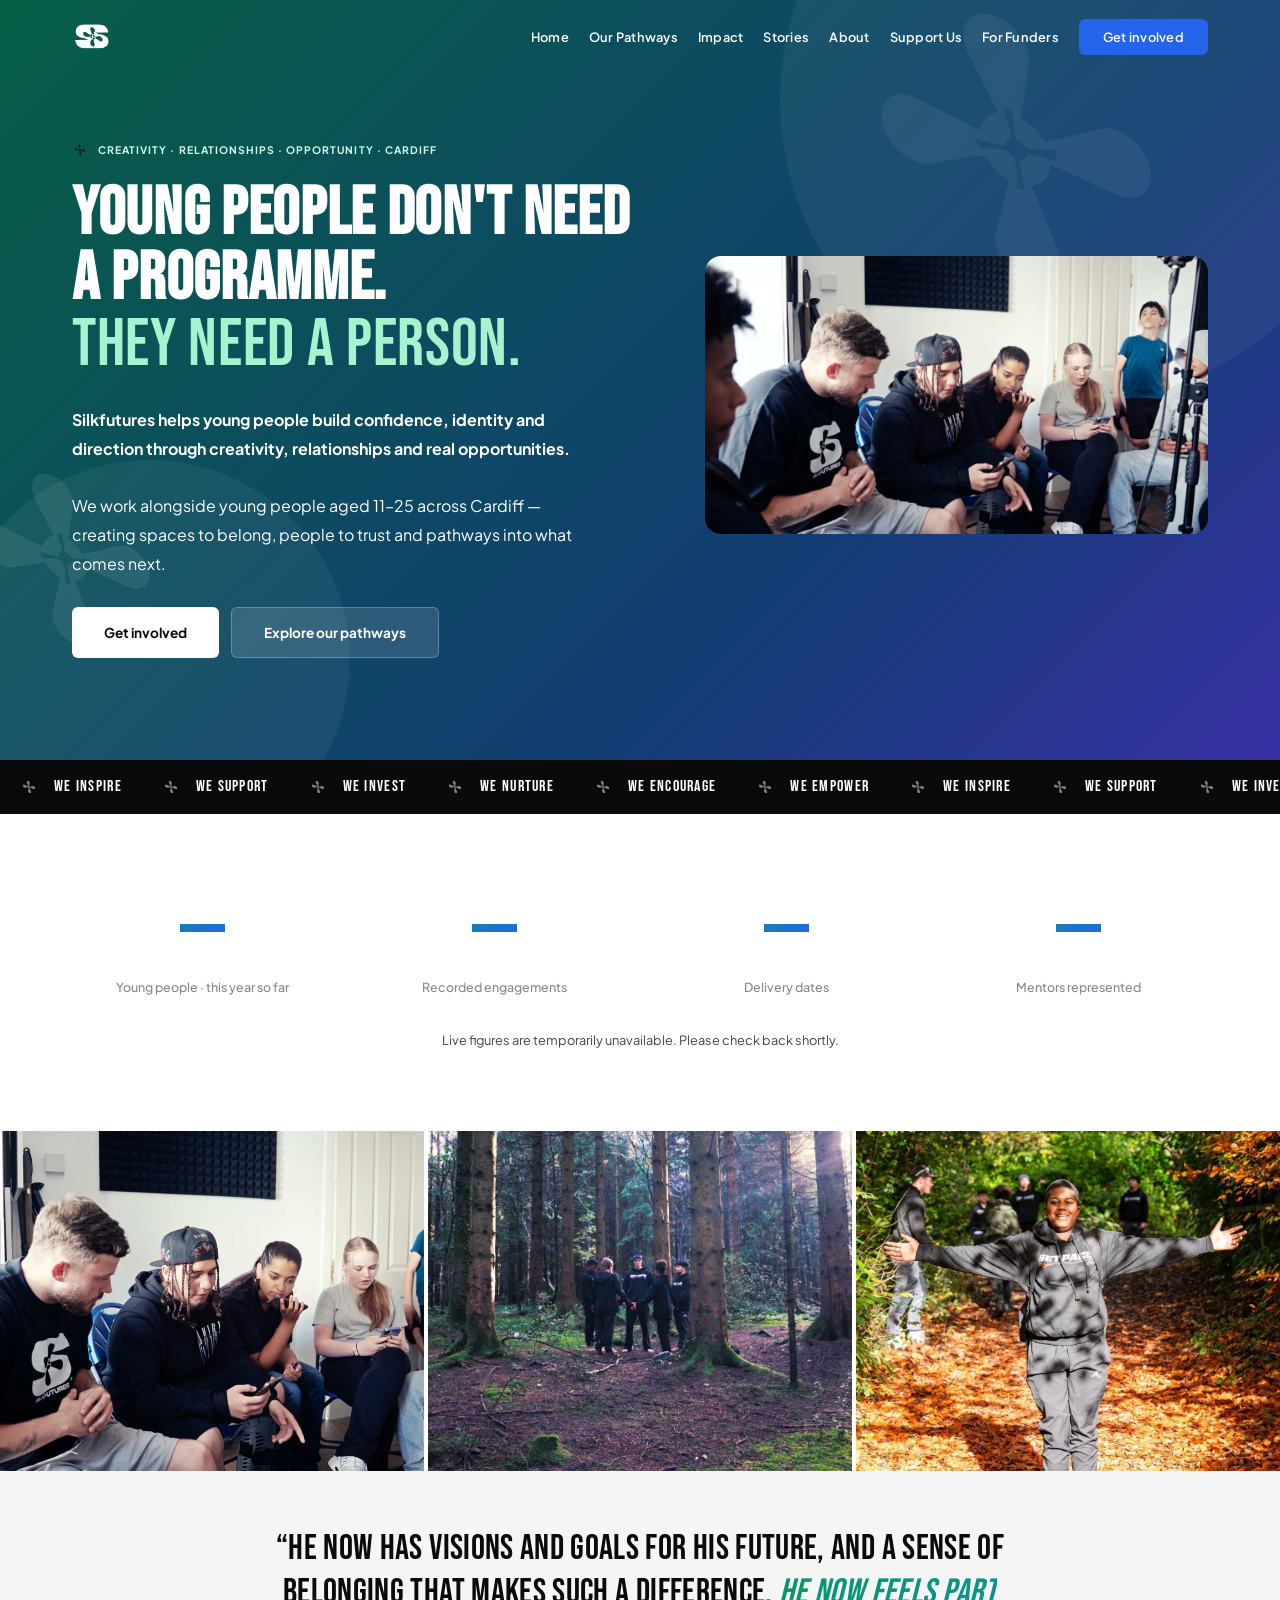
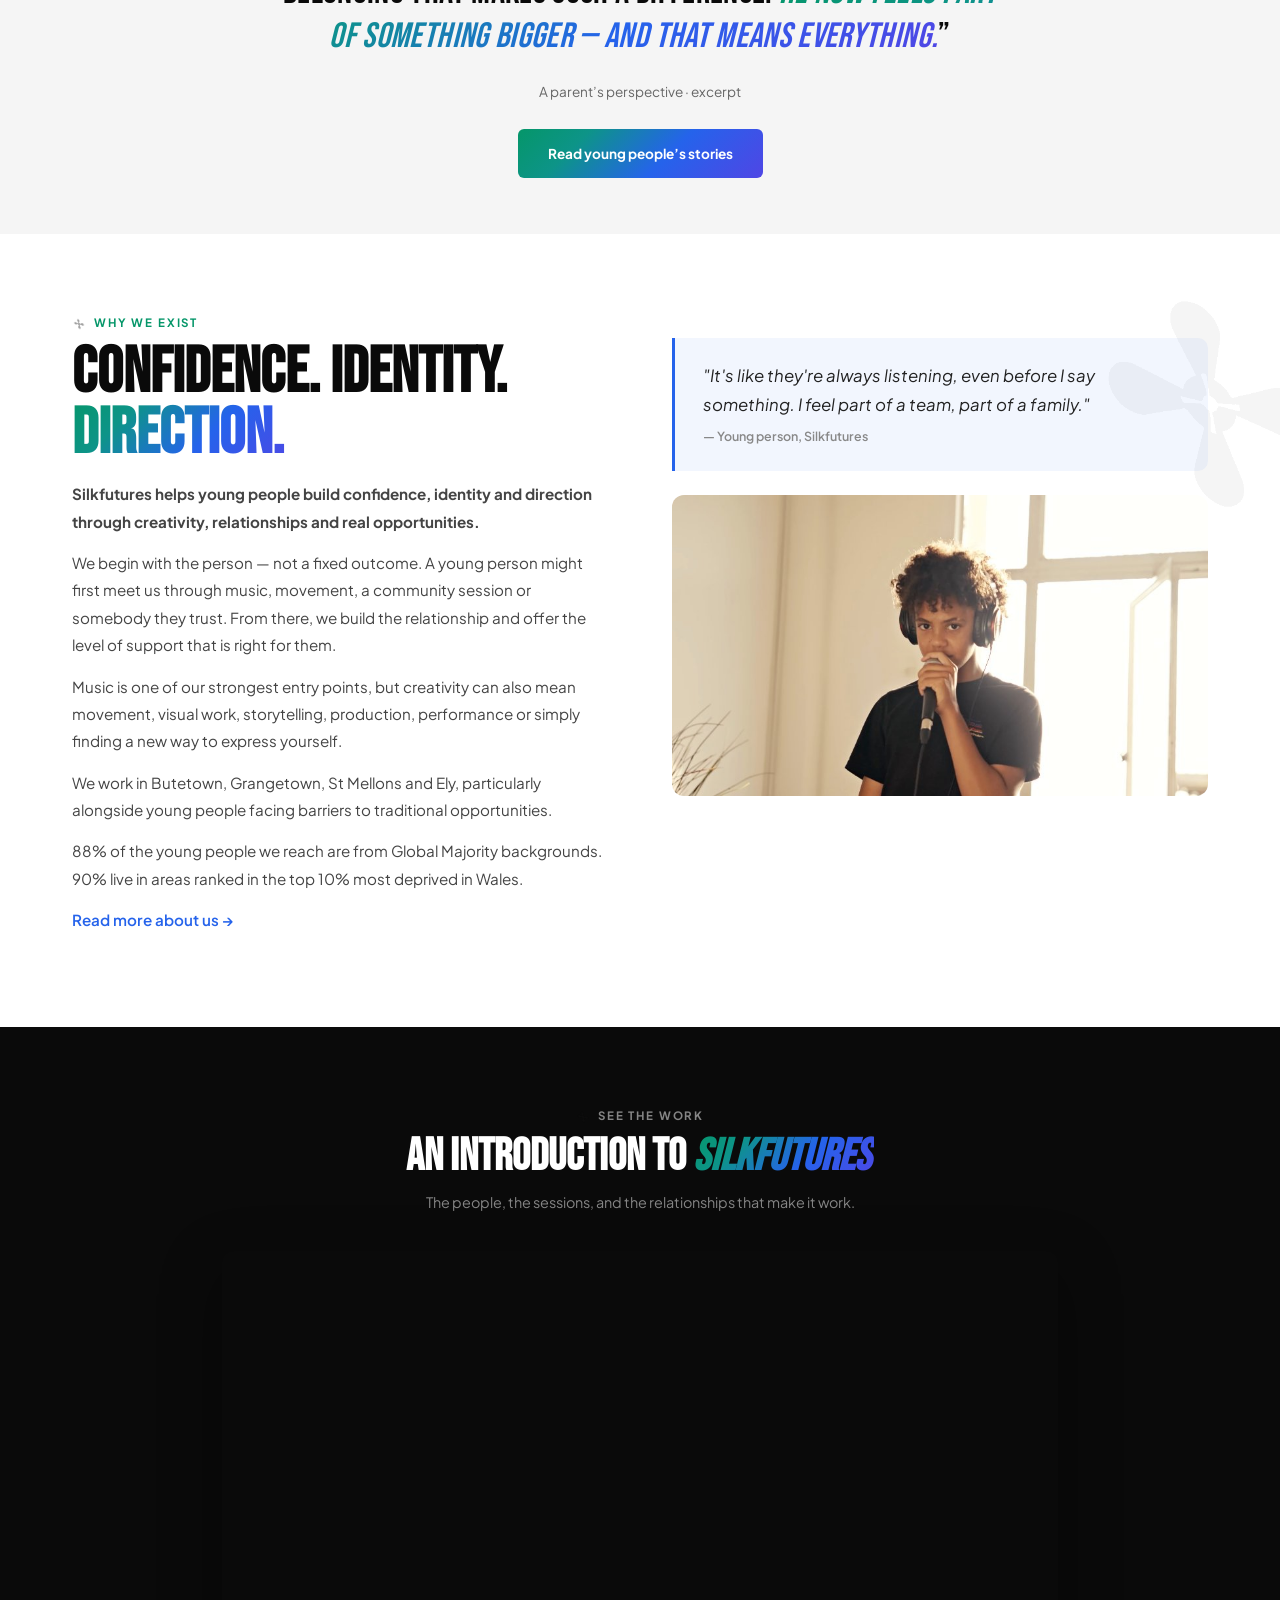
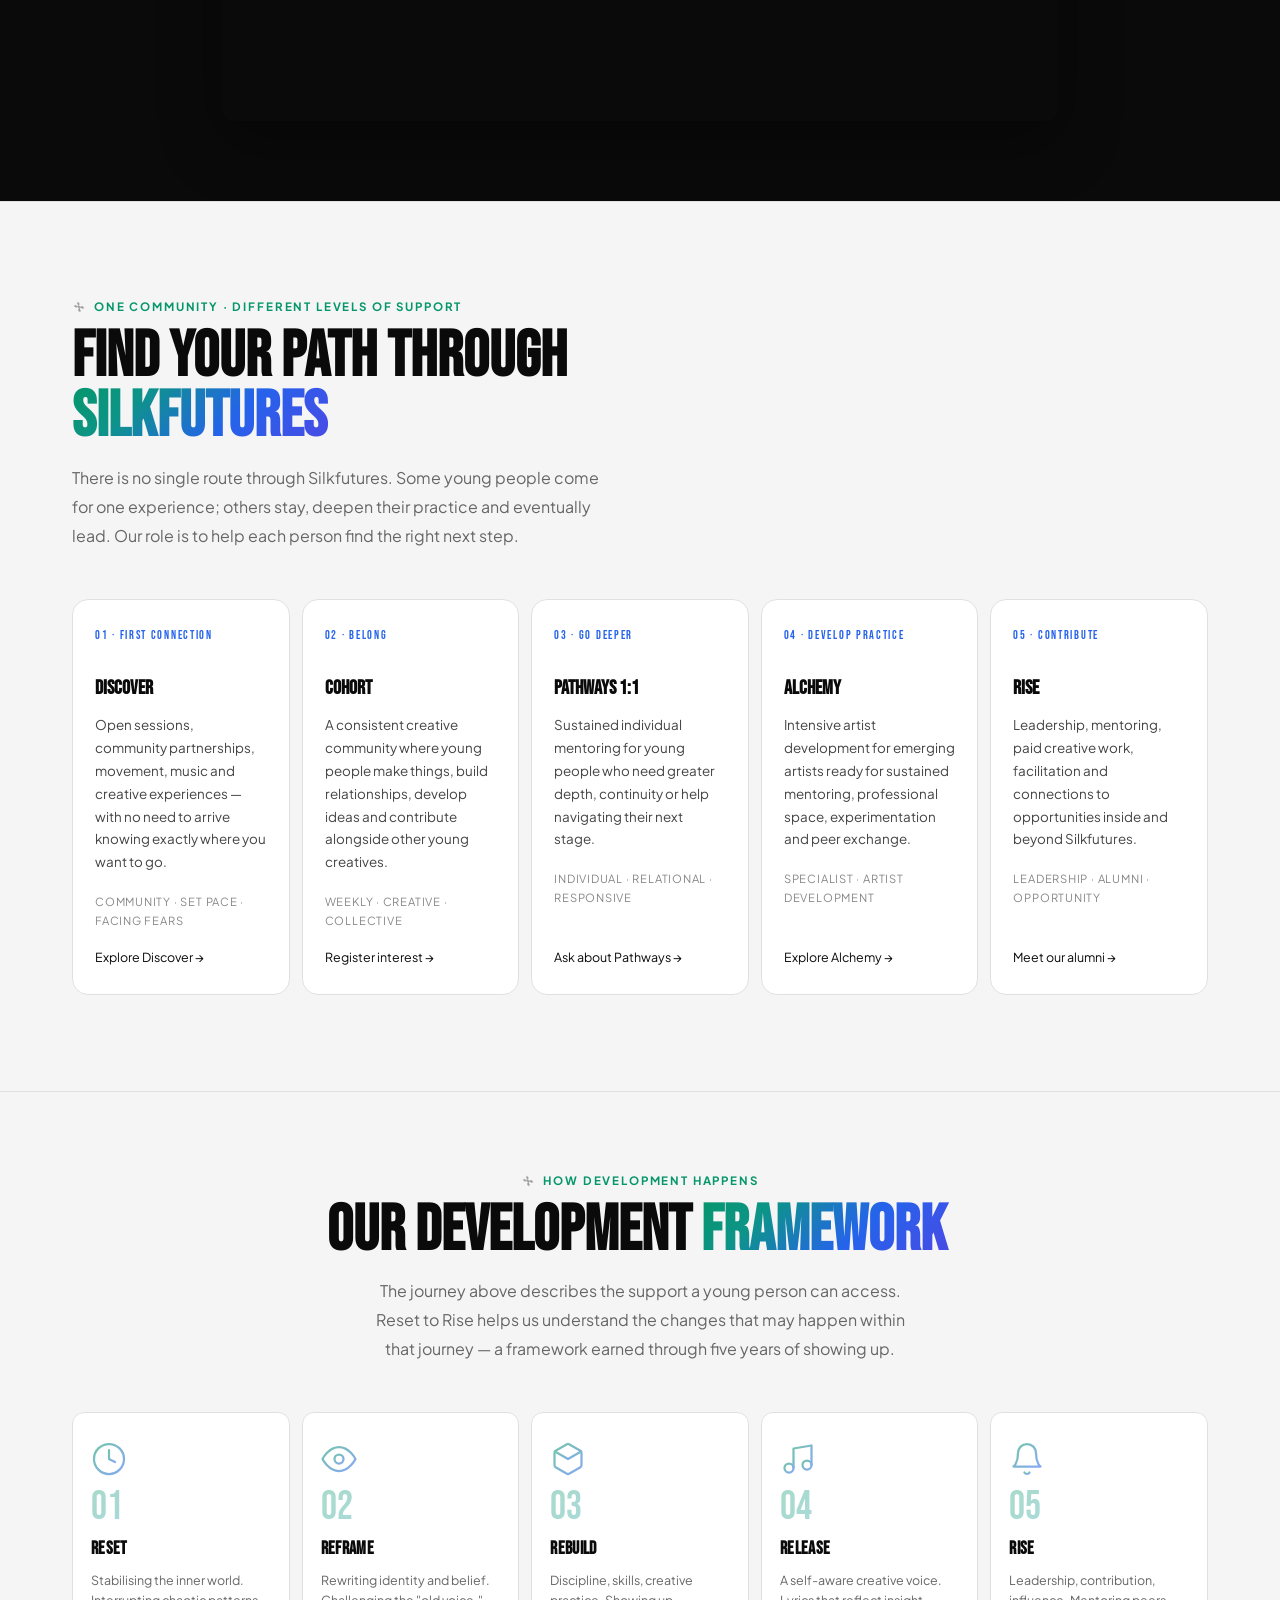
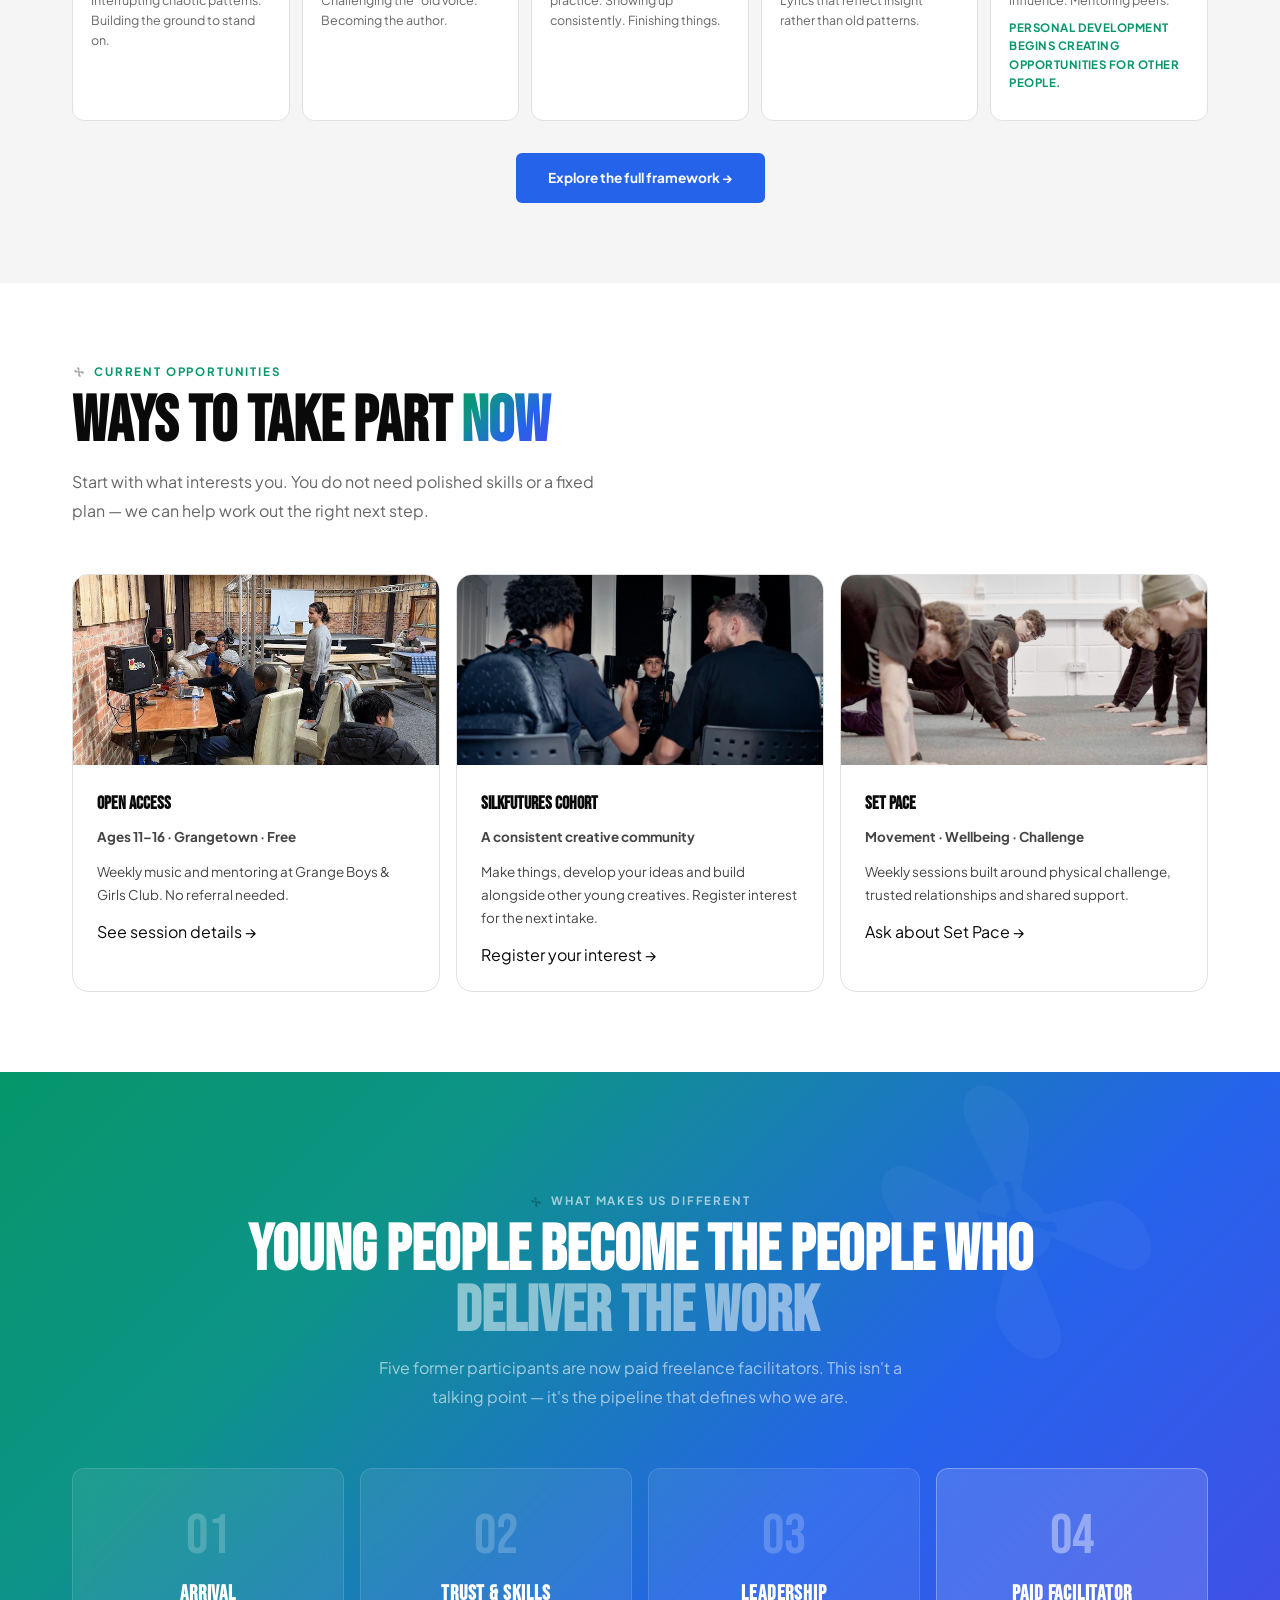
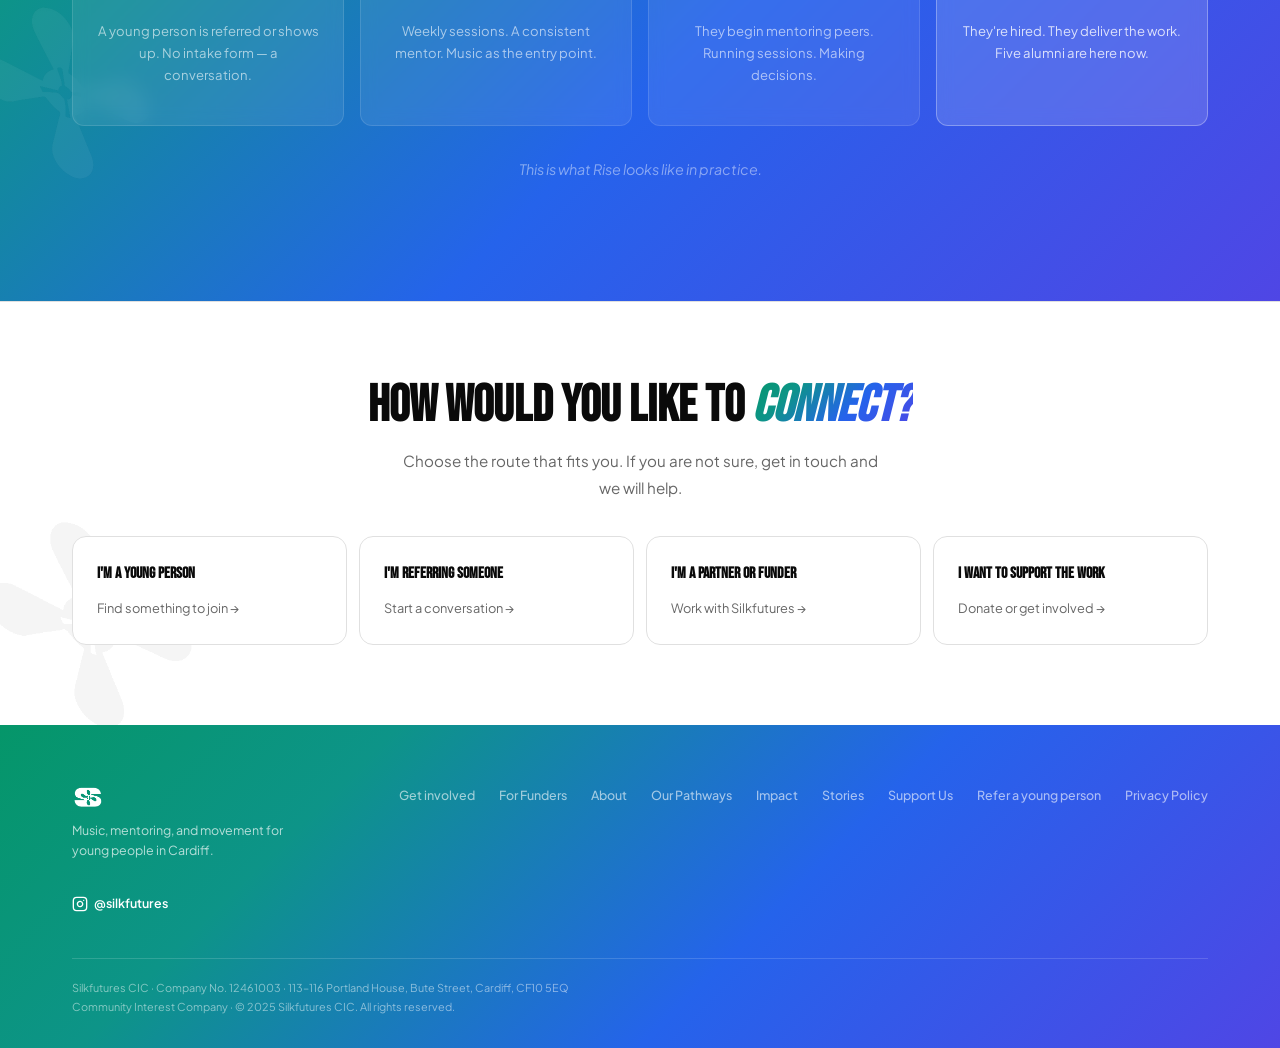
==== public/index.html @ e86332b5 "Fix mobile header and unify join and referral routes with Get involved" ====
<!DOCTYPE html>
<html lang="en">
<head>
<meta charset="UTF-8">
<meta name="viewport" content="width=device-width, initial-scale=1.0">
<title>Silkfutures CIC — Music, Mentoring & Movement</title>
<meta name="description" content="Silkfutures helps young people across Cardiff build confidence, identity and direction through creativity, relationships and real opportunities.">
<meta property="og:title" content="Silkfutures CIC — Music, Mentoring & Movement">
<meta property="og:description" content="Different ways into creativity. A consistent community. Individual support. Specialist artist development. Real routes into leadership and opportunity.">
<meta property="og:type" content="website">
<meta property="og:url" content="https://silkfutures.com">
<meta property="og:image" content="https://silkfutures.com/images/og-image.jpg">
<meta property="og:site_name" content="Silkfutures CIC">
<meta name="twitter:card" content="summary_large_image">
<meta name="twitter:title" content="Silkfutures CIC — Music, Mentoring & Movement">
<meta name="twitter:description" content="Silkfutures helps young people build confidence, identity and direction through creativity, relationships and real opportunities.">
<meta name="twitter:image" content="https://silkfutures.com/images/og-image.jpg">
<link rel="icon" type="image/png" href="images/favicon.png">
<link rel="preconnect" href="https://fonts.googleapis.com">
<link rel="preconnect" href="https://fonts.gstatic.com" crossorigin>
<link href="https://fonts.googleapis.com/css2?family=Bebas+Neue&family=Plus+Jakarta+Sans:ital,wght@0,300;0,400;0,500;0,600;0,700;1,300;1,400&display=swap" rel="stylesheet">
<style>
*,*::before,*::after{margin:0;padding:0;box-sizing:border-box}
:root{
--white:#fff;--off:#fafafa;--g50:#f5f5f5;--g100:#eee;--g200:#e0e0e0;--g300:#bbb;--g400:#888;--g500:#666;--g600:#444;--g700:#222;--g800:#151515;--g900:#0a0a0a;
--blue:#2563eb;--blue-d:#1d4ed8;--blue-l:#dbeafe;--blue-dim:rgba(37,99,235,.06);
--green:#059669;--green-d:#047857;
--grad:linear-gradient(135deg,#059669 0%,#0d9488 25%,#2563eb 60%,#4f46e5 100%);
--fd:'Bebas Neue',Impact,sans-serif;--fb:'Plus Jakarta Sans',-apple-system,sans-serif;
--ease:cubic-bezier(.16,1,.3,1);--mw:1200px;--nh:72px;
--flower:url("[data-uri]");--flower-w:url("[data-uri]");
}
html{scroll-behavior:smooth}
body{font-family:var(--fb);background:var(--white);color:var(--g900);line-height:1.6;-webkit-font-smoothing:antialiased;overflow-x:hidden}
img{max-width:100%;height:auto;display:block}a{color:inherit;text-decoration:none}button{font-family:inherit;cursor:pointer;border:none;background:none}ul{list-style:none}
.wrap{max-width:var(--mw);margin:0 auto;padding:0 32px}
.fi{opacity:0;transform:translateY(28px);transition:opacity .7s var(--ease),transform .7s var(--ease)}.fi.v{opacity:1;transform:translateY(0)}
.fd1{transition-delay:.08s}.fd2{transition-delay:.16s}.fd3{transition-delay:.24s}.fd4{transition-delay:.32s}.fd5{transition-delay:.4s}
@keyframes ticker{0%{transform:translateX(0)}100%{transform:translateX(-50%)}}
@keyframes entrance{from{opacity:0;transform:translateY(20px)}to{opacity:1;transform:translateY(0)}}
@keyframes float{0%,100%{transform:translate(0,0) rotate(0deg)}50%{transform:translate(20px,-20px) rotate(15deg)}}
@keyframes float2{0%,100%{transform:translate(0,0) rotate(0deg)}50%{transform:translate(-15px,15px) rotate(-10deg)}}
@keyframes spin-slow{0%{transform:rotate(0deg)}100%{transform:rotate(360deg)}}

/* NAV */
nav{position:fixed;top:0;left:0;right:0;z-index:1000;height:var(--nh);transition:all .4s;overflow:visible}
.nav-default{background:transparent}
.nav-scrolled{background:rgba(255,255,255,.95);backdrop-filter:blur(20px);-webkit-backdrop-filter:blur(20px);border-bottom:1px solid var(--g200)}
.nav-inner{max-width:var(--mw);margin:0 auto;padding:0 32px;display:flex;align-items:center;justify-content:space-between;height:100%}
.nav-logo img{height:40px;width:auto}
.nav-logo .logo-light{display:none}.nav-default .nav-logo .logo-light{display:block}.nav-default .nav-logo .logo-dark{display:none}.nav-scrolled .nav-logo .logo-dark{display:block}.nav-scrolled .nav-logo .logo-light{display:none}
.nav-links{display:flex;gap:28px;align-items:center}
.nav-links a{font-size:.8rem;font-weight:600;color:var(--g400);transition:color .2s;letter-spacing:.02em}
.nav-links a:hover,.nav-links a.active{color:var(--g900)}
.nav-default .nav-links a{color:rgba(255,255,255,.6)}
.nav-default .nav-links a:hover,.nav-default .nav-links a.active{color:#fff}
.nav-cta{background:var(--blue);color:#fff!important;padding:10px 24px;border-radius:6px;font-size:.8rem;font-weight:700;transition:all .25s}
.nav-cta:hover{background:var(--blue-d);transform:translateY(-1px);box-shadow:0 4px 16px rgba(37,99,235,.25)}
.mob-toggle{display:none;flex-direction:column;gap:5px;padding:8px}
.mob-toggle span{display:block;width:22px;height:2px;background:var(--g800);border-radius:2px}
.nav-default .mob-toggle span{background:#fff}

.page{display:none}.page.active{display:block;animation:entrance .4s var(--ease) forwards}

/* HERO */
.hero{min-height:100vh;display:flex;align-items:center;position:relative;overflow:hidden;background:var(--grad)}
.hero-flower{position:absolute;width:300px;height:300px;background:var(--flower) center/contain no-repeat;opacity:.08;animation:spin-slow 40s linear infinite}
.hero-flower-w{position:absolute;width:300px;height:300px;background:var(--flower-w) center/contain no-repeat;opacity:.08;animation:spin-slow 40s linear infinite}
.hero-f1{top:-50px;right:5%;width:400px;height:400px;opacity:.06}.pipe-flower-w{position:absolute;width:300px;height:300px;background:var(--flower-w) center/contain no-repeat;opacity:.05;animation:spin-slow 40s linear infinite}.pipe-f1{top:-50px;right:5%;width:400px;height:400px;opacity:.04}.pipe-f2{bottom:10%;left:-60px;width:250px;height:250px;animation-direction:reverse;animation-duration:55s}
.hero-f2{bottom:10%;left:-60px;width:250px;height:250px;animation-direction:reverse;animation-duration:55s}
.hero-f3{top:40%;right:35%;width:150px;height:150px;opacity:.04;animation-duration:70s}
.hero-orb{position:absolute;border-radius:50%;background:rgba(255,255,255,.05)}
.hero-o1{width:600px;height:600px;top:-200px;right:-100px;animation:float 12s ease-in-out infinite}
.hero-o2{width:400px;height:400px;bottom:-100px;left:-50px;animation:float2 15s ease-in-out infinite}
.hero-content{position:relative;z-index:2;padding:120px 0 100px;color:#fff}
.hero-label{font-size:.75rem;font-weight:700;letter-spacing:.18em;text-transform:uppercase;color:rgba(255,255,255,.7);margin-bottom:24px;display:flex;align-items:center;gap:10px;opacity:0;animation:entrance .6s var(--ease) .15s forwards}
.hero-label .fl{width:16px;height:16px;display:inline-block;background:var(--flower) center/contain no-repeat;opacity:.7}
.hero h1{font-family:var(--fd);font-size:clamp(3.5rem,10vw,9rem);line-height:.88;letter-spacing:.01em;margin-bottom:28px;opacity:0;animation:entrance .6s var(--ease) .3s forwards}
.hero h1 em{font-style:normal;color:rgba(255,255,255,.45)}
.hero h1 strong{font-weight:400;display:block}
.hero-body{font-size:1.1rem;color:rgba(255,255,255,.75);line-height:1.8;max-width:520px;margin-bottom:40px;opacity:0;animation:entrance .6s var(--ease) .45s forwards}
.hero-ctas{display:flex;gap:12px;flex-wrap:wrap;opacity:0;animation:entrance .6s var(--ease) .6s forwards}
.btn{padding:14px 32px;border-radius:6px;font-size:.85rem;font-weight:700;transition:all .25s;display:inline-flex;align-items:center;gap:8px}
.btn-white{background:#fff;color:var(--g900)}.btn-white:hover{background:rgba(255,255,255,.9);transform:translateY(-2px);box-shadow:0 8px 28px rgba(0,0,0,.15)}
.btn-glass{background:rgba(255,255,255,.12);color:#fff;border:1px solid rgba(255,255,255,.25);backdrop-filter:blur(8px)}.btn-glass:hover{background:rgba(255,255,255,.2);transform:translateY(-2px)}
.btn-blue{background:var(--blue);color:#fff}.btn-blue:hover{background:var(--blue-d);transform:translateY(-2px);box-shadow:0 8px 28px rgba(37,99,235,.25)}
.btn-outline{border:2px solid var(--g200);color:var(--g700)}.btn-outline:hover{border-color:var(--g900);color:var(--g900);transform:translateY(-2px)}

/* TICKER */
.ticker{padding:14px 0;overflow:hidden;background:var(--g900);color:#fff}
.ticker-track{display:flex;width:max-content;animation:ticker 22s linear infinite}
.ticker-item{font-family:var(--fd);font-size:1rem;letter-spacing:.08em;white-space:nowrap;padding:0 20px;display:flex;align-items:center;gap:16px}
.ticker-flower{width:18px;height:18px;display:inline-block;background:var(--flower-w) center/contain no-repeat;opacity:.5}

/* STATS */
.stat-band{padding:80px 0}
.stat-row{display:grid;grid-template-columns:repeat(4,1fr);gap:32px;text-align:center}
.stat-num{font-family:var(--fd);font-size:clamp(4rem,7vw,6.5rem);line-height:.88;background:var(--grad);-webkit-background-clip:text;-webkit-text-fill-color:transparent;background-clip:text}
.stat-label{font-size:.78rem;color:var(--g400);margin-top:6px;font-weight:500}

/* PHOTO STRIP */
.photo-strip{display:grid;grid-template-columns:1fr 1fr 1fr;gap:4px}
.photo-strip img{width:100%;height:340px;object-fit:cover}

/* SECTIONS */
.section{padding:80px 0;position:relative}
.section-gray{background:var(--g50)}
.section-label{font-size:.72rem;font-weight:700;letter-spacing:.16em;text-transform:uppercase;color:var(--green);margin-bottom:10px;display:flex;align-items:center;gap:8px}
.section-label .fl{width:14px;height:14px;display:inline-block;background:var(--flower) center/contain no-repeat;opacity:.4}
.section-heading{font-family:var(--fd);font-size:clamp(2.2rem,5vw,4rem);line-height:.95;color:var(--g900);margin-bottom:16px}
.section-heading em{font-style:normal;background:var(--grad);-webkit-background-clip:text;-webkit-text-fill-color:transparent;background-clip:text;padding-right:.08em}
.section-sub{font-size:1rem;color:var(--g500);max-width:540px;line-height:1.8;margin-bottom:48px}
.two-col{display:grid;grid-template-columns:1fr 1fr;gap:64px;align-items:start}
.content p{font-size:.95rem;color:var(--g600);line-height:1.8;margin-bottom:14px}
.content a.link{color:var(--blue);font-weight:600}.content a.link:hover{text-decoration:underline}

/* Watermark flower on sections */
.section-watermark{position:absolute;width:300px;height:300px;background:var(--flower) center/contain no-repeat;opacity:.04;pointer-events:none}

.quote-block{padding:24px 28px;background:var(--blue-dim);border-left:3px solid var(--blue);border-radius:0 10px 10px 0;margin:24px 0}
.quote-block p{font-size:1.05rem;font-style:italic;color:var(--g700);line-height:1.7}
.quote-block cite{display:block;margin-top:8px;font-size:.78rem;font-style:normal;color:var(--g400);font-weight:600}

/* PIPELINE */
.pipeline{padding:120px 0;background:var(--grad);color:#fff;position:relative;overflow:hidden}
.pipeline .hero-flower{opacity:.05}
.pipeline .section-label{color:rgba(255,255,255,.6)}.pipeline .section-heading{color:#fff}
.pipeline .section-heading em{background:none;-webkit-text-fill-color:rgba(255,255,255,.5)}
.pipeline .section-sub{color:rgba(255,255,255,.6)}
.pipe-grid{display:grid;grid-template-columns:repeat(4,1fr);gap:16px}
.pipe-card{background:rgba(255,255,255,.08);border:1px solid rgba(255,255,255,.12);border-radius:12px;padding:40px 24px;text-align:center;transition:all .35s var(--ease);backdrop-filter:blur(8px)}
.pipe-card:hover{background:rgba(255,255,255,.15);transform:translateY(-6px);box-shadow:0 20px 60px rgba(0,0,0,.15)}
.pipe-card:last-child{border-color:rgba(255,255,255,.3);background:rgba(255,255,255,.14)}
.pipe-num{font-family:var(--fd);font-size:3.5rem;color:rgba(255,255,255,.2);line-height:1;margin-bottom:12px}
.pipe-card:last-child .pipe-num{color:rgba(255,255,255,.4)}
.pipe-card h3{font-family:var(--fd);font-size:1.3rem;letter-spacing:.04em;margin-bottom:10px}
.pipe-card p{font-size:.82rem;color:rgba(255,255,255,.6);line-height:1.65}
.pipe-card:last-child p{color:rgba(255,255,255,.8)}
.pipe-footer{text-align:center;margin-top:32px;font-style:italic;font-size:.9rem;color:rgba(255,255,255,.45)}

/* PATHWAYS */
.pw-grid{display:grid;grid-template-columns:repeat(5,1fr);gap:12px;margin-top:40px}
.pw-card{padding:28px 18px;background:var(--white);border:1px solid var(--g200);border-radius:12px;transition:all .3s var(--ease)}
.pw-card:hover{border-color:var(--blue);transform:translateY(-4px);box-shadow:0 12px 36px rgba(37,99,235,.08)}
.pw-icon{width:36px;height:36px;margin-bottom:10px;opacity:.55}
.pw-icon svg{width:100%;height:100%}
.pw-num{font-family:var(--fd);font-size:2.5rem;background:var(--grad);-webkit-background-clip:text;-webkit-text-fill-color:transparent;background-clip:text;opacity:.35;line-height:1;margin-bottom:8px}
.pw-card h3{font-family:var(--fd);font-size:1.1rem;letter-spacing:.02em;margin-bottom:8px}
.pw-card p{font-size:.78rem;color:var(--g500);line-height:1.6}
.pw-card .rise{font-size:.72rem;color:var(--green);margin-top:8px;font-weight:700;letter-spacing:.04em;text-transform:uppercase}
.pw-full-icon{width:40px;height:40px;margin-bottom:8px;opacity:.6}
.pw-full-icon svg{width:100%;height:100%}

/* IMPACT */
.impact-band{padding:56px 0;background:var(--grad);color:#fff;position:relative;overflow:hidden}
.imp-grid{display:grid;grid-template-columns:repeat(3,1fr);gap:16px;margin-top:28px}
.imp-card{background:rgba(255,255,255,.1);border-radius:10px;padding:24px 20px;text-align:center;backdrop-filter:blur(8px)}
.imp-card .num{font-family:var(--fd);font-size:2.4rem;line-height:1;margin-bottom:4px}
.imp-card .lbl{font-size:.72rem;opacity:.75}
.ev-grid{display:grid;grid-template-columns:1fr 1fr;gap:12px;margin:24px 0 40px}
.ev-item{padding:16px 20px;background:var(--g50);border:1px solid var(--g200);border-radius:10px;font-size:.85rem;color:var(--g600);line-height:1.6}
.ev-item strong{color:var(--green);font-weight:700;font-family:var(--fd);font-size:1.1rem}
.honest-box{padding:28px 32px;background:var(--blue-dim);border-left:3px solid var(--blue);border-radius:0 10px 10px 0;margin:40px 0;max-width:680px}
.honest-box h3{font-family:var(--fd);font-size:1.1rem;color:var(--blue);margin-bottom:8px}
.honest-box p{font-size:.85rem;color:var(--g600);line-height:1.7}
.funder-strip{display:flex;align-items:center;gap:40px;flex-wrap:wrap;margin:28px 0 40px;padding:28px 0;border-top:1px solid var(--g200);border-bottom:1px solid var(--g200)}
.funder-strip img{height:48px;width:auto;opacity:.7;filter:grayscale(30%);transition:all .3s}
.funder-strip img:hover{opacity:1;filter:grayscale(0)}

/* STORIES */
.story-block{padding:0 0 36px;margin-bottom:36px;border-bottom:1px solid var(--g200);max-width:680px}
.story-block:last-of-type{border-bottom:none}
.story-name{font-family:var(--fd);font-size:2rem;margin-bottom:2px}
.story-detail{font-size:.72rem;color:var(--green);margin-bottom:16px;font-weight:700;letter-spacing:.08em;text-transform:uppercase}
.story-block p{font-size:.92rem;color:var(--g600);line-height:1.8;margin-bottom:12px}
.story-block blockquote{padding:20px 24px;background:var(--blue-dim);border-left:3px solid var(--blue);border-radius:0 10px 10px 0;margin:20px 0;font-size:1rem;font-style:italic;color:var(--g800);line-height:1.7}
.yp-band{padding:72px 0;background:var(--g50);border-top:1px solid var(--g200);border-bottom:1px solid var(--g200)}
.quotes-row{display:grid;grid-template-columns:1fr 1fr 1fr;gap:16px}
.q-card{padding:28px 24px;background:var(--white);border:1px solid var(--g200);border-radius:12px}
.q-card p{font-size:.9rem;font-style:italic;color:var(--g600);line-height:1.7}

/* SUPPORT */
.support-grid{display:grid;grid-template-columns:1fr 1fr;gap:16px;margin:40px 0}
.s-card{padding:32px;background:var(--g50);border:1px solid var(--g200);border-radius:12px;transition:all .3s var(--ease)}
.s-card:hover{border-color:var(--blue);transform:translateY(-3px);box-shadow:0 12px 36px rgba(37,99,235,.08)}
.s-card h3{font-family:var(--fd);font-size:1.3rem;margin-bottom:8px}
.s-card p{font-size:.85rem;color:var(--g500);line-height:1.7;margin-bottom:12px}
.s-card a.link{color:var(--blue);font-weight:700;font-size:.82rem}
.team-grid{display:grid;grid-template-columns:repeat(3,1fr);gap:12px;margin-top:24px}
.t-card{padding:24px;background:var(--g50);border:1px solid var(--g200);border-radius:12px}
.t-card h4{font-family:var(--fd);font-size:1.1rem;margin-bottom:2px}
.t-card .role{font-size:.68rem;font-weight:700;letter-spacing:.1em;text-transform:uppercase;color:var(--green);margin-bottom:6px}
.t-card p{font-size:.78rem;color:var(--g500);line-height:1.6}
.board-note{padding:24px 28px;background:var(--blue-dim);border:1px solid var(--blue-l);border-radius:12px;margin-top:24px;font-size:.88rem;color:var(--g600);line-height:1.7}
.board-note strong{color:var(--blue);font-weight:700}
.refer-section{padding:0 0 48px}
.refer-section h2{font-family:var(--fd);font-size:1.5rem;margin-bottom:12px}
.refer-section p{font-size:.9rem;color:var(--g600);line-height:1.8;max-width:640px;margin-bottom:12px}
.refer-list{margin:16px 0 20px}
.refer-list li{font-size:.85rem;color:var(--g600);line-height:1.7;padding:6px 0 6px 24px;position:relative}
.refer-list li::before{content:'';position:absolute;left:0;top:12px;width:14px;height:14px;background:var(--flower) center/contain no-repeat;opacity:.5}
.refer-box{padding:24px 28px;background:var(--g50);border:1px solid var(--g200);border-radius:12px;margin:20px 0;max-width:420px}
.refer-box h3{font-family:var(--fd);font-size:1rem;margin-bottom:4px}
.refer-box p{font-size:.85rem;color:var(--g500);line-height:1.6;margin-bottom:2px}
.refer-box a{color:var(--blue);font-weight:700}
.prog-block{padding:0 0 40px;margin-bottom:40px;border-bottom:1px solid var(--g200)}
.prog-block:last-of-type{border-bottom:none}
.prog-block h2{font-family:var(--fd);font-size:1.8rem;margin-bottom:14px}
.prog-block p{font-size:.92rem;color:var(--g600);line-height:1.8;margin-bottom:12px;max-width:680px}
.prog-block .detail{font-style:italic;color:var(--g500);padding-left:20px;border-left:2px solid var(--green);margin:20px 0}
.prog-img{width:100%;max-width:680px;height:320px;object-fit:cover;border-radius:12px;margin:20px 0}
.pace-grid{display:grid;grid-template-columns:repeat(4,1fr);gap:12px;margin:28px 0 40px}
.pace-card{padding:24px 18px;background:var(--blue-dim);border:1px solid rgba(37,99,235,.1);border-radius:12px}
.pace-card h4{font-family:var(--fd);font-size:1.1rem;margin-bottom:6px;color:var(--blue)}
.pace-card p{font-size:.78rem;color:var(--g600);line-height:1.6}
.session-flow{display:grid;grid-template-columns:repeat(4,1fr);gap:12px;margin:28px 0}
.flow-step{padding:20px 16px;background:var(--g50);border:1px solid var(--g200);border-radius:12px;position:relative}
.flow-step .step-n{font-family:var(--fd);font-size:1.8rem;background:var(--grad);-webkit-background-clip:text;-webkit-text-fill-color:transparent;background-clip:text;opacity:.4;margin-bottom:4px}
.flow-step h4{font-family:var(--fd);font-size:.9rem;margin-bottom:6px}
.flow-step p{font-size:.75rem;color:var(--g500);line-height:1.55}
.stat-mini-grid{display:grid;grid-template-columns:repeat(3,1fr);gap:10px;margin:20px 0}
.stat-mini{padding:16px;background:var(--g50);border:1px solid var(--g200);border-radius:10px;text-align:center}
.stat-mini strong{font-family:var(--fd);font-size:1.4rem;display:block;color:var(--green);margin-bottom:2px}
.stat-mini span{font-size:.72rem;color:var(--g500)}
.pw-expanded{margin-top:40px}
.pw-full{padding:32px;background:var(--white);border:1px solid var(--g200);border-radius:12px;margin-bottom:16px;display:grid;grid-template-columns:auto 1fr;gap:24px;align-items:start;transition:all .3s var(--ease)}
.pw-full:hover{border-color:var(--blue);box-shadow:0 8px 28px rgba(37,99,235,.06)}
.pw-full-num{font-family:var(--fd);font-size:3rem;background:var(--grad);-webkit-background-clip:text;-webkit-text-fill-color:transparent;background-clip:text;opacity:.4;line-height:1;min-width:60px}
.pw-full h3{font-family:var(--fd);font-size:1.3rem;margin-bottom:4px}
.pw-full .pw-subtitle{font-size:.78rem;color:var(--green);font-weight:700;letter-spacing:.06em;text-transform:uppercase;margin-bottom:10px}
.pw-full p{font-size:.88rem;color:var(--g600);line-height:1.75;margin-bottom:8px}
.pw-full .pw-indicator{font-size:.82rem;color:var(--g500);font-style:italic;padding:12px 16px;background:var(--g50);border-radius:8px;margin:10px 0}
.pw-full .pw-themes{font-size:.78rem;color:var(--g400);margin-top:8px}
.partners-strip{display:flex;gap:24px;flex-wrap:wrap;margin:20px 0;padding:20px 0;border-top:1px solid var(--g200)}
.partners-strip span{font-size:.82rem;color:var(--g500);padding:8px 16px;background:var(--g50);border:1px solid var(--g200);border-radius:100px}
.methodology-block{padding:32px;background:var(--grad);color:#fff;border-radius:16px;margin:40px 0}
.methodology-block h3{font-family:var(--fd);font-size:1.4rem;margin-bottom:12px}
.methodology-block p{font-size:.92rem;line-height:1.8;opacity:.85}
.cta-band{padding:80px 0;text-align:center;border-top:1px solid var(--g200);position:relative;overflow:hidden}
.cta-band h2{font-family:var(--fd);font-size:clamp(2rem,4vw,3.5rem);line-height:.95;margin-bottom:16px}
.cta-band h2 em{background:var(--grad);-webkit-background-clip:text;-webkit-text-fill-color:transparent;background-clip:text}
.cta-band p{font-size:.95rem;color:var(--g500);max-width:480px;margin:0 auto 28px;line-height:1.8}
.grad-divider{height:4px;background:var(--grad);width:100%}
footer{padding:56px 0 32px;border-top:none;margin-top:0;background:var(--grad);color:#fff}
.footer-top{display:flex;justify-content:space-between;flex-wrap:wrap;gap:32px;margin-bottom:40px}
.footer-logo img{height:32px;width:auto;margin-bottom:8px}
.footer-tagline{font-size:.78rem;color:rgba(255,255,255,.7);max-width:240px;line-height:1.6}
.footer-links{display:flex;gap:24px;flex-wrap:wrap}
.footer-links a{font-size:.78rem;color:rgba(255,255,255,.6);transition:color .2s;font-weight:500}
.footer-links a:hover{color:#fff}
.footer-social a{display:inline-flex;align-items:center;gap:6px;font-size:.78rem;font-weight:600;color:#fff}
.footer-bottom{padding-top:20px;border-top:1px solid rgba(255,255,255,.15)}
.footer-bottom p{font-size:.68rem;color:rgba(255,255,255,.5);line-height:1.7}


/* DONATE TOGGLE */
.donate-toggle{display:flex;justify-content:center;margin-bottom:40px}
.donate-toggle-inner{display:flex;background:var(--g100);border-radius:8px;padding:4px;gap:4px}
.donate-toggle-btn{padding:10px 28px;border-radius:6px;font-size:.85rem;font-weight:700;color:var(--g400);background:transparent;transition:all .2s;cursor:pointer;border:none;font-family:var(--fb)}
.donate-toggle-btn.active{background:var(--white);color:var(--g900);box-shadow:0 2px 8px rgba(0,0,0,.08)}

/* DONATE PAGE */
.donate-hero{padding:60px 0;padding-top:calc(var(--nh) + 60px);background:var(--grad);color:#fff;position:relative;overflow:hidden;text-align:center}
.donate-hero h2{font-family:var(--fd);font-size:clamp(1.8rem,4vw,3rem);margin-bottom:8px}
.donate-hero p{font-size:1rem;opacity:.8;max-width:500px;margin:0 auto}
.donate-intro{font-size:1.05rem;color:var(--g600);line-height:1.8;max-width:600px;margin-bottom:48px}
.tier-grid{display:grid;grid-template-columns:repeat(3,1fr);gap:20px;margin-bottom:48px}
.tier-card{padding:36px 28px;background:var(--g50);border:2px solid var(--g200);border-radius:16px;text-align:center;transition:all .3s var(--ease);cursor:pointer;position:relative}
.tier-card:hover{border-color:var(--blue);transform:translateY(-4px);box-shadow:0 12px 36px rgba(37,99,235,.1)}
.tier-card.featured{border-color:var(--blue);background:var(--blue-dim)}
.tier-badge{position:absolute;top:-12px;left:50%;transform:translateX(-50%);background:var(--grad);color:#fff;font-size:.65rem;font-weight:700;letter-spacing:.1em;text-transform:uppercase;padding:4px 16px;border-radius:100px;white-space:nowrap}
.tier-amount{font-family:var(--fd);font-size:3.5rem;line-height:1;margin-bottom:4px;background:var(--grad);-webkit-background-clip:text;-webkit-text-fill-color:transparent;background-clip:text}
.tier-freq{font-size:.82rem;color:var(--g400);margin-bottom:16px;font-weight:500}
.tier-card p{font-size:.88rem;color:var(--g500);line-height:1.6}
.tier-card .btn{margin-top:20px;width:100%}
.donate-alt{margin-top:40px;padding:32px;background:var(--g50);border:1px solid var(--g200);border-radius:16px;display:grid;grid-template-columns:1fr 1fr;gap:32px}
.donate-alt h3{font-family:var(--fd);font-size:1.3rem;margin-bottom:8px}
.donate-alt p{font-size:.85rem;color:var(--g500);line-height:1.7;margin-bottom:12px}
.donate-custom{text-align:center;margin:32px 0}
.donate-custom p{font-size:.9rem;color:var(--g500);margin-bottom:12px}
.donate-promise{text-align:center;margin-top:48px;padding-top:32px;border-top:1px solid var(--g200)}
.donate-promise p{font-size:.95rem;color:var(--g600);line-height:1.8;max-width:520px;margin:0 auto}
.donate-promise .fl-big{width:32px;height:32px;display:block;margin:0 auto 12px;background:var(--flower) center/contain no-repeat;opacity:.3}

/* REFERRAL FORM */
.form-grid{display:grid;grid-template-columns:1fr 1fr;gap:16px;margin-bottom:24px}
.form-group{display:flex;flex-direction:column;gap:4px}
.form-group.full{grid-column:1/-1}
.form-group label{font-size:.78rem;font-weight:600;color:var(--g600);letter-spacing:.02em}
.form-group input,.form-group select,.form-group textarea{padding:12px 16px;border:1.5px solid var(--g200);border-radius:8px;font-family:var(--fb);font-size:.9rem;color:var(--g900);background:var(--white);transition:border-color .2s}
.form-group input:focus,.form-group select:focus,.form-group textarea:focus{outline:none;border-color:var(--blue)}
.form-group textarea{resize:vertical;min-height:100px}
.form-section-title{font-family:var(--fd);font-size:1.1rem;color:var(--g900);margin:28px 0 12px;padding-top:20px;border-top:1px solid var(--g200)}
.form-section-title:first-of-type{border-top:none;margin-top:0;padding-top:0}
.form-check{display:flex;align-items:flex-start;gap:10px;margin:20px 0}
.form-check input[type=checkbox]{margin-top:3px;width:18px;height:18px;accent-color:var(--blue)}
.form-check label{font-size:.85rem;color:var(--g600);line-height:1.5}
.form-note{font-size:.78rem;color:var(--g400);margin-top:8px;line-height:1.5}
.form-success{display:none;text-align:center;padding:48px 0}
.form-success h3{font-family:var(--fd);font-size:1.8rem;color:var(--green);margin-bottom:8px}
.form-success p{font-size:.95rem;color:var(--g500)}


/* STORIES REDESIGN */
.story-hero{padding:60px 0;padding-top:calc(var(--nh) + 60px);background:var(--grad);color:#fff;text-align:center;position:relative;overflow:hidden}
.story-hero h1{font-family:var(--fd);font-size:clamp(2.5rem,6vw,5rem);line-height:.95;margin-bottom:12px}
.story-hero p{font-size:1rem;opacity:.8;max-width:500px;margin:0 auto}
.story-featured{padding:80px 0;background:var(--g50);border-bottom:1px solid var(--g200)}
.story-featured-grid{display:grid;grid-template-columns:1fr 1fr;gap:48px;align-items:start}
.story-featured-label{display:inline-flex;align-items:center;gap:8px;font-size:.72rem;font-weight:700;letter-spacing:.14em;text-transform:uppercase;color:var(--green);margin-bottom:16px;padding:6px 14px;background:rgba(5,150,105,.08);border-radius:100px}
.story-card-alt{padding:40px;background:var(--white);border:1px solid var(--g200);border-radius:16px;margin-bottom:24px}
.story-card-alt .story-detail{font-size:.72rem;color:var(--blue);font-weight:700;letter-spacing:.06em;text-transform:uppercase;margin-bottom:12px}
.story-card-alt p{font-size:.92rem;color:var(--g600);line-height:1.8;margin-bottom:12px}
.story-card-alt blockquote{padding:16px 20px;background:var(--blue-dim);border-left:3px solid var(--blue);border-radius:0 8px 8px 0;margin:16px 0;font-size:.95rem;font-style:italic;color:var(--g800);line-height:1.65}
.quote-icon{font-size:2rem;line-height:1;margin-bottom:8px;opacity:.15}
.parent-section{padding:80px 0;background:var(--green);background:linear-gradient(135deg,#047857 0%,#059669 100%);color:#fff}
.parent-section .section-label{color:rgba(255,255,255,.6)}
.parent-section .section-heading{color:#fff}
.parent-section .section-heading em{background:none;-webkit-text-fill-color:rgba(255,255,255,.7)}
.parent-section .section-sub{color:rgba(255,255,255,.7)}
.parent-card{padding:24px;background:rgba(255,255,255,.1);border-radius:12px;backdrop-filter:blur(8px);border:1px solid rgba(255,255,255,.15)}
.parent-card p{font-size:.88rem;font-style:italic;color:rgba(255,255,255,.9);line-height:1.65}
.parent-card cite{display:block;margin-top:8px;font-size:.72rem;font-style:normal;color:rgba(255,255,255,.5);font-weight:600}
.fears-section{padding:60px 0;background:var(--g900);color:#fff}
.fears-card{padding:24px;background:rgba(255,255,255,.05);border:1px solid rgba(255,255,255,.08);border-radius:12px}
.fears-card p{font-size:.88rem;font-style:italic;color:rgba(255,255,255,.8);line-height:1.65}

/* STORY PHOTOS */
.story-photo{width:100%;max-width:680px;height:280px;object-fit:cover;border-radius:12px;margin:20px 0}

/* PULSE CARDS */
.cards-showcase{display:grid;grid-template-columns:repeat(3,1fr);gap:24px;margin:32px auto 48px;max-width:860px}
.cards-intro{text-align:center;max-width:640px;margin:0 auto}
.card-flip{perspective:800px;cursor:pointer;aspect-ratio:3/4.3}
.card-flip-inner{position:relative;width:100%;height:100%;transition:transform .6s var(--ease);transform-style:preserve-3d}
.card-flip:hover .card-flip-inner{transform:rotateY(180deg)}
.card-flip-front,.card-flip-back{position:absolute;top:0;left:0;width:100%;height:100%;backface-visibility:hidden;border-radius:16px;overflow:hidden;box-shadow:0 8px 32px rgba(0,0,0,.12);background:var(--g100)}
.card-flip-front img,.card-flip-back img{width:100%;height:100%;object-fit:contain}
.card-flip-back{transform:rotateY(180deg)}
.card-flip-label{text-align:center;margin-top:10px;font-family:var(--fd);font-size:.9rem;letter-spacing:.06em;color:var(--g500)}
.cards-hint{text-align:center;font-size:.78rem;color:var(--g400);font-style:italic;margin-bottom:24px}

/* SESSION FLOW WITH PHOTOS */
.flow-step{padding:0;overflow:hidden}
.flow-step img{width:100%;height:180px;object-fit:cover}
.flow-step-body{padding:16px}

/* SET PACE PHOTO MOSAIC */
.sp-mosaic{display:grid;grid-template-columns:1fr 1fr;gap:8px;margin:28px 0;border-radius:12px;overflow:hidden}
.sp-mosaic img{width:100%;height:260px;object-fit:cover}

/* FACING FEARS GALLERY */
.ff-gallery{display:grid;grid-template-columns:repeat(3,1fr);gap:6px;margin:28px 0;border-radius:12px;overflow:hidden}
.ff-gallery img{width:100%;height:280px;object-fit:cover;transition:transform .4s var(--ease)}
.ff-gallery img:hover{transform:scale(1.03)}
.ff-gallery .ff-hero{grid-column:span 2;height:360px}
.ff-pillars{display:grid;grid-template-columns:repeat(3,1fr);gap:16px;margin:32px 0}
.ff-pillar{padding:0;background:var(--g50);border:1px solid var(--g200);border-radius:12px;overflow:hidden}
.ff-pillar img{width:100%;height:200px;object-fit:cover}
.ff-pillar-body{padding:20px 18px}
.ff-pillar h4{font-family:var(--fd);font-size:1rem;margin-bottom:6px;color:var(--green)}
.ff-pillar p{font-size:.78rem;color:var(--g600);line-height:1.6}

@media(max-width:900px){.tier-grid{grid-template-columns:1fr}.donate-alt{grid-template-columns:1fr}.form-grid{grid-template-columns:1fr}.stat-row,.imp-grid{grid-template-columns:repeat(2,1fr)}.pw-grid{grid-template-columns:1fr 1fr}.pipe-grid{grid-template-columns:1fr 1fr}.two-col,.support-grid{grid-template-columns:1fr}.ev-grid,.quotes-row{grid-template-columns:1fr}.team-grid{grid-template-columns:1fr 1fr}.photo-strip img{height:240px}.pace-grid{grid-template-columns:1fr 1fr}.session-flow{grid-template-columns:1fr 1fr}.stat-mini-grid{grid-template-columns:1fr 1fr}.pw-full{grid-template-columns:1fr}.cards-showcase{grid-template-columns:repeat(3,1fr);gap:16px}.sp-mosaic{grid-template-columns:1fr 1fr}.ff-gallery{grid-template-columns:1fr 1fr}.ff-gallery .ff-hero{grid-column:span 1;height:240px}.ff-pillars{grid-template-columns:1fr}}
@media(max-width:768px){.nav-links{display:none}.mob-toggle{display:flex}.nav-links.open{display:flex;flex-direction:column;position:absolute;top:var(--nh);left:0;right:0;bottom:auto;height:calc(100vh - var(--nh));height:calc(100dvh - var(--nh));background:var(--white);padding:32px;gap:20px;border-bottom:1px solid var(--g200);box-shadow:0 12px 40px rgba(0,0,0,.06);z-index:9999;overflow-y:auto}.nav-links.open a{color:var(--g400)!important}.nav-links.open a:hover,.nav-links.open a.active{color:var(--g900)!important}.nav-links.open .nav-cta{margin-top:12px}.pw-grid,.pipe-grid{grid-template-columns:1fr}.photo-strip{grid-template-columns:1fr}.photo-strip img{height:220px}.team-grid{grid-template-columns:1fr}.story-featured-grid{grid-template-columns:1fr !important}[style*="grid-template-columns: 1fr 1.5fr"],[style*="grid-template-columns:1fr 1.5fr"],[style*="grid-template-columns: 1.5fr 1fr"],[style*="grid-template-columns:1.5fr 1fr"]{grid-template-columns:1fr !important}[style*="grid-template-columns:1fr 1fr 1fr"],[style*="grid-template-columns: 1fr 1fr 1fr"]{grid-template-columns:1fr !important}footer{padding:32px 0 24px;margin-top:0}.footer-top{gap:20px;margin-bottom:24px}.footer-links{gap:16px}}
@media(max-width:480px){.hero h1{font-size:3rem}.hero-ctas{flex-direction:column}.hero-ctas .btn{text-align:center;justify-content:center}.stat-row{gap:20px}}

/* SILKFUTURES CONNECTED JOURNEY */
.journey{padding:96px 0;background:var(--g50);border-top:1px solid var(--g200);border-bottom:1px solid var(--g200)}
.journey-intro{max-width:760px;margin-bottom:44px}
.journey-grid{display:grid;grid-template-columns:repeat(5,1fr);gap:12px;position:relative}
.journey-card{background:#fff;border:1px solid var(--g200);border-radius:16px;padding:26px 22px;display:flex;flex-direction:column;min-height:310px;transition:transform .25s,box-shadow .25s,border-color .25s}
.journey-card:hover{transform:translateY(-5px);box-shadow:0 16px 40px rgba(15,23,42,.08);border-color:var(--blue)}
.journey-num{font-family:var(--fd);font-size:.76rem;letter-spacing:.14em;color:var(--blue);margin-bottom:28px}
.journey-card h3{font-family:var(--fd);font-size:1.22rem;margin-bottom:10px}
.journey-card p{font-size:.84rem;line-height:1.7;color:var(--g600);margin-bottom:18px}
.journey-card .link{margin-top:auto;font-size:.78rem}
.journey-tags{font-size:.7rem!important;text-transform:uppercase;letter-spacing:.07em;color:var(--g400)!important}
.mission-panel{padding:80px 0;background:#fff}
.mission-quote{font-family:var(--fd);font-size:clamp(2rem,4.6vw,4.4rem);line-height:1.03;letter-spacing:-.03em;max-width:1050px}
.mission-quote em{background:var(--grad);-webkit-background-clip:text;-webkit-text-fill-color:transparent;background-clip:text}
.opportunity-grid{display:grid;grid-template-columns:repeat(3,1fr);gap:16px;margin-top:36px}
.opportunity-card{border:1px solid var(--g200);border-radius:16px;overflow:hidden;background:#fff}
.opportunity-card img{width:100%;height:190px;object-fit:cover}
.opportunity-body{padding:24px}
.opportunity-body h3{font-family:var(--fd);font-size:1.15rem;margin-bottom:8px}
.opportunity-body p{font-size:.84rem;line-height:1.7;color:var(--g600);margin-bottom:12px}
.infra{padding:88px 0;background:var(--g900);color:#fff}
.infra-grid{display:grid;grid-template-columns:1fr 1fr;gap:56px;align-items:center}
.infra-copy p{color:rgba(255,255,255,.68);line-height:1.8;margin:16px 0}
.infra-image{height:420px;border-radius:18px;object-fit:cover;width:100%}
.audience-grid{display:grid;grid-template-columns:repeat(4,1fr);gap:12px;margin-top:34px}
.audience-card{padding:24px;border:1px solid var(--g200);border-radius:14px;text-align:left;background:#fff}
.audience-card strong{display:block;font-family:var(--fd);font-size:1rem;margin-bottom:8px}
.audience-card span{font-size:.8rem;color:var(--g500);line-height:1.5}
.pathway-detail{padding:34px;border:1px solid var(--g200);border-radius:18px;margin:18px 0;background:#fff}
.pathway-detail h2{font-family:var(--fd);font-size:clamp(1.5rem,3vw,2.25rem);margin-bottom:12px}
.pathway-detail p{color:var(--g600);line-height:1.8;max-width:820px}
.pathway-kicker{font-size:.7rem;font-weight:800;letter-spacing:.13em;text-transform:uppercase;color:var(--blue);margin-bottom:10px}
@media(max-width:1000px){.journey-grid{grid-template-columns:repeat(2,1fr)}.journey-card:last-child{grid-column:span 2}.audience-grid{grid-template-columns:repeat(2,1fr)}}
@media(max-width:768px){.journey,.mission-panel,.infra{padding:64px 0}.journey-grid,.opportunity-grid,.infra-grid,.audience-grid{grid-template-columns:1fr}.journey-card:last-child{grid-column:auto}.journey-card{min-height:0}.infra-image{height:280px}.mission-quote{font-size:2.25rem}}

/* PRIVACY POLICY */
.privacy-shell{max-width:900px;margin:0 auto;padding:calc(var(--nh) + 68px) 32px 90px}
.privacy-shell .privacy-eyebrow{font-size:.75rem;letter-spacing:.16em;text-transform:uppercase;font-weight:700;color:var(--blue);margin-bottom:16px}
.privacy-shell h1{font-family:var(--fd);font-size:clamp(2.7rem,7vw,5.5rem);line-height:1.05;letter-spacing:-.025em;margin:0 0 16px}
.privacy-meta{color:var(--g400);font-size:.9rem;margin-bottom:28px}
.privacy-actions{display:flex;gap:12px;flex-wrap:wrap;margin-bottom:48px}
.privacy-copy{font-size:1rem;line-height:1.85;color:var(--g700)}
.privacy-copy h2{font-family:var(--fd);font-size:clamp(1.5rem,3.5vw,2rem);line-height:1.2;color:var(--g900);margin:44px 0 16px}
.privacy-copy h3{font-size:1.08rem;color:var(--g900);margin:28px 0 10px;font-weight:750}
.privacy-copy p{margin:0 0 16px}
.privacy-copy ul{list-style:disc;padding-left:1.45rem;margin:10px 0 22px}
.privacy-copy li{padding-left:.15rem;margin-bottom:7px}
.privacy-copy a{color:var(--blue);text-decoration:underline;text-underline-offset:3px;overflow-wrap:anywhere}
@media(max-width:600px){.privacy-shell{padding:calc(var(--nh) + 40px) 20px 60px}.privacy-copy{font-size:.96rem}.privacy-actions .btn{width:100%;justify-content:center}}

/* Funder journey and welcoming homepage */
.home-testimonial{padding:56px 0;background:var(--g50)}
.home-testimonial .wrap{max-width:800px;text-align:center}
.home-testimonial figure{margin:0 0 26px}
.home-testimonial blockquote{font-family:var(--fd);font-size:clamp(1.5rem,3vw,2.2rem);font-weight:400;line-height:1.25;letter-spacing:.01em;color:var(--g900);margin:0 0 22px}
.home-testimonial blockquote em{background:var(--grad);-webkit-background-clip:text;-webkit-text-fill-color:transparent;background-clip:text}
.home-testimonial figcaption{font-size:.85rem;color:var(--g500)}
.home-testimonial .btn{background:var(--grad);color:#fff;border:none;padding:14px 30px;font-size:.85rem}
.page{overflow-x:clip}
.hero-layout{display:grid;grid-template-columns:1.15fr 1fr;gap:54px;align-items:center;width:100%}
.hero{min-height:760px;background:linear-gradient(135deg,#065f46,#123e72 65%,#3730a3)}
.hero-content{padding:110px 0 70px}.hero h1{font-size:clamp(3rem,5.2vw,5.4rem);line-height:.98}
.hero h1 strong{color:#a7f3d0}.hero-body{color:#fff;margin-bottom:28px;font-size:1rem}
.hero-label{color:#d1fae5;font-size:.65rem;letter-spacing:.1em}
.hero-photo{position:relative;margin:100px 0 70px}.hero-photo img{width:100%;height:auto;aspect-ratio:1200/661;object-fit:contain;border-radius:16px}

.nav-default .nav-links a{color:#fff}.nav-links{gap:20px}
.funder-head{padding:calc(var(--nh) + 70px) 0 70px;background:#f0f8f5}
.funder-head h1{font-family:var(--fd);font-size:clamp(2.8rem,6vw,5rem);line-height:1;max-width:850px;margin:20px 0}
.funder-head p{max-width:680px;line-height:1.8;color:#334155;font-size:1.06rem}
.funder-actions{display:flex;gap:12px;flex-wrap:wrap;margin-top:28px}
.funder-contact{margin-top:24px;padding:28px;border:1px solid #cdded8;border-radius:16px;background:#fff;max-width:760px;scroll-margin-top:100px}
.funder-contact[hidden]{display:none}
.funder-contact h2{font-family:var(--fd);font-size:2rem;line-height:1.2;margin:0 0 12px}
.funder-contact p{margin:12px 0}
.funder-contact p a{color:#047857;text-decoration:underline;overflow-wrap:anywhere}
.funder-contact .contact-help{font-size:.9rem;margin-bottom:0}
.funder-actions button{font-family:inherit;cursor:pointer}
.funder-grid{display:grid;grid-template-columns:repeat(3,minmax(0,1fr));gap:24px;margin:30px 0}
.funder-card{padding:28px;border:1px solid #dce5e2;border-radius:16px;background:#fff}
.funder-card h3{font-family:var(--fd);font-size:1.6rem;margin:12px 0}.funder-card p{line-height:1.8;color:#475569;font-size:.95rem}
.funder-card .step{color:#047857;font-weight:700;font-size:.75rem;letter-spacing:.12em}
.funder-note{padding:26px 30px;border-left:4px solid #047857;background:#f0f8f5;line-height:1.8;margin:28px 0;color:#334155}
.funder-resources{display:grid;grid-template-columns:1fr 1fr;gap:14px;margin:26px 0}
.funder-resources a{display:block;padding:22px;border:1px solid #dce5e2;border-radius:10px;color:#145c4b;font-weight:700}
.funder-resources a:hover{background:#f0f8f5}a:focus-visible,button:focus-visible{outline:3px solid #b45309;outline-offset:5px}
@media(max-width:1050px){.hero-layout{gap:28px}.nav-links{gap:12px}.nav-links a{font-size:.75rem}.nav-cta{padding:10px 14px}}
@media(max-width:768px){.hero-layout{grid-template-columns:1fr}.hero-content{padding:115px 0 0}.hero-photo{margin:0 0 40px}.hero-photo img{height:auto}.funder-grid,.funder-resources{grid-template-columns:1fr}.hero{min-height:0}.nav-links.open .nav-cta{color:#fff!important}.funder-head{padding-top:calc(var(--nh) + 40px)}}
@media(prefers-reduced-motion:reduce){*,*::before,*::after{animation:none!important;transition:none!important;scroll-behavior:auto!important}.fi,.hero-label,.hero h1,.hero-body,.hero-ctas{opacity:1!important;transform:none!important}}

/* Keep touch targets clear of the hero and usable on narrow screens. */
.mob-toggle{min-width:44px;min-height:44px;align-items:center;justify-content:center}.nav-logo{display:flex;align-items:center;min-height:44px}a:focus-visible,button:focus-visible{outline:3px solid #059669;outline-offset:5px}@media(max-width:768px){.nav-links.open a{display:flex;align-items:center;min-height:44px}.nav-links.open{gap:8px}.nav-inner{padding:0 24px}}
</style>
</head>
<body>

<nav id="mainNav" class="nav-default">
<div class="nav-inner">
<a href="#" class="nav-logo" data-page="home"><img class="logo-dark" src="[data-uri]" alt="Silkfutures"><img class="logo-light" src="[data-uri]" alt="Silkfutures"></a>
<ul class="nav-links" id="navLinks">
<li><a href="#" data-page="home">Home</a></li>
<li><a href="#" data-page="programmes">Our Pathways</a></li>
<li><a href="#" data-page="impact">Impact</a></li>
<li><a href="#" data-page="stories">Stories</a></li>
<li><a href="#" data-page="about">About</a></li>
<li><a href="#" data-page="support">Support Us</a></li>
<li><a href="#funders" data-page="funders">For Funders</a></li>
<li><a href="/get-involved" class="nav-cta">Get involved</a></li>
</ul>
<button class="mob-toggle" id="mobToggle" aria-label="Open menu" aria-controls="navLinks" aria-expanded="false"><span></span><span></span><span></span></button>
</div>
</nav>

<!-- HOME -->
<main class="page active" id="page-home">
<section class="hero">
<div class="hero-orb hero-o1"></div><div class="hero-orb hero-o2"></div>
<div class="hero-flower-w hero-f1"></div><div class="hero-flower-w hero-f2"></div><div class="hero-flower-w hero-f3"></div>
<div class="wrap hero-layout"><div class="hero-content">
<p class="hero-label"><span class="fl"></span> Creativity · Relationships · Opportunity · Cardiff</p>
<h1>YOUNG PEOPLE DON'T NEED A PROGRAMME.<strong>THEY NEED A PERSON.</strong></h1>
<p class="hero-body"><strong>Silkfutures helps young people build confidence, identity and direction through creativity, relationships and real opportunities.</strong><br><br>We work alongside young people aged 11–25 across Cardiff — creating spaces to belong, people to trust and pathways into what comes next.</p>
<div class="hero-ctas">
<a href="/get-involved" class="btn btn-white">Get involved</a>
<a href="#" class="btn btn-glass" data-page="programmes">Explore our pathways</a>
</div>
</div><figure class="hero-photo"><img src="images/gbgc-group-session.jpg" alt="Young people and a mentor creating music together around a microphone" fetchpriority="high"></figure></div>
</section>

<div class="ticker"><div class="ticker-track">
<span class="ticker-item"><span class="ticker-flower"></span>We Inspire</span><span class="ticker-item"><span class="ticker-flower"></span>We Support</span><span class="ticker-item"><span class="ticker-flower"></span>We Invest</span><span class="ticker-item"><span class="ticker-flower"></span>We Nurture</span><span class="ticker-item"><span class="ticker-flower"></span>We Encourage</span><span class="ticker-item"><span class="ticker-flower"></span>We Empower</span>
<span class="ticker-item"><span class="ticker-flower"></span>We Inspire</span><span class="ticker-item"><span class="ticker-flower"></span>We Support</span><span class="ticker-item"><span class="ticker-flower"></span>We Invest</span><span class="ticker-item"><span class="ticker-flower"></span>We Nurture</span><span class="ticker-item"><span class="ticker-flower"></span>We Encourage</span><span class="ticker-item"><span class="ticker-flower"></span>We Empower</span>
</div></div>

<section class="stat-band"><div class="wrap"><div class="stat-row">
<div class="fi"><div class="stat-num" id="home-live-young-people">—</div><div class="stat-label">Young people · <span id="home-live-year">this year</span> so far</div></div>
<div class="fi fd1"><div class="stat-num" id="home-live-engagements">—</div><div class="stat-label">Recorded engagements</div></div>
<div class="fi fd2"><div class="stat-num" id="home-live-delivery-dates">—</div><div class="stat-label">Delivery dates</div></div>
<div class="fi fd3"><div class="stat-num" id="home-live-mentors">—</div><div class="stat-label">Mentors represented</div></div>
<p id="home-live-range" style="grid-column:1/-1;font-size:.8rem;color:var(--g600)">Loading the latest programme figures…</p>
</div></div></section>

<div class="photo-strip">
<img src="images/studio-session.jpg" alt="Studio session" loading="lazy">
<img src="images/woods-group.jpg" alt="Set Pace wellbeing session in the woods" loading="lazy">
<img src="images/autumn-joy.jpg" alt="Young person on a Facing Fears trip" style="object-position:center 40%" loading="lazy">
</div>

<section class="home-testimonial"><div class="wrap">
<figure><blockquote>“He now has visions and goals for his future, and a sense of belonging that makes such a difference. <em>He now feels part of something bigger — and that means everything.</em>”</blockquote><figcaption>A parent’s perspective · excerpt</figcaption></figure>
<a href="#stories" data-page="stories" class="btn">Read young people’s stories</a>
</div></section>

<section class="section"><div class="wrap">
<div class="section-watermark" style="top:20px;right:-80px;animation:spin-slow 60s linear infinite"></div>
<div class="two-col">
<div class="fi">
<span class="section-label"><span class="fl"></span> Why we exist</span>
<h2 class="section-heading">CONFIDENCE. IDENTITY. <em>DIRECTION.</em></h2>
<div class="content">
<p><strong>Silkfutures helps young people build confidence, identity and direction through creativity, relationships and real opportunities.</strong></p>
<p>We begin with the person — not a fixed outcome. A young person might first meet us through music, movement, a community session or somebody they trust. From there, we build the relationship and offer the level of support that is right for them.</p>
<p>Music is one of our strongest entry points, but creativity can also mean movement, visual work, storytelling, production, performance or simply finding a new way to express yourself.</p>
<p>We work in Butetown, Grangetown, St Mellons and Ely, particularly alongside young people facing barriers to traditional opportunities.</p>
<p>88% of the young people we reach are from Global Majority backgrounds. 90% live in areas ranked in the top 10% most deprived in Wales.</p>
<p><a href="#" data-page="about" class="link">Read more about us →</a></p>
</div></div>
<div class="fi fd2"><div class="quote-block"><p>"It's like they're always listening, even before I say something. I feel part of a team, part of a family."</p><cite>— Young person, Silkfutures</cite></div>
<img src="images/mic-performance.png" alt="Young person performing with headphones and mic" style="width:100%;border-radius:12px;margin-top:24px" loading="lazy">
</div>
</div></div></section>

<section style="padding:80px 0;background:var(--g900);position:relative;overflow:hidden">
<div class="wrap" style="max-width:900px;text-align:center;position:relative;z-index:1">
<span class="section-label fi" style="justify-content:center;color:rgba(255,255,255,.5)"><span class="fl" style="opacity:.3"></span> See the work</span>
<h2 style="font-family:var(--fd);font-size:clamp(1.8rem,4vw,2.8rem);color:#fff;margin-bottom:12px;line-height:.95" class="fi">AN INTRODUCTION TO <em style="background:var(--grad);-webkit-background-clip:text;-webkit-text-fill-color:transparent;background-clip:text;padding-right:.05em">SILKFUTURES </em></h2>
<p style="font-size:.9rem;color:rgba(255,255,255,.5);max-width:480px;margin:0 auto 36px;line-height:1.7" class="fi">The people, the sessions, and the relationships that make it work.</p>
<div class="fi" style="position:relative;padding-bottom:56.25%;height:0;overflow:hidden;border-radius:12px;box-shadow:0 20px 60px rgba(0,0,0,.4)"><iframe src="https://www.youtube.com/embed/lLfeFNEo8SQ" style="position:absolute;top:0;left:0;width:100%;height:100%;border:none" allow="accelerometer;autoplay;clipboard-write;encrypted-media;gyroscope;picture-in-picture" allowfullscreen loading="lazy"></iframe></div>
</div>
</section>

<section class="journey" id="journey">
<div class="wrap">
<div class="journey-intro">
<span class="section-label fi"><span class="fl"></span> One community · Different levels of support</span>
<h2 class="section-heading fi">FIND YOUR PATH THROUGH <em>SILKFUTURES</em></h2>
<p class="section-sub fi">There is no single route through Silkfutures. Some young people come for one experience; others stay, deepen their practice and eventually lead. Our role is to help each person find the right next step.</p>
</div>
<div class="journey-grid">
<article class="journey-card fi"><div class="journey-num">01 · FIRST CONNECTION</div><h3>DISCOVER</h3><p>Open sessions, community partnerships, movement, music and creative experiences — with no need to arrive knowing exactly where you want to go.</p><p class="journey-tags">Community · Set Pace · Facing Fears</p><a href="#" data-page="programmes" class="link">Explore Discover →</a></article>
<article class="journey-card fi fd1"><div class="journey-num">02 · BELONG</div><h3>COHORT</h3><p>A consistent creative community where young people make things, build relationships, develop ideas and contribute alongside other young creatives.</p><p class="journey-tags">Weekly · Creative · Collective</p><a href="#" data-page="refer" class="link">Register interest →</a></article>
<article class="journey-card fi fd2"><div class="journey-num">03 · GO DEEPER</div><h3>PATHWAYS 1:1</h3><p>Sustained individual mentoring for young people who need greater depth, continuity or help navigating their next stage.</p><p class="journey-tags">Individual · Relational · Responsive</p><a href="#" data-page="refer" class="link">Ask about Pathways →</a></article>
<article class="journey-card fi fd3"><div class="journey-num">04 · DEVELOP PRACTICE</div><h3>ALCHEMY</h3><p>Intensive artist development for emerging artists ready for sustained mentoring, professional space, experimentation and peer exchange.</p><p class="journey-tags">Specialist · Artist development</p><a href="#" data-page="programmes" class="link">Explore Alchemy →</a></article>
<article class="journey-card fi fd4"><div class="journey-num">05 · CONTRIBUTE</div><h3>RISE</h3><p>Leadership, mentoring, paid creative work, facilitation and connections to opportunities inside and beyond Silkfutures.</p><p class="journey-tags">Leadership · Alumni · Opportunity</p><a href="#" data-page="stories" class="link">Meet our alumni →</a></article>
</div>
</div>
</section>

<section class="section section-gray">
<div class="wrap">
<div style="text-align:center">
<span class="section-label fi" style="justify-content:center"><span class="fl"></span> How development happens</span>
<h2 class="section-heading fi">OUR DEVELOPMENT <em>FRAMEWORK</em></h2>
<p class="section-sub fi" style="margin:0 auto 48px;text-align:center">The journey above describes the support a young person can access. Reset to Rise helps us understand the changes that may happen within that journey — a framework earned through five years of showing up.</p>
</div>
<div class="pw-grid">
<div class="pw-card fi"><div class="pw-icon"><svg viewBox="0 0 24 24" fill="none" stroke="url(#pwg)" stroke-width="1.5" stroke-linecap="round" stroke-linejoin="round"><defs><linearGradient id="pwg" x1="0%" y1="0%" x2="100%" y2="100%"><stop offset="0%" stop-color="#059669"/><stop offset="100%" stop-color="#2563eb"/></linearGradient></defs><path d="M12 22c5.523 0 10-4.477 10-10S17.523 2 12 2 2 6.477 2 12s4.477 10 10 10z"/><path d="M12 6v6l4 2"/></svg></div><div class="pw-num">01</div><h3>RESET</h3><p>Stabilising the inner world. Interrupting chaotic patterns. Building the ground to stand on.</p></div>
<div class="pw-card fi fd1"><div class="pw-icon"><svg viewBox="0 0 24 24" fill="none" stroke="url(#pwg)" stroke-width="1.5" stroke-linecap="round" stroke-linejoin="round"><path d="M1 12s4-8 11-8 11 8 11 8-4 8-11 8-11-8-11-8z"/><circle cx="12" cy="12" r="3"/></svg></div><div class="pw-num">02</div><h3>REFRAME</h3><p>Rewriting identity and belief. Challenging the "old voice." Becoming the author.</p></div>
<div class="pw-card fi fd2"><div class="pw-icon"><svg viewBox="0 0 24 24" fill="none" stroke="url(#pwg)" stroke-width="1.5" stroke-linecap="round" stroke-linejoin="round"><path d="M21 16V8a2 2 0 0 0-1-1.73l-7-4a2 2 0 0 0-2 0l-7 4A2 2 0 0 0 3 8v8a2 2 0 0 0 1 1.73l7 4a2 2 0 0 0 2 0l7-4A2 2 0 0 0 21 16z"/><polyline points="3.27 6.96 12 12.01 20.73 6.96"/><line x1="12" y1="22.08" x2="12" y2="12"/></svg></div><div class="pw-num">03</div><h3>REBUILD</h3><p>Discipline, skills, creative practice. Showing up consistently. Finishing things.</p></div>
<div class="pw-card fi fd3"><div class="pw-icon"><svg viewBox="0 0 24 24" fill="none" stroke="url(#pwg)" stroke-width="1.5" stroke-linecap="round" stroke-linejoin="round"><path d="M9 18V5l12-2v13"/><circle cx="6" cy="18" r="3"/><circle cx="18" cy="16" r="3"/></svg></div><div class="pw-num">04</div><h3>RELEASE</h3><p>A self-aware creative voice. Lyrics that reflect insight rather than old patterns.</p></div>
<div class="pw-card fi fd4"><div class="pw-icon"><svg viewBox="0 0 24 24" fill="none" stroke="url(#pwg)" stroke-width="1.5" stroke-linecap="round" stroke-linejoin="round"><path d="M18 8A6 6 0 0 0 6 8c0 7-3 9-3 9h18s-3-2-3-9"/><path d="M13.73 21a2 2 0 0 1-3.46 0"/><path d="M12 2v1"/></svg></div><div class="pw-num">05</div><h3>RISE</h3><p>Leadership, contribution, influence. Mentoring peers.</p><p class="rise">Personal development begins creating opportunities for other people.</p></div>
</div>
<div style="text-align:center;margin-top:32px" class="fi fd5"><a href="#" class="btn btn-blue" data-page="programmes">Explore the full framework →</a></div>
</div>
</section>

<section class="section"><div class="wrap">
<span class="section-label fi"><span class="fl"></span> Current opportunities</span>
<h2 class="section-heading fi">WAYS TO TAKE PART <em>NOW</em></h2>
<p class="section-sub fi">Start with what interests you. You do not need polished skills or a fixed plan — we can help work out the right next step.</p>
<div class="opportunity-grid">
<article class="opportunity-card fi"><img src="images/community-session.jpg" alt="Young people creating together at a Silkfutures community session" loading="lazy"><div class="opportunity-body"><h3>OPEN ACCESS</h3><p><strong>Ages 11–16 · Grangetown · Free</strong></p><p>Weekly music and mentoring at Grange Boys &amp; Girls Club. No referral needed.</p><a href="#" data-page="programmes" class="link">See session details →</a></div></article>
<article class="opportunity-card fi fd1"><img src="images/studio-circle.png" alt="Young creatives gathered in a studio circle" loading="lazy"><div class="opportunity-body"><h3>SILKFUTURES COHORT</h3><p><strong>A consistent creative community</strong></p><p>Make things, develop your ideas and build alongside other young creatives. Register interest for the next intake.</p><a href="#" data-page="refer" class="link">Register your interest →</a></div></article>
<article class="opportunity-card fi fd2"><img src="images/sp-main.jpg" alt="Set Pace movement and wellbeing session" loading="lazy"><div class="opportunity-body"><h3>SET PACE</h3><p><strong>Movement · Wellbeing · Challenge</strong></p><p>Weekly sessions built around physical challenge, trusted relationships and shared support.</p><a href="#" data-page="refer" class="link">Ask about Set Pace →</a></div></article>
</div>
</div></section>

<section class="pipeline">
<div class="pipe-flower-w pipe-f1"></div><div class="pipe-flower-w pipe-f2"></div>
<div class="wrap" style="position:relative;z-index:1">
<div style="text-align:center">
<span class="section-label fi" style="justify-content:center;color:rgba(255,255,255,.6)"><span class="fl" style="opacity:.3"></span> What makes us different</span>
<h2 class="section-heading fi" style="max-width:800px;margin:0 auto 12px;color:#fff">YOUNG PEOPLE BECOME THE PEOPLE WHO <em>DELIVER THE WORK</em></h2>
<p class="section-sub fi" style="margin:0 auto 56px;text-align:center;color:rgba(255,255,255,.6)">Five former participants are now paid freelance facilitators. This isn't a talking point — it's the pipeline that defines who we are.</p>
</div>
<div class="pipe-grid">
<div class="pipe-card fi"><div class="pipe-num">01</div><h3>ARRIVAL</h3><p>A young person is referred or shows up. No intake form — a conversation.</p></div>
<div class="pipe-card fi fd1"><div class="pipe-num">02</div><h3>TRUST & SKILLS</h3><p>Weekly sessions. A consistent mentor. Music as the entry point.</p></div>
<div class="pipe-card fi fd2"><div class="pipe-num">03</div><h3>LEADERSHIP</h3><p>They begin mentoring peers. Running sessions. Making decisions.</p></div>
<div class="pipe-card fi fd3"><div class="pipe-num">04</div><h3>PAID FACILITATOR</h3><p>They're hired. They deliver the work. Five alumni are here now.</p></div>
</div>
<p class="pipe-footer fi fd4">This is what Rise looks like in practice.</p>
</div></section>

<section class="cta-band">
<div class="section-watermark" style="bottom:-50px;left:-60px;animation:spin-slow 50s linear infinite reverse"></div>
<div class="wrap fi">
<h2>HOW WOULD YOU LIKE TO <em>CONNECT?</em></h2>
<p>Choose the route that fits you. If you are not sure, get in touch and we will help.</p>
<div class="audience-grid">
<a href="#" data-page="refer" class="audience-card"><strong>I'm a young person</strong><span>Find something to join →</span></a>
<a href="#" data-page="refer" class="audience-card"><strong>I'm referring someone</strong><span>Start a conversation →</span></a>
<a href="#" data-page="funders" class="audience-card"><strong>I'm a partner or funder</strong><span>Work with Silkfutures →</span></a>
<a href="#" data-page="support" class="audience-card"><strong>I want to support the work</strong><span>Donate or get involved →</span></a>
</div></div></section>
</main>

<!-- ABOUT -->
<main class="page" id="page-about">
<div class="grad-divider"></div>
<div class="section" style="padding-top:calc(var(--nh) + 80px)"><div class="wrap">
<span class="section-label fi"><span class="fl"></span> About</span>
<h1 class="section-heading fi" style="font-size:clamp(2.5rem,6vw,5rem)">PRESENCE OVER <em>PROGRAMME</em></h1>
<p class="section-sub fi">Founded in 2020. Young people don't always need a programme — sometimes they need a person.</p>
<div class="content fi" style="margin-bottom:56px"><h2 class="section-heading" style="font-size:clamp(1.4rem,2vw,1.8rem)">HOW WE CAME TO EXIST</h2><p>Silkfutures grew out of a simple conviction: that music has the power to transform young lives — and that no young person should be locked out of that experience because of where they come from or what they can afford.</p><p>Nathan Misra started Silkcrayon Studios in Cardiff Bay to support and promote local musicians. But it quickly became clear that the young people walking through the studio doors needed more than a recording session — they needed someone in their corner. Nathan began running workshops, opening the studio to young people from less privileged backgrounds who would never otherwise have access to professional music production, mentoring, or creative space.</p><p>At the same time, Toni Andrews was building Lab7 — a youth-focused initiative she founded in 2020 rooted in the same belief: that consistent, trusted relationships can change the direction of a young person's life. Toni brought 25 years of frontline youth work experience, deep community ties, and an operational grounding that the creative work needed to become something lasting.</p><p>When the two found each other, the fit was immediate. Same communities. Same conviction. Different entry points that turned out to be the same door. Silkfutures was established as a Community Interest Company to bring those philosophies together — pairing the creative infrastructure of Silkcrayon with Toni's relational and operational expertise. Over five years, what began as two separate visions became one organisation: six programmes, five paid alumni facilitators, and over £260,000 in grant income.</p><p>Today, music remains the entry point — but the real work is relational. Every session, every trip, every conversation is built on the belief that when a young person is truly seen and heard, something shifts.</p></div>
<h2 class="section-heading fi" style="font-size:clamp(1.4rem,2vw,1.8rem)">THE FOUNDING TEAM</h2>
<div class="support-grid" style="margin-top:16px;margin-bottom:56px">
<div class="s-card fi"><img src="images/nathan.jpg" alt="Nathan Misra" style="width:100%;aspect-ratio:4/3;object-fit:cover;object-position:center 20%;border-radius:8px;margin-bottom:16px" loading="lazy"><h3>Nathan Misra</h3><p style="color:var(--green);font-size:.72rem;font-weight:700;letter-spacing:.1em;text-transform:uppercase;margin-bottom:8px">Creative Director, Senior Mentor & Co-Founder</p><p>Head of Programme. Experienced music producer. Designed the Pathways framework and founded Silkcrayon Studios.</p><p style="margin-top:8px"><a href="mailto:nathan@silkfutures.com" class="link">nathan@silkfutures.com</a></p></div>
<div class="s-card fi fd1"><img src="images/toni-2026.jpg" alt="Toni Andrews" style="width:100%;aspect-ratio:4/3;object-fit:cover;object-position:top;border-radius:8px;margin-bottom:16px" loading="lazy"><h3>Toni Andrews</h3><p style="color:var(--green);font-size:.72rem;font-weight:700;letter-spacing:.1em;text-transform:uppercase;margin-bottom:8px">Managing Director & Co-Founder</p><p>25+ years of youth work experience, including direct work with Cardiff's Violence Prevention Team.</p><p style="margin-top:8px"><a href="mailto:toni@silkfutures.com" class="link">toni@silkfutures.com</a></p></div>
</div>
<h2 class="section-heading fi" style="font-size:clamp(1.4rem,2vw,1.8rem)">BOARD & GOVERNANCE</h2>
<div class="content fi"><p>Our registered directors are Toni Andrews, Nathan Misra and Dionne Rowe. Young people and creative practitioners also contribute to our community. Statutory director roles are distinct from advisory and delivery roles. <a href="https://find-and-update.company-information.service.gov.uk/company/12461003/officers" class="link" target="_blank" rel="noopener">View our director record →</a></p></div>
<div class="team-grid">
<div class="t-card fi"><img src="images/dionne.jpg" alt="Dionne Rowe" style="width:100%;aspect-ratio:1/1;object-fit:cover;object-position:top;border-radius:8px;margin-bottom:10px" loading="lazy"><h4>Dionne Rowe</h4><div class="role">Director</div></div>
<div class="t-card fi fd1"><img src="images/one84k.png" alt="Isaak Bakshi" style="width:100%;aspect-ratio:1/1;object-fit:cover;object-position:top;border-radius:8px;margin-bottom:10px" loading="lazy"><h4>Isaak Bakshi</h4><div class="role">Producer</div><p>Platinum producer and recording engineer.</p></div>
<div class="t-card fi fd3"><img src="images/kayz.jpg" alt="Kaylum McGuire" style="width:100%;aspect-ratio:1/1;object-fit:cover;object-position:top;border-radius:8px;margin-bottom:10px" loading="lazy"><h4>Kaylum McGuire</h4><div class="role">Musician & Facilitator</div><p>Beneficiary turned mentor and facilitator.</p></div>
<div class="t-card fi fd4"><img src="images/tia.jpg" alt="Tia Zakura" style="width:100%;aspect-ratio:1/1;object-fit:cover;object-position:top;border-radius:8px;margin-bottom:10px" loading="lazy"><h4>Tia Zakura</h4><div class="role">Poet</div><p>Wales Millennium Centre Youth Advisory Board.</p></div>
<div class="t-card fi fd5"><img src="images/derrick.jpg" alt="Derrick Bonsu" style="width:100%;aspect-ratio:1/1;object-fit:cover;object-position:top;border-radius:8px;margin-bottom:10px" loading="lazy"><h4>Derrick Bonsu</h4><div class="role">Performance Coach</div></div>
</div>
<div class="board-note fi" style="margin:24px 0 56px"><strong>The alumni pipeline is our headline differentiator.</strong> Five former participants are now paid freelance facilitators.</div>
<h2 class="section-heading fi" style="font-size:clamp(1.4rem,2vw,1.8rem)">OUR MENTORS</h2>
<div class="team-grid">
<div class="t-card fi"><img src="images/nathan.jpg" alt="Nathan Misra" style="width:100%;aspect-ratio:1/1;object-fit:cover;object-position:top;border-radius:8px;margin-bottom:10px" loading="lazy"><h4>Nathan Misra</h4><div class="role">Senior Mentor · Head of Programme</div><p>Artist, producer, senior studio engineer.</p></div>
<div class="t-card fi fd1"><img src="images/liam.jpg" alt="Liam Eaton" style="width:100%;aspect-ratio:1/1;object-fit:cover;object-position:top;border-radius:8px;margin-bottom:10px" loading="lazy"><h4>Liam Eaton</h4><div class="role">Mentor</div><p>Artist, producer, boxer. Sports & wellbeing lead.</p></div>
<div class="t-card fi fd2"><img src="images/benny.jpg" alt="Benjamin Burrows" style="width:100%;aspect-ratio:1/1;object-fit:cover;object-position:top;border-radius:8px;margin-bottom:10px" loading="lazy"><h4>Benjamin Burrows</h4><div class="role">Mentor</div><p>Benny Flowz — BBC3 Rap Game finalist.</p></div>
<div class="t-card fi fd3"><img src="images/tbo.jpg" alt="TBO" style="width:100%;aspect-ratio:1/1;object-fit:cover;object-position:top;border-radius:8px;margin-bottom:10px" loading="lazy"><h4>TBO</h4><div class="role">Mentor</div><p>Multi-genre artist from Cardiff.</p></div>
<div class="t-card fi fd4"><img src="images/one84k.png" alt="One84k" style="width:100%;aspect-ratio:1/1;object-fit:cover;object-position:top;border-radius:8px;margin-bottom:10px" loading="lazy"><h4>One84k (Isaak)</h4><div class="role">Mentor</div><p>Certified platinum producer and solo artist.</p></div>
<div class="t-card fi fd5"><img src="images/kayz.jpg" alt="Kaylum McGuire" style="width:100%;aspect-ratio:1/1;object-fit:cover;object-position:top;border-radius:8px;margin-bottom:10px" loading="lazy"><h4>Kaylum McGuire</h4><div class="role">Mentor</div><p>Previously mentored by Silkfutures.</p></div>
</div>

<div style="margin-top:56px">
<h2 class="section-heading fi" style="font-size:clamp(1.4rem,2vw,1.8rem)">PROFESSIONAL CREATIVE <em>INFRASTRUCTURE</em></h2>
<div class="content fi"><p>Silkcrayon Studios is a professional music production facility founded by Nathan Misra in 2020. Based in Cardiff, Silkcrayon has provided high-level artist services across the music industry — from recording and mixing to production and mastering. The studio has worked with emerging and established artists across Wales and beyond.</p>
<p>SilkCrayon is the professional creative infrastructure behind relevant parts of Silkfutures' work. It provides the professional-grade environment where young people experience what it feels like to be taken seriously — the same equipment, standards and creative processes used by working artists.</p><p><strong>Silkfutures provides the relationships, developmental framework and pathways. SilkCrayon provides a real professional setting in which young people can create, practise and develop their artistic work.</strong></p></div>
<div style="display:grid;grid-template-columns:1fr 1fr 1fr;gap:8px;margin-top:24px;border-radius:12px;overflow:hidden">
<img src="images/studio-interior.jpg" alt="Silkcrayon Studios interior" style="width:100%;height:200px;object-fit:cover" loading="lazy">
<img src="images/studio-desk.jpg" alt="Silkcrayon Studios mixing desk" style="width:100%;height:200px;object-fit:cover" loading="lazy">
<img src="images/studio-wide.jpg" alt="Silkcrayon Studios" style="width:100%;height:200px;object-fit:cover" loading="lazy">
</div>
</div>

<div style="margin-top:56px">
<h2 class="section-heading fi" style="font-size:clamp(1.4rem,2vw,1.8rem)">POLICIES & GOVERNANCE</h2>
<div class="content fi" style="margin-bottom:24px"><p>Silkfutures is committed to transparency and safeguarding at every level. Our policies are reviewed annually and are available in full below.</p></div>

<div class="support-grid" style="margin-top:16px">
<div class="s-card fi" id="policy-safeguarding">
<h3>SAFEGUARDING POLICY & PROCEDURE</h3>
<p style="font-size:.72rem;color:var(--green);font-weight:700;letter-spacing:.08em;text-transform:uppercase;margin-bottom:12px">Published: Dec 2025 · Review: Dec 2026</p>
<p style="font-size:.85rem;color:var(--g600);line-height:1.7;margin-bottom:12px">Safeguarding officer: <strong>Toni Andrews</strong> · Reviewed by <strong>Dionne Rowe</strong></p>
<div style="font-size:.82rem;color:var(--g600);line-height:1.75">
<p style="margin-bottom:10px">Silkfutures believes that young people should be valued, encouraged and respected and be involved in decision making where possible. All staff, volunteers and students who work with young people under the age of 18 are subject to this policy. Everyone who participates with Silkfutures is entitled to do so in a safe and enjoyable environment.</p>
<p style="margin-bottom:10px"><strong>Policy aims:</strong> This policy applies to all staff and volunteers who work for or on behalf of Silkfutures. It reaffirms the responsibilities of senior management to ensure that all adults who work on behalf of Silkfutures are fully aware of the need to act in ways which promote and enhance the welfare and safety of young people.</p>
<p style="margin-bottom:10px"><strong>Our commitments:</strong> Promoting the welfare of all children and young people, to keep them safe and to practice in a way that protects them regardless of age, gender, racial origin, faith, ability and sexual orientation. All staff and volunteers are accountable for the way in which they exercise authority, manage risk and use resources.</p>
<p style="margin-bottom:10px"><strong>Reporting a concern:</strong> Stay calm. Listen carefully. Only ask open questions. Reassure the young person they have done the right thing. Immediately report to and inform the safeguarding officer. Record all details as soon as possible.</p>
<p style="margin-bottom:10px"><strong>If you suspect a child or young person is at immediate risk of harm:</strong> Call 999 (South Wales Police). Contact Cardiff Social Services on 029 2053 6490. Outside office hours: Emergency Duty Team on 029 2078 8570. NSPCC Helpline: 0808 800 5000.</p>
<p><strong>Designated Safeguarding Officer:</strong> Toni Andrews — <a href="mailto:toni@silkfutures.com" class="link">toni@silkfutures.com</a></p>
</div>
</div>

<div class="s-card fi fd1" id="policy-edi">
<h3>EQUALITY, DIVERSITY & INCLUSION POLICY</h3>
<p style="font-size:.72rem;color:var(--green);font-weight:700;letter-spacing:.08em;text-transform:uppercase;margin-bottom:12px">Published: Dec 2025 · Review: Dec 2026</p>
<p style="font-size:.85rem;color:var(--g600);line-height:1.7;margin-bottom:12px">Written by <strong>Toni Andrews</strong> · Reviewed by <strong>Dionne Rowe</strong></p>
<div style="font-size:.82rem;color:var(--g600);line-height:1.75">
<p style="margin-bottom:10px">We believe in promoting equality, valuing diversity, and working inclusively. This is the world we want for our staff, young people and volunteers — it's the heart of everything we do to protect and promote children's rights.</p>
<p style="margin-bottom:10px"><strong>Our principles:</strong> We don't tolerate bullying, harassment and victimisation. We're working to break down barriers in our workplaces and projects through regular consultation, monitoring and review.</p>
<p style="margin-bottom:10px"><strong>Protected characteristics:</strong> Our approach builds on the Equality and Human Rights Commission's nine protected characteristics — age, disability, sex, gender reassignment, marriage and civil partnership, race, religion or belief, sexual orientation, pregnancy and maternity.</p>
<p style="margin-bottom:10px">We're committed to becoming an anti-racist, fully inclusive organisation, ensuring inclusion across our workplace culture and organisational work plan.</p>
<p><strong>2026 priorities:</strong> Reducing systematic inequalities including access to music. Promoting workplace diversity. Ensuring fair pay across genders. Creating inclusive environments where young people feel valued and respected. Prioritising mental health and wellbeing. Ensuring accessibility and inclusivity in our physical and digital environments.</p>
</div>
</div>
</div>
</div>

</div></div></main>
<main class="page" id="page-programmes">
<div class="grad-divider"></div>
<div class="section" style="padding-top:calc(var(--nh) + 80px)"><div class="wrap">
<span class="section-label fi"><span class="fl"></span> Our Pathways</span>
<h1 class="section-heading fi" style="font-size:clamp(2.5rem,6vw,5rem)">DIFFERENT WAYS IN. <em>A CONNECTED WAY FORWARD.</em></h1>
<p class="section-sub fi" style="max-width:760px">Young people do not all need the same kind of support. Silkfutures creates a connected journey — from a first experience through to consistent community, individual development, specialist creative practice and leadership.</p>

<div style="margin:48px 0 64px">
<article class="pathway-detail fi"><div class="pathway-kicker">01 · First connection</div><h2>DISCOVER</h2><p>Discover brings Silkfutures into communities and creates accessible first experiences through music, movement, nature, outreach and trusted partners. There is no requirement to arrive with polished skills, a portfolio or a fixed ambition.</p></article>
<article class="pathway-detail fi fd1"><div class="pathway-kicker">02 · A consistent creative home</div><h2>COHORT</h2><p>Silkfutures Cohort is a weekly creative community. Young people can develop music, production, visual ideas, photography, video, artwork, performance or other forms of expression while learning how to contribute to a shared space. Cohort is not an audition and it is not only for people who already call themselves artists.</p><p style="margin-top:12px"><a href="#" data-page="refer" class="link">Register interest in Cohort →</a></p></article>
<article class="pathway-detail fi fd2"><div class="pathway-kicker">03 · Individual development</div><h2>PATHWAYS 1:1</h2><p>Pathways provides sustained one-to-one support shaped around the young person. Creativity opens the conversation, but the work may include identity, confidence, emotional expression, consistency, decision-making and planning what comes next.</p><p style="margin-top:12px"><a href="#" data-page="refer" class="link">Ask about Pathways →</a></p></article>
<article class="pathway-detail fi fd3"><div class="pathway-kicker">04 · Specialist artist development</div><h2>ALCHEMY</h2><p>Alchemy is Silkfutures' intensive artist-development pathway for a small cohort of emerging artists. Participants receive sustained individual development, professional creative space, peer exchange and opportunities to encounter other artistic practices. Success is not simply the number of tracks completed or released: Alchemy focuses on experimentation, intentionality, artistic identity, response to challenge and independent follow-through.</p><p style="margin-top:12px"><a href="mailto:nathan@silkfutures.com" class="link">Ask about Alchemy →</a></p></article>
<article class="pathway-detail fi fd4"><div class="pathway-kicker">05 · Leadership and opportunity</div><h2>RISE / ALUMNI</h2><p>Rise creates routes into leadership, mentoring, facilitation, paid creative opportunities and appropriate external progression. It does not look identical for every young person. The principle is that development should create meaningful next steps and, where possible, allow young people to contribute to the community that supported them.</p><p style="margin-top:12px"><a href="#" data-page="stories" class="link">Meet our alumni →</a></p></article>
</div>

<div class="fi" style="margin-bottom:48px">
<h2 class="section-heading" style="font-size:clamp(1.4rem,2vw,1.8rem)">GET INVOLVED</h2>
<div class="support-grid" style="margin-top:16px;margin-bottom:32px">
<div class="s-card fi">
<h3>WEEKLY OPEN ACCESS SESSION</h3>
<p>Every week we run an open access music and mentoring session for young people aged 11–16 at Grange Boys &amp; Girls Club. No referral needed — just turn up.</p>
<p style="margin-top:12px;font-size:.85rem;color:var(--g700)"><strong>Where:</strong> Grange Boys &amp; Girls Club, Grangetown, Cardiff</p>
<p style="font-size:.85rem;color:var(--g700)"><strong>Who:</strong> Ages 11–16</p>
<p style="font-size:.85rem;color:var(--g700)"><strong>Cost:</strong> Free</p>
</div>
<div class="s-card fi fd1">
<h3>SET PACE SESSIONS</h3>
<p>We run weekly Set Pace movement and wellbeing sessions. Young people can be referred to these sessions by a professional, parent, or carer.</p>
<p style="margin-top:12px"><a href="#" data-page="refer" class="link">Refer a young person →</a></p>
</div>
</div>
</div>

<div class="content fi" style="margin-bottom:32px">
<p>Everything starts with a relationship. Music is the entry point. Movement is another route in. Nature is a third. But the thread running through every programme is the same — the person comes first. We invest time before we expect engagement. Mentors show up off-programme: walks, food, honest conversations, fresh juice in the morning. We put the session plan down and follow the young person's lead. If a young person doesn't want to rap, we teach them to engineer. If they need to sit in silence, we sit with them. That is not a failure of structure. It is the model working as intended.</p>
<p>Our mentors train alongside young people — not standing at the front with a clipboard. They bring mood lighting to a community hall and turn it into a studio. They invent rhythm games that ground nervous systems before the music starts. They set homework: "learn the 8 bars you wrote and have a go at writing more." They bring a portable recording setup on residential trips because the most honest writing happens late at night, after a day of being pushed beyond your limits.</p>
<p>This is how Silkfutures works. We show up, we stay, and we let the young person show us what they need.</p>
</div>

<div class="methodology-block fi">
<h3>PRESENCE OVER PROGRAMME</h3>
<p>Some of our most significant sessions produce no music at all. A young person staring at the water. A mentor sitting alongside them. An hour in the sun that produces no output. These moments are not failures of delivery — they are the model working as intended. We measure success by re-engagement, by trust, by the young person who comes back next week when they don't have to.</p>
</div>

<!-- STUDIO -->
<div class="prog-block fi" style="margin-top:56px">
<h2>PATHWAYS — INDIVIDUAL DEVELOPMENT</h2>
<p>Weekly individual and group sessions in a professional recording studio. Young people work with dedicated mentors to develop their craft and themselves — exploring identity, confidence, and emotional expression through the creative process using professional software including Logic Pro.</p>
<p>Sessions are flexible and responsive. Mentors regularly step away from the studio — to walk, to eat, to sit somewhere quiet. The most significant work often happens off-programme: a conversation on the way to the session, a moment in the car, an hour in the sun that produces no music at all. These are not failures of delivery. They are the model working as intended.</p>

<div style="display:grid;grid-template-columns:1fr 1fr;gap:8px;margin:24px 0;border-radius:12px;overflow:hidden">
<img src="images/studio-booth-neon.jpg" alt="Young person recording in the booth — neon lighting, acoustic panels, Logic Pro on screen" style="width:100%;height:260px;object-fit:cover" loading="lazy">
<img src="images/studio-desk-session.jpg" alt="Mentor at the mixing desk — Logic Pro session, monitors, warm studio lighting" style="width:100%;height:260px;object-fit:cover" loading="lazy">
</div>

<p class="detail">"Something closer to a confessional than a recording booth — not because we make it that way, but because young people make it that way when they feel safe enough."</p>

<div class="cards-intro">
<h3 style="font-family:var(--fd);font-size:1.1rem;margin:28px 0 12px">HOW WE LISTEN</h3>
<p>Three card decks designed by Silkfutures — used in every session. Not worksheets. Not assessments. Conversation starters that meet young people where they are.</p>
<p class="cards-hint">Hover over each card to see the question on the other side.</p>
</div>

<div class="cards-showcase">
<div>
<div class="card-flip">
<div class="card-flip-inner">
<div class="card-flip-front"><img src="images/pulse-front.png" alt="Pulse Card — front" loading="lazy"></div>
<div class="card-flip-back"><img src="images/pulse-back.jpg" alt="Pulse Card — back: Where in my life do I need to choose presence over speed?" loading="lazy"></div>
</div>
</div>
<div class="card-flip-label">PULSE</div>
<p style="font-size:.75rem;color:var(--g500);text-align:center;margin-top:4px;line-height:1.5">Check-in on emotional, physical, and relational state. Designed to feel like conversation, not assessment.</p>
</div>

<div>
<div class="card-flip">
<div class="card-flip-inner">
<div class="card-flip-front"><img src="images/spark-front.png" alt="Spark Card — front" loading="lazy"></div>
<div class="card-flip-back"><img src="images/spark-back.png" alt="Spark Card — back: Who in your world deserves a track? What would it say?" loading="lazy"></div>
</div>
</div>
<div class="card-flip-label">SPARK</div>
<p style="font-size:.75rem;color:var(--g500);text-align:center;margin-top:4px;line-height:1.5">Creative prompts that open up songwriting, storytelling, and self-expression.</p>
</div>

<div>
<div class="card-flip">
<div class="card-flip-inner">
<div class="card-flip-front"><img src="images/signal-front.png" alt="Signal Card — front" loading="lazy"></div>
<div class="card-flip-back"><img src="images/signal-back.png" alt="Signal Card — back: If you took the aggression out — what's left?" loading="lazy"></div>
</div>
</div>
<div class="card-flip-label">SIGNAL</div>
<p style="font-size:.75rem;color:var(--g500);text-align:center;margin-top:4px;line-height:1.5">Reflective prompts used in music sessions. In one session a young person used Signal Cards to talk about losing three friends, the influence of his home environment on his sound, and the confidence music was building in him.</p>
</div>
</div>

<div class="stat-mini-grid">
<div class="stat-mini"><strong>22/23</strong><span>Could not afford studio access independently</span></div>
<div class="stat-mini"><strong>22/23</strong><span>Felt confident being themselves in sessions</span></div>
<div class="stat-mini"><strong>12</strong><span>Said sessions let them "let stuff out" creatively</span></div>
<div class="stat-mini"><strong>11</strong><span>Reported improvements in songwriting & performing</span></div>
<div class="stat-mini"><strong>7</strong><span>Felt listened to by mentors and peers</span></div>
</div>

<p>Young people have performed publicly at Cardiff Music City Festival (a Welcome to Wales international music industry showcase) and the National Museum of Wales. Several have released music independently on Spotify, SoundCloud, and YouTube.</p>
<p style="color:var(--green);font-weight:600;font-size:.88rem;margin-top:16px">Coming in 2026: Therapeutic Rap — a structured, evidenced programme using music as a formal therapeutic tool.</p>
</div>

<!-- SET PACE -->
<div class="prog-block fi">
<div style="text-align:center;margin-bottom:24px">
<img src="images/setpace-logo.png" alt="Set Pace" style="height:80px;width:auto;margin:0 auto 12px;display:block" loading="lazy">
<h2 style="margin:0">SET PACE</h2>
</div>
<div style="text-align:center;max-width:700px;margin:0 auto 24px">
<p>Launched in 2025. Weekly Saturday sessions combining boxing, calisthenics, circuit training, and outdoor activities. Built on the same relational model as our music work — movement as the language, the relationship as the real work.</p>
<p>Every Set Pace session is designed as a <strong>rite of passage</strong> — a structured experience where young people are challenged physically, held relationally, and returned to the world stronger than they arrived. It's not about reps and sets. It's about proving something to yourself in front of people who believe in you.</p>
</div>

<img src="images/sp-forest.jpg" alt="Set Pace young people standing barefoot in the forest — grounding exercise on a residential trip" style="width:100%;border-radius:12px;margin:20px 0" loading="lazy">

<div style="position:relative;padding-bottom:56.25%;height:0;overflow:hidden;border-radius:12px;margin:24px 0"><iframe src="https://www.youtube.com/embed/Uxn_JhaV37w" style="position:absolute;top:0;left:0;width:100%;height:100%;border:none" allow="accelerometer;autoplay;clipboard-write;encrypted-media;gyroscope;picture-in-picture" allowfullscreen loading="lazy"></iframe></div>

<h3 style="font-family:var(--fd);font-size:1.1rem;margin:28px 0 16px">THE SESSION BLUEPRINT</h3>
<div class="session-flow">
<div class="flow-step"><img src="images/mindfulness-circle.jpg" alt="Blindfolded meditation check-in" loading="lazy"><div class="flow-step-body"><div class="step-n">01</div><h4>ARRIVAL & CHECK-IN</h4><p>Grounding the group. Fresh juice, a catch-up, a stretch. Mentors and young people arrive together — no hierarchy.</p></div></div>
<div class="flow-step"><img src="images/sp-warmup.jpg" alt="Bear crawls in the training space — everyone working together" loading="lazy"><div class="flow-step-body"><div class="step-n">02</div><h4>WARM-UP & MOBILITY</h4><p>Dynamic warm-ups, everyone moves together. No one left behind. The group sets the pace for the group.</p></div></div>
<div class="flow-step"><img src="images/sp-main.jpg" alt="Push-up line — mentors and young people training side by side" loading="lazy"><div class="flow-step-body"><div class="step-n">03</div><h4>MAIN SESSION</h4><p>Boxing, calisthenics, bear crawls, running drills. Mentors train alongside — not standing at the front with a clipboard. The challenge is shared.</p></div></div>
<div class="flow-step"><img src="images/sp-cooldown.jpg" alt="Young people gathered around the table after a session — drinking juice, talking" loading="lazy"><div class="flow-step-body"><div class="step-n">04</div><h4>COOL-DOWN & REFLECTION</h4><p>Fresh juice, conversation, and stillness. Space to reflect on effort, mindset, and growth. Mentors teach about nourishment — what goes into your body and why it matters. This is the rite — the moment you face yourself.</p></div></div>
</div>

<div class="quote-block"><p>"Set Pace is not a fitness programme with mentoring bolted on. It is a relational programme that uses movement as its language. The physical challenge is the vehicle. What happens in the ring — the focus, the consistency, the support of the person next to you — is the real work. Every Saturday is a rite of passage."</p></div>
<p>Set Pace young people also participate in Facing Fears trips — outdoor adventures designed around challenge, support, and the world beyond their postcode.</p>

<div style="margin-top:40px;padding-top:32px;border-top:1px solid var(--g200)">
<h3 style="font-family:var(--fd);font-size:1.2rem;margin-bottom:16px">SET PACE ADULTS — NEW FOR 2026</h3>
<p>In 2026, Set Pace expanded beyond young people. <strong>Set Pace Adults</strong> is a weekly community fitness and wellbeing session — open to everyone — built on the same values of presence, challenge, and support. It's not a gym. It's a community that moves together.</p>
<p>Set Pace Adults is also a sustainability engine for Silkfutures. Revenue from adult sessions, community merchandise, and commercial partnerships feeds directly back into the youth programmes. Every hoodie sold, every adult session attended, every partnership formed helps fund another mentoring session for a young person who needs it.</p>
<p>This is by design. We're building something that doesn't rely solely on grants — a wellbeing community that sustains itself and the young people it exists to serve.</p>
<img src="images/sp-adults-group.jpg" alt="Set Pace Adults community — group photo with Set Pace flags" style="width:100%;border-radius:12px;margin:20px 0" loading="lazy">
<a href="https://www.setpace.co.uk" target="_blank" class="btn btn-outline" style="margin-top:8px">Shop Set Pace Merch →</a>
</div>
</div>

<!-- GRANGETOWN -->
<div class="prog-block fi">
<h2>GRANGETOWN BOYS & GIRLS CLUB</h2>
<p>A consistent, trusted presence in the Grangetown community — weekly 2-hour studio and creative sessions delivered in partnership with Grangetown Boys & Girls Club. This is what "showing up and staying" looks like in practice: a relationship with a community built over years, not months.</p>

<div class="sp-mosaic">
<img src="images/gbgc-group-session.jpg" alt="Benny leading a group session at Grangetown — young people gathered in the studio" loading="lazy">
<img src="images/gbgc-studio-circle.jpg" alt="Mentor and young people in conversation in the studio" loading="lazy">
</div>

<div style="position:relative;padding-bottom:56.25%;height:0;overflow:hidden;border-radius:12px;margin:24px 0"><iframe src="https://www.youtube.com/embed/oTeKR7VQGy4" style="position:absolute;top:0;left:0;width:100%;height:100%;border:none" allow="accelerometer;autoplay;clipboard-write;encrypted-media;gyroscope;picture-in-picture" allowfullscreen loading="lazy"></iframe></div>

<p>These sessions are led by <strong>Benny</strong> (Benjamin Burrows) — BBC3 Rap Game finalist and one of Silkfutures' most experienced mentors. Benny has transformed the Grangetown sessions into something that feels less like a programme and more like a space that belongs to the young people who use it. From his first session, he paid attention to the details that matter — adding mood lighting, getting the young people to help move a sofa downstairs to make the room more accessible. The studio isn't just functional. It's warm. It's intentional. It's a place young people want to be.</p>

<div class="sp-mosaic">
<img src="images/gbgc-benny-desk.jpg" alt="Benny at the mixing desk — Silkfutures branded, focused on production" loading="lazy">
<img src="images/gbgc-yp-laptop.jpg" alt="Young person at the laptop learning to engineer a track" loading="lazy">
</div>

<p>What makes Benny's approach distinctive is his willingness to follow the young person's lead. In one session, a young person arrived wanting to be involved but didn't want to rap. Instead of pushing them into the booth, Benny adapted — he taught them how to engineer the session instead. That young person learned to set levels, record takes, and mix the track. They went from observer to essential. That's the model: meet people where they are, not where the session plan says they should be.</p>

<p>Sessions are structured to separate age and experience groups — allowing for deeper individual engagement at every level. Benny splits the time deliberately: working with the older young people on their own projects first, then inviting the younger boys in for their session. He splits them not out of hierarchy, but because the younger participants can feel intimidated — and giving them space to build confidence before the room fills up makes all the difference. Benny is also training young people to become proficient on the computer — so they can record, mix, and produce for each other. The goal is not dependence on the mentor. The goal is capability.</p>

<h3 style="font-family:var(--fd);font-size:1.1rem;margin:32px 0 16px">FROM THE SESSIONS</h3>

<div class="quote-block" style="margin-bottom:20px">
<p>"The first half of the session was spent making progress on one young person's debut single — a song about someone he hadn't seen since he was 12 years old. Since he's been using Logic Pro at home, he was able to contribute to the mix, actually giving me tips on how to use the Logic stock auto-tune. This was very empowering for him — he was able to participate on a higher level."</p>
<cite>— Benny, session notes</cite>
</div>

<div class="quote-block" style="margin-bottom:20px">
<p>"I started with a game I invented called Click Clap Stamp — on the beat, everyone taps their chest, clicks their fingers, claps, then stamps their feet. This helped ground their nervous system before the music started. I saw a dramatic positive change in energy. The second half was four of the boys writing their first ever lyrics — introducing themselves as young people. I set them homework to learn the 8 bars they wrote and to have a go at writing more."</p>
<cite>— Benny, session notes</cite>
</div>

<p style="font-size:.82rem;color:var(--g400)">Partner: Grangetown Boys & Girls Club</p>
</div>

<!-- ST MELLONS -->
<div class="prog-block fi">
<h2>ST MELLONS PROJECT</h2>
<p>Launched as an 8-week programme focused on songwriting, local identity, and building towards a live performance showcase. Due to strong engagement from the young people, it became a sustained programme.</p>

<div style="display:grid;grid-template-columns:1fr 1fr 1fr;gap:8px;margin:20px 0;border-radius:12px;overflow:hidden">
<img src="images/stm-writing-room.jpg" alt="Young people writing lyrics in the session room" style="width:100%;height:220px;object-fit:cover" loading="lazy">
<img src="images/stm-recording-booth.jpg" alt="Young person recording in the booth with headphones" style="width:100%;height:220px;object-fit:cover" loading="lazy">
<img src="images/stm-headphones.jpg" alt="Mentor adjusting headphones for a young person before recording" style="width:100%;height:220px;object-fit:cover" loading="lazy">
</div>

<div style="position:relative;padding-bottom:56.25%;height:0;overflow:hidden;border-radius:12px;margin:24px 0"><iframe src="https://www.youtube.com/embed/f5ZSwOUg4Z0" style="position:absolute;top:0;left:0;width:100%;height:100%;border:none" allow="accelerometer;autoplay;clipboard-write;encrypted-media;gyroscope;picture-in-picture" allowfullscreen loading="lazy"></iframe></div>

<p>This is a recurring pattern in how Silkfutures works: we start somewhere, the young people keep coming back, and the programme adapts to match their commitment. The St Mellons Project is proof of that. A group of young people found something here — and we stayed.</p>
<p style="font-size:.82rem;color:var(--g400)">Partner: St Mellons Youth Club</p>
</div>

<!-- FACING FEARS -->
<div class="prog-block fi">
<h2>FACING FEARS</h2>
<p>Residential and outdoor experiences — coasteering, gorge walking, wild swimming, cliff jumping, hiking, tug of war, fishing, and nights under open sky. But Facing Fears is not an activity programme. It is a deliberate intervention built on a core belief: <strong>when young people are connected to nature, they are connected to themselves.</strong></p>

<div class="ff-gallery" style="grid-template-rows:240px 280px">
<img src="images/ff-water-sunset.jpg" alt="Coasteering at sunset" class="ff-hero" loading="lazy">
<img src="images/ff-ocean-swim.jpg" alt="Open water swimming — arms wide" style="object-position:center 30%" loading="lazy">
<img src="images/ff-selfie-rocks.jpg" alt="Young person on the rocks — grinning" loading="lazy">
<img src="images/coasteering-group.jpg" alt="The whole group on the rocks" class="ff-hero" style="object-position:center 60%" loading="lazy">
</div>

<h3 style="font-family:var(--fd);font-size:1.2rem;margin:36px 0 12px">WHY NATURE MATTERS</h3>
<p>Many of the young people we work with have never left Cardiff. The world beyond their postcode is abstract — or, worse, threatening. A bus ride is a border crossing. Open water is unthinkable. Sleeping away from home overnight feels impossible.</p>
<p>Facing Fears makes the impossible concrete. A young person who gets on a minibus for the first time, who jumps off a cliff into the sea, who stays away from home for three nights and comes back taller — that person has proved something to themselves that no one can take away. The natural environment does work that no studio or gym can replicate. It strips away the performance. There's no audience on a cliff edge. What's left is the young person — raw, honest, and discovering what they're actually capable of.</p>

<div class="quote-block"><p>"Some of our most significant relationship-building happens away from screens and microphones. A conversation on a hillside does different work than a conversation in a studio. Both matter. But nature has a way of getting underneath the armour."</p></div>

<h3 style="font-family:var(--fd);font-size:1.2rem;margin:36px 0 12px">MORE THAN ACTIVITIES</h3>
<p>Facing Fears residentials are not adventure holidays. They are structured around three pillars that extend the Silkfutures model into immersive, multi-day experiences:</p>

<div class="ff-pillars">
<div class="ff-pillar">
<img src="images/community-session.jpg" alt="Music session on residential — portable studio setup" loading="lazy">
<div class="ff-pillar-body">
<h4>MUSIC ON RESIDENTIAL</h4>
<p>We bring the studio with us. A portable recording setup travels on every residential — because the creative process doesn't stop when you leave Cardiff. Some of the most honest writing happens late at night, in a cabin, after a day of being pushed beyond your limits. The music captures what the body has just been through.</p>
</div>
</div>
<div class="ff-pillar">
<img src="images/ff-running-lane.jpg" alt="Young people running on a country lane during a residential trip" loading="lazy">
<div class="ff-pillar-body">
<h4>HEALTHY ROUTINES</h4>
<p>Every residential includes nutrition and movement — fresh juice in the morning, cooked meals together, runs on country lanes, conversations about what goes into your body and why it matters. Young people learn to prepare food, eat well, and understand the connection between how they fuel themselves and how they feel.</p>
</div>
</div>
<div class="ff-pillar">
<img src="images/ff-gorge-pool.jpg" alt="Gorge walking — immersed in nature" loading="lazy">
<div class="ff-pillar-body">
<h4>NATURE AS TEACHER</h4>
<p>Cold water teaches regulation. Height teaches trust. Darkness teaches presence. The natural world provides challenges that can't be faked and moments that stay in the body long after the trip is over. Young people from high-deprivation communities deserve access to it.</p>
</div>
</div>
</div>

<p>Parent and young person feedback from Facing Fears trips is consistently among our strongest evidence of transformation. Parents report changes in confidence, self-awareness, and independence that last long beyond the trip itself. Young people come back with stories they tell for months — not about the activities, but about the moments they surprised themselves.</p>
</div>

<!-- CARDIFF WEST 2026 -->
<div class="content fi" style="padding:20px 24px;background:var(--blue-dim);border-radius:12px;margin-bottom:48px">
<p style="margin-bottom:0"><strong style="color:var(--blue)">New for 2026:</strong> Silkfutures has a new weekly presence at Cardiff West Community Venue — deepening our work in Ely.</p>
</div>

<!-- 5-STEP PATHWAYS — EXPANDED -->
<div class="section-gray" style="margin:0 -32px;padding:64px 32px">
<span class="section-label fi"><span class="fl"></span> Development Model</span>
<h2 class="section-heading fi">THE RESET–RISE <em>DEVELOPMENT</em> FRAMEWORK</h2>
<p class="section-sub fi" style="max-width:640px">Not dry theory. A framework earned through five years of showing up — documenting what actually happens when a young person is genuinely supported to develop on their own terms. Each stage has defined progress indicators, observable behaviours, and clear criteria. This is what makes the model credible.</p>

<div class="pw-expanded">
<div class="pw-full fi">
<div><div class="pw-full-icon"><svg viewBox="0 0 24 24" fill="none" stroke="url(#pwg2)" stroke-width="1.5" stroke-linecap="round" stroke-linejoin="round"><defs><linearGradient id="pwg2" x1="0%" y1="0%" x2="100%" y2="100%"><stop offset="0%" stop-color="#059669"/><stop offset="100%" stop-color="#2563eb"/></linearGradient></defs><path d="M12 22c5.523 0 10-4.477 10-10S17.523 2 12 2 2 6.477 2 12s4.477 10 10 10z"/><path d="M12 6v6l4 2"/></svg></div><div class="pw-full-num">01</div></div>
<div>
<h3>RESET</h3>
<div class="pw-subtitle">Stabilising the inner world</div>
<p>To interrupt chaotic patterns, reduce emotional volatility, and create safety. Young people often arrive carrying survival instincts, peer pressure, trauma, or confusion. Reset gives them the ground to stand on.</p>
<div class="pw-indicator">A young person is in Reset when attendance is inconsistent, emotional responses are reactive or volatile, and safe relationships with mentors have not yet formed. Reset is the foundation — if a young person is not stable, they cannot progress.</div>
<p class="pw-themes">Core themes: emotional regulation, nervous system grounding, boundaries and routine, trust-building, detaching from harmful influences.</p>
</div></div>

<div class="pw-full fi">
<div><div class="pw-full-icon"><svg viewBox="0 0 24 24" fill="none" stroke="url(#pwg2)" stroke-width="1.5" stroke-linecap="round" stroke-linejoin="round"><path d="M1 12s4-8 11-8 11 8 11 8-4 8-11 8-11-8-11-8z"/><circle cx="12" cy="12" r="3"/></svg></div><div class="pw-full-num">02</div></div>
<div>
<h3>REFRAME</h3>
<div class="pw-subtitle">Rewriting identity & belief systems</div>
<p>To challenge the "old voice" — the street identity, trauma reactions, or fear-driven worldview — and rebuild a centred, internal sense of power.</p>
<div class="pw-indicator">A young person is in Reframe when they begin naming triggers, reflecting on past vs present self, taking accountability, and talking about the future with openness.</div>
<p class="pw-themes">Core themes: identity, agency, accountability, new narratives, becoming the author of their own life.</p>
</div></div>

<div class="pw-full fi">
<div><div class="pw-full-icon"><svg viewBox="0 0 24 24" fill="none" stroke="url(#pwg2)" stroke-width="1.5" stroke-linecap="round" stroke-linejoin="round"><path d="M21 16V8a2 2 0 0 0-1-1.73l-7-4a2 2 0 0 0-2 0l-7 4A2 2 0 0 0 3 8v8a2 2 0 0 0 1 1.73l7 4a2 2 0 0 0 2 0l7-4A2 2 0 0 0 21 16z"/><polyline points="3.27 6.96 12 12.01 20.73 6.96"/><line x1="12" y1="22.08" x2="12" y2="12"/></svg></div><div class="pw-full-num">03</div></div>
<div>
<h3>REBUILD</h3>
<div class="pw-subtitle">Discipline, skills & creative practice</div>
<p>To build the habits and competencies needed to live differently. This is where consistency, craft, and practice are installed.</p>
<div class="pw-indicator">A young person is in Rebuild when they show up consistently, finish tasks and creative projects, and respond to structure positively. If a young person's creative voice still glorifies harmful themes, they remain in Rebuild regardless of other progress.</div>
<p class="pw-themes">Core themes: routine, work ethic, creative skills (writing, recording, performance), accountability and standards.</p>
</div></div>

<div class="pw-full fi">
<div><div class="pw-full-icon"><svg viewBox="0 0 24 24" fill="none" stroke="url(#pwg2)" stroke-width="1.5" stroke-linecap="round" stroke-linejoin="round"><path d="M9 18V5l12-2v13"/><circle cx="6" cy="18" r="3"/><circle cx="18" cy="16" r="3"/></svg></div><div class="pw-full-num">04</div></div>
<div>
<h3>RELEASE</h3>
<div class="pw-subtitle">A responsible & self-aware creative voice</div>
<p>To develop a voice that reflects insight, responsibility, and maturity — not old patterns or destructive paths.</p>
<div class="pw-indicator">A young person is in Release when their lyrics and themes show maturity and self-awareness, they make intentional creative choices, and they begin influencing others positively. This stage connects craft to character.</div>
<p class="pw-themes">Core themes: storytelling, values, emotional intelligence, artistic integrity, truth and reflection.</p>
</div></div>

<div class="pw-full fi">
<div><div class="pw-full-icon"><svg viewBox="0 0 24 24" fill="none" stroke="url(#pwg2)" stroke-width="1.5" stroke-linecap="round" stroke-linejoin="round"><path d="M18 8A6 6 0 0 0 6 8c0 7-3 9-3 9h18s-3-2-3-9"/><path d="M13.73 21a2 2 0 0 1-3.46 0"/><path d="M12 2v1"/></svg></div><div class="pw-full-num">05</div></div>
<div>
<h3>RISE</h3>
<div class="pw-subtitle">Leadership, contribution & influence</div>
<p>To turn their transformation into leadership — supporting younger participants, modelling excellence, and using influence responsibly.</p>
<div class="pw-indicator">A young person is in Rise when they support younger participants, help facilitate sessions, and consistently represent Silkfutures' ethos.</div>
<p class="pw-themes">Core themes: leadership, mentorship, role modelling, community impact, responsible influence.</p>
<p class="rise" style="margin-top:12px">Rise has no exit. It is mastery.</p>
</div></div>
</div>

<div class="content fi" style="margin-top:32px">
<h3 style="font-family:var(--fd);font-size:1.2rem;margin-bottom:12px">FROM PARTICIPANT TO PRACTITIONER</h3>
<p>Rise is not a metaphor. Five former participants are now paid freelance facilitators within the programme. Young people who arrived in Reset are now the adults that newer young people reset around. This is the alumni pipeline — and it is the most concrete evidence of what Silkfutures actually produces.</p>
<p>Two young people also sit on Silkfutures' advisory board, directly influencing programme design and organisational direction.</p>
</div>
</div>

<!-- PARTNERS -->
<div class="content fi" style="margin-top:48px">
<h3 style="font-family:var(--fd);font-size:1.2rem;margin-bottom:8px">DELIVERY PARTNERS</h3>
<p style="margin-bottom:0">Embedded in the community, not parachuted in.</p>
<div class="partners-strip">
<span>Grangetown Boys & Girls Club</span>
<span>St Mellons Youth Club</span>
<span>Action for Children</span>
<span>Cardiff Music Conference</span>
<span>Anthem</span>
</div>
</div>

<div class="fi" style="margin-top:56px;margin-bottom:48px">
<h3 style="font-family:var(--fd);font-size:1.3rem;margin-bottom:16px">THE PACE APPROACH</h3>
<p style="font-size:.88rem;color:var(--g500);margin-bottom:16px">How every session is run.</p>
<div class="pace-grid">
<div class="pace-card"><h4>P — PLAYFULNESS</h4><p>Meeting energy with energy, creating space to breathe.</p></div>
<div class="pace-card"><h4>A — ACCEPTANCE</h4><p>No conditions, no prerequisites, no judgement.</p></div>
<div class="pace-card"><h4>C — CURIOSITY</h4><p>Asking rather than telling, following rather than leading.</p></div>
<div class="pace-card"><h4>E — EMPATHY</h4><p>Feeling alongside, not managing from a distance.</p></div>
</div>
</div>

</div></div></main>

<!-- IMPACT -->
<main class="page" id="page-impact">
<div class="grad-divider"></div>
<div class="section" style="padding-top:calc(var(--nh) + 80px);padding-bottom:0"><div class="wrap">
<span class="section-label fi"><span class="fl"></span> Impact</span>
<h1 class="section-heading fi" style="font-size:clamp(2.5rem,6vw,5rem)">EVIDENCE THAT'S <em>EARNED</em></h1>
<p class="section-sub fi">Explore our delivery records, participant feedback and stories of progression. Activity figures describe participation; they do not, on their own, demonstrate lasting change.</p>
</div></div>
<div class="impact-band fi">
<div class="pipe-flower-w pipe-f1" style="opacity:.04"></div>
<div class="wrap" style="position:relative;z-index:1">
<h2 style="font-family:var(--fd);font-size:clamp(1.6rem,3vw,2.4rem)"><span id="impact-live-year">This year</span> SO FAR</h2><p id="impact-live-range" style="font-size:.9rem;opacity:.8;max-width:560px">Loading the latest programme figures…</p>
<div class="imp-grid">
<div class="imp-card"><div class="num" id="impact-live-young-people">—</div><div class="lbl">Young people</div></div>
<div class="imp-card"><div class="num" id="impact-live-engagements">—</div><div class="lbl">Recorded engagements</div></div>
<div class="imp-card"><div class="num" id="impact-live-delivery-dates">—</div><div class="lbl">Delivery dates</div></div>
<div class="imp-card"><div class="num" id="impact-live-mentors">—</div><div class="lbl">Mentors represented</div></div>
</div>
<p style="font-size:.9rem;line-height:1.8;opacity:.88;max-width:760px;margin-top:26px">Our 2026 records show more than reach. Several young people have engaged between 10 and 21 times, demonstrating the sustained relationships at the centre of the Silkfutures model. Activity is represented across Silkfutures, Grangetown, St Mellons and Set Pace.</p>
</div></div>
<div class="section" style="padding-bottom:0"><div class="wrap">
<h2 style="font-family:var(--fd);font-size:clamp(1.6rem,3vw,2.4rem)">2025 IN NUMBERS</h2><p style="font-size:.9rem;color:var(--g500);max-width:480px">The complete previous-year picture.</p>
<div class="imp-grid">
<div class="imp-card"><div class="num">474</div><div class="lbl">Session attendances</div></div>
<div class="imp-card"><div class="num">133</div><div class="lbl">Young people</div></div>
<div class="imp-card"><div class="num">349</div><div class="lbl">Hours of mentoring</div></div>
<div class="imp-card"><div class="num">88%</div><div class="lbl">Global Majority</div></div>
<div class="imp-card"><div class="num">5</div><div class="lbl">Alumni facilitators</div></div>
<div class="imp-card"><div class="num">90%</div><div class="lbl">Top 10% deprived (WIMD)</div></div>
</div></div></div>
<div class="section"><div class="wrap">
<h2 class="section-heading fi" style="font-size:1.6rem">WHAT YOUNG PEOPLE TOLD US</h2>
<p class="fi" style="font-size:.9rem;color:var(--g500);margin-bottom:24px;max-width:640px">Participant feedback from 2024–25 programme evaluations. These figures describe respondents’ experiences; they are not independently verified measures of lasting change. Please contact us to discuss the questions, sample sizes and collection methods behind them.</p>
<div class="ev-grid fi">
<div class="ev-item"><strong>86%</strong> said the project helped them create and be creative</div>
<div class="ev-item"><strong>76%</strong> felt personally encouraged and supported</div>
<div class="ev-item"><strong>45%</strong> reported improved mental health and wellbeing</div>
<div class="ev-item"><strong>22/23</strong> could not afford studio access without this programme</div>
</div>

<div class="fi" style="margin:40px 0;padding:32px;background:var(--g50);border:1px solid var(--g200);border-radius:16px">
<h3 style="font-family:var(--fd);font-size:1.2rem;margin-bottom:16px">OUR THEORY OF CHANGE</h3>
<p style="font-size:.9rem;color:var(--g600);line-height:1.8;margin-bottom:16px">If a trusted adult shows up consistently, uses creativity, movement and shared experiences as relational tools, and follows the young person's lead — then young people who are furthest from traditional support will develop emotional stability, creative confidence, identity, direction and the skills to lead others.</p>
<p style="font-size:.9rem;color:var(--g600);line-height:1.8;margin-bottom:16px">We measure this through the <strong>Pathways framework</strong> (Reset → Reframe → Rebuild → Release → Rise), session-level data captured through the Pathways app, self-reported outcome surveys, parent and referrer feedback, and the alumni pipeline — the number of former participants who become paid facilitators.</p>
<p style="font-size:.9rem;color:var(--g600);line-height:1.8">The alumni pipeline is our strongest evidence. Five former participants are now delivering the work. They came in as young people who needed support. They left as the people who provide it. That transition — from supported to supporter — is the outcome we're building towards for every young person we work with.</p>
</div>

<div class="content fi"><h2 class="section-heading" style="font-size:1.3rem">FUNDED & SUPPORTED BY</h2><p>BBC Children in Need (£105k), The Phoenix Fund (£50k), Postcode Community Trust, National Lottery Community Fund Wales, Ashley Family Foundation, CWVYS, Anthem, Sound Connections, Principality Building Society, Cardiff Council. Total: over £260,000.</p>
<div class="funder-strip" style="flex-wrap:wrap;gap:24px 32px">
<img src="images/logo-cin.png" alt="BBC Children in Need" loading="lazy">
<img src="images/phoenix-fund.png" alt="The Phoenix Fund" loading="lazy">
<img src="images/logo-postcode.png" alt="Postcode Community Trust" loading="lazy">
<img src="images/logo-lottery.webp" alt="National Lottery Community Fund" loading="lazy">
<img src="images/logo-anthem.png" alt="Anthem" loading="lazy">
<img src="images/logo-soundconnections.jpg" alt="Sound Connections" loading="lazy">
<img src="images/logo-principality.png" alt="Principality Building Society" loading="lazy">
<img src="images/logo-cwvys.jpg" alt="CWVYS" loading="lazy">
</div></div>
<div class="honest-box fi"><h3>WHAT WE DON'T YET HAVE</h3><p>No formal independent evaluation yet. We hold strong self-reported data, the alumni pipeline as proof of concept, and session-level tracking through our Pathways app — and we're working toward external scrutiny. We welcome it.</p></div>
</div></div></main>

<!-- STORIES -->
<main class="page" id="page-stories">

<div class="story-hero fi">
<div class="hero-flower-w hero-f2" style="opacity:.04"></div>
<div class="wrap" style="position:relative;z-index:1">
<span class="section-label" style="color:rgba(255,255,255,.6);justify-content:center"><span class="fl" style="opacity:.3"></span> Stories</span>
<h1>THE PEOPLE <em style="background:none;-webkit-text-fill-color:rgba(255,255,255,.5)">IN THE WORK</em></h1>
<p>Real stories from young people, parents, and the community around Silkfutures.</p>
</div></div>

<!-- STORIES CONTENT -->
<div class="section" style="padding-top:48px">
<div class="wrap">

<!-- THEO -->
<div class="fi" style="margin-bottom:64px">
<div style="display:grid;grid-template-columns:1fr 1.5fr;gap:40px;align-items:start">
<div>
<img src="images/theo-and-naomi.jpg" alt="Theo and his mum Naomi" style="width:100%;border-radius:12px;aspect-ratio:1/1;object-fit:cover;object-position:top" loading="lazy">
</div>
<div>
<h2 style="font-family:var(--fd);font-size:clamp(1.6rem,3vw,2.4rem);margin-bottom:4px">THEO</h2>
<p style="font-size:.85rem;color:var(--g400);margin-bottom:20px">Set Pace &middot; In his mum Naomi's words</p>
<p>Theo was first introduced to the Set Pace family through a friend. He has autistic spectrum disorder and severe social anxiety. There would be times he wouldn't leave the house for days at a time. He came out of mainstream education and was very isolated for the best part of a year. He found passion through exercise and learnt he loves to train, but again this was always alone. He has a mind for discipline, but his confidence and fears have always stopped him from joining a community.</p>
<p>One day a very close family friend who could see his passion and potential offered to take Theo to meet Nathan, Liam and a few of the other boys at an informal training session. That day Theo asked me to stay in the gym and not leave him, due to his fears and anxieties. The genuine nature of the leaders at Set Pace allowed him to feel instantly safe. The following week he was being collected and going without me, and this continued week to week.</p>
<p>He came more out of his shell, pushing himself with the gentle encouragement and reassurance from the leaders. He even went on a three-day trip with them last summer &mdash; something he has never been able to do. He would come home refreshed, smiling, energised. A spark seemed to light back up in him.</p>
</div>
</div>
<div style="display:grid;grid-template-columns:1.5fr 1fr;gap:40px;align-items:start;margin-top:24px">
<div>
<p>Not only that &mdash; I noticed his respect, manners and attitude improved after spending time with the elders too.</p>
<p>I can't quite put into words how much Set Pace has improved Theo's quality of life. But to give a small insight: he has gone from being withdrawn, isolated and struggling to express himself &mdash; to being able to manage big emotions, feel part of something, develop his sense of worth and confidence, have visions and goals for his future, work through his social struggles, create bonds and feel a part of something bigger. All whilst exploring his passion for training and having amazing male role models to look up to.</p>
<p><em>I am so thankful to all of the team who have gone above and beyond for Theo's part in Set Pace and always made him feel comfortable, safe and welcome.</em></p>
<cite style="font-size:.85rem;color:var(--g400);display:block;margin-top:12px">&mdash; Naomi, Theo's mum</cite>
</div>
<div>
<img src="images/theo-flexing.jpg" alt="Theo flexing after a Set Pace session" style="width:100%;border-radius:12px;object-fit:cover" loading="lazy">
</div>
</div>
</div>

<!-- KAYZ -->
<div class="fi" style="margin-bottom:64px">
<div style="display:grid;grid-template-columns:1fr 1.5fr;gap:40px;align-items:start">
<div>
<img src="images/kayz.jpg" alt="Kaylum McGuire" style="width:100%;border-radius:12px;aspect-ratio:1/1;object-fit:cover;object-position:top" loading="lazy">
</div>
<div>
<h2 style="font-family:var(--fd);font-size:clamp(1.6rem,3vw,2.4rem);margin-bottom:4px">KAYZ</h2>
<p style="font-size:.85rem;color:var(--g400);margin-bottom:20px">Kaylum McGuire &middot; St Mellons &middot; Participant &rarr; Paid Facilitator</p>
<p>Kaylum has been with Silkfutures for four years. He came through as a young person in St Mellons &mdash; one of the areas we keep showing up in because the young people keep showing up for us.</p>
<p>Over time, something shifted. He stopped being someone who received the work and started being someone who understood it. With the team's support, he pitched and delivered his own 12-session programme for young people at risk of exploitation. The final sessions took place in a professional recording studio. Six young people recorded their own music.</p>
<p>Kaylum is now a paid facilitator, running weekly sessions in St Mellons. The young people in those sessions don't know him as a former participant. They know him as the person who shows up for them.</p>
<p><strong>That's the point.</strong></p>
</div>
</div>
</div>

<!-- TBO -->
<div class="fi" style="margin-bottom:64px">
<div style="display:grid;grid-template-columns:1.5fr 1fr;gap:40px;align-items:start">
<div>
<h2 style="font-family:var(--fd);font-size:clamp(1.6rem,3vw,2.4rem);margin-bottom:4px">TBO</h2>
<p style="font-size:.85rem;color:var(--g400);margin-bottom:20px">Multi-genre artist &middot; Cardiff &middot; Participant &rarr; Mentor</p>
<p>TBO came to Silkfutures in 2022. He was young, he was struggling &mdash; with his mental health, with alcohol, with finding a way through. What followed was years of one-to-one work, in the studio and outside it. Conversations that had nothing to do with music and everything to do with who he was becoming.</p>
<p>He kept coming back. So did we.</p>
<p>By 2025 he was on a Facing Fears residential trip, in the sea off the Welsh coast, helping 12-year-olds push through their own fears. When asked what he'd learned about himself on the trip, he said: <em>"I'm someone who's a born leader who likes to inspire and help others &mdash; someone that can give you a helping hand when you need it."</em></p>
<p>He said his favourite part was watching the younger ones grow more confident. That he was teaching and learning from them at the same time.</p>
<p>TBO is now a mentor within the programme. What he went through didn't disappear &mdash; it became the thing that makes him good at this.</p>
</div>
<div>
<img src="images/tbo.jpg" alt="TBO" style="width:100%;border-radius:12px;object-fit:cover" loading="lazy">
</div>
</div>
</div>

<!-- MARCELLUS -->
<div class="fi" style="margin-bottom:48px">
<div style="display:grid;grid-template-columns:1fr 1.5fr;gap:40px;align-items:start">
<div>
<img src="images/marcellus-forest.jpg" alt="Marcellus standing in the forest wearing Set Pace gear" style="width:100%;border-radius:12px;aspect-ratio:3/4;object-fit:cover;object-position:top" loading="lazy">
</div>
<div>
<h2 style="font-family:var(--fd);font-size:clamp(1.6rem,3vw,2.4rem);margin-bottom:4px">MARCELLUS</h2>
<p style="font-size:.85rem;color:var(--g400);margin-bottom:20px">Age 12 &middot; Cardiff &middot; In his mum Manya's words</p>
<p>My son has always struggled with confidence, his ability to mix socially and self-doubt. Fast forward to a year later and he is like a different child, and I truly believe this is due to the positive impact from being around the team at Silkfutures and Set Pace.</p>
<p>They focus on more than just music ability, sport and fitness &mdash; they help young boys to find who they are, face fears, gain inner confidence, and due to being surrounded by people who believe in him my son is now believing in himself too. As a mother there is nothing more I could wish for. Children often believe the praise we give them is bias because of love, but through this wonderful group of people he is now gaining it from others.</p>
<p>My son's highlight of the week is spending time with them and I'm so grateful it's around wholesome, wonderful people who bring such a positive impact to his life.</p>
<p style="margin-top:16px"><em>"You've done wonders with his confidence in all areas of his world right now &mdash; I don't think you realise. He's a self-doubter. He lacks self-confidence. But in all aspects he's growing, and I genuinely feel it's since you and the boys have been part of his life."</em></p>
<p>And later, when funding ran out and sessions stopped: <em>"He was gutted. Honestly, you were the highlight of his whole week."</em></p>
<cite style="font-size:.85rem;color:var(--g400);display:block;margin-top:12px">&mdash; Manya, Marcellus's mum</cite>
</div>
</div>
</div>

</div>
</div>
<div class="yp-band">
<div class="wrap">
<span class="section-label fi" style="justify-content:center"><span class="fl"></span> Young people</span>
<h2 class="section-heading fi" style="text-align:center;font-size:clamp(1.6rem,3vw,2.2rem);margin-bottom:28px">IN THEIR <em>WORDS</em></h2>
<div class="quotes-row">
<div class="q-card fi"><div class="quote-icon">&#x1f4ac;</div><p>"That day flipped a switch. I felt like I belonged. For the first time in my life, I didn't feel like some mistake."</p><cite style="font-size:.78rem;color:var(--g400);display:block;margin-top:8px">— 18, Cardiff</cite></div>
<div class="q-card fi fd1"><div class="quote-icon">&#x1f4ac;</div><p>"It changed everything. I went from not leaving the house to getting on trains by myself. It sounds small, but it was huge. I'd lost hope, and then people started listening to me. Properly listening."</p></div>
<div class="q-card fi fd2"><div class="quote-icon">&#x1f4ac;</div><p>"Silkfutures has helped me not only develop and improve my musical ability, but my creativity and ingenuity in general. This has enabled me to improve my mental and physical well-being."</p></div>
</div>
<div class="quotes-row" style="margin-top:16px">
<div class="q-card fi"><div class="quote-icon">&#x1f4ac;</div><p>"Facing my fears is something mental as well as physical — breaking down the barriers in order for you to become the person you need to be, being comfortable with the uncomfortable until it's natural."</p><cite style="font-size:.78rem;color:var(--g400);display:block;margin-top:8px">— 21, Cardiff</cite></div>
<div class="q-card fi fd1"><div class="quote-icon">&#x1f4ac;</div><p>"I'm someone who's a born leader who likes to inspire and help others — someone that can give you a helping hand when you need it."</p><cite style="font-size:.78rem;color:var(--g400);display:block;margin-top:8px">— On what he learned about himself on the Facing Fears trip</cite></div>
<div class="q-card fi fd2"><div class="quote-icon">&#x1f4ac;</div><p>"Facing fears is the only thing that makes you grow as a person."</p><cite style="font-size:.78rem;color:var(--g400);display:block;margin-top:8px">— Facing Fears trip, 2025</cite></div>
</div>
</div>
</div>

<!-- PARENT VOICES -->
<div class="parent-section">
<div class="wrap">
<span class="section-label fi" style="justify-content:center"><span class="fl" style="opacity:.3"></span> Parent voices</span>
<h2 class="section-heading fi" style="text-align:center;font-size:clamp(1.6rem,3vw,2.4rem);margin-bottom:8px">WHAT <em>PARENTS</em> SAY</h2>
<p class="section-sub fi" style="text-align:center;margin:0 auto 36px;color:rgba(255,255,255,.65)">Feedback from the Set Pace Facing Fears residential trip, 2025.</p>
<div class="quotes-row fi">
<div class="parent-card"><p>"This trip has taken him out of his comfort zone, provided him with a sense of achievement, confidence, self-awareness and teamwork."</p><cite>— Parent</cite></div>
<div class="parent-card"><p>"It has done him the world of good. He's taken part in activities I never thought he would. He's come home with a really positive mental attitude."</p><cite>— Parent</cite></div>
<div class="parent-card"><p>"When he's around Nathan, Toni and the team I see a side of him I've been praying to come out."</p><cite>— Parent</cite></div>
</div>
<div class="quotes-row fi" style="margin-top:16px">
<div class="parent-card"><p>"It has been life-changing for him. He's trying things he never had confidence to and taking ownership of his plans."</p><cite>— Parent</cite></div>
<div class="parent-card"><p>"Thank you from the bottom of my heart. Since being around you all I truly believe he's starting to feel it."</p><cite>— Parent</cite></div>
<div class="parent-card"><p>"If you ever need help fundraising, getting awareness, whatever — I'm more than happy to help."</p><cite>— Parent</cite></div>
</div>
</div>
</div>

<!-- FACING FEARS QUOTES -->
</main>

<!-- SUPPORT / DONATE -->
<main class="page" id="page-support">
<div class="grad-divider"></div>

<div class="donate-hero fi">
<div class="hero-flower-w hero-f2" style="opacity:.04"></div>
<div class="wrap" style="position:relative;z-index:1">
<h2>EVERY CONTRIBUTION REACHES THE YOUNG PEOPLE WHO NEED IT</h2>
<p>Your support funds mentoring sessions, studio time, outdoor experiences, and the facilitator pipeline that turns young people into leaders.</p>
</div></div>

<div class="section" style="padding-top:60px"><div class="wrap">
<span class="section-label fi"><span class="fl"></span> Donate</span>
<h1 class="section-heading fi" style="font-size:clamp(2.2rem,5vw,3.5rem)">WHAT YOUR <em>MONEY</em> DOES</h1>
<p class="donate-intro fi">Your donation helps make consistent support possible: mentoring, creative space, shared experiences and the people who make the work happen. The examples below describe contributions towards our work, rather than the full cost of a session.</p>

<div class="donate-toggle fi">
<div class="donate-toggle-inner">
<button class="donate-toggle-btn active" onclick="setDonateMode('once')">One-off</button>
<button class="donate-toggle-btn" onclick="setDonateMode('monthly')">Monthly</button>
</div>
</div>

<div class="tier-grid fi" id="tierGrid">
<div class="tier-card">
<div class="tier-amount">£10</div>
<div class="tier-freq donate-freq">One-off donation</div>
<p>Helps with the practical costs of taking part, such as travel and food.</p>
<a href="https://buy.stripe.com/14AdR8fDV984c5xdDf3wQ0b" target="_blank" class="btn btn-outline donate-btn" data-once="https://buy.stripe.com/14AdR8fDV984c5xdDf3wQ0b" data-monthly="https://donate.stripe.com/bJe00iajB840c5x2YB3wQ06" style="margin-top:20px;justify-content:center;width:100%">Donate £10</a>
</div>
<div class="tier-card featured">
<span class="tier-badge">Support mentoring</span>
<div class="tier-amount">£25</div>
<div class="tier-freq donate-freq">One-off donation</div>
<p>Contributes towards mentoring: time with a trusted adult to create, reflect and plan a next step.</p>
<a href="https://buy.stripe.com/9B68wO63l1FC5H9ar33wQ0a" target="_blank" class="btn btn-blue donate-btn" data-once="https://buy.stripe.com/9B68wO63l1FC5H9ar33wQ0a" data-monthly="https://donate.stripe.com/9B6bJ01N52JG5H99mZ3wQ07" style="margin-top:20px;justify-content:center;width:100%">Donate £25</a>
</div>
<div class="tier-card">
<div class="tier-amount">£50</div>
<div class="tier-freq donate-freq">One-off donation</div>
<p>Contributes towards supported creative sessions, including professional studio access and mentoring.</p>
<a href="https://buy.stripe.com/eVqaEWdvNfwsfhJ9mZ3wQ09" target="_blank" class="btn btn-outline donate-btn" data-once="https://buy.stripe.com/eVqaEWdvNfwsfhJ9mZ3wQ09" data-monthly="https://donate.stripe.com/bJefZgajBac8b1t7eR3wQ08" style="margin-top:20px;justify-content:center;width:100%">Donate £50</a>
</div>
</div>

<div class="donate-custom fi">
<p>Want to give a different amount?</p>
<a href="https://buy.stripe.com/fZudR863lac8glN1Ux3wQ01" target="_blank" class="btn btn-blue" id="customDonateBtn" data-once="https://buy.stripe.com/fZudR863lac8glN1Ux3wQ01" data-monthly="https://donate.stripe.com/9B6bJ01N52JG5H99mZ3wQ07">Donate Any Amount →</a>
</div>

<div class="donate-alt fi">
<div>
<h3>FUND THE WORK</h3><p><a class="link" href="#funders" data-page="funders">Explore funding &amp; partnerships →</a></p>
<p>We welcome grants, multi-year partnerships, and core funding from trusts, foundations, and statutory funders. Our programmes are costed transparently and we report honestly — including on what we don't yet know.</p>
<a href="mailto:toni@silkfutures.com" class="link">Contact Toni Andrews →</a>
</div>
<div>
<h3>PARTNER WITH US</h3>
<p>If your organisation works with young people in Cardiff — or wants to — we're open to partnerships that extend our reach without diluting our relational model.</p>
<a href="mailto:nathan@silkfutures.com" class="link">Contact Nathan Misra →</a>
</div>
</div>

<div class="donate-alt fi" style="margin-top:20px">
<div>
<h3>VOLUNTEER OR MENTOR</h3>
<p>We look for people who can be present without an agenda, who listen before they advise, and who understand that trust is earned slowly. Lived experience is valued. Consistency matters more than credentials.</p>
<a href="mailto:toni@silkfutures.com" class="link">Get in touch →</a>
</div>
<div>
<h3>WHAT MAKES A GOOD MENTOR</h3>
<p>Someone who can show up consistently. Someone who doesn't need to fix everything in one session. Someone who knows that the conversation on the walk to the studio matters as much as the session itself.</p>
</div>
</div>

<div class="fi" style="margin-top:56px;padding-top:40px;border-top:1px solid var(--g200)">
<span class="section-label"><span class="fl"></span> Sustainability</span>
<h2 class="section-heading" style="font-size:clamp(1.6rem,3vw,2.2rem);margin-bottom:8px">BUILDING SOMETHING THAT <em>LASTS</em></h2>
<p class="section-sub" style="max-width:640px;margin-bottom:32px">Long-term relationships need long-term support.</p>

<div class="content" style="margin-bottom:32px">
<p>Silkfutures is a Community Interest Company. We welcome core funding and multi-year partnerships that support the full cost of consistent youth work. Alongside grants and donations, we are exploring ways for community activities and trading to support our community purpose.</p>
</div>

<div class="team-grid" style="margin-bottom:32px">
<div style="background:var(--g50);border:1px solid var(--g200);border-radius:12px;overflow:hidden">
<img src="images/sp-adults-group.jpg" alt="Set Pace Adults community group" style="width:100%;height:200px;object-fit:cover;object-position:center 15%" loading="lazy">
<div style="padding:20px">
<h4 style="font-family:var(--fd);font-size:1rem;margin-bottom:8px">SET PACE ADULTS</h4>
<p style="font-size:.85rem;color:var(--g500);line-height:1.7">Weekly community fitness sessions open to adults. Every session attended helps fund a young person's mentoring. The adults community grows, and the youth programmes benefit directly.</p>
</div>
</div>
<div style="background:var(--g50);border:1px solid var(--g200);border-radius:12px;overflow:hidden">
<img src="images/sustain-merch.jpg" alt="Set Pace community merchandise — model wearing the collection" style="width:100%;height:200px;object-fit:cover;object-position:center 15%" loading="lazy">
<div style="padding:20px">
<h4 style="font-family:var(--fd);font-size:1rem;margin-bottom:8px">COMMUNITY MERCH</h4>
<p style="font-size:.85rem;color:var(--g500);line-height:1.7">Set Pace clothing and branded merchandise — designed in-house and sold through <a href="https://www.setpace.co.uk" target="_blank" style="color:var(--blue)">setpace.co.uk</a>. Profit goes to Silkfutures. Wearing the brand is a way to be part of the community and support the mission.</p>
</div>
</div>
<div style="background:var(--g50);border:1px solid var(--g200);border-radius:12px;overflow:hidden">
<img src="images/studio-interior.jpg" alt="Silkcrayon Studios interior" style="width:100%;height:200px;object-fit:cover" loading="lazy">
<div style="padding:20px">
<h4 style="font-family:var(--fd);font-size:1rem;margin-bottom:8px">SILKCRAYON STUDIOS</h4>
<p style="font-size:.85rem;color:var(--g500);line-height:1.7">SilkCrayon provides professional creative facilities used in our work. It is a separate business founded by Nathan Misra, who is also a Silkfutures director. Income received by SilkCrayon is not automatically income received by Silkfutures.</p>
</div>
</div>
</div>

<div class="content">
<p>Core funding can support planning, staff development, safeguarding and the work between sessions. Project funding can support a defined programme of delivery. Both help us sustain our commitments to young people.</p>
<p>The goal is an organisation that can sustain its commitments to young people regardless of the funding landscape. We're not there yet. But we're building towards it.</p>
</div>
</div>

<div class="donate-promise fi">
<div class="fl-big"></div>
<p>Good youth work needs skilled people, safe spaces and reliable support behind every session. Your donation supports Silkfutures’ community purpose and helps sustain that work.</p>
</div>

</div></div></main>


<!-- FUNDERS -->
<main class="page" id="page-funders">
<section class="funder-head"><div class="wrap">
<span class="section-label">For funders &amp; partners</span>
<h1>INVEST IN THE PEOPLE.<br>MAKE ROOM FOR POSSIBILITY.</h1>
<p>Help young people in Cardiff build confidence, connection and direction through creativity and consistent relationships. Support the sessions that bring them in, the mentoring that helps them grow, and opportunities to take their next step.</p>
<div class="funder-actions"><button type="button" class="btn btn-blue" data-funding-contact aria-controls="funding-contact" aria-expanded="false">Discuss a funding partnership</button><a class="btn btn-outline" href="#impact" data-page="impact">Explore our evidence</a></div>
<div id="funding-contact" class="funder-contact" hidden tabindex="-1">
<h2>Talk to Toni Andrews</h2>
<p>For funding and partnership enquiries, email <a href="mailto:toni@silkfutures.com?subject=Funding%20partnership%20with%20Silkfutures">toni@silkfutures.com</a>.</p>
<p>Tell us a little about your organisation and the support or partnership you have in mind.</p>
<a class="btn btn-blue" href="mailto:toni@silkfutures.com?subject=Funding%20partnership%20with%20Silkfutures">Open email app</a>
<p class="contact-help">If your email app does not open, copy toni@silkfutures.com into your usual email service.</p>
</div>
</div></section>
<section class="section"><div class="wrap">
<span class="section-label">What your support makes possible</span>
<h2 class="section-heading">THREE WAYS TO <em>MAKE A DIFFERENCE</em></h2>
<div class="funder-grid">
<article class="funder-card"><span class="step">01 · CONNECTION</span><h3>OPEN THE DOOR</h3><p>Support accessible creative and community sessions where young people can meet trusted adults, try something new and find a place to belong.</p></article>
<article class="funder-card"><span class="step">02 · CONTINUITY</span><h3>STAY ALONGSIDE</h3><p>Support sustained mentoring and creative practice. Core and multi-year funding can give relationships time to develop and make consistent delivery possible.</p></article>
<article class="funder-card"><span class="step">03 · OPPORTUNITY</span><h3>SUPPORT THE NEXT STEP</h3><p>Support artist development, leadership and opportunities to contribute. Help young people develop their practice and explore facilitation and paid creative work.</p></article>
</div>
<div class="funder-note"><strong>Start with the work, then build the budget.</strong><br>Talk to us about the young people you want to reach, the duration of support and the outcomes you want to understand. Ask for a proposal that separates delivery, facilities, coordination, safeguarding and evaluation costs.</div>
</div></section>
<section class="section" style="background:var(--g50)"><div class="wrap">
<span class="section-label">Evidence &amp; learning</span><h2 class="section-heading">SEE THE WORK.<br><em>UNDERSTAND THE EVIDENCE.</em></h2>
<div class="funder-grid">
<article class="funder-card"><h3>Participation</h3><p>Delivery records show who attends and how often they return. Read these as evidence of reach and engagement, alongside the reporting period and definitions.</p></article>
<article class="funder-card"><h3>Experience</h3><p>Young people’s feedback and family stories help explain what support means to them. Self-reported experience is valuable, with limits that should be made clear.</p></article>
<article class="funder-card"><h3>Progression</h3><p>Explore examples of young people developing their practice and contributing to delivery. Individual stories show possibilities; they do not predict every participant’s journey.</p></article>
</div>
<div class="funder-actions"><a class="btn btn-blue" href="#impact" data-page="impact">Read our impact information</a><a class="btn btn-outline" href="#stories" data-page="stories">Meet the people in the work</a></div>
<p class="funder-note">We do not yet have a formal independent evaluation. We welcome conversations about proportionate evaluation and how to understand longer-term outcomes.</p>
</div></section>
<section class="section"><div class="wrap">
<span class="section-label">Governance &amp; transparency</span><h2 class="section-heading">KNOW WHO <em>YOU ARE FUNDING</em></h2>
<div class="content"><p>Silkfutures CIC is a community interest company limited by guarantee, company number 12461003. Our public company record includes statutory filings and director information.</p>
</div>
<div class="funder-resources">
<a href="https://find-and-update.company-information.service.gov.uk/company/12461003/filing-history" target="_blank" rel="noopener">Company filings &amp; accounts ↗</a>
<a href="https://find-and-update.company-information.service.gov.uk/company/12461003/officers" target="_blank" rel="noopener">Registered directors ↗</a>
<a href="#about" data-page="about">Our team &amp; safeguarding information →</a>
<a href="#privacy" data-page="privacy">Privacy policy →</a>
</div>
<div class="funder-note"><strong>Planning a grant or partnership?</strong><br>Ask Toni about the proposed programme budget, funding period, reporting requirements and any documents you need for due diligence.</div>
<button type="button" class="btn btn-blue" data-funding-contact aria-controls="funding-contact" aria-expanded="false">Contact Toni Andrews</button>
</div></section>
</main>

<!-- REFER -->
<main class="page" id="page-refer">
<div class="grad-divider"></div>
<div class="section" style="padding-top:calc(var(--nh) + 80px)"><div class="wrap">
<span class="section-label fi"><span class="fl"></span> Referrals</span>
<h1 class="section-heading fi" style="font-size:clamp(2.5rem,6vw,5rem)">REFER A <em>YOUNG PERSON</em></h1>
<p class="section-sub fi">For parents, carers and professionals connecting a young person with Silkfutures. Tell us what support they need and we will help find the right route.</p>

<p class="section-sub fi" style="margin:24px 0 40px">Looking to join yourself? <a href="/start-your-journey.html" class="link">Start your journey →</a></p>

<div class="two-col" style="gap:48px">
<div class="fi">
<div class="refer-section"><h2>WHO WE WORK WITH</h2><ul class="refer-list"><li>Young people involved in the justice system</li><li>Those at risk of criminal exploitation</li><li>Young people in or leaving the care system</li><li>Those who have never had a trusted adult consistently show up for them</li></ul></div>
<div class="refer-section"><h2>WHAT TO EXPECT</h2><p>We'll have a conversation about the young person — what they're dealing with, what they're interested in. We don't rush intake. If we're the right fit, we'll arrange an introduction. If not, we'll tell you honestly and help connect them elsewhere.</p></div>
<div class="refer-section"><h2>NEED TO TALK FIRST?</h2>
<div class="refer-box"><h3>REFERRALS</h3><p>Toni Andrews, Managing Director</p><p><a href="mailto:toni@silkfutures.com">toni@silkfutures.com</a></p></div>
<div class="refer-box" style="border-left:2px solid var(--blue)"><h3>GENERAL ENQUIRIES</h3><p>Nathan Misra, Creative Director & Senior Mentor</p><p><a href="mailto:nathan@silkfutures.com">nathan@silkfutures.com</a></p></div>
</div>
</div>

<div class="fi fd2">
<div id="referralForm" style="padding:32px;background:var(--g50);border:1px solid var(--g200);border-radius:16px">
<h2 id="referral-form" class="section-heading" style="font-size:1.4rem;margin-bottom:4px;scroll-margin-top:100px">REFERRAL FORM</h2>
<p style="font-size:.82rem;color:var(--g400);margin-bottom:24px">This form sends directly to our Managing Director. We'll respond within 48 hours.</p>

<form id="refForm">
<input type="hidden" name="_subject" value="New Referral — Silkfutures Website">

<div class="form-section-title">YOUR DETAILS</div>
<div class="form-grid">
<div class="form-group"><label>Your name *</label><input type="text" name="referrer_name" required></div>
<div class="form-group"><label>Your relationship to the young person / organisation *</label><input type="text" name="referrer_role" required></div>
<div class="form-group"><label>Email *</label><input type="email" name="email" required></div>
<div class="form-group"><label>Phone</label><input type="tel" name="referrer_phone"></div>
</div>

<div class="form-section-title">YOUNG PERSON</div>
<div class="form-grid">
<div class="form-group"><label>First name *</label><input type="text" name="yp_name" required></div>
<div class="form-group"><label>Age *</label><input type="number" name="yp_age" min="11" max="25" required></div>
<div class="form-group"><label>Area / Postcode *</label><input type="text" name="yp_area" required></div>
<div class="form-group"><label>Gender</label><select name="yp_gender"><option value="">Prefer not to say</option><option>Male</option><option>Female</option><option>Non-binary</option><option>Other</option></select></div>
</div>

<div class="form-section-title">REFERRAL DETAILS</div>
<div class="form-grid">
<div class="form-group full"><label>Reason for referral *</label><textarea name="reason" required placeholder="What's going on for this young person? What are you hoping Silkfutures can offer?"></textarea></div>
<div class="form-group full"><label>Any risks or concerns we should be aware of?</label><textarea name="risks" placeholder="Include any safeguarding information, known risks, or things the team should know before making contact."></textarea></div>
<div class="form-group full"><label>How did you hear about Silkfutures?</label><input type="text" name="source"></div>
</div>

<div class="form-check"><input type="checkbox" id="consent" required><label for="consent">I confirm that the young person (and/or their parent/guardian if under 18) is aware of this referral and has given consent to share their information with Silkfutures CIC.</label></div>

<p class="form-note">Information shared in this form will be treated confidentially and used solely for the purpose of assessing suitability for Silkfutures programmes.</p>

<button type="submit" class="btn btn-blue" id="refSubmitBtn" style="margin-top:20px;width:100%;justify-content:center">Submit Referral</button>
</form>

<div class="form-success" id="formSuccess">
<h3>REFERRAL RECEIVED</h3>
<p>Thank you. Toni will review this and get back to you within 48 hours.</p>
</div>
</div>
</div>
</div>

</div></div></main>


<!-- PRIVACY POLICY -->
<main class="page" id="page-privacy">
  <div class="privacy-shell">
    <div class="privacy-eyebrow">Silkfutures CIC · Your data</div>
    <h1>Privacy Policy</h1>
    <p class="privacy-meta">Last reviewed: June 2026</p>
    <div class="privacy-actions">
      <a href="#home" class="btn btn-outline" data-page="home">← Back to home</a>
      <a href="/privacy-policy.pdf" class="btn btn-blue" download="Silkfutures_Privacy_Policy_2026.pdf">Download policy (PDF) ↗</a>
    </div>
    <article class="privacy-copy">
<p>Your privacy matters to us. This policy explains how Silkfutures CIC collects, uses, and protects your personal information and what your rights are. We have written this in plain English because we want everyone who works with us, accesses our programmes, or visits our website to understand exactly how we handle their information. If you have any questions, please get in touch.</p>
<h2>Our Promise to You</h2>
<p>Whether you are a young person in our programme, a parent or carer, a referral partner, a member of staff or a volunteer, or someone who has visited our website or completed one of our forms, here is what we promise:</p>
<ul><li>We will only collect the personal information we genuinely need.</li><li>We will never sell your data to anyone, ever.</li><li>We will be transparent about how we use your information.</li><li>We will keep your information safe and secure.</li><li>We will only keep your data for as long as we need to.</li><li>We will respect your rights and respond promptly to any requests.</li></ul>
<h2>Who We Are</h2>
<p>Silkfutures CIC is a Community Interest Company registered in England and Wales (Company No. 12461003). We deliver free, music-based mentoring and creative wellbeing programmes for young people aged 11–25 across Cardiff, with a particular focus on young people from low-income and racially marginalised communities. Silkfutures CIC is the data controller for all personal data we collect and process.</p>
<p>Our nominated Data Controller is: Toni Andrews, Managing Director Email: <a href="mailto:toni@silkfutures.com">toni@silkfutures.com</a> Phone: 07595496775 Address: 113–116 Portland House, Bute Street, Cardiff, CF10 5EQ</p>
<h2>Young People and Families Using Our Services</h2>
<h3>What information we collect</h3>
<p>If you or your child access one of our programmes, we may collect the following:</p>
<ul><li>Name, date of birth, and contact details</li><li>Referral information from social services, schools, or youth justice teams</li><li>Session attendance records</li><li>Wellbeing scores and progress notes completed by mentors after each session</li></ul>
<ul><li>Feedback and responses submitted via our in-house evaluation app or Google Forms</li><li>Safeguarding records, where relevant</li><li>Parent or guardian contact details for young people under 18</li></ul>
<h3>Why we collect it and how we use it</h3>
<p>We use this information to:</p>
<ul><li>Deliver and manage our mentoring and creative programmes</li><li>Keep young people safe through our safeguarding procedures</li><li>Monitor and evaluate the impact of our programmes for funders and internal review</li><li>Communicate with young people, families, and referral partners</li><li>Meet our legal and regulatory obligations as a Community Interest Company</li></ul>
<h3>Our legal basis for processing</h3>
<p>We rely on the following legal bases under UK GDPR:</p>
<ul><li>Legitimate interests for programme delivery and impact monitoring</li><li>Legal obligation for safeguarding and regulatory compliance</li><li>Consent where we ask young people or families to complete forms or provide feedback</li><li>Vital interests in safeguarding situations where the safety of a young person may be at risk Where we process information about young people under 18, we take particular care to ensure this is proportionate, necessary, and in their best interests.</li></ul>
<h3>Who we share your information with</h3>
<p>We do not share personal information unless we need to. We may share relevant information with:</p>
<ul><li>Cardiff Children’s Services, social workers, schools, and youth justice teams for safeguarding and programme referral purposes</li><li>Our accountant — only where relevant to financial or payroll matters; they are bound by professional confidentiality</li><li>Technology platforms we use to store and manage data (see the Technology section below) In a safeguarding situation, we may need to share information without your consent. This could include sharing with the police, emergency services, local authorities, health services, or other organisations involved in supporting a young person.</li></ul>
<h3>How long we keep your information</h3>
<ul><li>Young people’s session and programme records 7 years from last contact</li><li>Safeguarding records retained in line with statutory guidance, typically until the young person reaches age 25 or longer if required</li><li>Parent and guardian contact details deleted once no longer needed for active programme delivery</li></ul>
<h2>Staff, Mentors, and Volunteers</h2>
<h3>What information we collect</h3>
<ul><li>Name, contact details, and emergency contact information</li></ul>
<ul><li>Right to work documentation</li><li>DBS check records</li><li>Employment or contractual records, including pay and bank details</li><li>Session notes and programme delivery records</li></ul>
<h3>Why we collect it</h3>
<p>We use this information to manage employment and volunteering relationships, meet our legal obligations as an employer, and ensure the safety of the young people we work with.</p>
<h3>How long we keep it</h3>
<ul><li>Staff and volunteer records 7 years following the end of engagement</li><li>Financial and payroll records 7 years in line with HMRC requirements</li><li>DBS records retained in line with statutory guidance</li></ul>
<h2>Website Visitors and Google Forms</h2>
<h3>What information we collect</h3>
<p>If you visit our website at www.silkfutures.com or complete one of our Google Forms sign-ups, we may collect:</p>
<ul><li>Information you submit via contact or sign-up forms (such as your name and email address)</li><li>Basic analytics data collected by our website platform to help us understand how people use the site this does not identify you individually</li></ul>
<h3>Why we collect it</h3>
<p>We use this information to respond to enquiries, manage programme sign-ups, and improve our website and communications.</p>
<h3>How long we keep it</h3>
<ul><li>Website and Google Forms enquiries 12 months unless ongoing contact is established</li></ul>
<h2>The Technology We Use</h2>
<p>We use the following third party platforms to store and manage data. All providers are required to process data in accordance with UK GDPR:</p>
<h3>Google Drive</h3>
<p>We store documents, session records, and organisational files on Google Drive. Access is restricted to staff and mentors who need it. Google LLC is based in the USA and processes data under UK GDPR adequacy arrangements.</p>
<h3>Google Forms</h3>
<p>We use Google Forms to collect sign-up and feedback information. Data submitted via Google Forms is stored in Google’s systems and is subject to their privacy terms.</p>
<h3>Supabase</h3>
<p>Supabase powers the backend database for our in-house evaluation app, which we use to capture session feedback and wellbeing data from young people interactively. Data is processed in accordance with Supabase’s data processing terms.</p>
<h3>Our Accountant</h3>
<p>We share relevant financial and payroll data with our accountant for the purposes of managing our finances and meeting HMRC obligations. They are bound by professional confidentiality.</p>
<h2>Your Rights</h2>
<p>Under UK GDPR, you have the following rights in relation to your personal data:</p>
<ul><li>The right to access- request a copy of the data we hold about you</li><li>The right to rectification -ask us to correct inaccurate or incomplete data</li><li>The right to erasure - ask us to delete your data in certain circumstances</li><li>The right to restrict processing - ask us to limit how we use your data</li><li>The right to data portability -request your data in a portable format</li><li>The right to object -object to processing based on legitimate interests</li><li>The right to withdraw consent - where processing is based on consent, you can withdraw it at any time without affecting the lawfulness of previous processing To exercise any of these rights, please contact Toni Andrews at <a href="mailto:toni@silkfutures.com">toni@silkfutures.com</a>. We will respond within one month of receiving your request. If you are making a request on behalf of a young person under 18, please contact us directly and we will discuss how best to assist.</li></ul>
<h2>Keeping Your Data Safe</h2>
<p>We take the security of personal data seriously. Our measures include:</p>
<ul><li>Access to personal data is restricted to staff and mentors who need it to carry out their role</li><li>Google Drive files are access-controlled and shared only on a need-to-know basis</li><li>Devices used to access personal data are password protected</li><li>Staff and mentors receive guidance on data protection as part of their induction</li><li>Our safeguarding and data protection policies are reviewed regularly In the event of a data breach that is likely to result in a risk to individuals, we will notify the Information Commissioner’s Office (ICO) within 72 hours and will inform affected individuals where required.</li></ul>
<h2>Complaints and How to Contact Us</h2>
<p>If you have a concern about how we have handled your personal data, please contact us in the first instance:</p>
<p>Toni Andrews, Data Controller Email: <a href="mailto:toni@silkfutures.com">toni@silkfutures.com</a> Phone: 07595496775</p>
<p>If you are not satisfied with our response, you have the right to complain to the Information Commissioner’s Office (ICO):</p>
<ul><li>Website: <a href="https://ico.org.uk/" target="_blank" rel="noopener noreferrer">www.ico.org.uk</a></li><li>Phone: 0303 123 1113</li></ul>
<ul><li>Post: Information Commissioner’s Office, Wycliffe House, Water Lane, Wilmslow, SK9 5AF</li></ul>
<h2>Updates to This Policy</h2>
<p>We may update this privacy policy from time to time to reflect changes in our practices or legal requirements. The most current version will always be available on our website at www.silkfutures.com and on request from our office. This policy was last reviewed in June 2026.</p>
    </article>
  </div>
</main>

<footer><div class="wrap">
<div class="footer-top">
<div><div class="footer-logo"><img src="[data-uri]" alt="Silkfutures"></div><p class="footer-tagline">Music, mentoring, and movement for young people in Cardiff.</p></div>
<ul class="footer-links"><li><a href="/get-involved">Get involved</a></li><li><a href="#funders" data-page="funders">For Funders</a></li><li><a href="#" data-page="about">About</a></li><li><a href="#" data-page="programmes">Our Pathways</a></li><li><a href="#" data-page="impact">Impact</a></li><li><a href="#" data-page="stories">Stories</a></li><li><a href="#" data-page="support">Support Us</a></li><li><a href="#" data-page="refer">Refer a young person</a></li><li><a href="#privacy" data-page="privacy">Privacy Policy</a></li></ul>
<div class="footer-social"><a href="https://instagram.com/silkfutures" target="_blank" rel="noopener noreferrer"><svg width="16" height="16" viewBox="0 0 24 24" fill="none" stroke="currentColor" stroke-width="2" stroke-linecap="round" stroke-linejoin="round"><rect x="2" y="2" width="20" height="20" rx="5" ry="5"/><path d="M16 11.37A4 4 0 1 1 12.63 8 4 4 0 0 1 16 11.37z"/><line x1="17.5" y1="6.5" x2="17.51" y2="6.5"/></svg> @silkfutures</a></div>
</div>
<div class="footer-bottom"><p>Silkfutures CIC · Company No. 12461003 · 113–116 Portland House, Bute Street, Cardiff, CF10 5EQ</p><p>Community Interest Company · © 2025 Silkfutures CIC. All rights reserved.</p></div>
</div></footer>

<script>
(function(){
  var pages=document.querySelectorAll('.page'),links=document.querySelectorAll('[data-page]'),nav=document.getElementById('mainNav'),cur='home';
  var obs=new IntersectionObserver(function(e){e.forEach(function(x){if(x.isIntersecting)x.target.classList.add('v')})},{threshold:.08,rootMargin:'0px 0px -30px 0px'});
  document.querySelectorAll('.fi').forEach(function(el){obs.observe(el)});
  function updateNav(){if(cur==='home'&&window.scrollY<100){nav.className='nav-default'}else{nav.className='nav-scrolled'}}
  function show(id){cur=id;pages.forEach(function(p){p.classList.remove('active')});var t=document.getElementById('page-'+id);if(t){t.classList.add('active');window.scrollTo({top:0,behavior:'instant'});t.querySelectorAll('.fi').forEach(function(el){el.classList.remove('v');obs.observe(el)});document.querySelectorAll('.nav-links a:not(.nav-cta)').forEach(function(a){a.classList.remove('active');if(a.getAttribute('data-page')===id)a.classList.add('active')});document.getElementById('navLinks').classList.remove('open');document.getElementById('mobToggle').setAttribute('aria-expanded','false');document.getElementById('mobToggle').setAttribute('aria-label','Open menu');history.pushState(null,'','#'+id);updateNav()}}
  links.forEach(function(l){l.addEventListener('click',function(e){e.preventDefault();show(this.getAttribute('data-page'))})});
  document.querySelectorAll('[data-funding-contact]').forEach(function(button){
    button.addEventListener('click',function(){
      var panel=document.getElementById('funding-contact');
      panel.hidden=false;
      document.querySelectorAll('[data-funding-contact]').forEach(function(trigger){trigger.setAttribute('aria-expanded','true')});
      panel.focus();
    });
  });
  window.addEventListener('popstate',function(){var h=location.hash.replace('#','');if(h)show(h);else show('home')});
  window.addEventListener('scroll',updateNav);updateNav();
  var init=location.hash.replace('#','');if(init&&document.getElementById('page-'+init))show(init);
  document.getElementById('mobToggle').addEventListener('click',function(){var open=document.getElementById('navLinks').classList.toggle('open');this.setAttribute('aria-expanded',String(open));this.setAttribute('aria-label',open?'Close menu':'Open menu')});


window.setDonateMode = function(mode){
  var btns=document.querySelectorAll('.donate-toggle-btn');
  btns.forEach(function(b){b.classList.remove('active')});
  if(mode==='monthly'){btns[1].classList.add('active')}else{btns[0].classList.add('active')}
  var links=document.querySelectorAll('.donate-btn');
  links.forEach(function(a){a.href=a.getAttribute('data-'+mode)});
  var custom=document.getElementById('customDonateBtn');
  if(custom)custom.href=custom.getAttribute('data-'+mode);
  var freqs=document.querySelectorAll('.donate-freq');
  freqs.forEach(function(f){f.textContent=mode==='monthly'?'Per month':'One-off donation'});
};

var refForm = document.getElementById('refForm');
if(refForm){
  refForm.addEventListener('submit', function(e){
    e.preventDefault();
    var btn = document.getElementById('refSubmitBtn');
    btn.textContent = 'Sending...';
    btn.disabled = true;
    var data = new FormData(refForm);
    fetch('https://formspree.io/f/meervokw', {
      method: 'POST',
      body: data,
      headers: {'Accept': 'application/json'}
    }).then(function(response){
      if(response.ok){
        refForm.style.display = 'none';
        document.getElementById('formSuccess').style.display = 'block';
      } else {
        btn.textContent = 'Something went wrong — please try again';
        btn.disabled = false;
      }
    }).catch(function(){
      btn.textContent = 'Network error — please try again';
      btn.disabled = false;
    });
  });
}

})();
</script>

<script>
(function () {
  var IMPACT_ENDPOINT = "https://pathways.silkfutures.com/api/public-impact";

  function formatDate(value) {
    if (!value) return "";
    var date = new Date(value + "T12:00:00");
    if (Number.isNaN(date.getTime())) return "";
    return date.toLocaleDateString("en-GB", {
      day: "numeric",
      month: "long",
      year: "numeric"
    });
  }

  function setText(id, value) {
    var el = document.getElementById(id);
    if (el && value !== undefined && value !== null) el.textContent = value;
    var home = document.getElementById(id.replace("impact-live-", "home-live-"));
    if (home && value !== undefined && value !== null) home.textContent = value;
  }

  var lastChecked = null;
  var inFlight = false;
  function refreshImpact() {
    if (inFlight || document.hidden) return;
    inFlight = true;
    fetch(IMPACT_ENDPOINT, { cache: "no-store", headers: { "Accept": "application/json" }, signal: AbortSignal.timeout(15000) })
      .then(function (response) {
        if (!response.ok) throw new Error("Impact API unavailable");
        return response.json();
      })
      .then(function (stats) {
        var keys = ["year", "youngPeople", "recordedEngagements", "deliveryDates", "mentorsRepresented"];
        if (!keys.every(function (key) { return Number.isInteger(stats[key]) && stats[key] >= 0; })) throw new Error("Invalid impact figures");
        setText("impact-live-year", stats.year);
        setText("impact-live-young-people", stats.youngPeople);
        setText("impact-live-engagements", stats.recordedEngagements);
        setText("impact-live-delivery-dates", stats.deliveryDates);
        setText("impact-live-mentors", stats.mentorsRepresented);
        lastChecked = new Date();
        var first = formatDate(stats.firstRecordedDate), last = formatDate(stats.lastRecordedDate);
        var range = first && last ? "Programme data recorded between " + first + " and " + last + ". " : "No programme sessions recorded this year yet. ";
        setText("impact-live-range", range + "Checked " + lastChecked.toLocaleTimeString("en-GB", { hour: "2-digit", minute: "2-digit" }) + ". Updates automatically.");
      })
      .catch(function () {
        setText("impact-live-range", lastChecked ? "Live connection temporarily unavailable. Showing figures last checked at " + lastChecked.toLocaleTimeString("en-GB", { hour: "2-digit", minute: "2-digit" }) + ". Retrying automatically." : "Live figures are temporarily unavailable. Please check back shortly.");
      })
      .finally(function () { inFlight = false; });
  }
  refreshImpact();
  setInterval(refreshImpact, 60000);
  document.addEventListener("visibilitychange", function () { if (!document.hidden) refreshImpact(); });
  window.addEventListener("online", refreshImpact);

})();
</script>

</body></html>
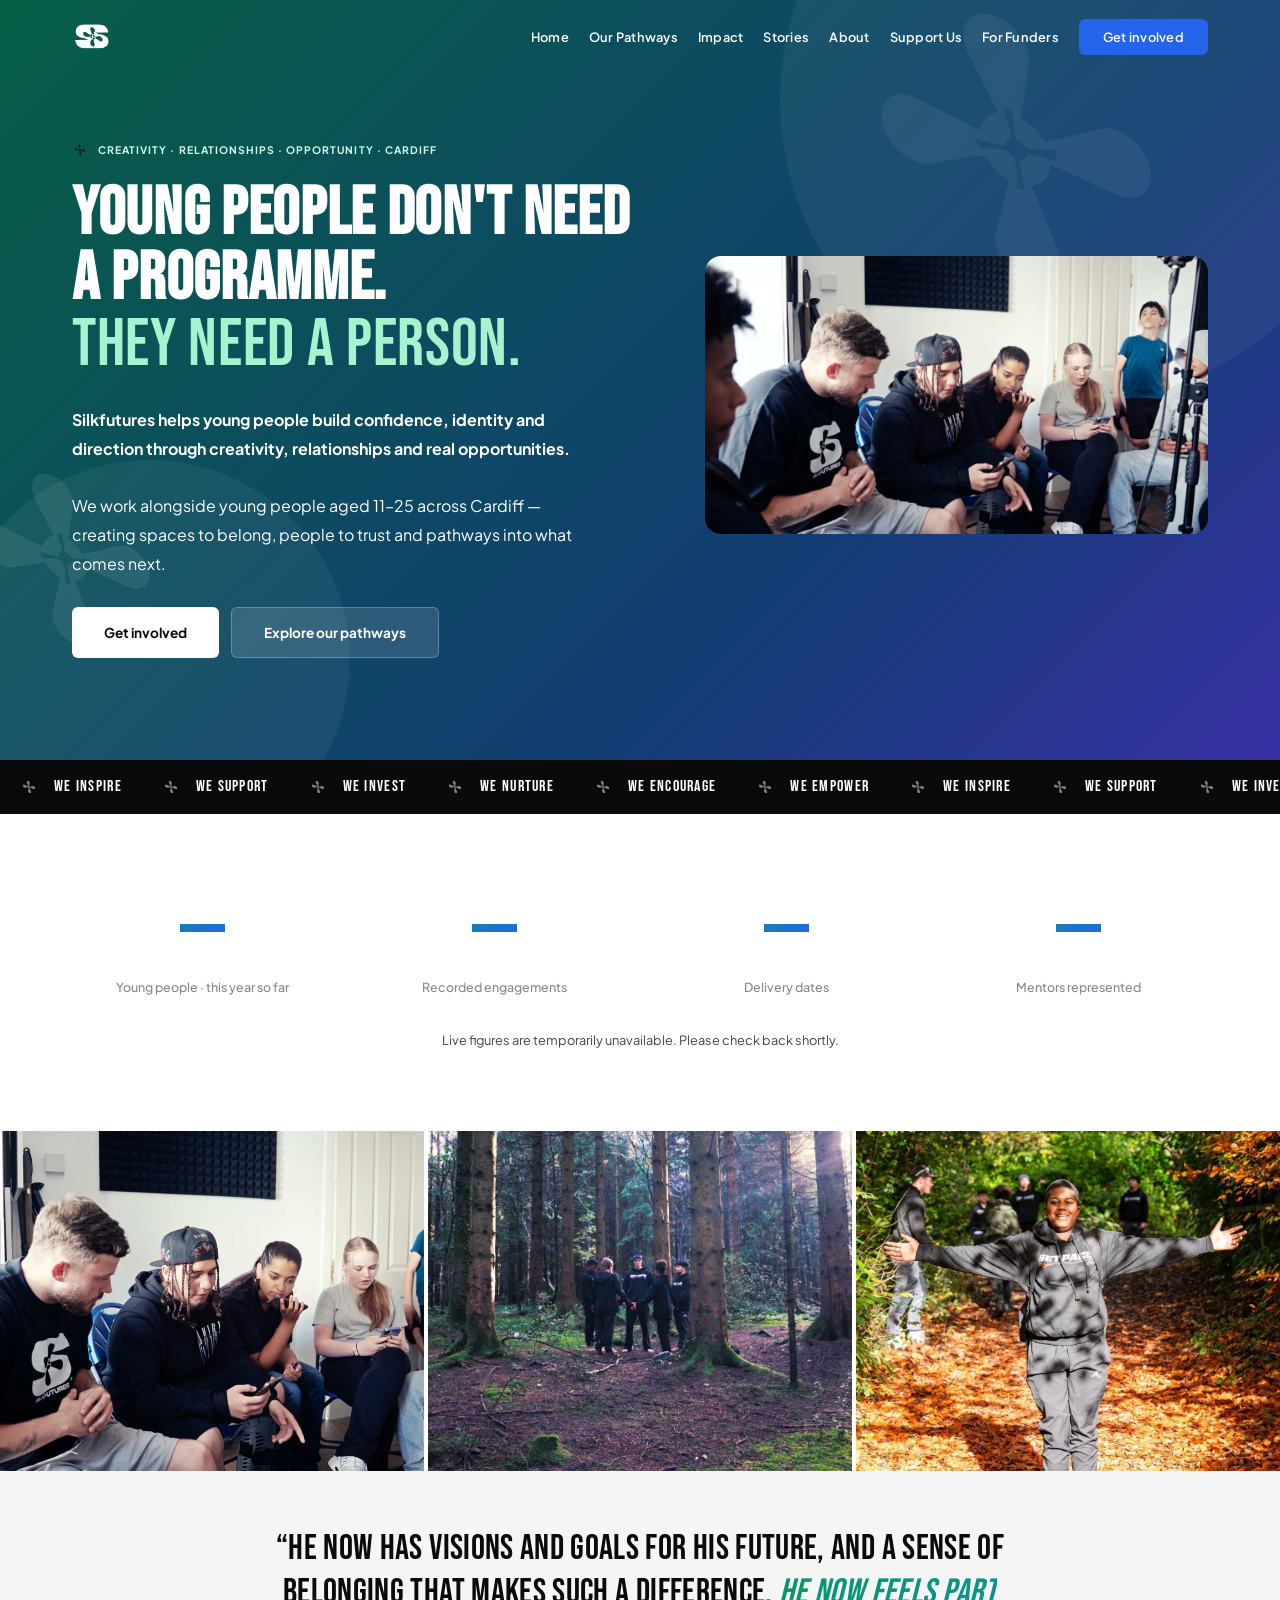
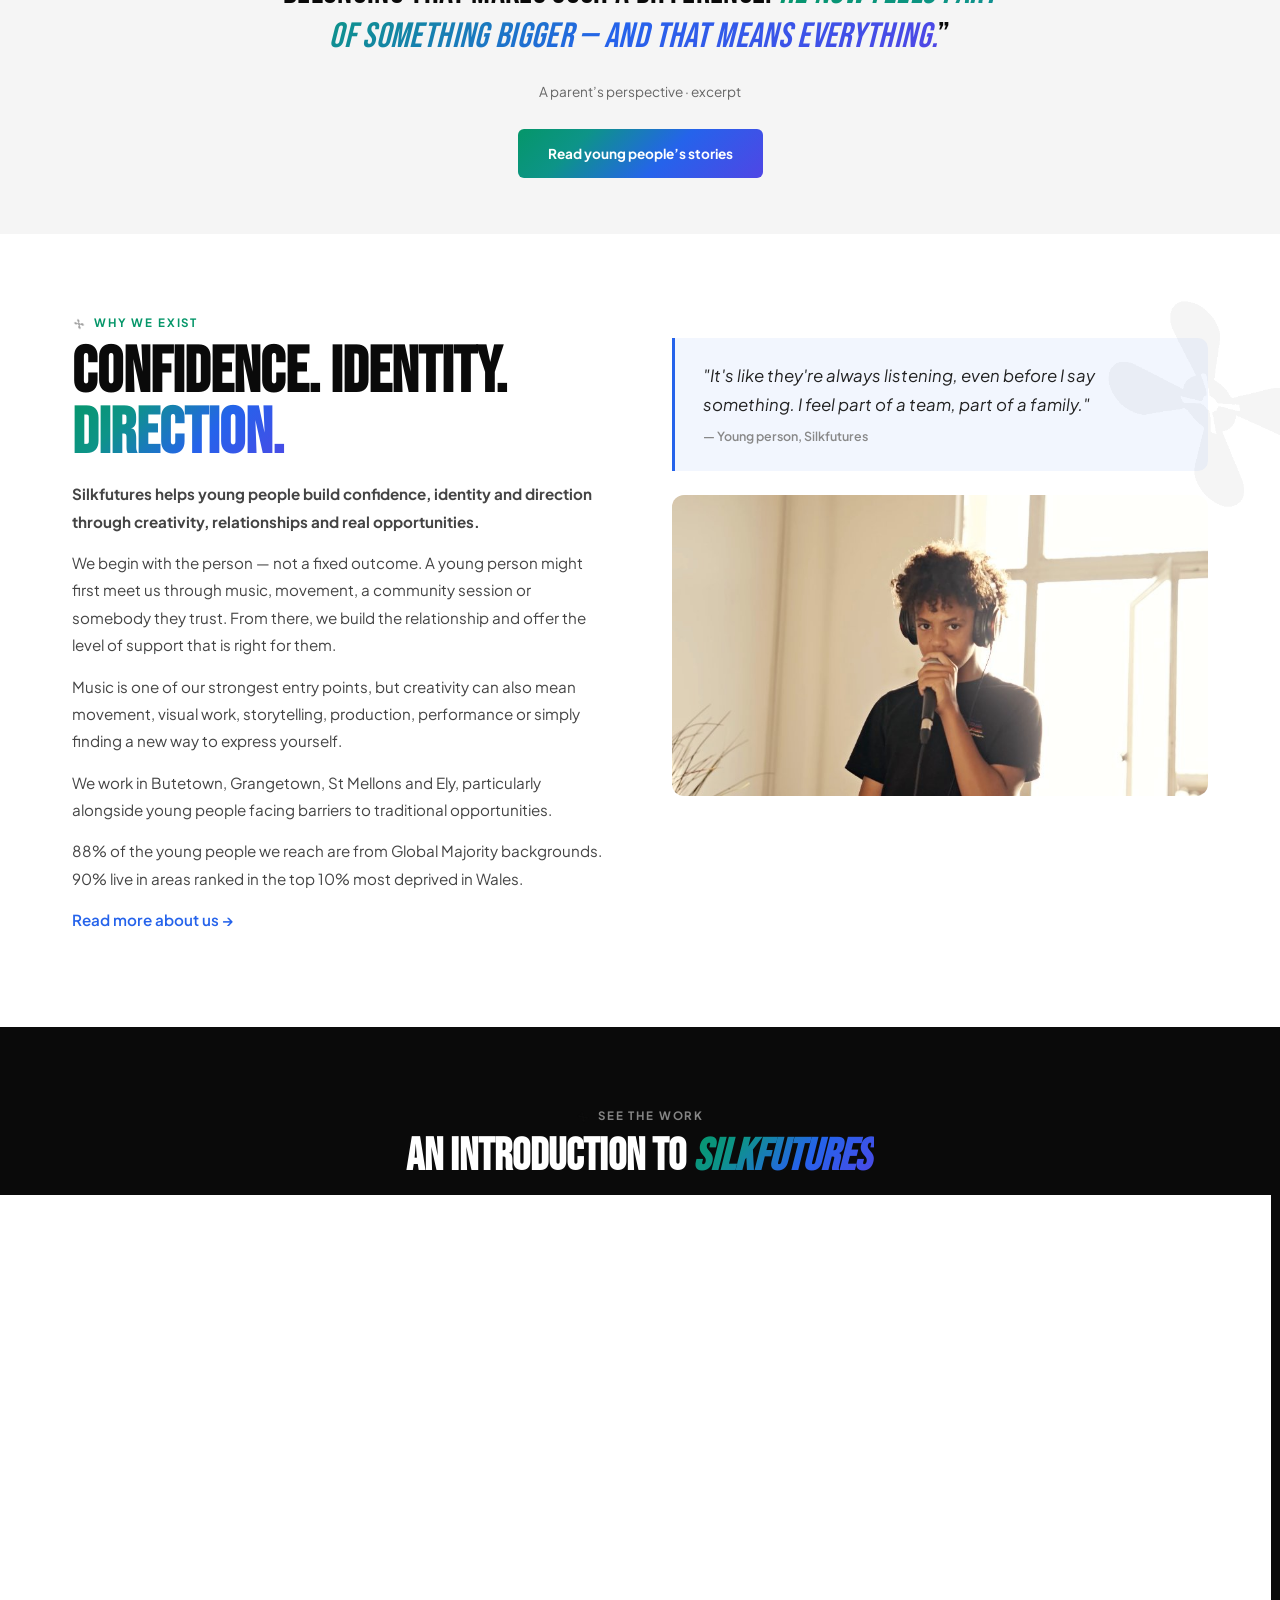
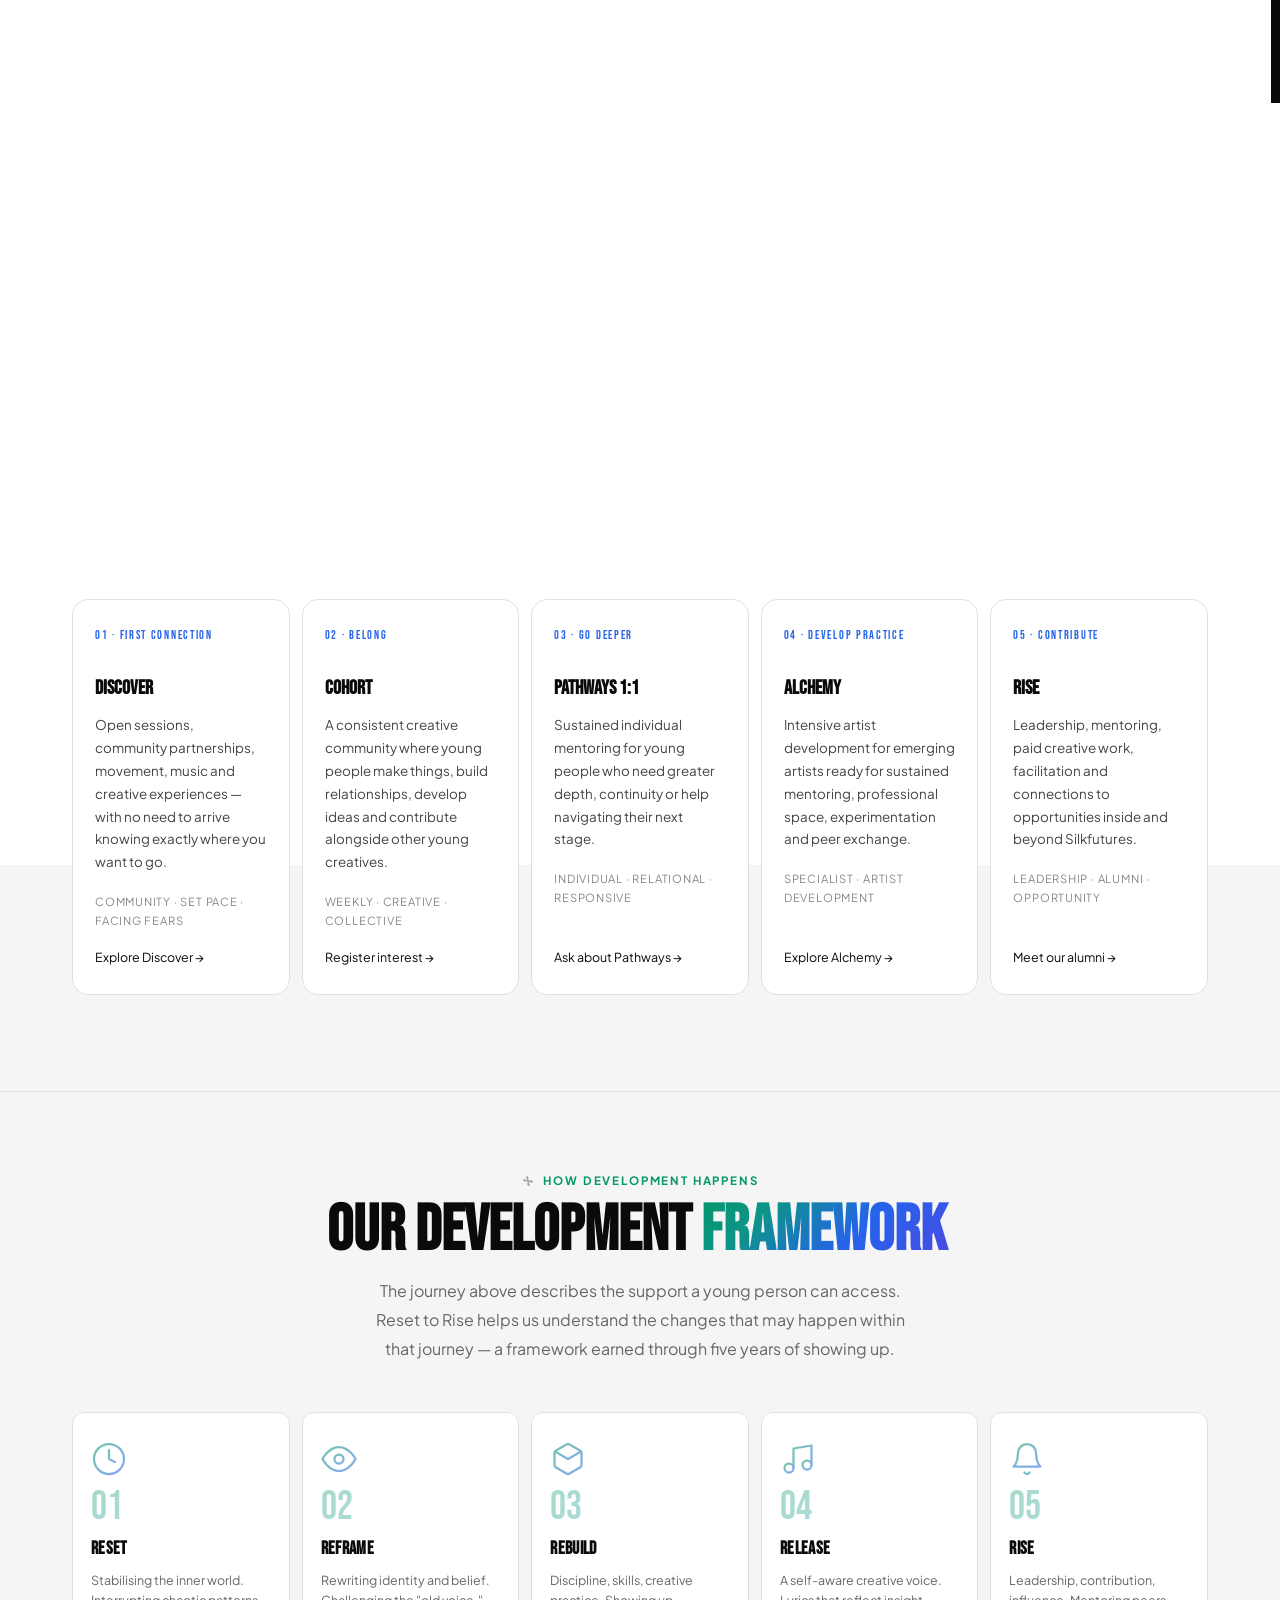
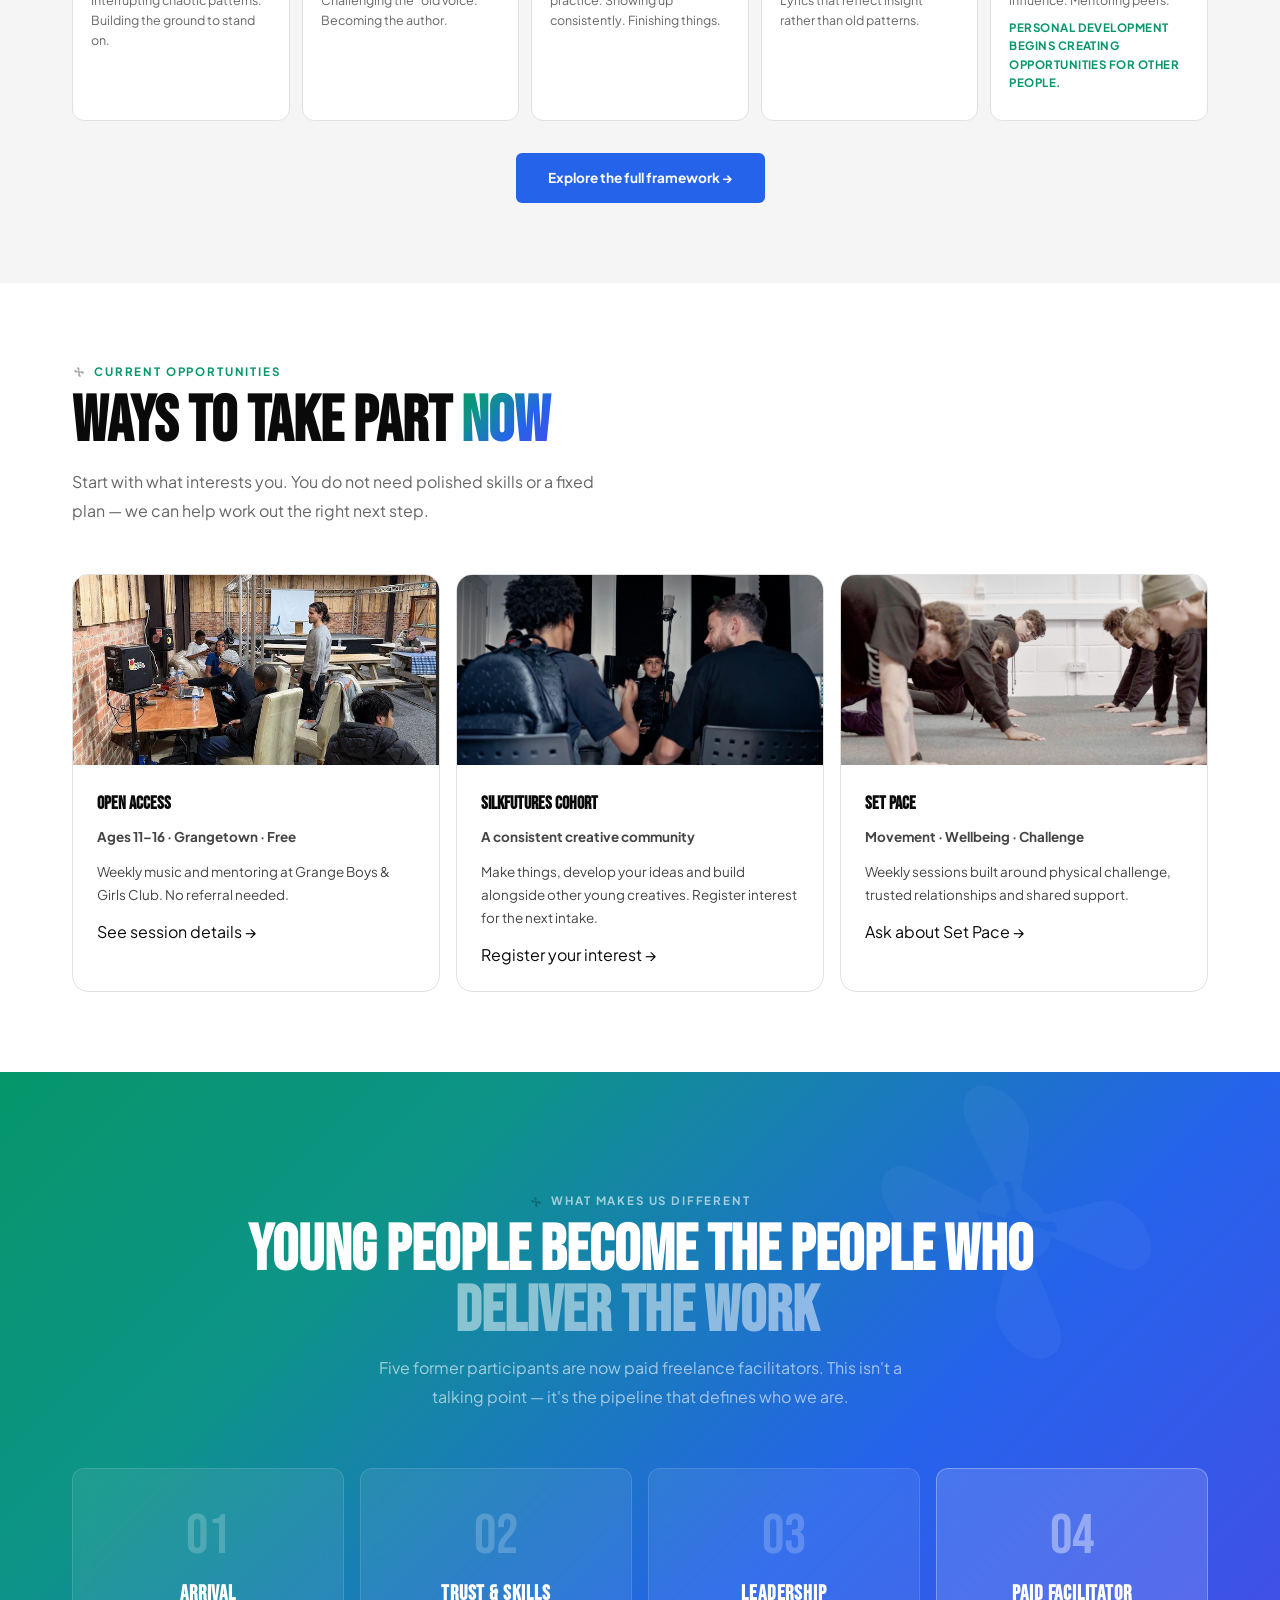
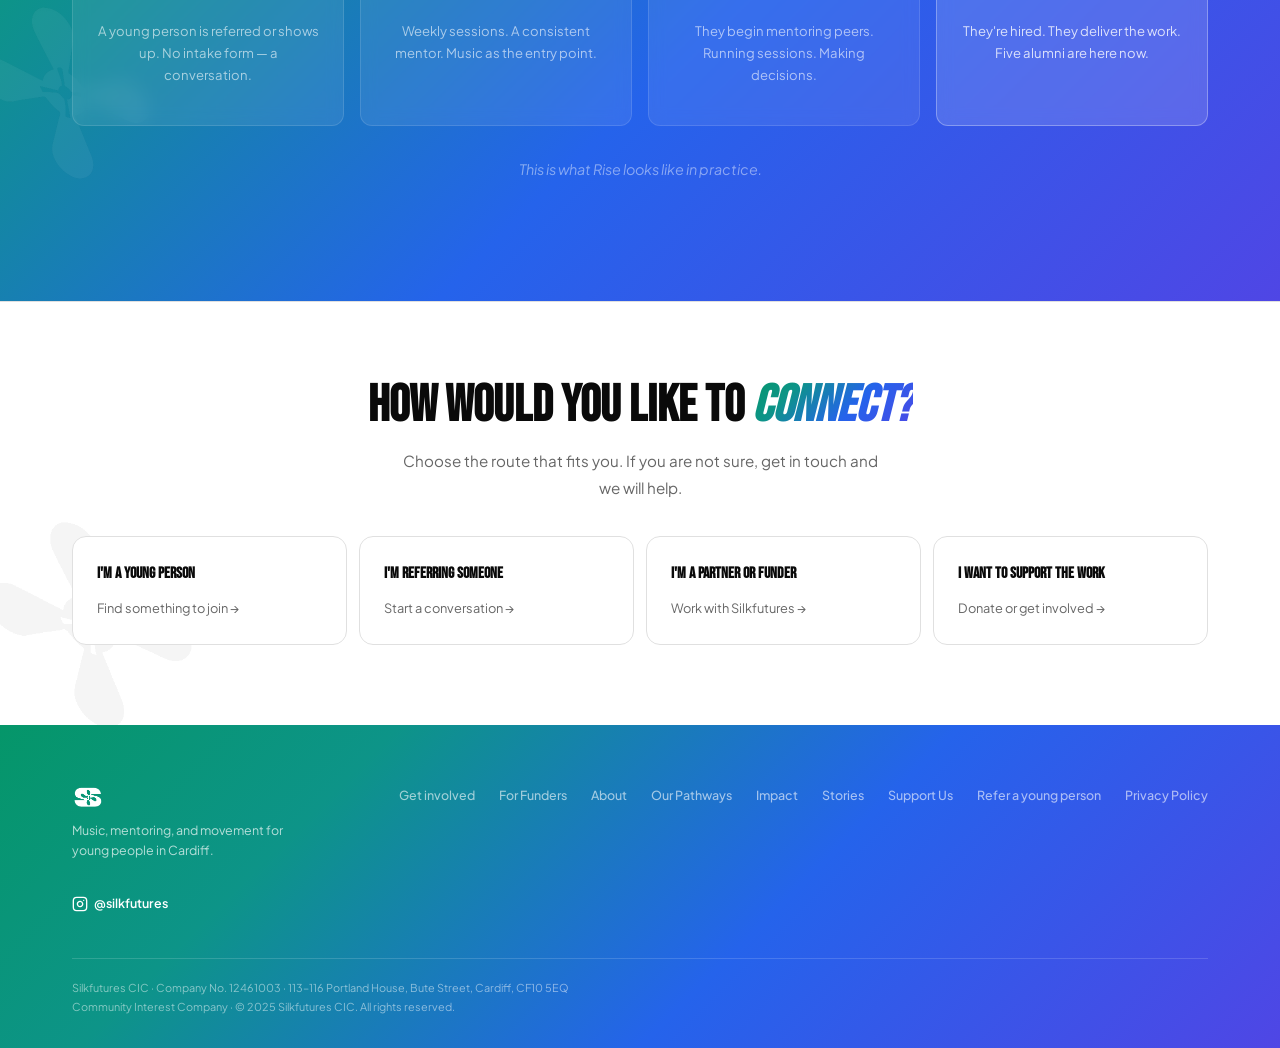
==== commit 494981cd: "Connect join and referral forms to Pathways application intake" ====
--- a/public/index.html
+++ b/public/index.html
@@ -1443,6 +1443,8 @@
 <p style="font-size:.82rem;color:var(--g400);margin-bottom:24px">This form sends directly to our Managing Director. We'll respond within 48 hours.</p>
 
 <form id="refForm">
+<div style="position:absolute;left:-9999px" aria-hidden="true"><label>Leave blank<input name="_gotcha" tabindex="-1" autocomplete="off"></label></div>
+<p id="refStatus" role="status" aria-live="polite"></p>
 <input type="hidden" name="_subject" value="New Referral — Silkfutures Website">
 
 <div class="form-section-title">YOUR DETAILS</div>
@@ -1468,7 +1470,7 @@
 <div class="form-group full"><label>How did you hear about Silkfutures?</label><input type="text" name="source"></div>
 </div>
 
-<div class="form-check"><input type="checkbox" id="consent" required><label for="consent">I confirm that the young person (and/or their parent/guardian if under 18) is aware of this referral and has given consent to share their information with Silkfutures CIC.</label></div>
+<div class="form-check"><input type="checkbox" id="consent" name="contact_consent" value="yes" required><label for="consent">I confirm that the young person (and/or their parent/guardian if under 18) is aware of this referral and has given consent to share their information with Silkfutures CIC.</label></div>
 
 <p class="form-note">Information shared in this form will be treated confidentially and used solely for the purpose of assessing suitability for Silkfutures programmes.</p>
 
@@ -1607,32 +1609,6 @@
   freqs.forEach(function(f){f.textContent=mode==='monthly'?'Per month':'One-off donation'});
 };
 
-var refForm = document.getElementById('refForm');
-if(refForm){
-  refForm.addEventListener('submit', function(e){
-    e.preventDefault();
-    var btn = document.getElementById('refSubmitBtn');
-    btn.textContent = 'Sending...';
-    btn.disabled = true;
-    var data = new FormData(refForm);
-    fetch('https://formspree.io/f/meervokw', {
-      method: 'POST',
-      body: data,
-      headers: {'Accept': 'application/json'}
-    }).then(function(response){
-      if(response.ok){
-        refForm.style.display = 'none';
-        document.getElementById('formSuccess').style.display = 'block';
-      } else {
-        btn.textContent = 'Something went wrong — please try again';
-        btn.disabled = false;
-      }
-    }).catch(function(){
-      btn.textContent = 'Network error — please try again';
-      btn.disabled = false;
-    });
-  });
-}
 
 })();
 </script>
@@ -1695,4 +1671,5 @@
 })();
 </script>
 
+<script src="/applications-form.js"></script>
 </body></html>
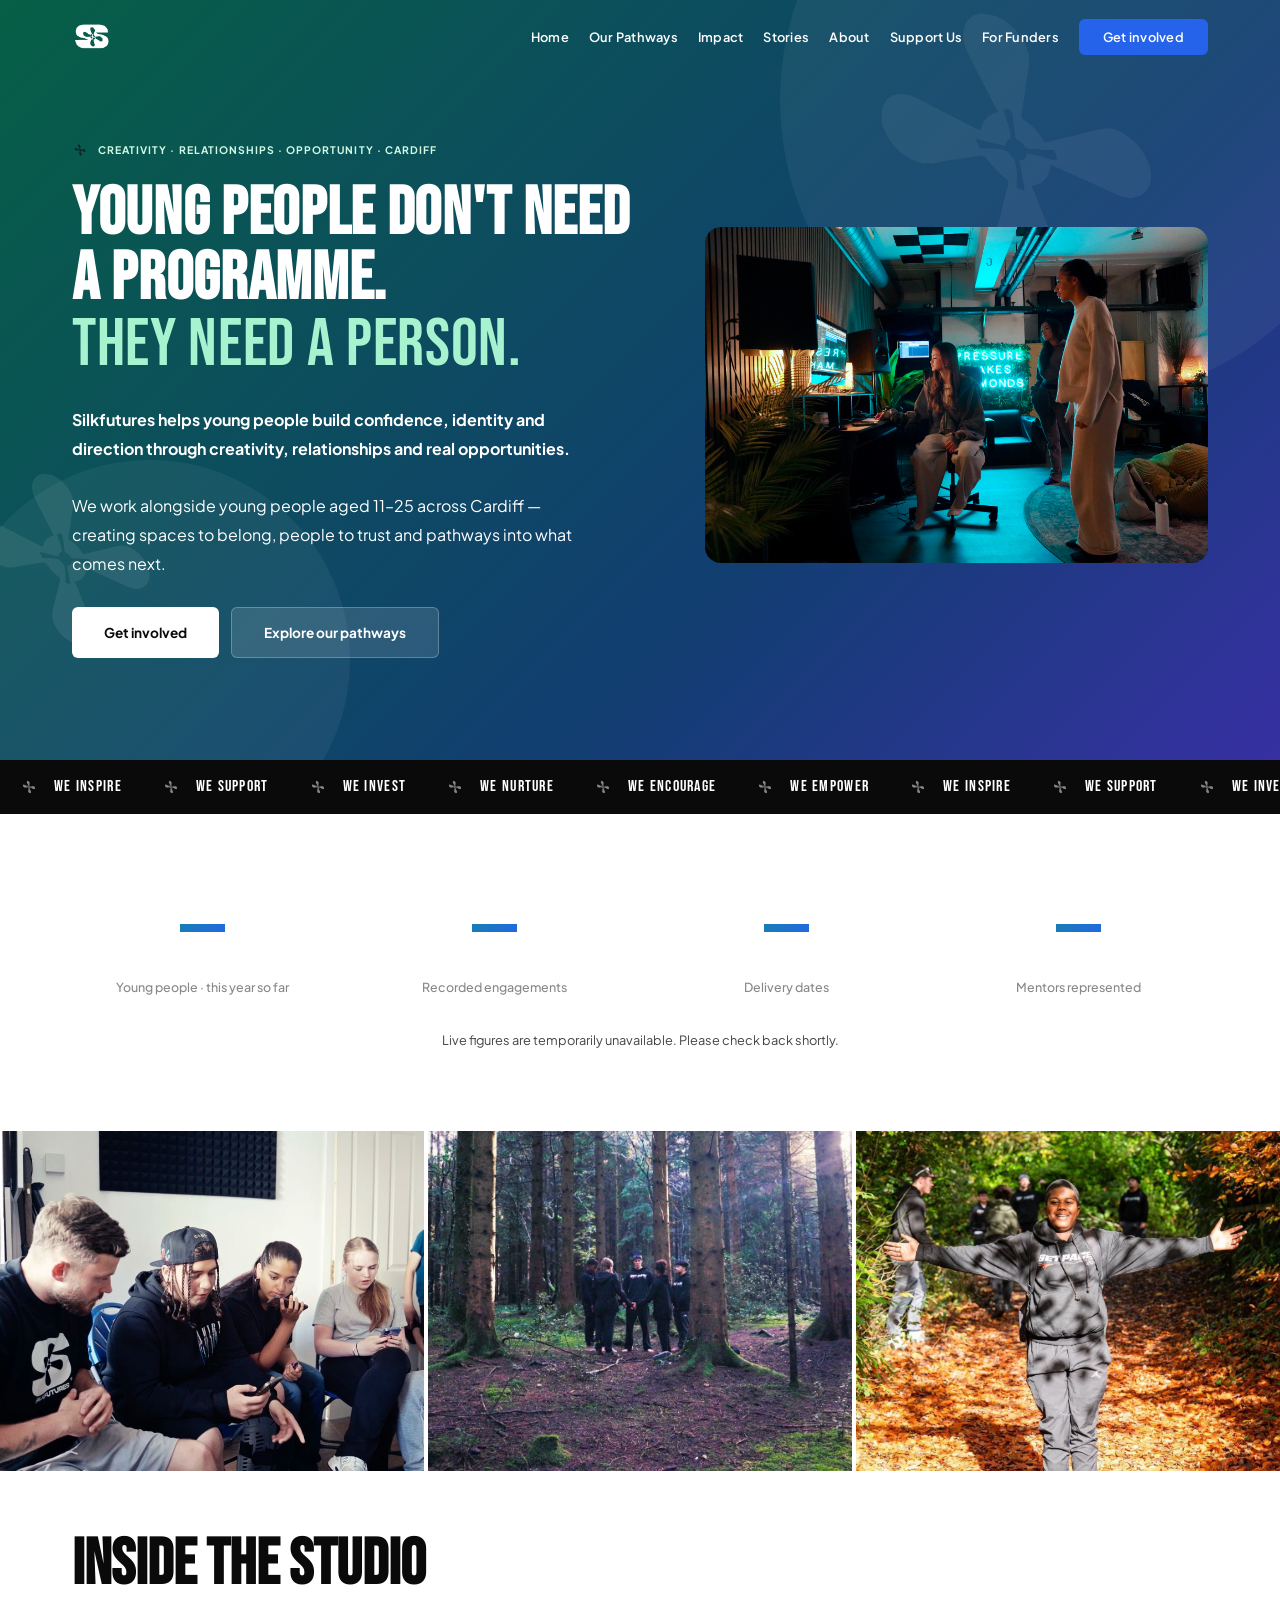
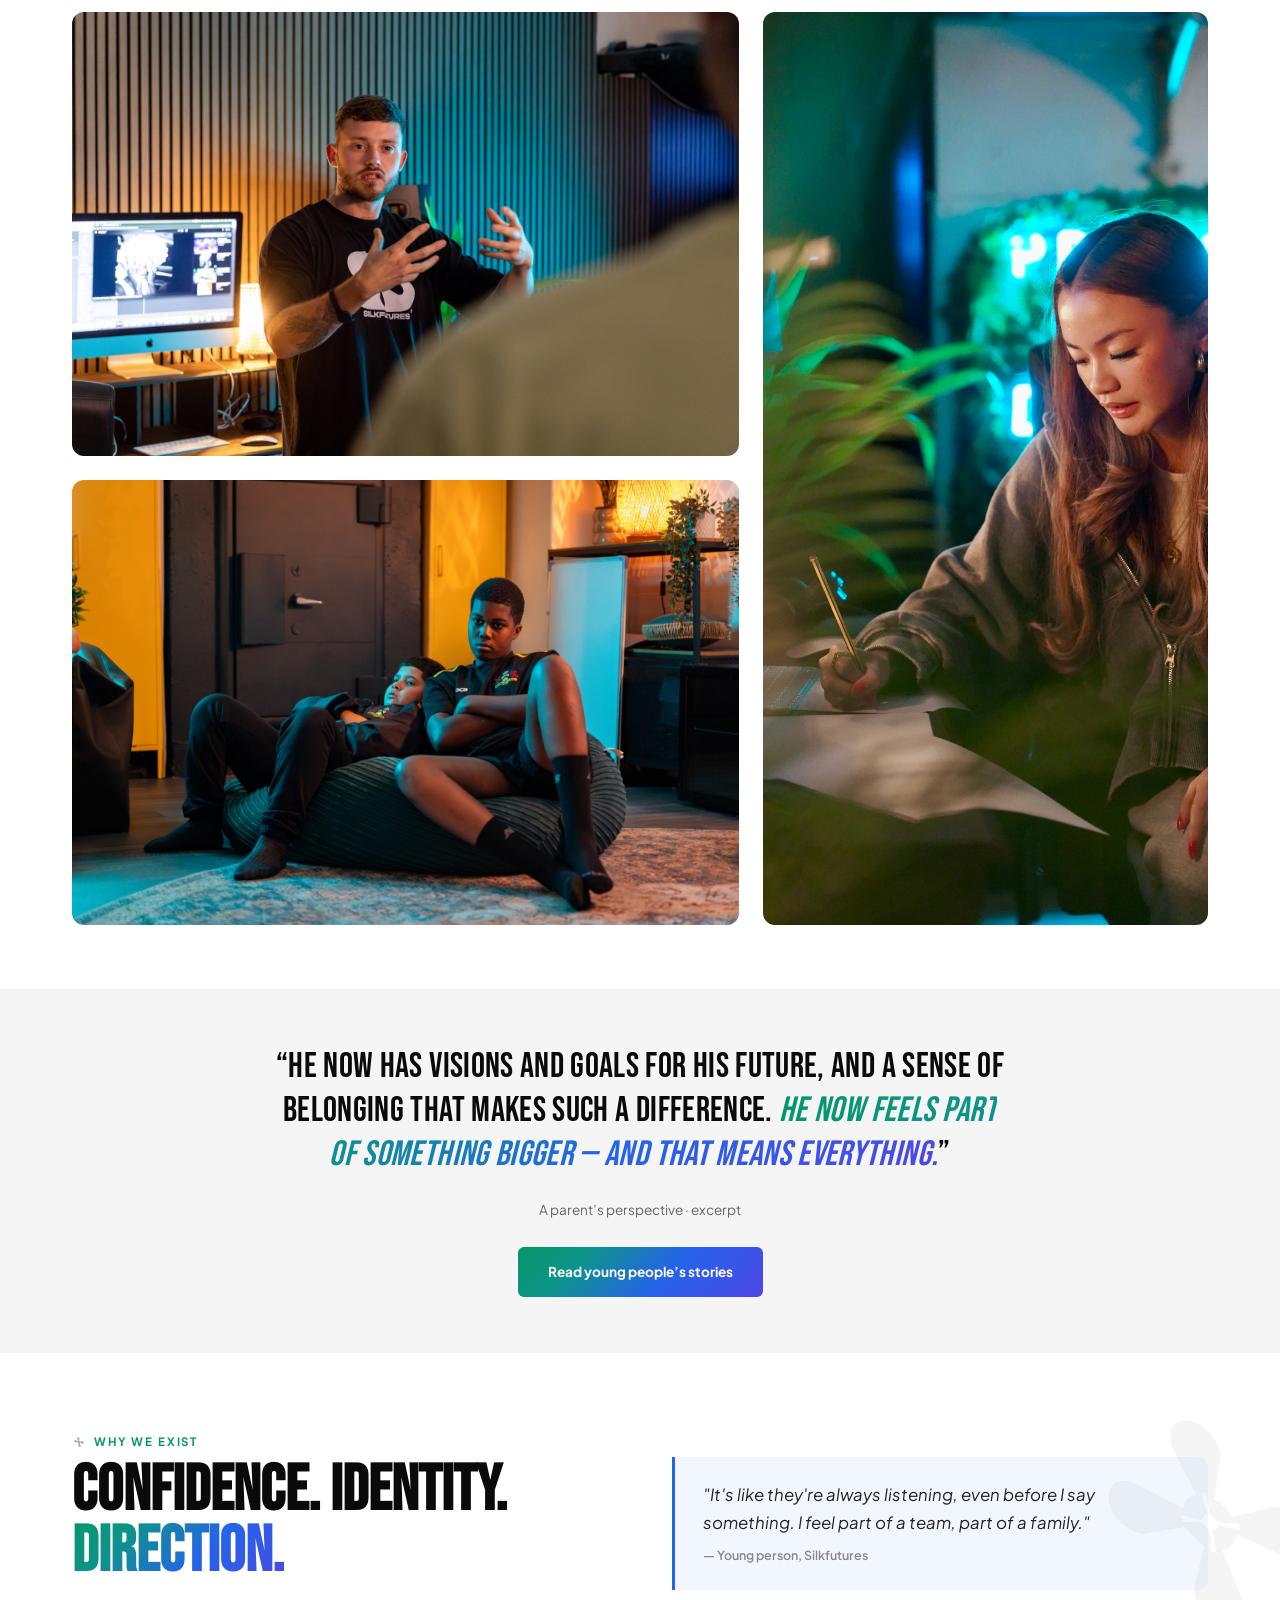
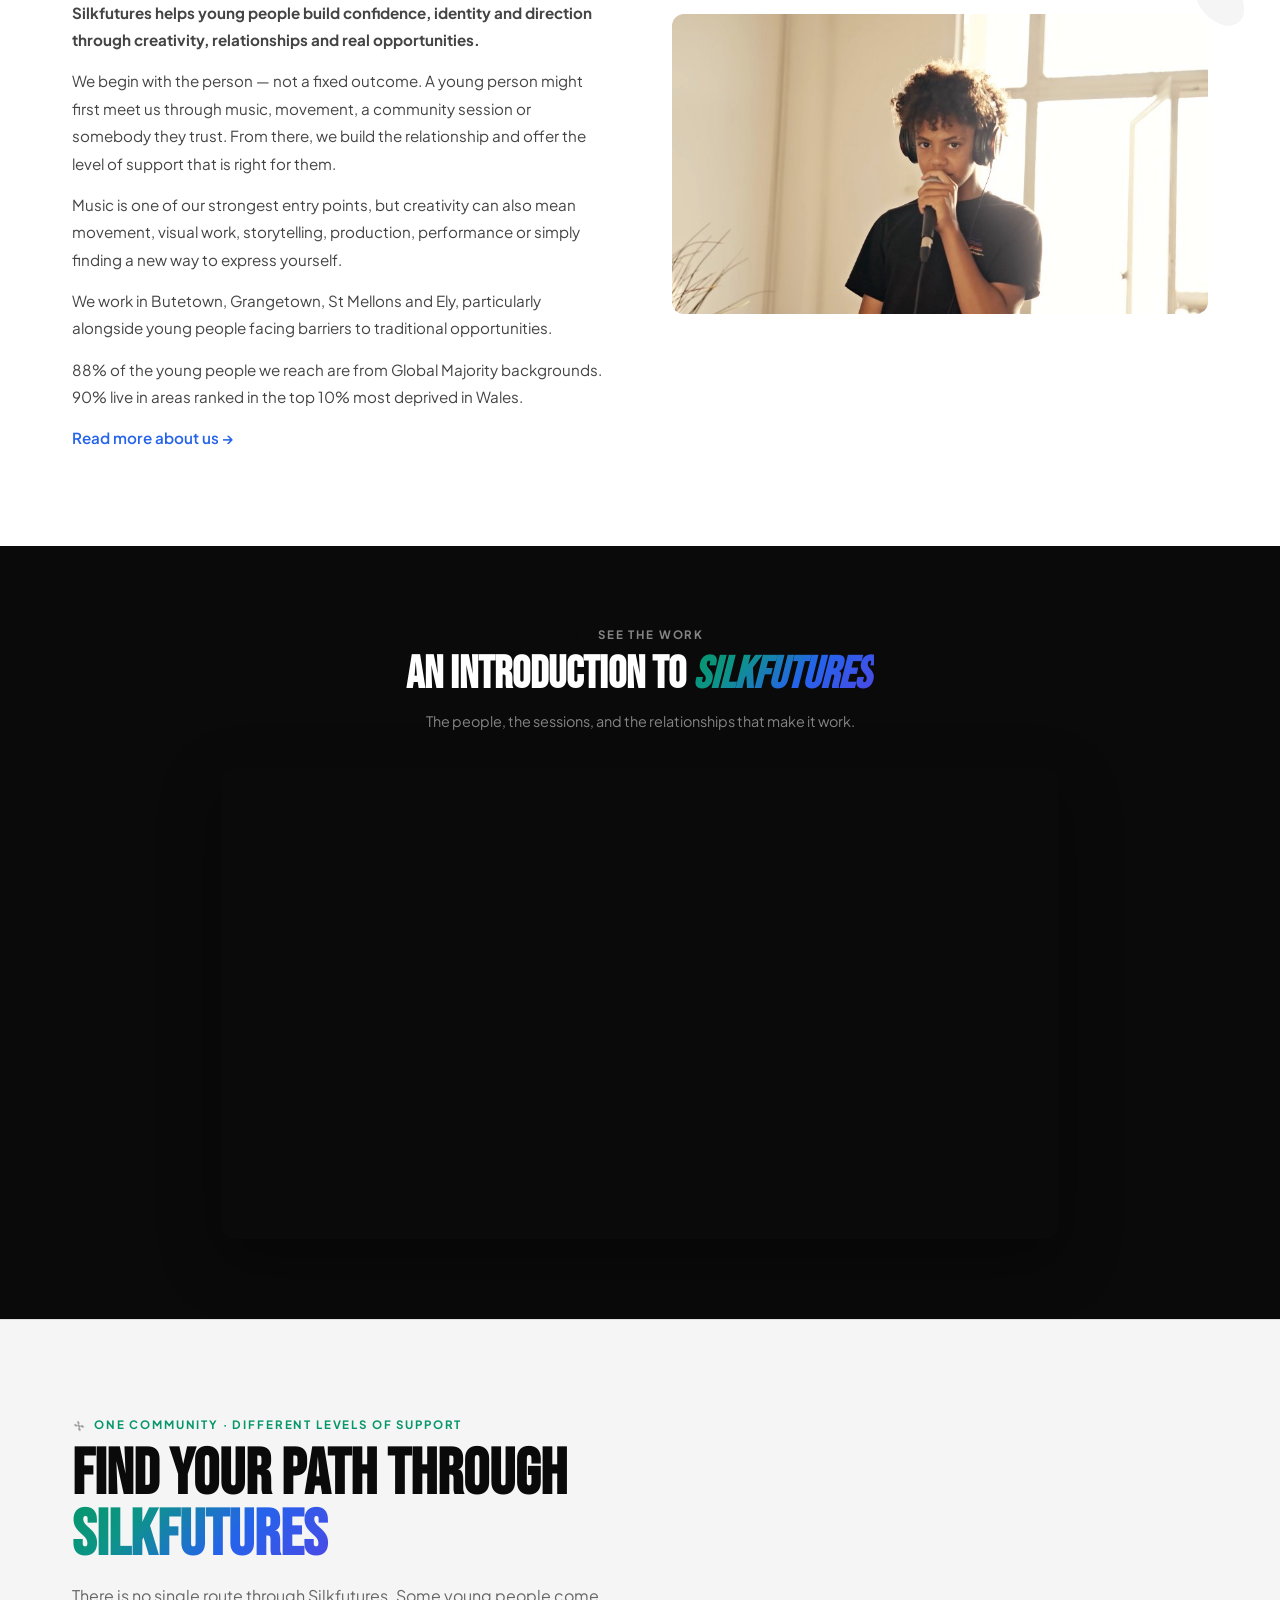
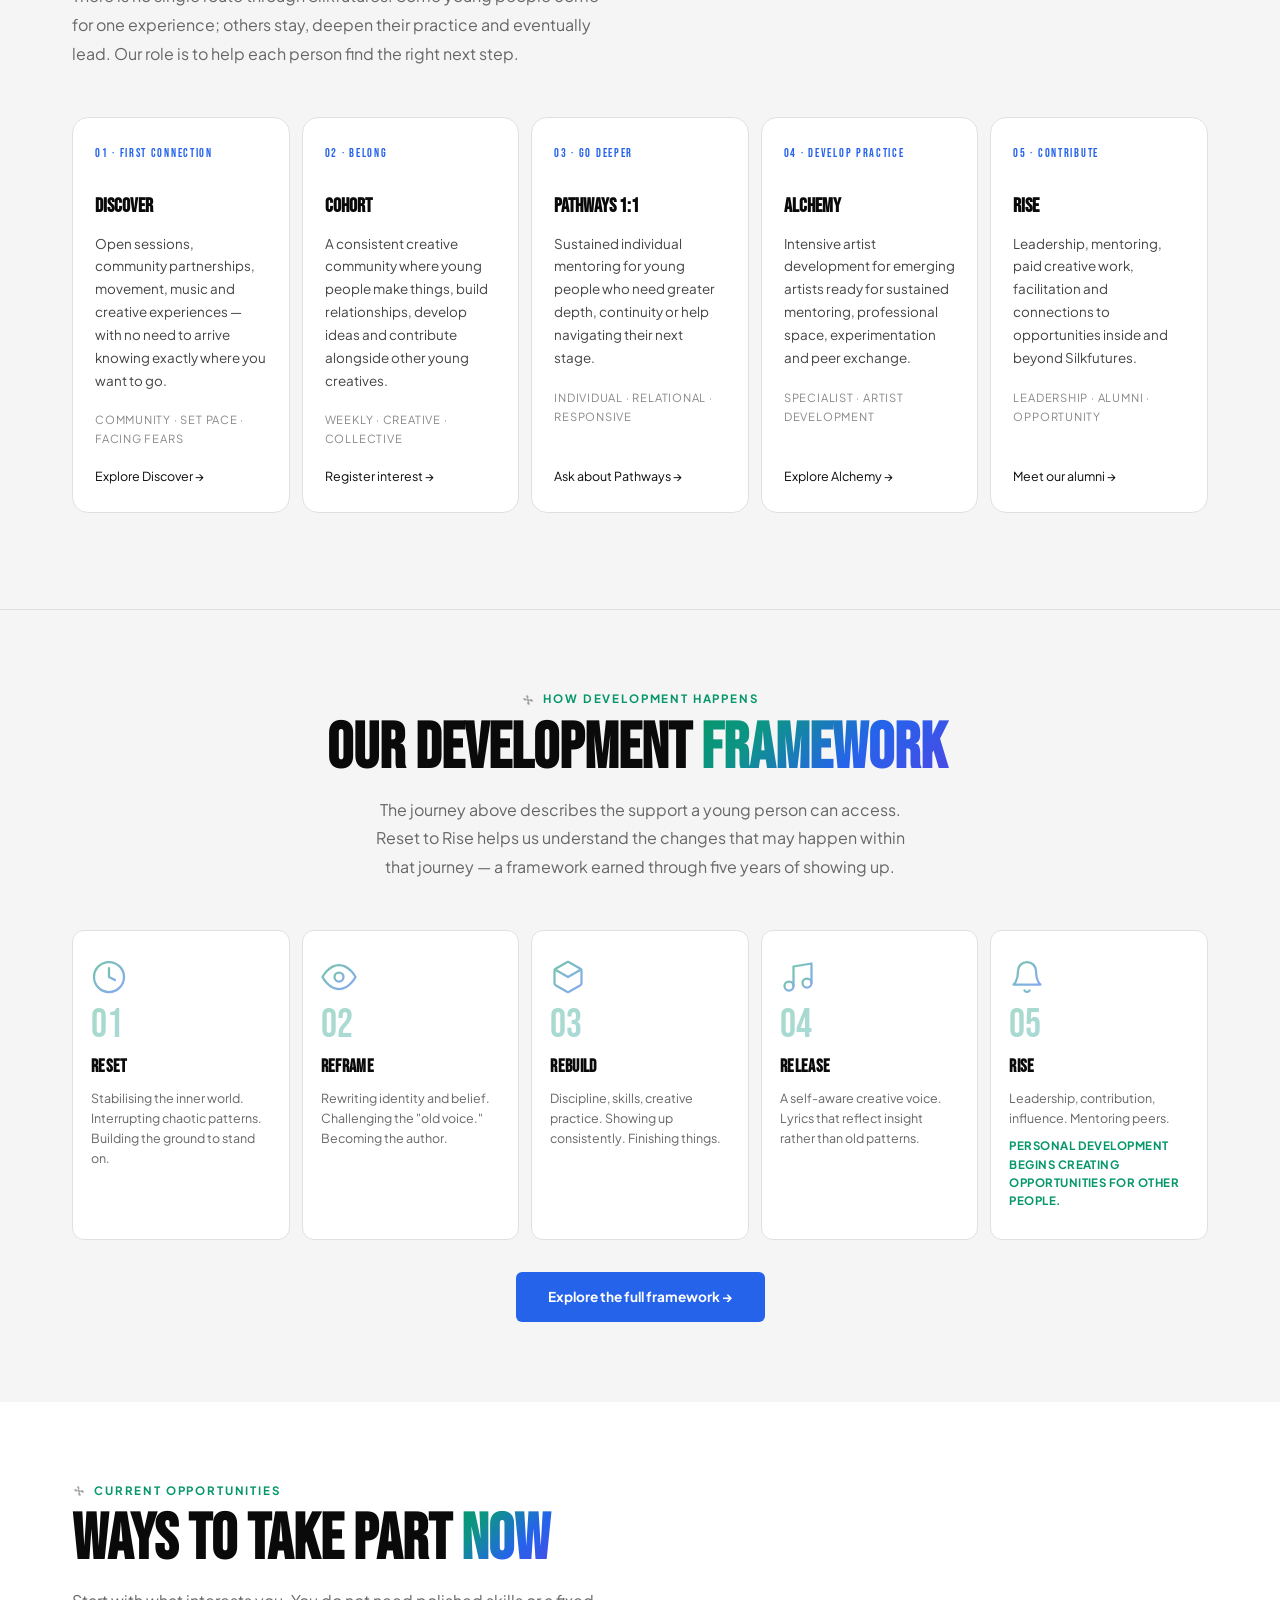
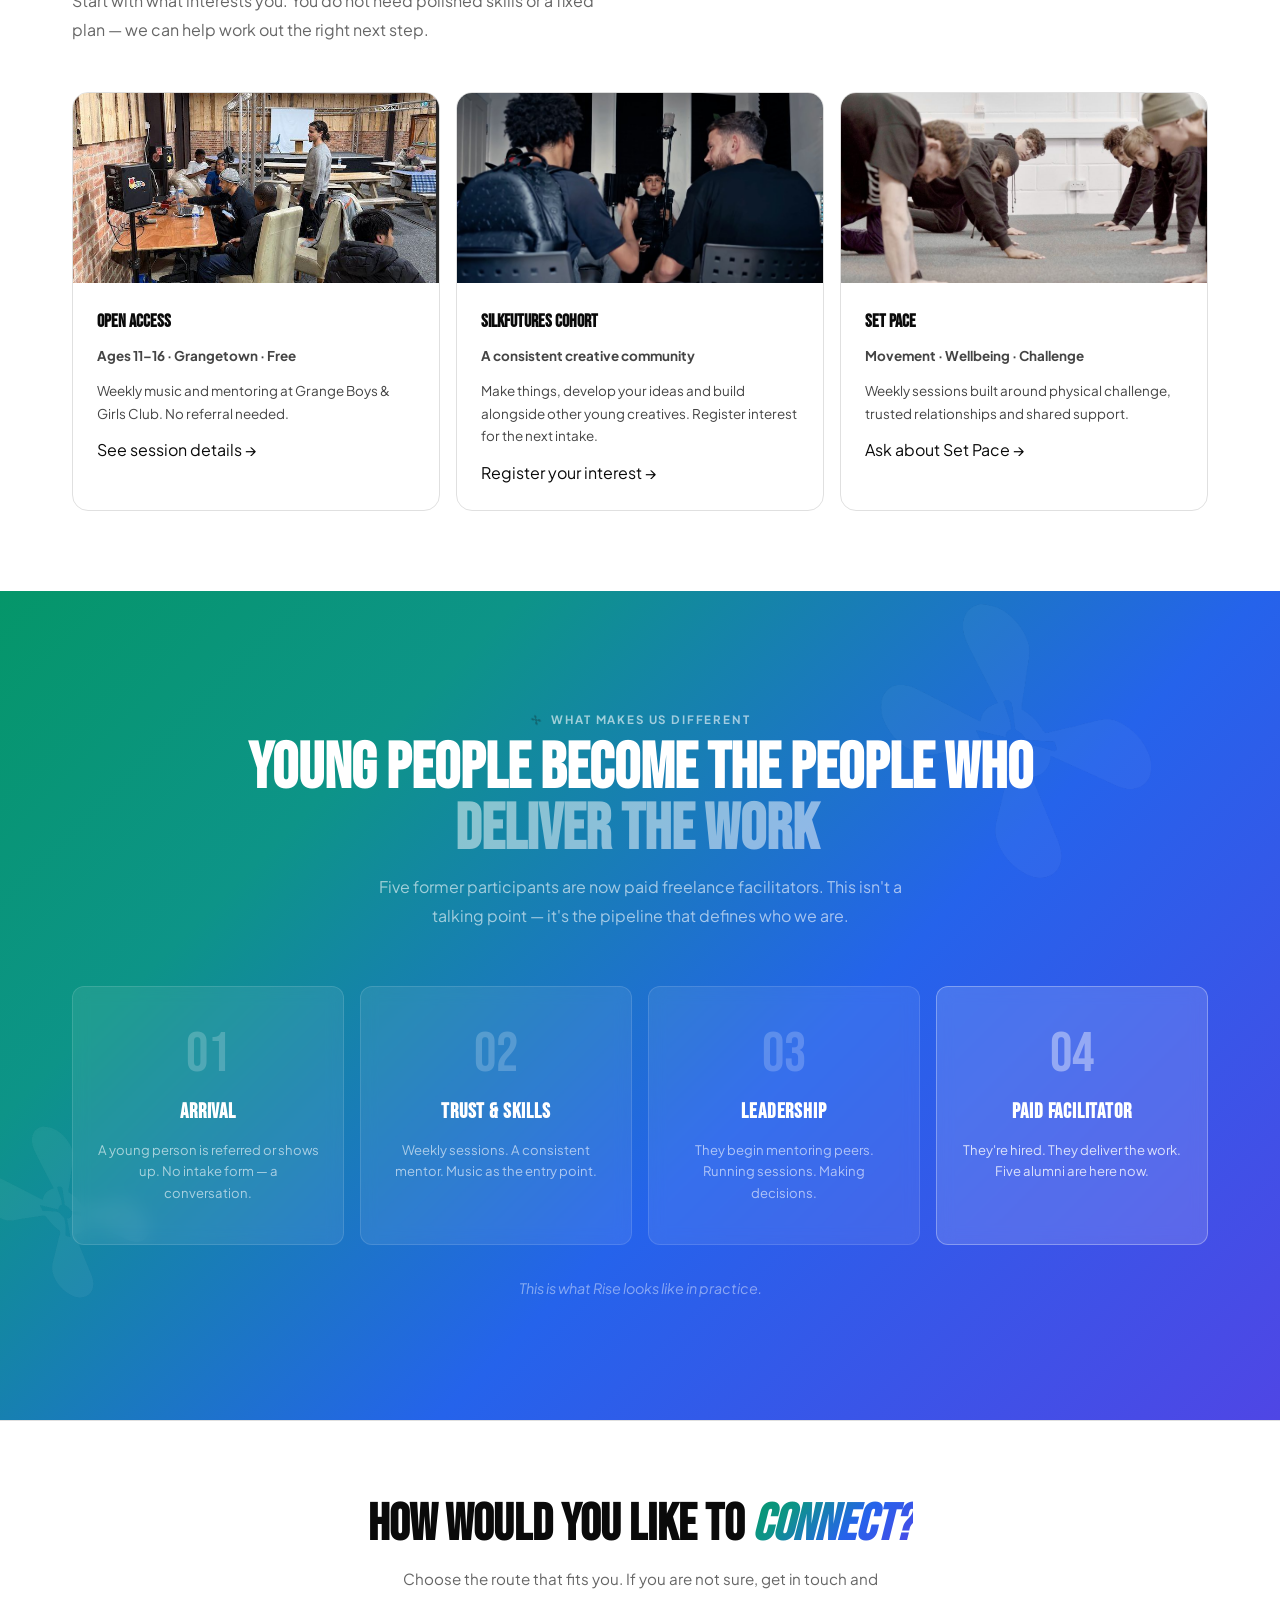
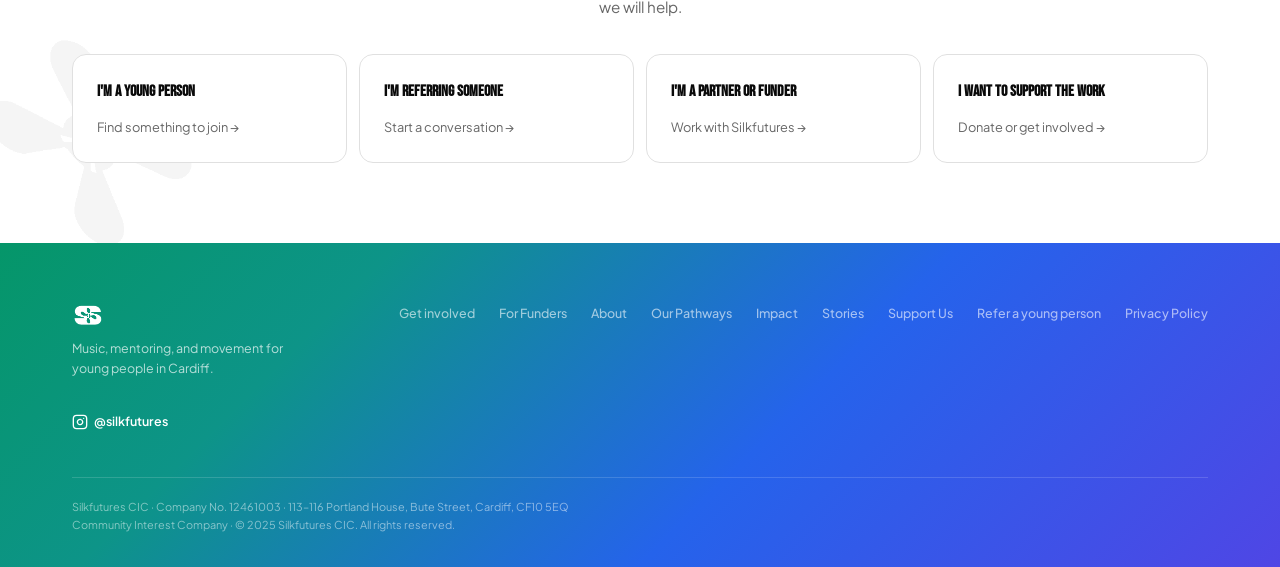
==== commit 8b8c1b62: "Feature four studio photographs on the homepage" ====
--- a/public/index.html
+++ b/public/index.html
@@ -457,6 +457,17 @@
 
 /* Keep touch targets clear of the hero and usable on narrow screens. */
 .mob-toggle{min-width:44px;min-height:44px;align-items:center;justify-content:center}.nav-logo{display:flex;align-items:center;min-height:44px}a:focus-visible,button:focus-visible{outline:3px solid #059669;outline-offset:5px}@media(max-width:768px){.nav-links.open a{display:flex;align-items:center;min-height:44px}.nav-links.open{gap:8px}.nav-inner{padding:0 24px}}
+.home-studio-gallery{padding:clamp(24px,5vw,64px) 0}
+.home-studio-grid{display:grid;grid-template-columns:3fr 2fr;gap:clamp(10px,2vw,24px);align-items:stretch}
+.home-studio-landscapes{display:grid;gap:clamp(10px,2vw,24px)}
+.home-studio-grid img{display:block;width:100%;height:100%;object-fit:cover;border-radius:12px}
+.home-studio-landscapes img{aspect-ratio:3/2}
+.home-studio-grid>.home-studio-portrait{min-height:0;object-position:65% center}
+@media(max-width:640px){
+  .home-studio-grid{grid-template-columns:1fr}
+  .home-studio-grid>.home-studio-portrait{height:auto;aspect-ratio:4/5}
+}
+.hero-photo img[src="images/home-studio-group.jpg"]{aspect-ratio:3/2}
 </style>
 </head>
 <body>
@@ -491,7 +502,7 @@
 <a href="/get-involved" class="btn btn-white">Get involved</a>
 <a href="#" class="btn btn-glass" data-page="programmes">Explore our pathways</a>
 </div>
-</div><figure class="hero-photo"><img src="images/gbgc-group-session.jpg" alt="Young people and a mentor creating music together around a microphone" fetchpriority="high"></figure></div>
+</div><figure class="hero-photo"><img src="images/home-studio-group.jpg" alt="Three people gathered around the recording studio workstation" fetchpriority="high"></figure></div>
 </section>
 
 <div class="ticker"><div class="ticker-track">
@@ -512,6 +523,17 @@
 <img src="images/woods-group.jpg" alt="Set Pace wellbeing session in the woods" loading="lazy">
 <img src="images/autumn-joy.jpg" alt="Young person on a Facing Fears trip" style="object-position:center 40%" loading="lazy">
 </div>
+
+<section class="home-studio-gallery" aria-labelledby="home-studio-title"><div class="wrap">
+<h2 id="home-studio-title" class="section-heading">INSIDE THE STUDIO</h2>
+<div class="home-studio-grid">
+<div class="home-studio-landscapes">
+<img src="images/home-studio-conversation.jpg" alt="A person in a Silkfutures shirt speaking in the recording studio" loading="lazy">
+<img src="images/home-studio-listening.jpg" alt="Two young people listening from a beanbag in the studio" loading="lazy">
+</div>
+<img class="home-studio-portrait" src="images/home-studio-writing.jpg" alt="A young person writing with a pencil in the studio" loading="lazy">
+</div>
+</div></section>
 
 <section class="home-testimonial"><div class="wrap">
 <figure><blockquote>“He now has visions and goals for his future, and a sense of belonging that makes such a difference. <em>He now feels part of something bigger — and that means everything.</em>”</blockquote><figcaption>A parent’s perspective · excerpt</figcaption></figure>
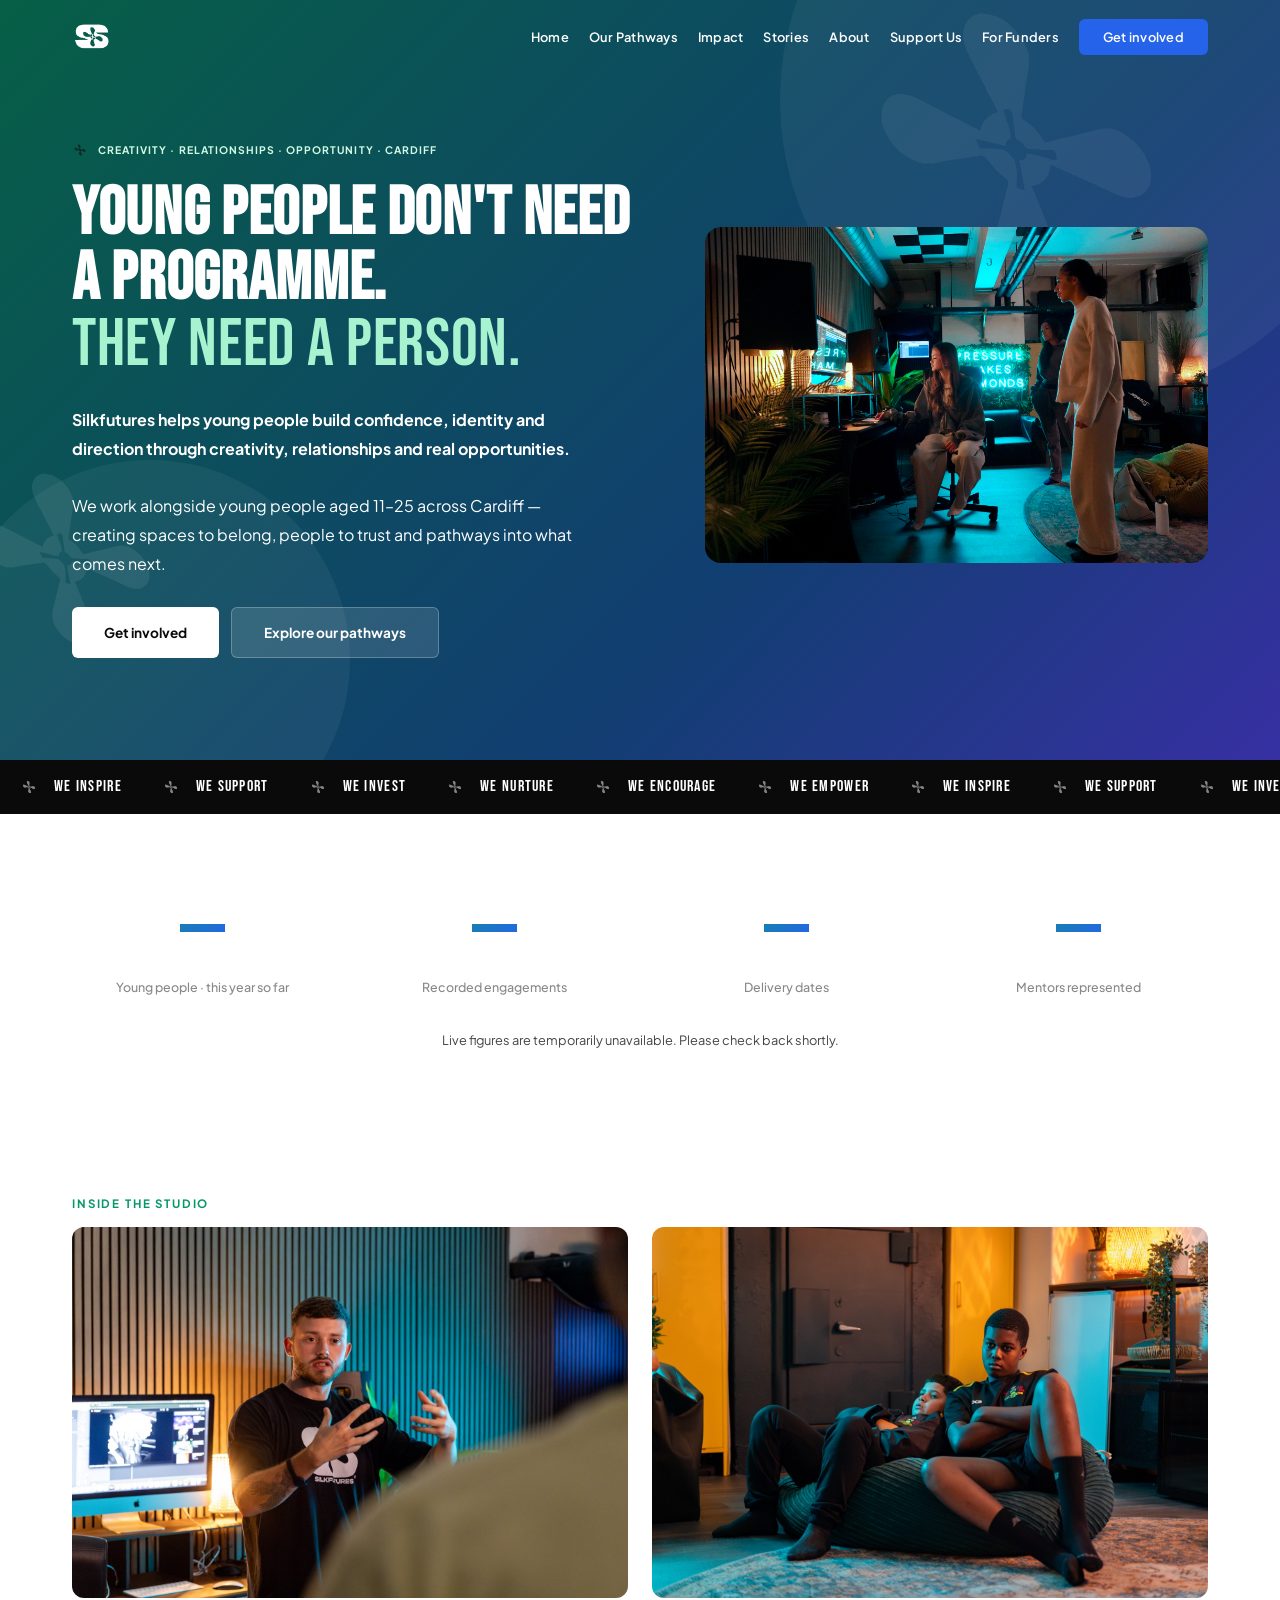
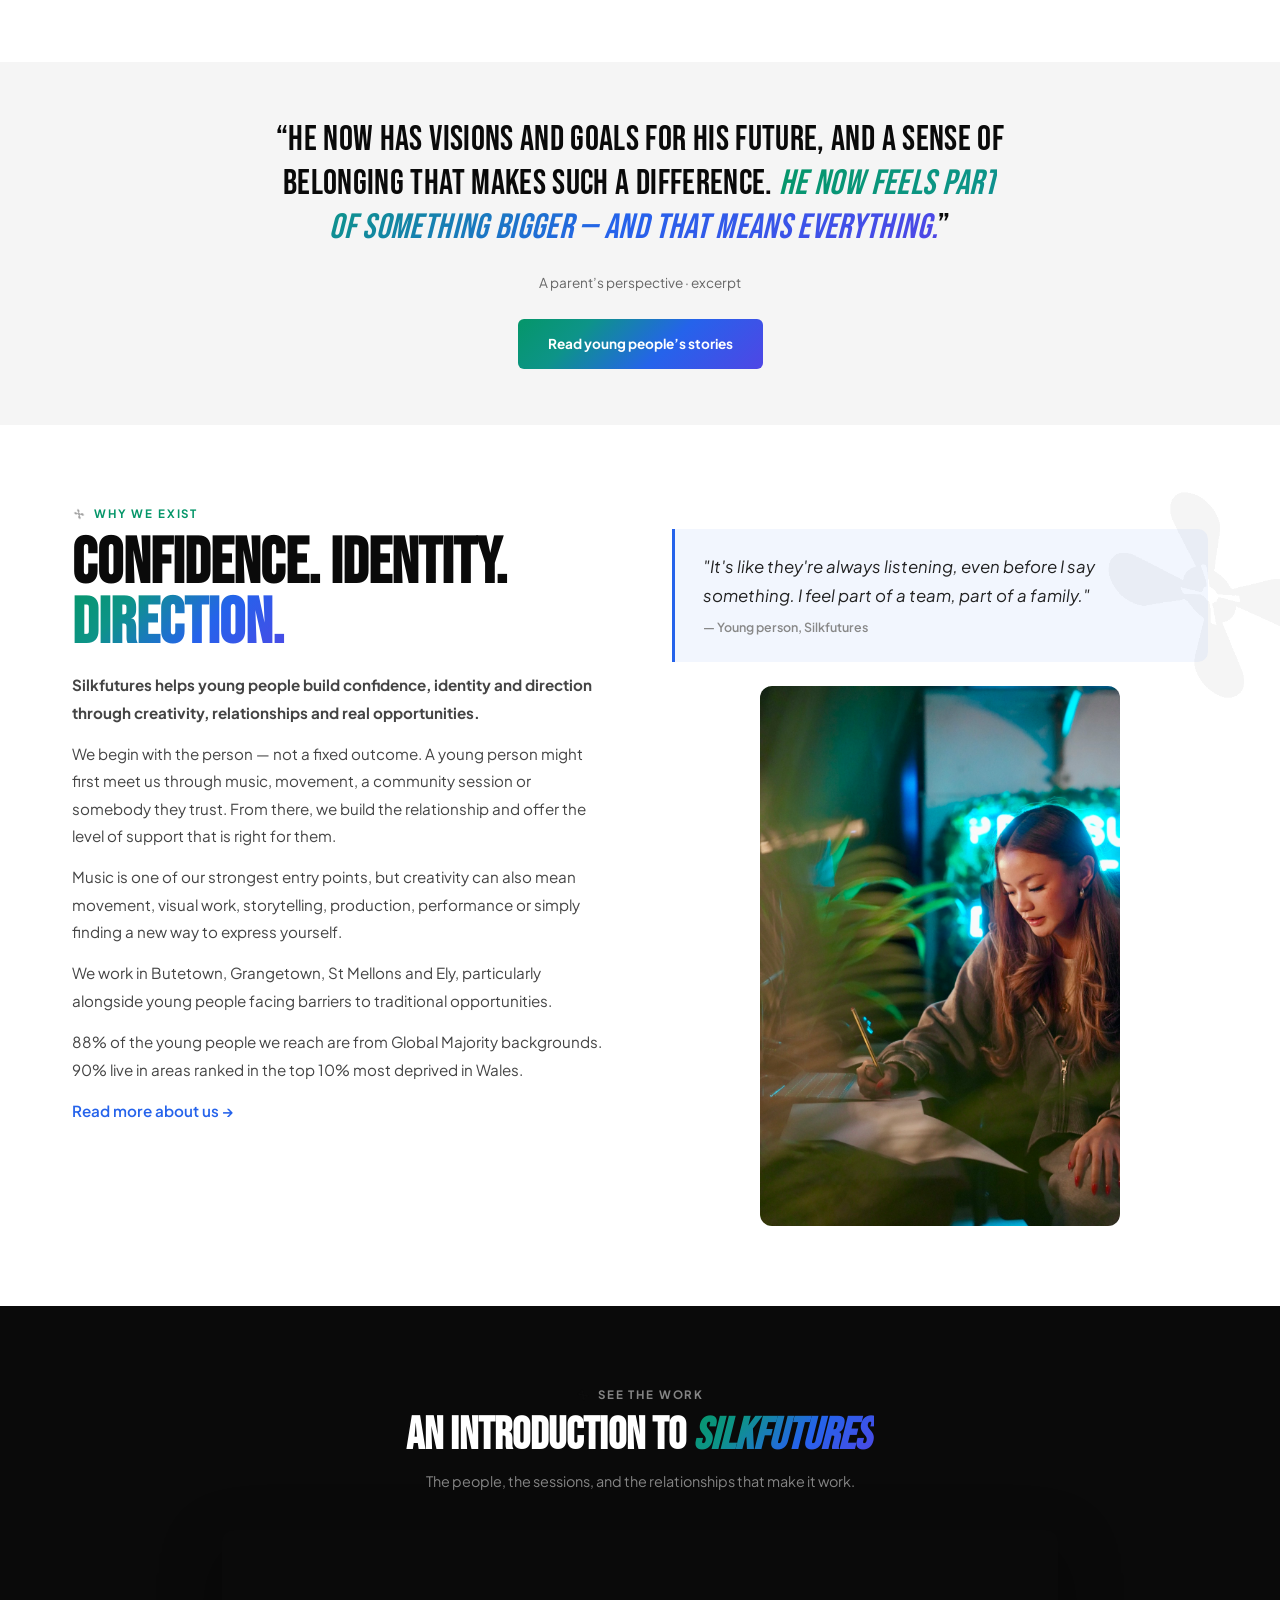
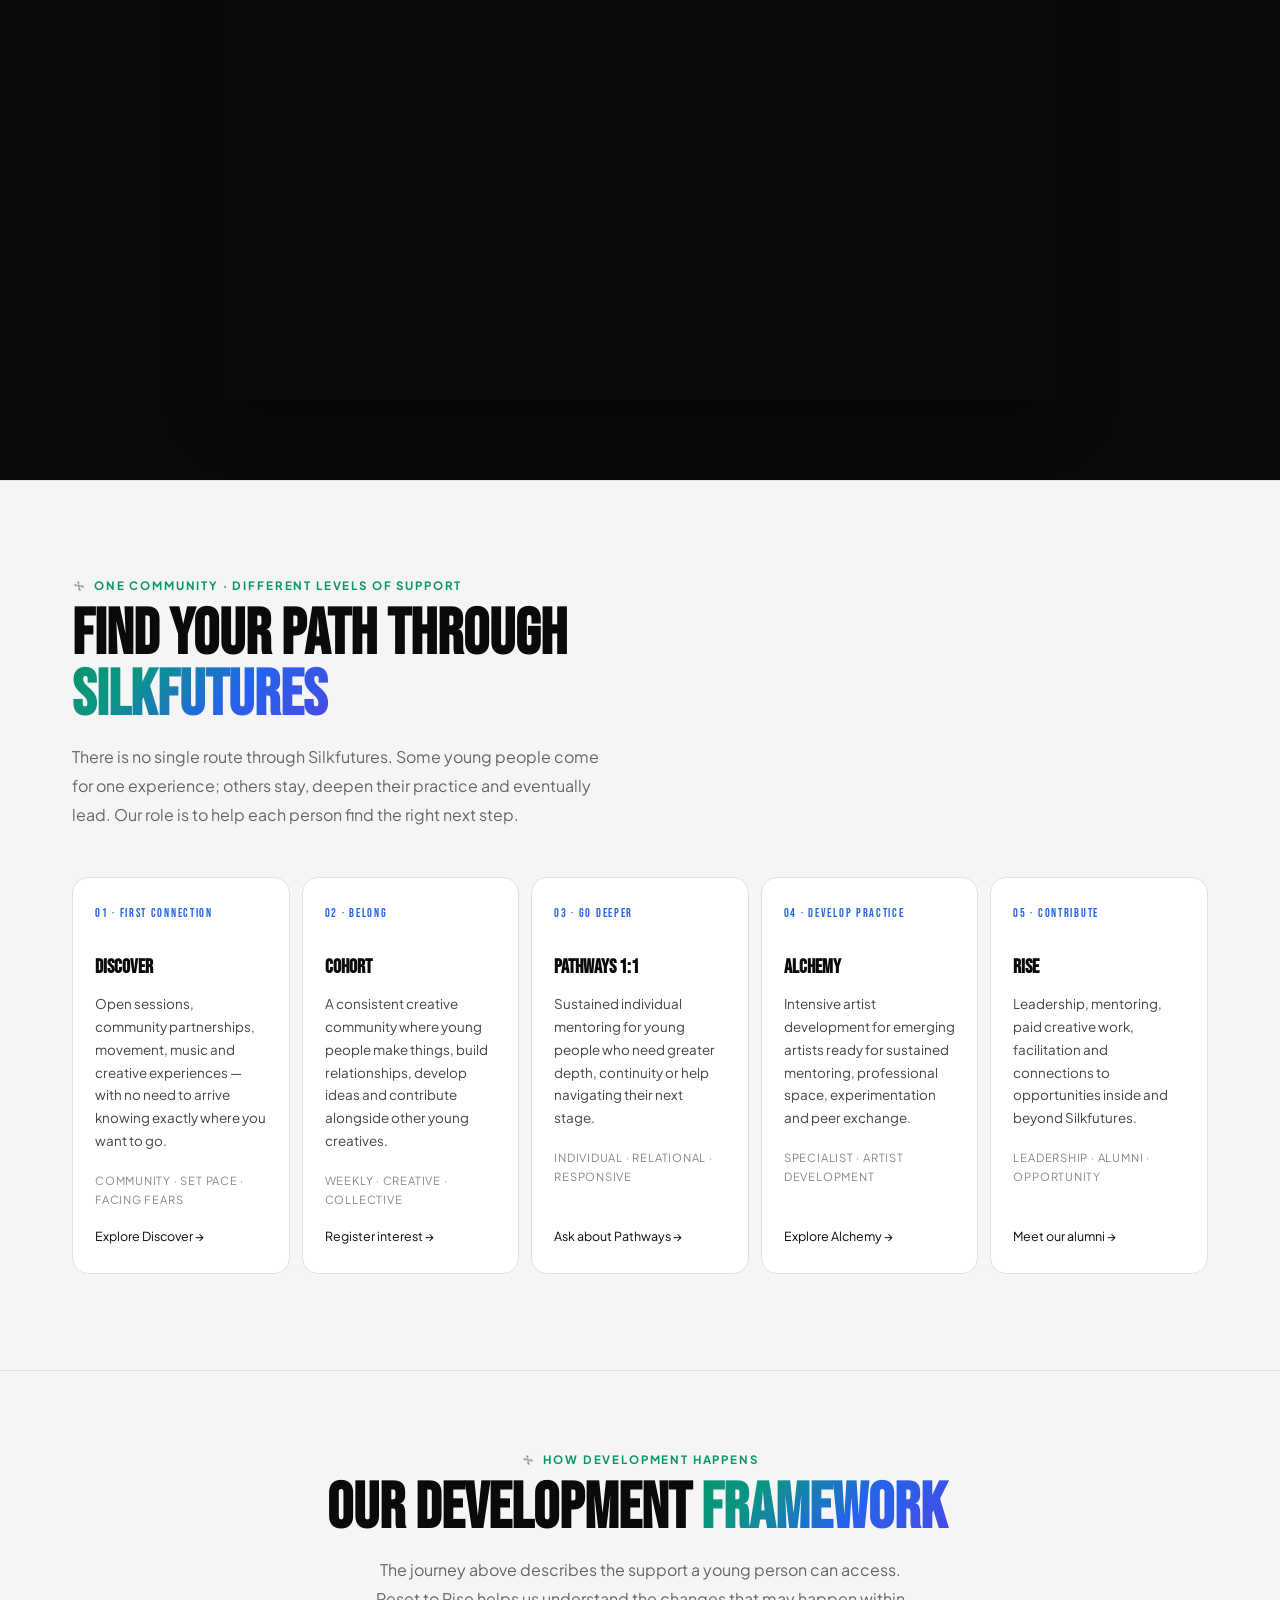
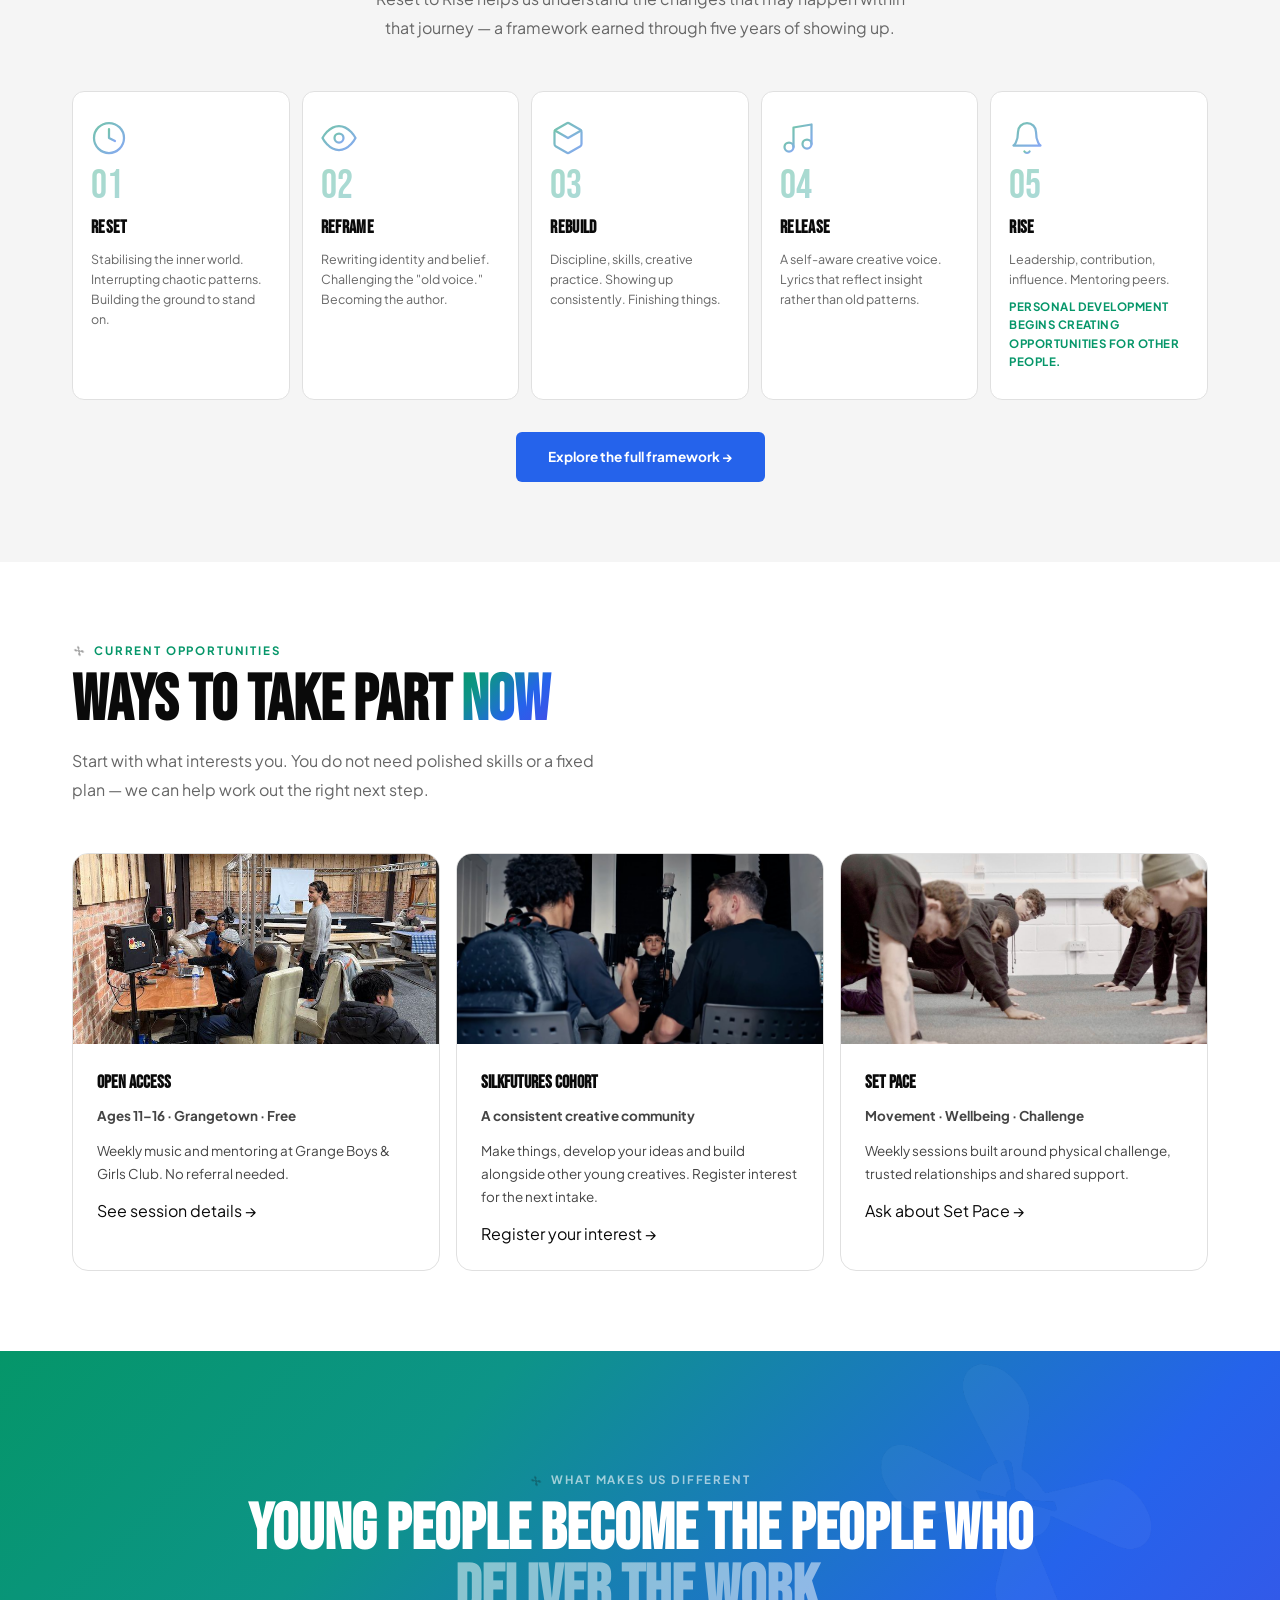
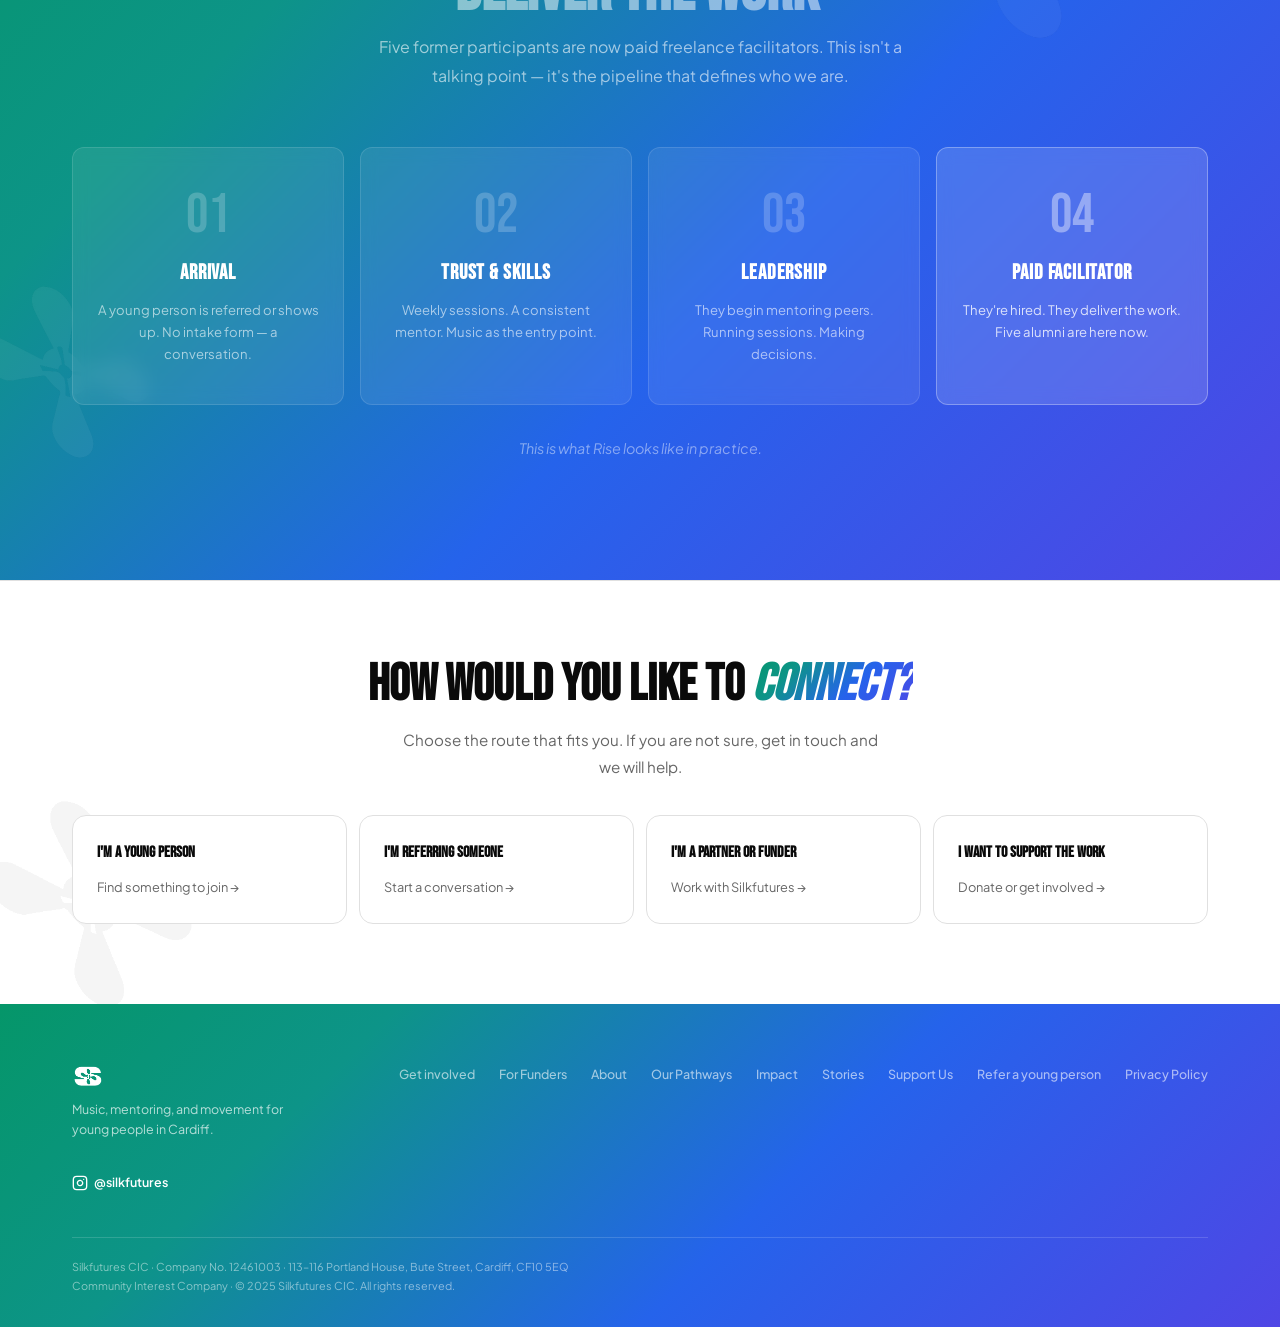
==== commit c78b174b: "Balance homepage photos and integrate mentoring portrait" ====
--- a/public/index.html
+++ b/public/index.html
@@ -457,17 +457,18 @@
 
 /* Keep touch targets clear of the hero and usable on narrow screens. */
 .mob-toggle{min-width:44px;min-height:44px;align-items:center;justify-content:center}.nav-logo{display:flex;align-items:center;min-height:44px}a:focus-visible,button:focus-visible{outline:3px solid #059669;outline-offset:5px}@media(max-width:768px){.nav-links.open a{display:flex;align-items:center;min-height:44px}.nav-links.open{gap:8px}.nav-inner{padding:0 24px}}
-.home-studio-gallery{padding:clamp(24px,5vw,64px) 0}
-.home-studio-grid{display:grid;grid-template-columns:3fr 2fr;gap:clamp(10px,2vw,24px);align-items:stretch}
-.home-studio-landscapes{display:grid;gap:clamp(10px,2vw,24px)}
-.home-studio-grid img{display:block;width:100%;height:100%;object-fit:cover;border-radius:12px}
-.home-studio-landscapes img{aspect-ratio:3/2}
-.home-studio-grid>.home-studio-portrait{min-height:0;object-position:65% center}
+/* A single, compact photo story; portrait accompanies the mentoring copy. */
+.home-studio-gallery{padding:clamp(32px,5vw,64px) 0}
+.home-studio-gallery .section-label{margin-bottom:14px}
+.home-studio-grid{display:grid;grid-template-columns:repeat(2,minmax(0,1fr));gap:clamp(12px,2vw,24px)}
+.home-studio-grid figure{margin:0;min-width:0}
+.home-studio-grid img{display:block;width:100%;height:auto;aspect-ratio:1600/1066;object-fit:cover;border-radius:12px}
+.home-mentoring-photo{display:block;width:100%;max-width:360px;height:auto;aspect-ratio:2/3;border-radius:12px;margin:24px auto 0}
+.hero-photo img[src="images/home-studio-group.jpg"]{aspect-ratio:3/2;display:block}
 @media(max-width:640px){
-  .home-studio-grid{grid-template-columns:1fr}
-  .home-studio-grid>.home-studio-portrait{height:auto;aspect-ratio:4/5}
+  .home-studio-grid{grid-template-columns:1fr;gap:16px}
+  .home-mentoring-photo{max-width:300px}
 }
-.hero-photo img[src="images/home-studio-group.jpg"]{aspect-ratio:3/2}
 </style>
 </head>
 <body>
@@ -502,7 +503,7 @@
 <a href="/get-involved" class="btn btn-white">Get involved</a>
 <a href="#" class="btn btn-glass" data-page="programmes">Explore our pathways</a>
 </div>
-</div><figure class="hero-photo"><img src="images/home-studio-group.jpg" alt="Three people gathered around the recording studio workstation" fetchpriority="high"></figure></div>
+</div><figure class="hero-photo"><img src="images/home-studio-group.jpg" alt="Three people gathered around the recording studio workstation" width="1920" height="1280" fetchpriority="high"></figure></div>
 </section>
 
 <div class="ticker"><div class="ticker-track">
@@ -518,20 +519,11 @@
 <p id="home-live-range" style="grid-column:1/-1;font-size:.8rem;color:var(--g600)">Loading the latest programme figures…</p>
 </div></div></section>
 
-<div class="photo-strip">
-<img src="images/studio-session.jpg" alt="Studio session" loading="lazy">
-<img src="images/woods-group.jpg" alt="Set Pace wellbeing session in the woods" loading="lazy">
-<img src="images/autumn-joy.jpg" alt="Young person on a Facing Fears trip" style="object-position:center 40%" loading="lazy">
-</div>
-
 <section class="home-studio-gallery" aria-labelledby="home-studio-title"><div class="wrap">
-<h2 id="home-studio-title" class="section-heading">INSIDE THE STUDIO</h2>
+<h2 id="home-studio-title" class="section-label">Inside the studio</h2>
 <div class="home-studio-grid">
-<div class="home-studio-landscapes">
-<img src="images/home-studio-conversation.jpg" alt="A person in a Silkfutures shirt speaking in the recording studio" loading="lazy">
-<img src="images/home-studio-listening.jpg" alt="Two young people listening from a beanbag in the studio" loading="lazy">
-</div>
-<img class="home-studio-portrait" src="images/home-studio-writing.jpg" alt="A young person writing with a pencil in the studio" loading="lazy">
+<figure><img src="images/home-studio-conversation.jpg" width="1600" height="1066" alt="A mentor speaking with young people in the Silkfutures recording studio" loading="lazy"></figure>
+<figure><img src="images/home-studio-listening.jpg" width="1600" height="1066" alt="Two young people listening from a beanbag in the studio" loading="lazy"></figure>
 </div>
 </div></section>
 
@@ -555,7 +547,7 @@
 <p><a href="#" data-page="about" class="link">Read more about us →</a></p>
 </div></div>
 <div class="fi fd2"><div class="quote-block"><p>"It's like they're always listening, even before I say something. I feel part of a team, part of a family."</p><cite>— Young person, Silkfutures</cite></div>
-<img src="images/mic-performance.png" alt="Young person performing with headphones and mic" style="width:100%;border-radius:12px;margin-top:24px" loading="lazy">
+<img class="home-mentoring-photo" src="images/home-studio-writing.jpg" width="1000" height="1500" alt="A young person developing her ideas with a pencil and notebook in the studio" loading="lazy">
 </div>
 </div></div></section>
 
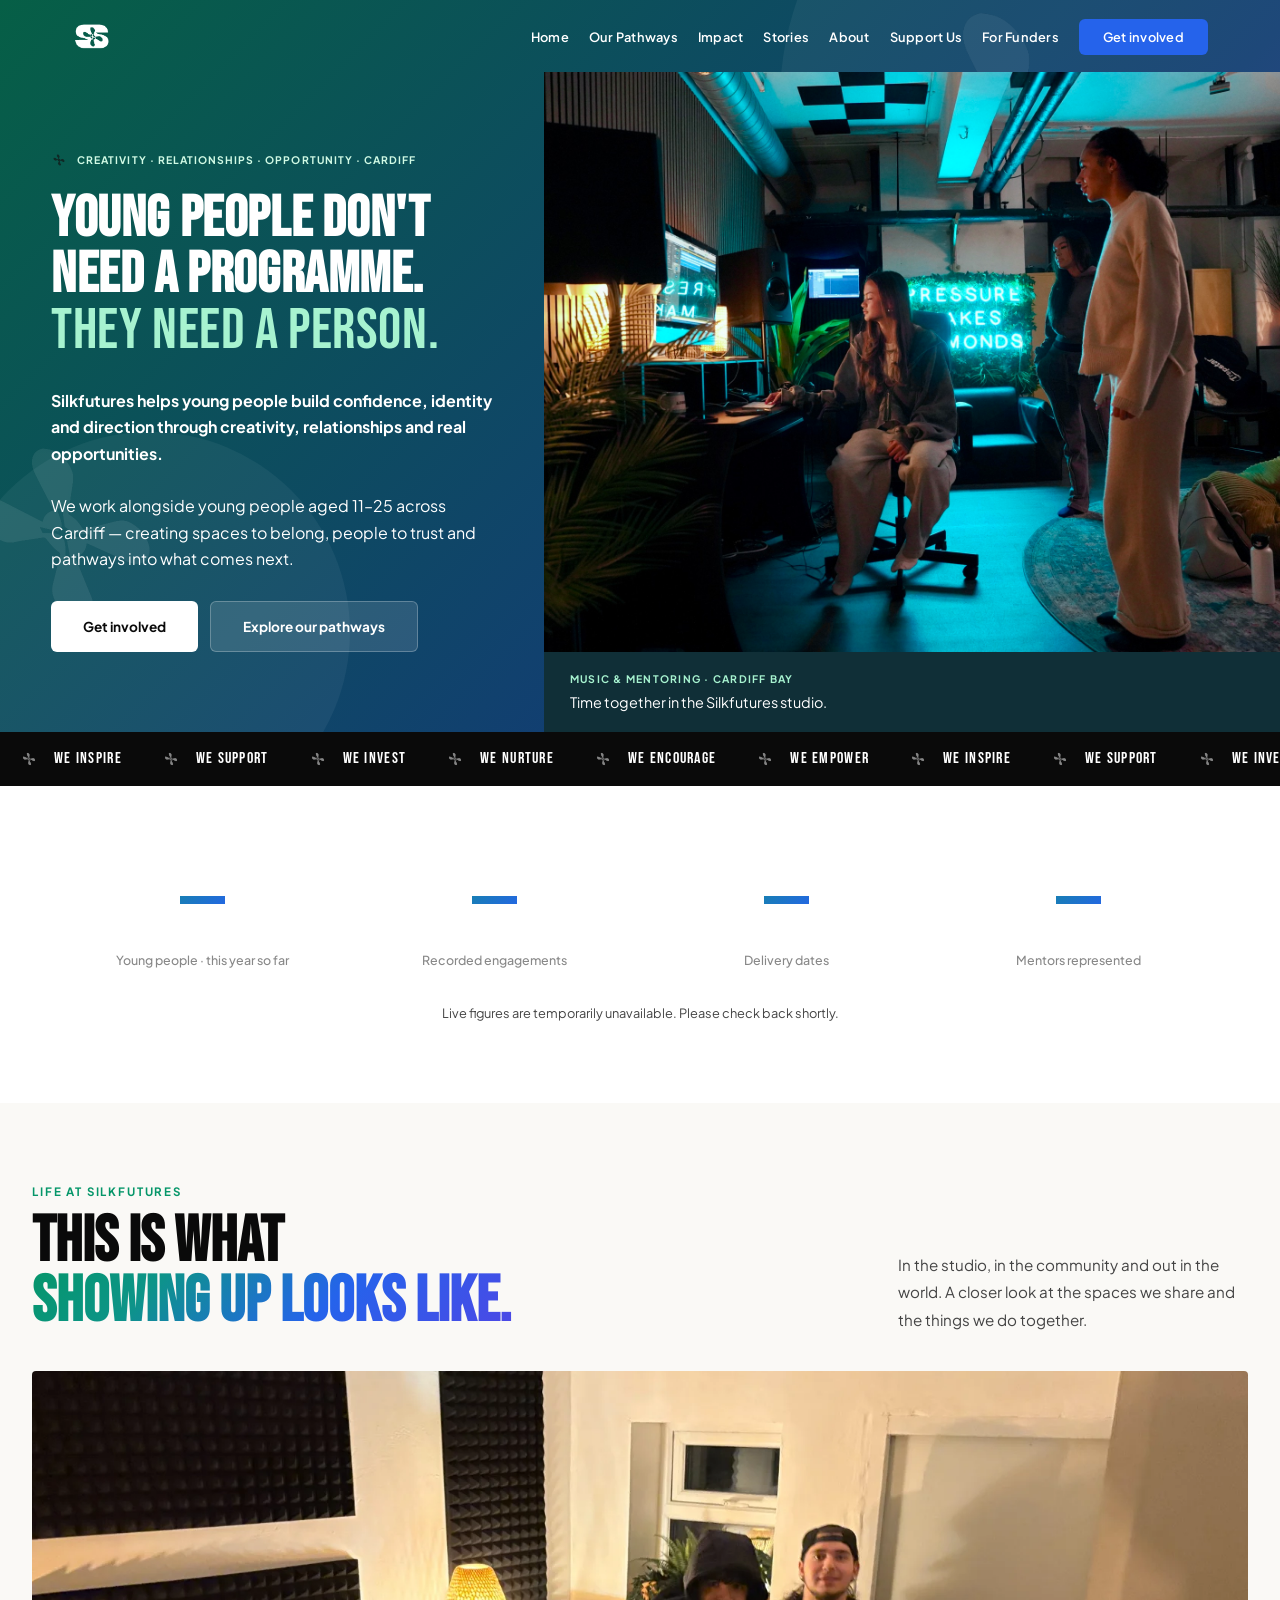
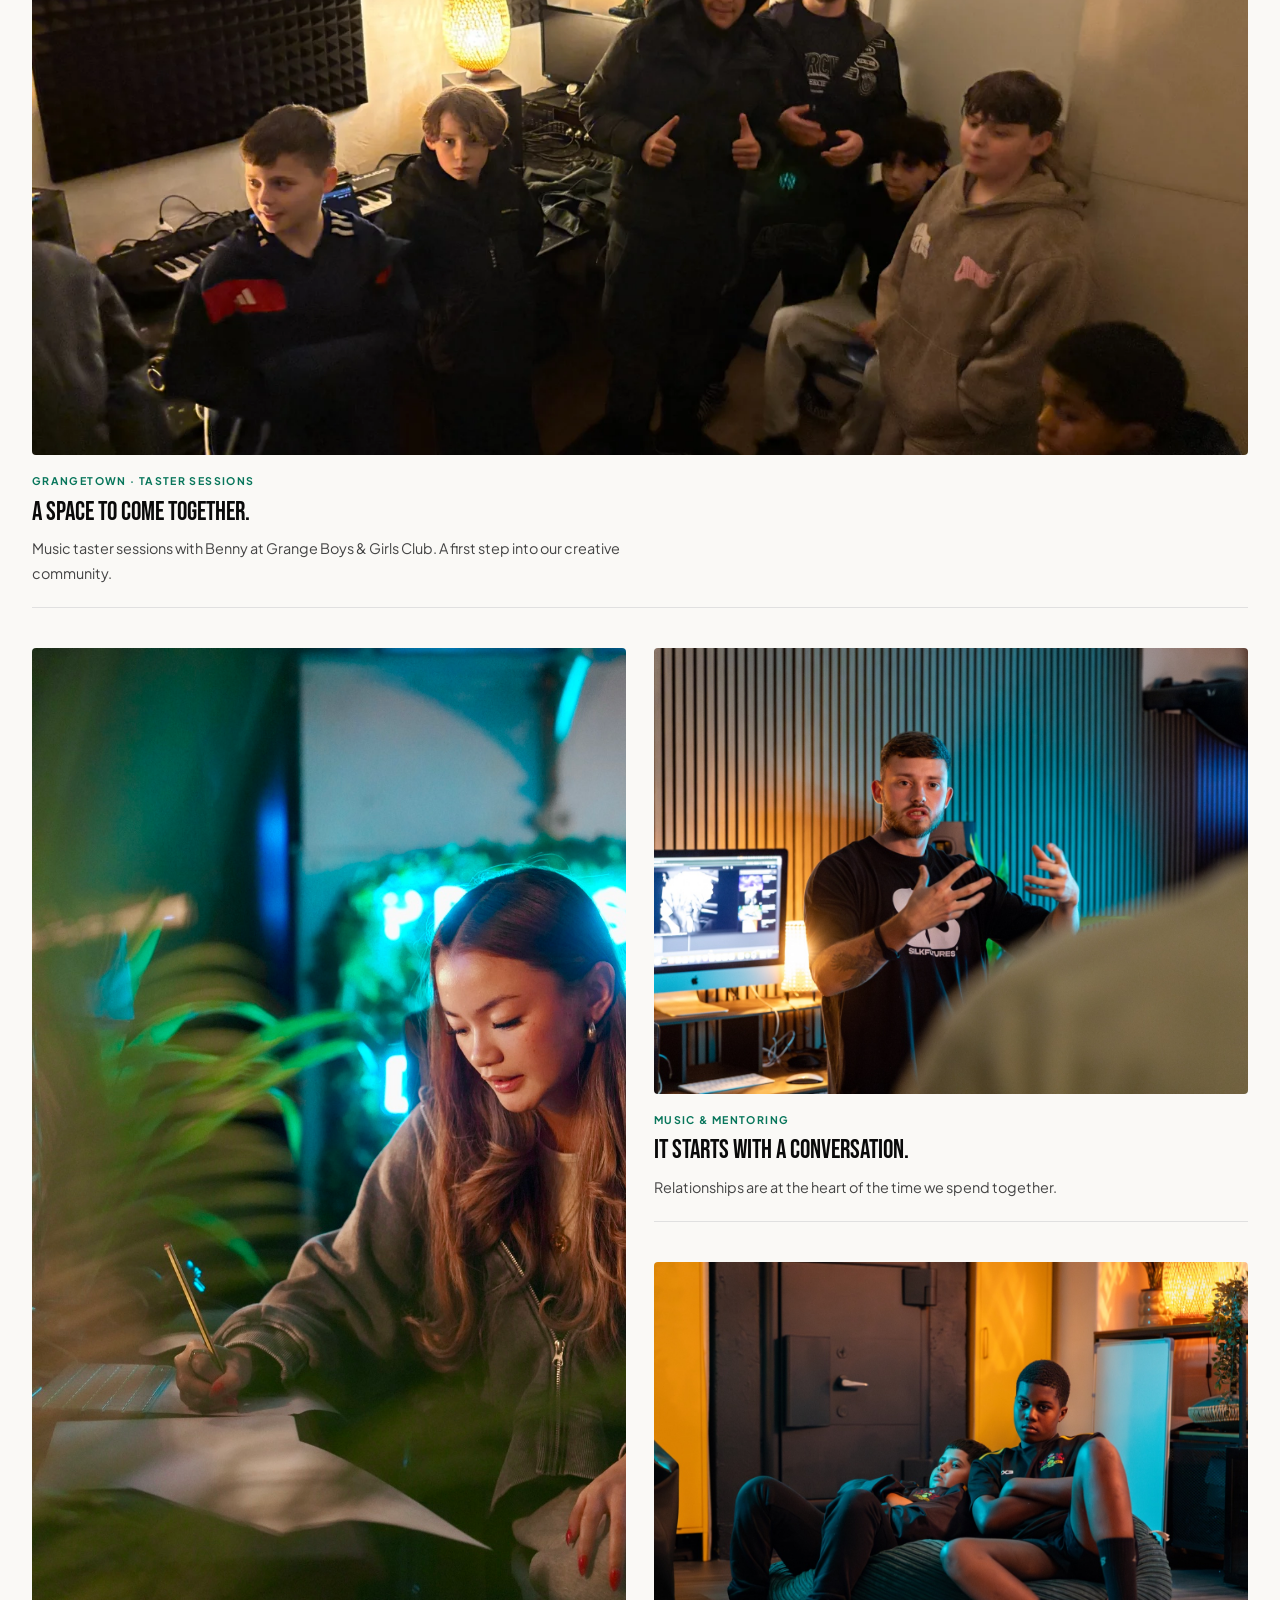
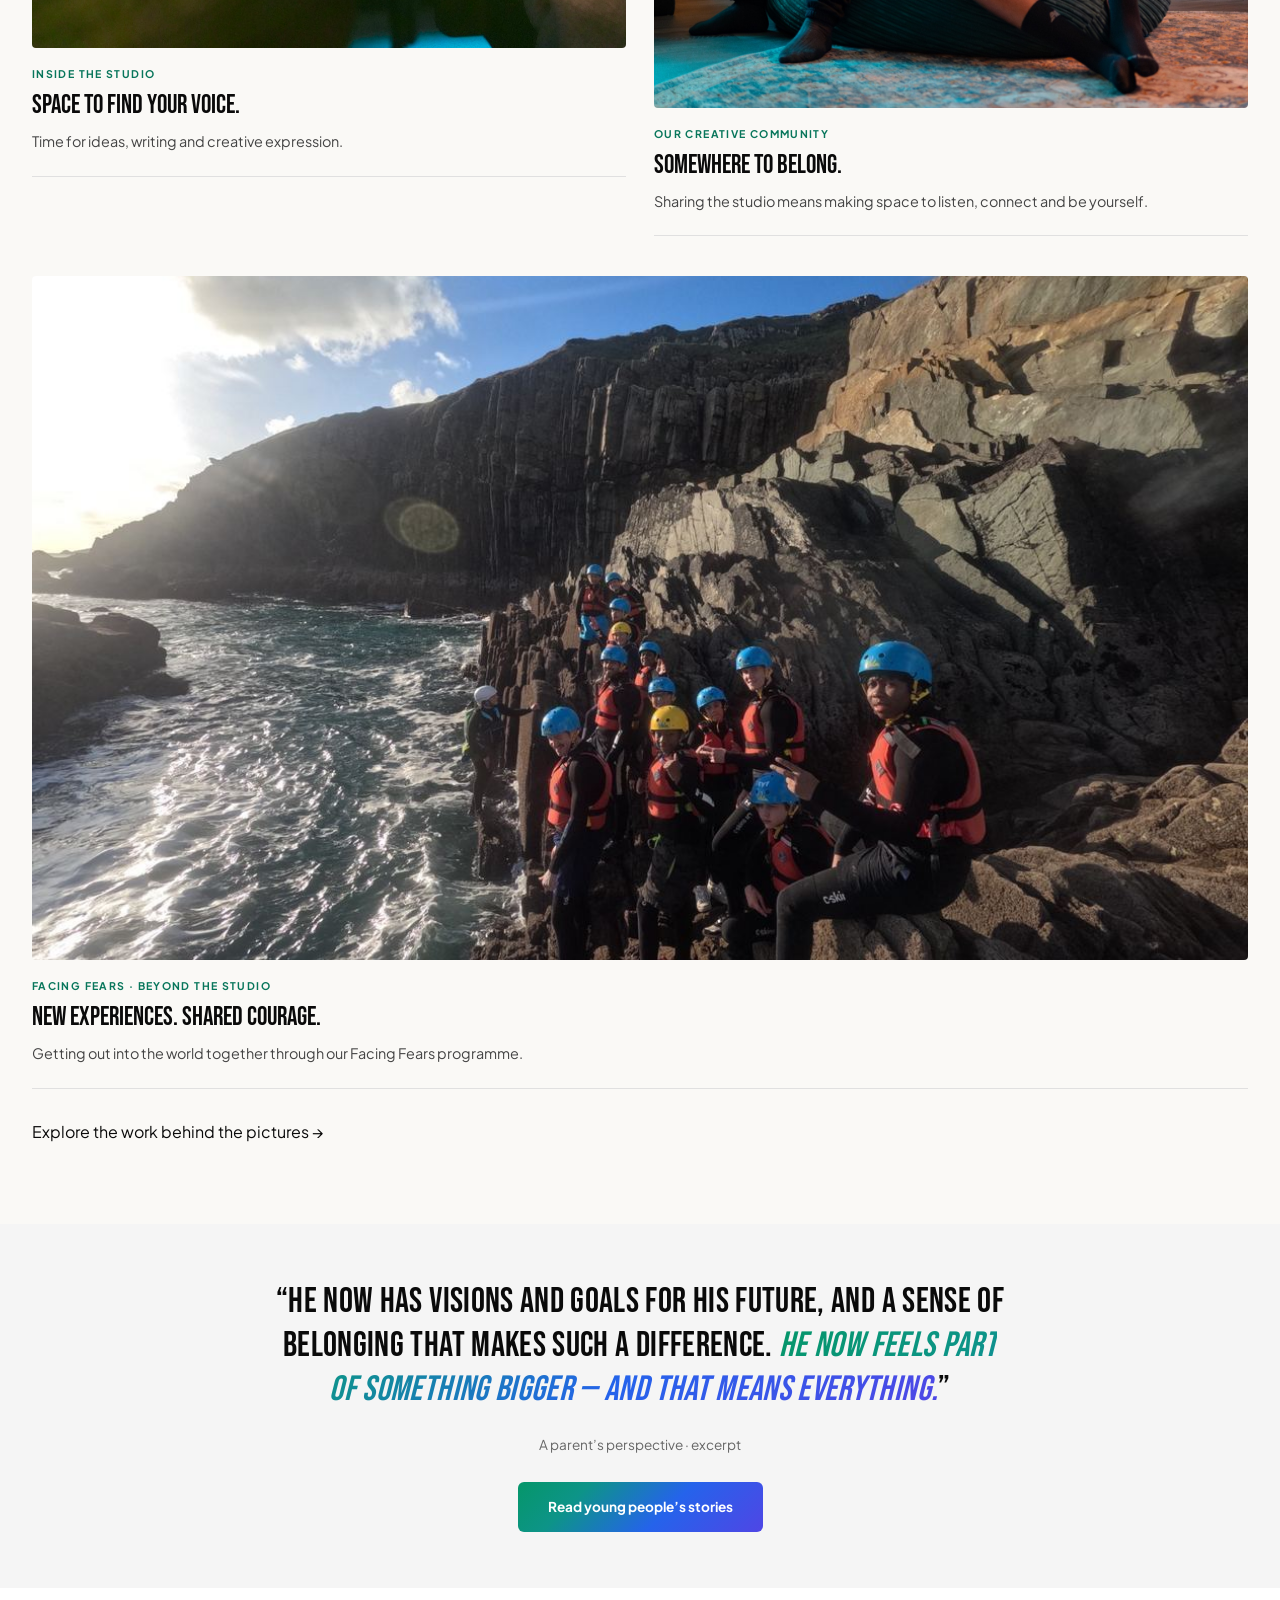
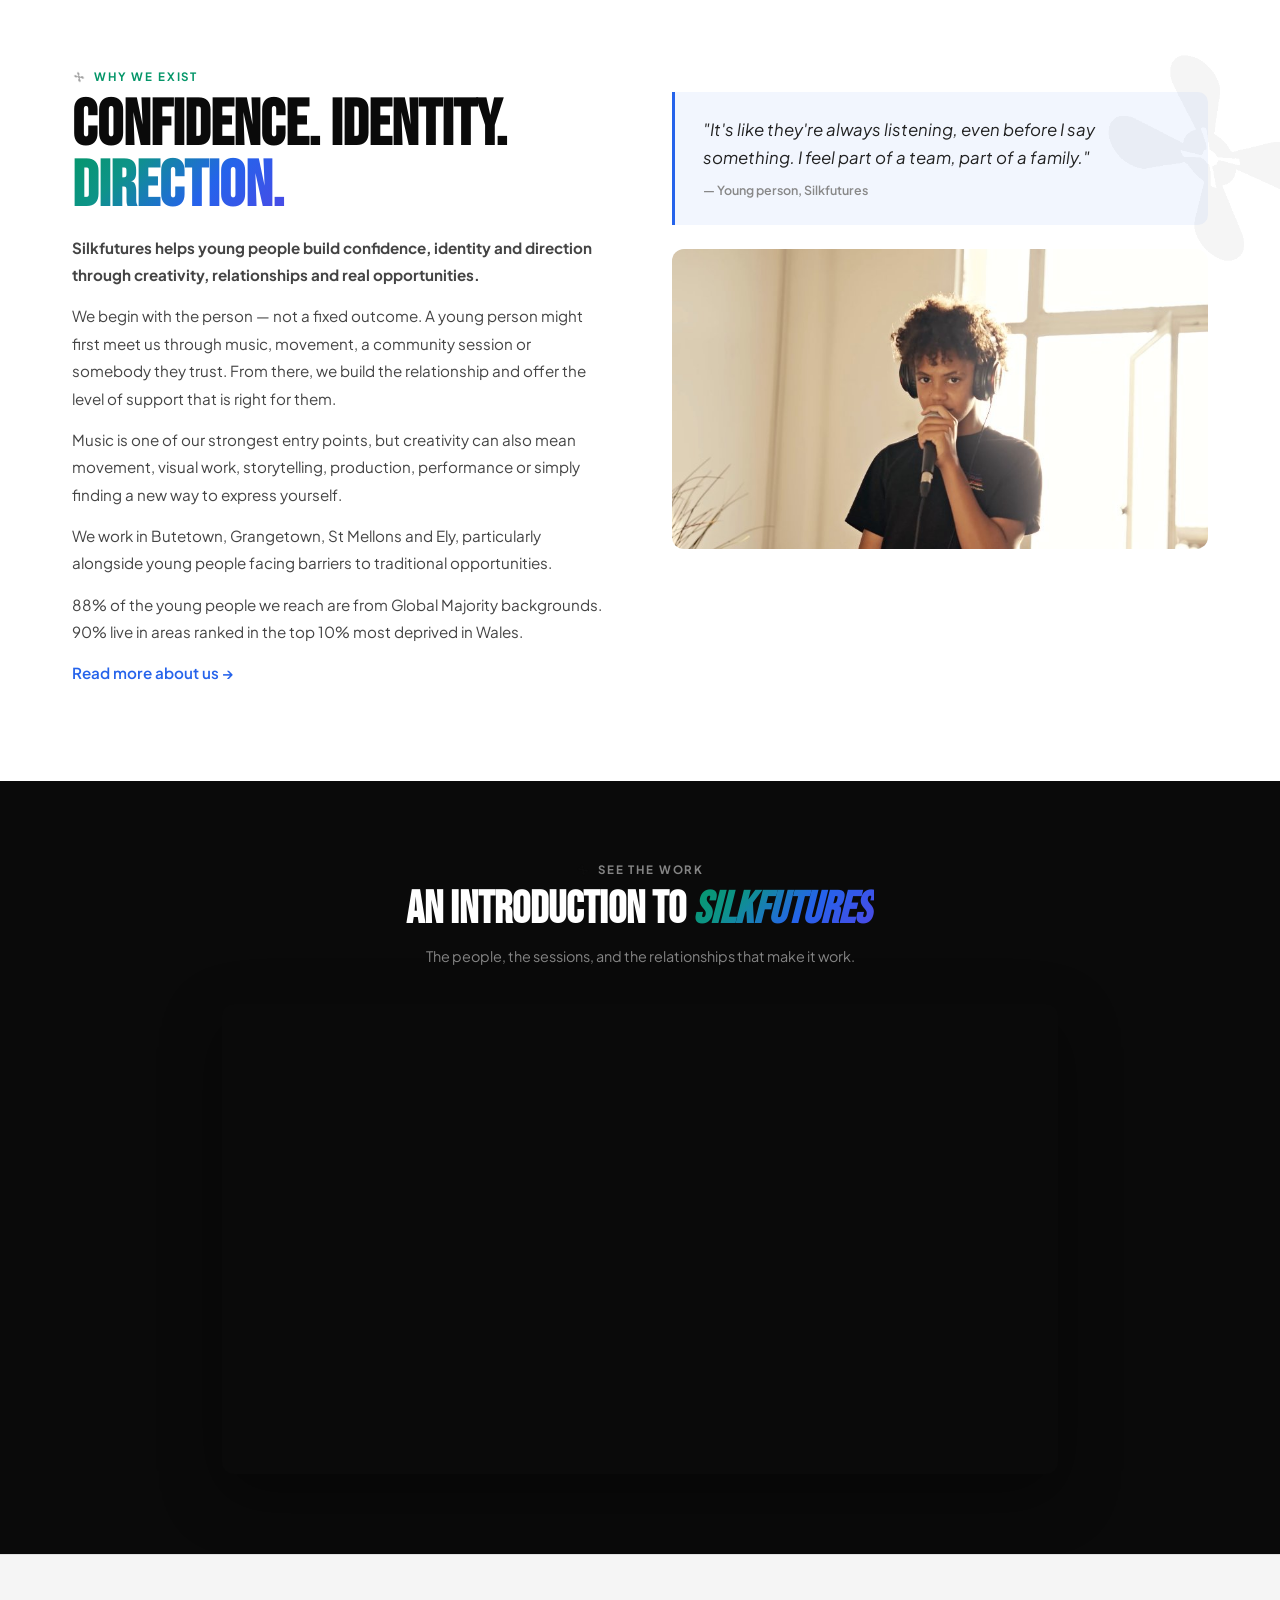
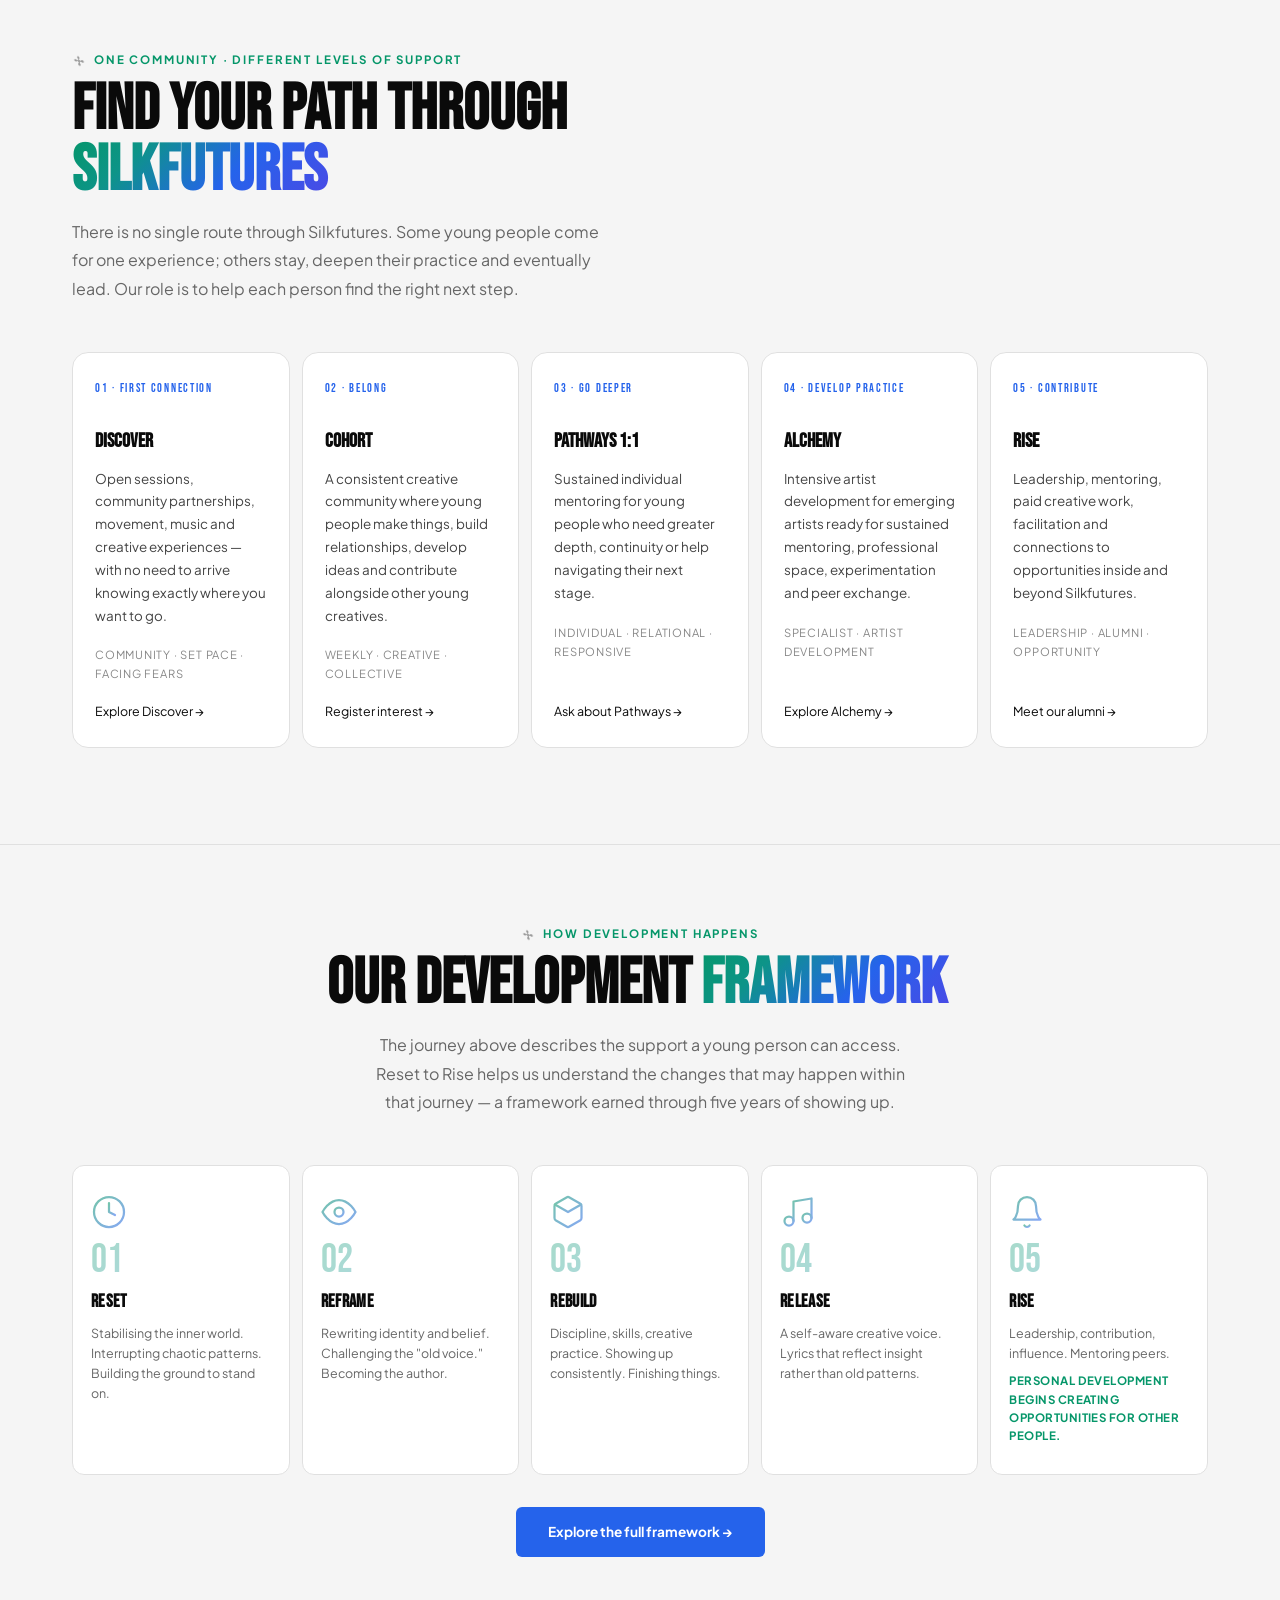
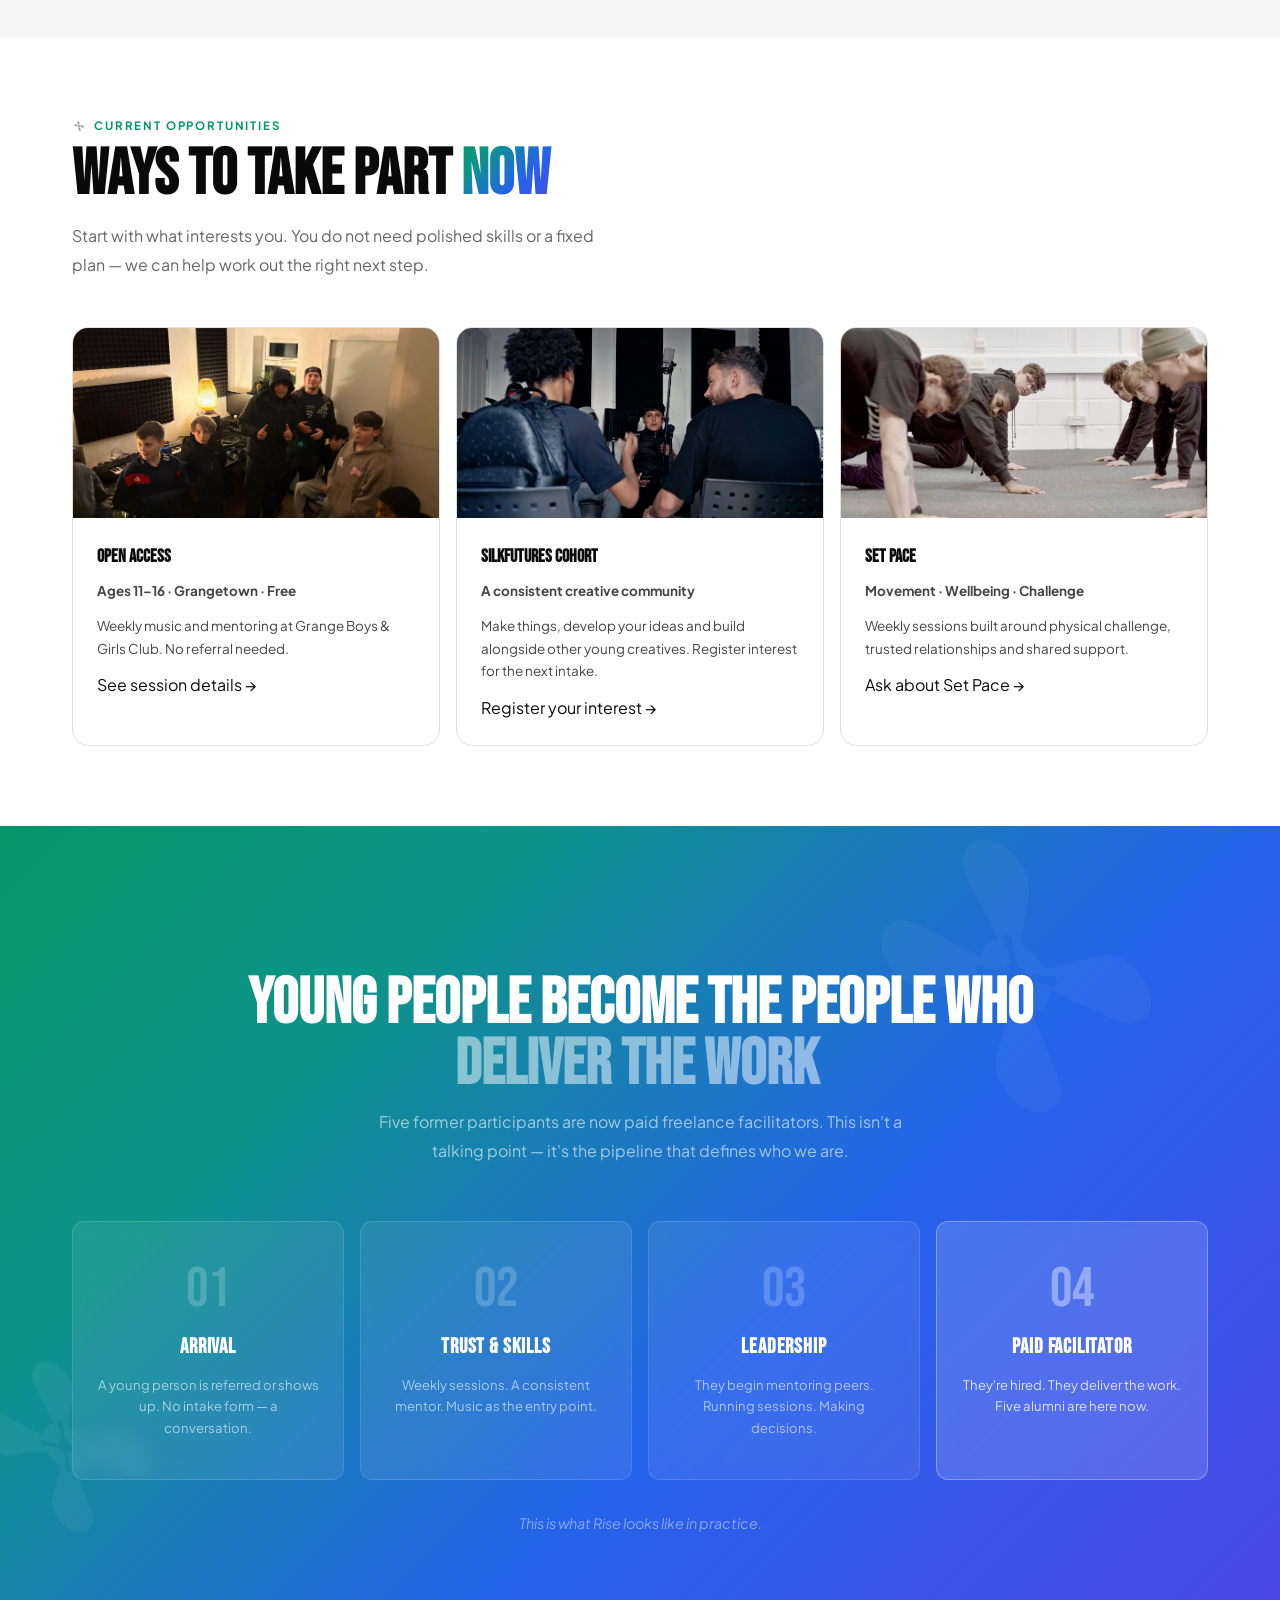
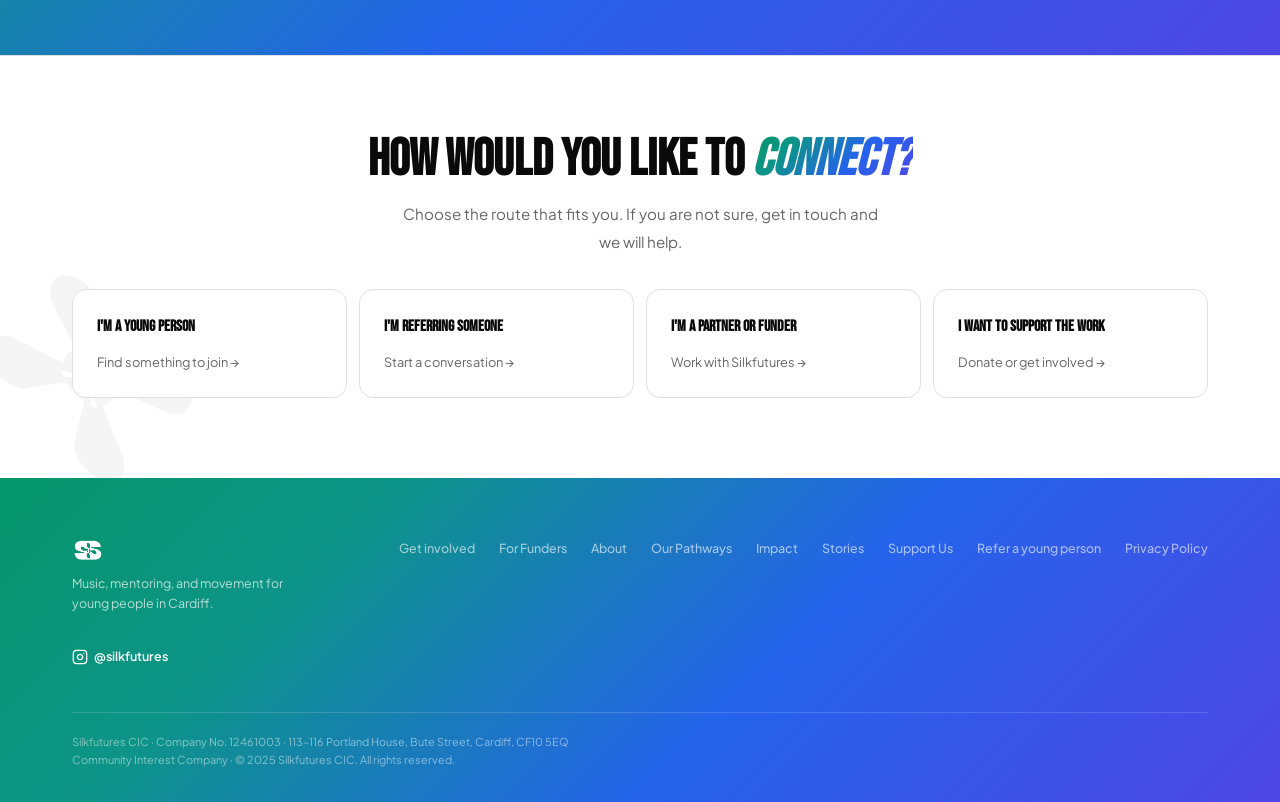
==== commit bdb049ef: "Rework homepage around large captioned photography and Grangetown sessions" ====
--- a/public/index.html
+++ b/public/index.html
@@ -457,18 +457,53 @@
 
 /* Keep touch targets clear of the hero and usable on narrow screens. */
 .mob-toggle{min-width:44px;min-height:44px;align-items:center;justify-content:center}.nav-logo{display:flex;align-items:center;min-height:44px}a:focus-visible,button:focus-visible{outline:3px solid #059669;outline-offset:5px}@media(max-width:768px){.nav-links.open a{display:flex;align-items:center;min-height:44px}.nav-links.open{gap:8px}.nav-inner{padding:0 24px}}
-/* A single, compact photo story; portrait accompanies the mentoring copy. */
-.home-studio-gallery{padding:clamp(32px,5vw,64px) 0}
-.home-studio-gallery .section-label{margin-bottom:14px}
-.home-studio-grid{display:grid;grid-template-columns:repeat(2,minmax(0,1fr));gap:clamp(12px,2vw,24px)}
-.home-studio-grid figure{margin:0;min-width:0}
-.home-studio-grid img{display:block;width:100%;height:auto;aspect-ratio:1600/1066;object-fit:cover;border-radius:12px}
-.home-mentoring-photo{display:block;width:100%;max-width:360px;height:auto;aspect-ratio:2/3;border-radius:12px;margin:24px auto 0}
-.hero-photo img[src="images/home-studio-group.jpg"]{aspect-ratio:3/2;display:block}
+.home-studio-gallery{padding:clamp(24px,5vw,64px) 0}
+.home-studio-grid{display:grid;grid-template-columns:3fr 2fr;gap:clamp(10px,2vw,24px);align-items:stretch}
+.home-studio-landscapes{display:grid;gap:clamp(10px,2vw,24px)}
+.home-studio-grid img{display:block;width:100%;height:100%;object-fit:cover;border-radius:12px}
+.home-studio-landscapes img{aspect-ratio:3/2}
+.home-studio-grid>.home-studio-portrait{min-height:0;object-position:65% center}
 @media(max-width:640px){
-  .home-studio-grid{grid-template-columns:1fr;gap:16px}
-  .home-mentoring-photo{max-width:300px}
+  .home-studio-grid{grid-template-columns:1fr}
+  .home-studio-grid>.home-studio-portrait{height:auto;aspect-ratio:4/5}
 }
+.hero-photo img[src="images/home-studio-group.jpg"]{aspect-ratio:3/2}
+
+/* Photography-led homepage: generous frames and captions that stay readable. */
+#page-home .hero{min-height:0;padding-top:var(--nh);background:linear-gradient(135deg,#065f46,#123e72 65%,#3730a3)}
+#page-home .hero-layout{max-width:none;width:100%;padding:0;gap:0;grid-template-columns:minmax(0, .85fr) minmax(0,1.15fr);align-items:stretch}
+#page-home .hero-content{padding:64px clamp(24px,4vw,72px);align-self:center}
+#page-home .hero h1{font-size:clamp(3rem,4.5vw,5.4rem)}
+#page-home .hero-label{line-height:1.6;margin-bottom:22px}
+#page-home .hero-body{font-size:1rem;line-height:1.65}
+#page-home .hero-photo{margin:0;position:relative;min-width:0;display:flex;flex-direction:column;background:#102f37}
+#page-home .hero-photo img{display:block;width:100%;height:100%;min-height:580px;flex:1;aspect-ratio:auto;object-fit:cover;object-position:54% center;border-radius:0}
+#page-home .hero-photo figcaption{padding:19px 26px;color:white;font-size:.9rem;line-height:1.5;background:#102f37}
+#page-home .hero-photo figcaption span{display:block;font-size:.65rem;letter-spacing:.12em;text-transform:uppercase;color:#a7f3d0;margin-bottom:5px;font-weight:700}
+.activity-journal{padding:80px 0;background:#faf9f6}
+.activity-journal>.wrap{max-width:1440px}
+.journal-heading{display:flex;gap:48px;align-items:end;justify-content:space-between;margin-bottom:38px}
+.journal-heading .section-heading{margin-bottom:0}
+.journal-heading>p{max-width:350px;color:var(--g600);line-height:1.8;font-size:.95rem}
+.activity-grid{display:grid;grid-template-columns:1fr 1fr;gap:40px 28px}
+.activity-photo{margin:0;min-width:0}
+.activity-photo img{display:block;width:100%;height:auto;aspect-ratio:4/3;object-fit:cover;border-radius:4px}
+.activity-photo figcaption{padding:18px 0 0;border-bottom:1px solid var(--g200);padding-bottom:22px}
+.photo-kicker{display:block;font-size:.66rem;font-weight:700;letter-spacing:.13em;text-transform:uppercase;color:#08765b;margin-bottom:9px}
+.activity-photo h3{font-family:var(--fd);font-size:clamp(1.4rem,2vw,2rem);font-weight:400;line-height:1.1;margin-bottom:9px}
+.activity-photo p{font-size:.9rem;line-height:1.7;color:var(--g600);max-width:640px}
+.activity-wide{grid-column:1/-1}
+.activity-wide img{aspect-ratio:16/9}
+.activity-writing{grid-row:span 2}
+.activity-writing img{aspect-ratio:auto;height:calc(100% - 155px);max-height:1000px;object-position:center 35%}
+.journal-link{display:inline-block;margin-top:30px}
+.grange-journal{margin:40px 0}
+.grange-photo-grid{display:grid;grid-template-columns:1fr 1fr;gap:24px}
+.grange-photo-grid .activity-photo img{aspect-ratio:4/3}
+@media(min-width:1600px){#page-home .hero-photo img{max-height:850px}}
+@media(max-width:900px){#page-home .hero-photo{grid-row:1}#page-home .hero-content{grid-row:2}#page-home .hero-layout{grid-template-columns:1fr}#page-home .hero-content{padding:48px 24px 40px}#page-home .hero h1{font-size:clamp(3rem,7.5vw,5rem);max-width:760px}#page-home .hero-body{max-width:660px}#page-home .hero-photo img{min-height:0;height:auto;aspect-ratio:3/2;flex:none;object-fit:cover}#page-home .hero-photo figcaption{padding:16px 24px}.journal-heading{display:block}.journal-heading>p{max-width:600px;margin-top:20px}.activity-journal{padding:48px 0}}
+@media(max-width:600px){.activity-grid,.grange-photo-grid{grid-template-columns:1fr;gap:30px}.activity-wide{grid-column:auto}.activity-writing{grid-row:auto}.activity-writing img{height:auto;max-height:none;aspect-ratio:4/5}.activity-wide img{aspect-ratio:4/3}.activity-photo figcaption{padding-top:15px}.activity-photo h3{font-size:1.6rem}#page-home .hero h1{font-size:clamp(2.7rem,10vw,3.6rem)}#page-home .hero-ctas{flex-direction:row}#page-home .hero-content{padding-top:32px}.journal-heading .section-heading{font-size:2.2rem}.activity-journal .wrap{padding:0 20px}}
+
 </style>
 </head>
 <body>
@@ -503,7 +538,7 @@
 <a href="/get-involved" class="btn btn-white">Get involved</a>
 <a href="#" class="btn btn-glass" data-page="programmes">Explore our pathways</a>
 </div>
-</div><figure class="hero-photo"><img src="images/home-studio-group.jpg" alt="Three people gathered around the recording studio workstation" width="1920" height="1280" fetchpriority="high"></figure></div>
+</div><figure class="hero-photo"><img src="images/home-studio-group.jpg" alt="Three people gathered around the recording studio workstation" fetchpriority="high" width="1536" height="1024"><figcaption><span>Music &amp; mentoring · Cardiff Bay</span>Time together in the Silkfutures studio.</figcaption></figure></div>
 </section>
 
 <div class="ticker"><div class="ticker-track">
@@ -519,13 +554,10 @@
 <p id="home-live-range" style="grid-column:1/-1;font-size:.8rem;color:var(--g600)">Loading the latest programme figures…</p>
 </div></div></section>
 
-<section class="home-studio-gallery" aria-labelledby="home-studio-title"><div class="wrap">
-<h2 id="home-studio-title" class="section-label">Inside the studio</h2>
-<div class="home-studio-grid">
-<figure><img src="images/home-studio-conversation.jpg" width="1600" height="1066" alt="A mentor speaking with young people in the Silkfutures recording studio" loading="lazy"></figure>
-<figure><img src="images/home-studio-listening.jpg" width="1600" height="1066" alt="Two young people listening from a beanbag in the studio" loading="lazy"></figure>
-</div>
-</div></section>
+<section class="activity-journal" aria-labelledby="activity-title"><div class="wrap">
+<div class="journal-heading"><div><span class="section-label">Life at Silkfutures</span><h2 class="section-heading" id="activity-title">THIS IS WHAT<br><em>SHOWING UP LOOKS LIKE.</em></h2></div><p>In the studio, in the community and out in the world. A closer look at the spaces we share and the things we do together.</p></div>
+<div class="activity-grid">
+<figure class="activity-photo activity-wide"><img src="images/grangetown-taster-group.webp" alt="Young people and a mentor gathered in the Grangetown studio" loading="lazy"><figcaption><span class="photo-kicker">Grangetown · Taster sessions</span><h3>A space to come together.</h3><p>Music taster sessions with Benny at Grange Boys &amp; Girls Club. A first step into our creative community.</p></figcaption></figure><figure class="activity-photo activity-writing"><img src="images/home-studio-writing.jpg" alt="A young person writing in the recording studio" loading="lazy"><figcaption><span class="photo-kicker">Inside the studio</span><h3>Space to find your voice.</h3><p>Time for ideas, writing and creative expression.</p></figcaption></figure><figure class="activity-photo "><img src="images/home-studio-conversation.jpg" alt="A mentor talking with young people in the studio" loading="lazy"><figcaption><span class="photo-kicker">Music &amp; mentoring</span><h3>It starts with a conversation.</h3><p>Relationships are at the heart of the time we spend together.</p></figcaption></figure><figure class="activity-photo "><img src="images/home-studio-listening.jpg" alt="Two young people sharing a beanbag in the studio" loading="lazy"><figcaption><span class="photo-kicker">Our creative community</span><h3>Somewhere to belong.</h3><p>Sharing the studio means making space to listen, connect and be yourself.</p></figcaption></figure><figure class="activity-photo activity-wide"><img src="images/coasteering-group.jpg" alt="The group together on coastal rocks during a Facing Fears trip" loading="lazy"><figcaption><span class="photo-kicker">Facing Fears · Beyond the studio</span><h3>New experiences. Shared courage.</h3><p>Getting out into the world together through our Facing Fears programme.</p></figcaption></figure></div><a href="#programmes" data-page="programmes" class="link journal-link">Explore the work behind the pictures →</a></div></section>
 
 <section class="home-testimonial"><div class="wrap">
 <figure><blockquote>“He now has visions and goals for his future, and a sense of belonging that makes such a difference. <em>He now feels part of something bigger — and that means everything.</em>”</blockquote><figcaption>A parent’s perspective · excerpt</figcaption></figure>
@@ -547,7 +579,7 @@
 <p><a href="#" data-page="about" class="link">Read more about us →</a></p>
 </div></div>
 <div class="fi fd2"><div class="quote-block"><p>"It's like they're always listening, even before I say something. I feel part of a team, part of a family."</p><cite>— Young person, Silkfutures</cite></div>
-<img class="home-mentoring-photo" src="images/home-studio-writing.jpg" width="1000" height="1500" alt="A young person developing her ideas with a pencil and notebook in the studio" loading="lazy">
+<img src="images/mic-performance.png" alt="Young person performing with headphones and mic" style="width:100%;border-radius:12px;margin-top:24px" loading="lazy">
 </div>
 </div></div></section>
 
@@ -600,7 +632,7 @@
 <h2 class="section-heading fi">WAYS TO TAKE PART <em>NOW</em></h2>
 <p class="section-sub fi">Start with what interests you. You do not need polished skills or a fixed plan — we can help work out the right next step.</p>
 <div class="opportunity-grid">
-<article class="opportunity-card fi"><img src="images/community-session.jpg" alt="Young people creating together at a Silkfutures community session" loading="lazy"><div class="opportunity-body"><h3>OPEN ACCESS</h3><p><strong>Ages 11–16 · Grangetown · Free</strong></p><p>Weekly music and mentoring at Grange Boys &amp; Girls Club. No referral needed.</p><a href="#" data-page="programmes" class="link">See session details →</a></div></article>
+<article class="opportunity-card fi"><img src="images/grangetown-taster-group.webp" alt="Young people creating together at a Silkfutures community session" loading="lazy"><div class="opportunity-body"><h3>OPEN ACCESS</h3><p><strong>Ages 11–16 · Grangetown · Free</strong></p><p>Weekly music and mentoring at Grange Boys &amp; Girls Club. No referral needed.</p><a href="#" data-page="programmes" class="link">See session details →</a></div></article>
 <article class="opportunity-card fi fd1"><img src="images/studio-circle.png" alt="Young creatives gathered in a studio circle" loading="lazy"><div class="opportunity-body"><h3>SILKFUTURES COHORT</h3><p><strong>A consistent creative community</strong></p><p>Make things, develop your ideas and build alongside other young creatives. Register interest for the next intake.</p><a href="#" data-page="refer" class="link">Register your interest →</a></div></article>
 <article class="opportunity-card fi fd2"><img src="images/sp-main.jpg" alt="Set Pace movement and wellbeing session" loading="lazy"><div class="opportunity-body"><h3>SET PACE</h3><p><strong>Movement · Wellbeing · Challenge</strong></p><p>Weekly sessions built around physical challenge, trusted relationships and shared support.</p><a href="#" data-page="refer" class="link">Ask about Set Pace →</a></div></article>
 </div>
@@ -884,7 +916,7 @@
 
 <p>Sessions are structured to separate age and experience groups — allowing for deeper individual engagement at every level. Benny splits the time deliberately: working with the older young people on their own projects first, then inviting the younger boys in for their session. He splits them not out of hierarchy, but because the younger participants can feel intimidated — and giving them space to build confidence before the room fills up makes all the difference. Benny is also training young people to become proficient on the computer — so they can record, mix, and produce for each other. The goal is not dependence on the mentor. The goal is capability.</p>
 
-<h3 style="font-family:var(--fd);font-size:1.1rem;margin:32px 0 16px">FROM THE SESSIONS</h3>
+<div class="grange-journal"><h3 class="section-heading">A LOOK INSIDE THE TASTER SESSIONS</h3><div class="grange-photo-grid"><figure class="activity-photo "><img src="images/grangetown-taster-group.webp" alt="Young people and a mentor in the Grangetown studio" loading="lazy"><figcaption><span class="photo-kicker">Grangetown · Taster sessions</span><h3>Together in the studio.</h3></figcaption></figure><figure class="activity-photo "><img src="images/grangetown-taster-sofa.webp" alt="Young people gathered on chairs and a sofa at a taster session" loading="lazy"><figcaption><span class="photo-kicker">Grangetown · Taster sessions</span><h3>Meeting the group.</h3></figcaption></figure><figure class="activity-photo "><img src="images/grangetown-taster-together.webp" alt="Three young people sitting together during a taster session" loading="lazy"><figcaption><span class="photo-kicker">Grangetown · Taster sessions</span><h3>Time together between the music.</h3></figcaption></figure><figure class="activity-photo "><img src="images/grangetown-studio.webp" alt="Warmly lit Grangetown studio with microphone, keyboard and recording equipment" loading="lazy"><figcaption><span class="photo-kicker">Grangetown · Taster sessions</span><h3>A community room, made into a studio.</h3></figcaption></figure></div></div><h3 style="font-family:var(--fd);font-size:1.1rem;margin:32px 0 16px">FROM THE SESSIONS</h3>
 
 <div class="quote-block" style="margin-bottom:20px">
 <p>"The first half of the session was spent making progress on one young person's debut single — a song about someone he hadn't seen since he was 12 years old. Since he's been using Logic Pro at home, he was able to contribute to the mix, actually giving me tips on how to use the Logic stock auto-tune. This was very empowering for him — he was able to participate on a higher level."</p>
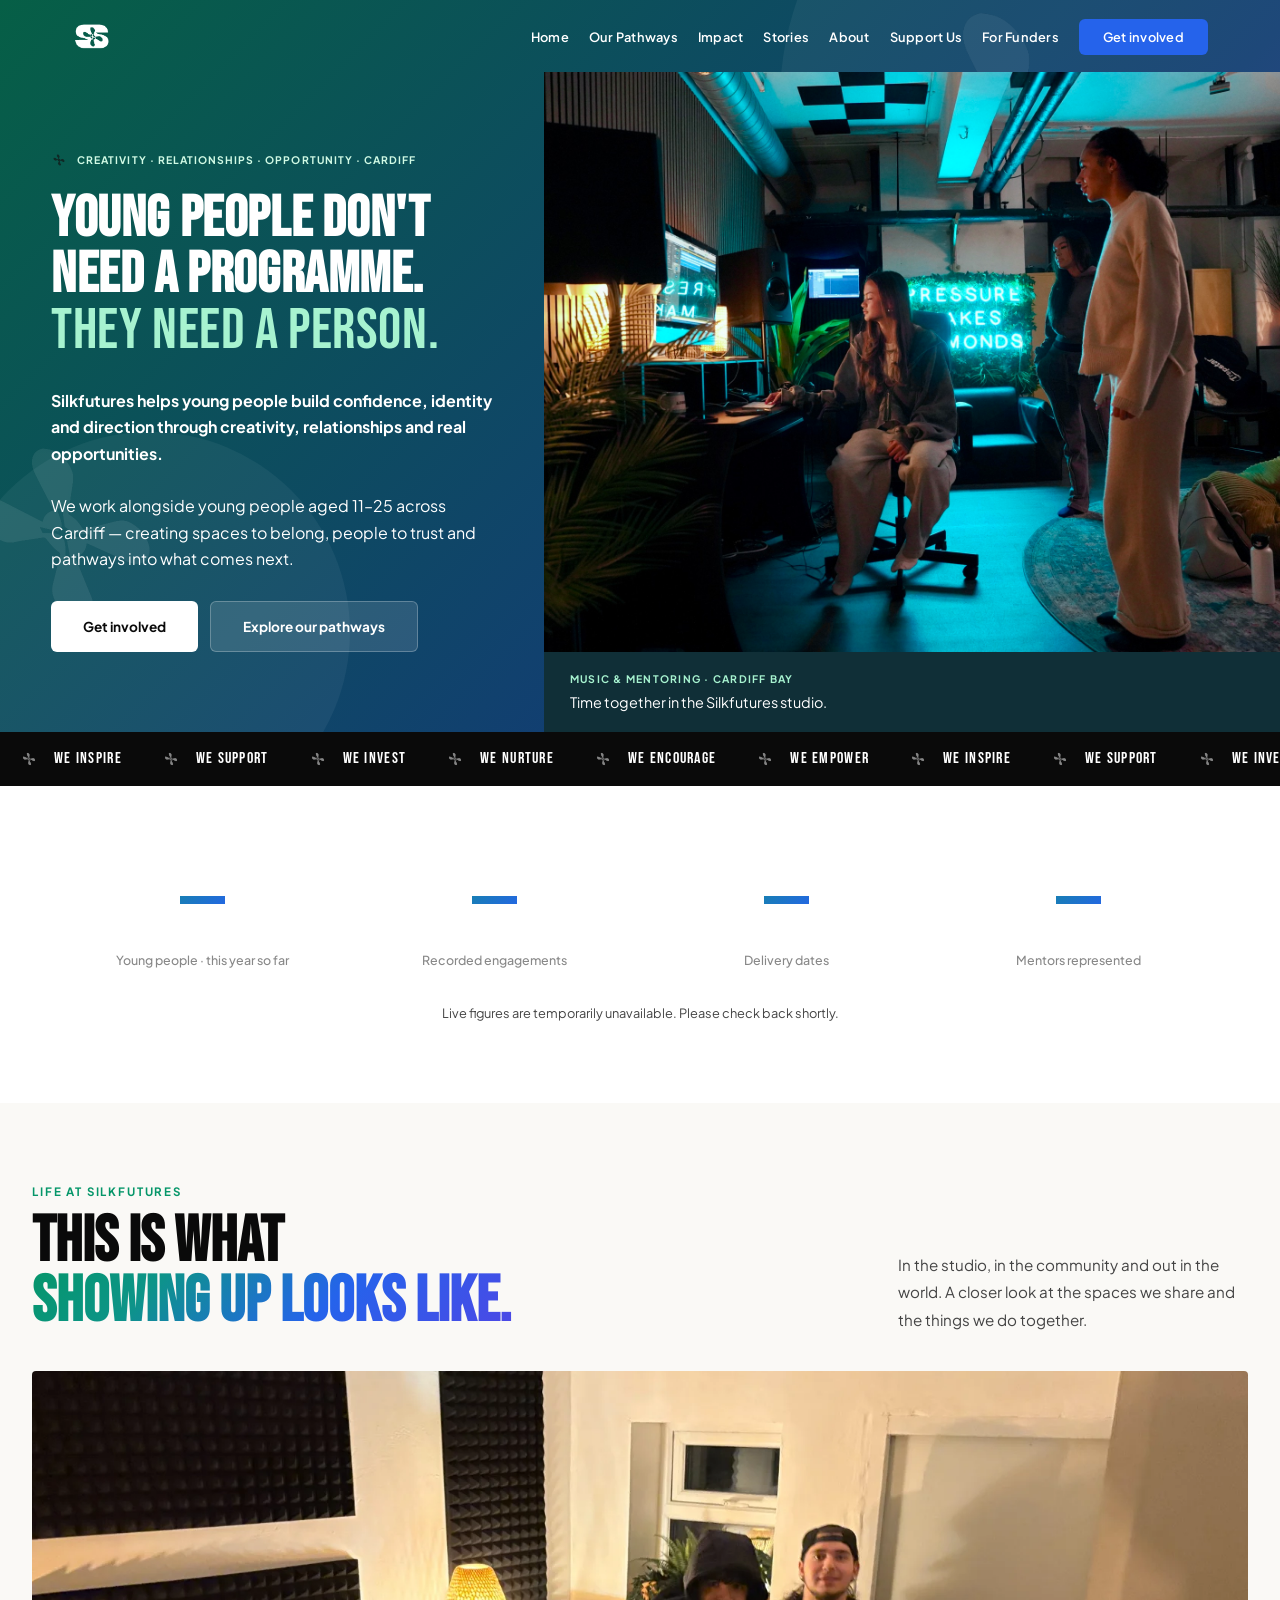
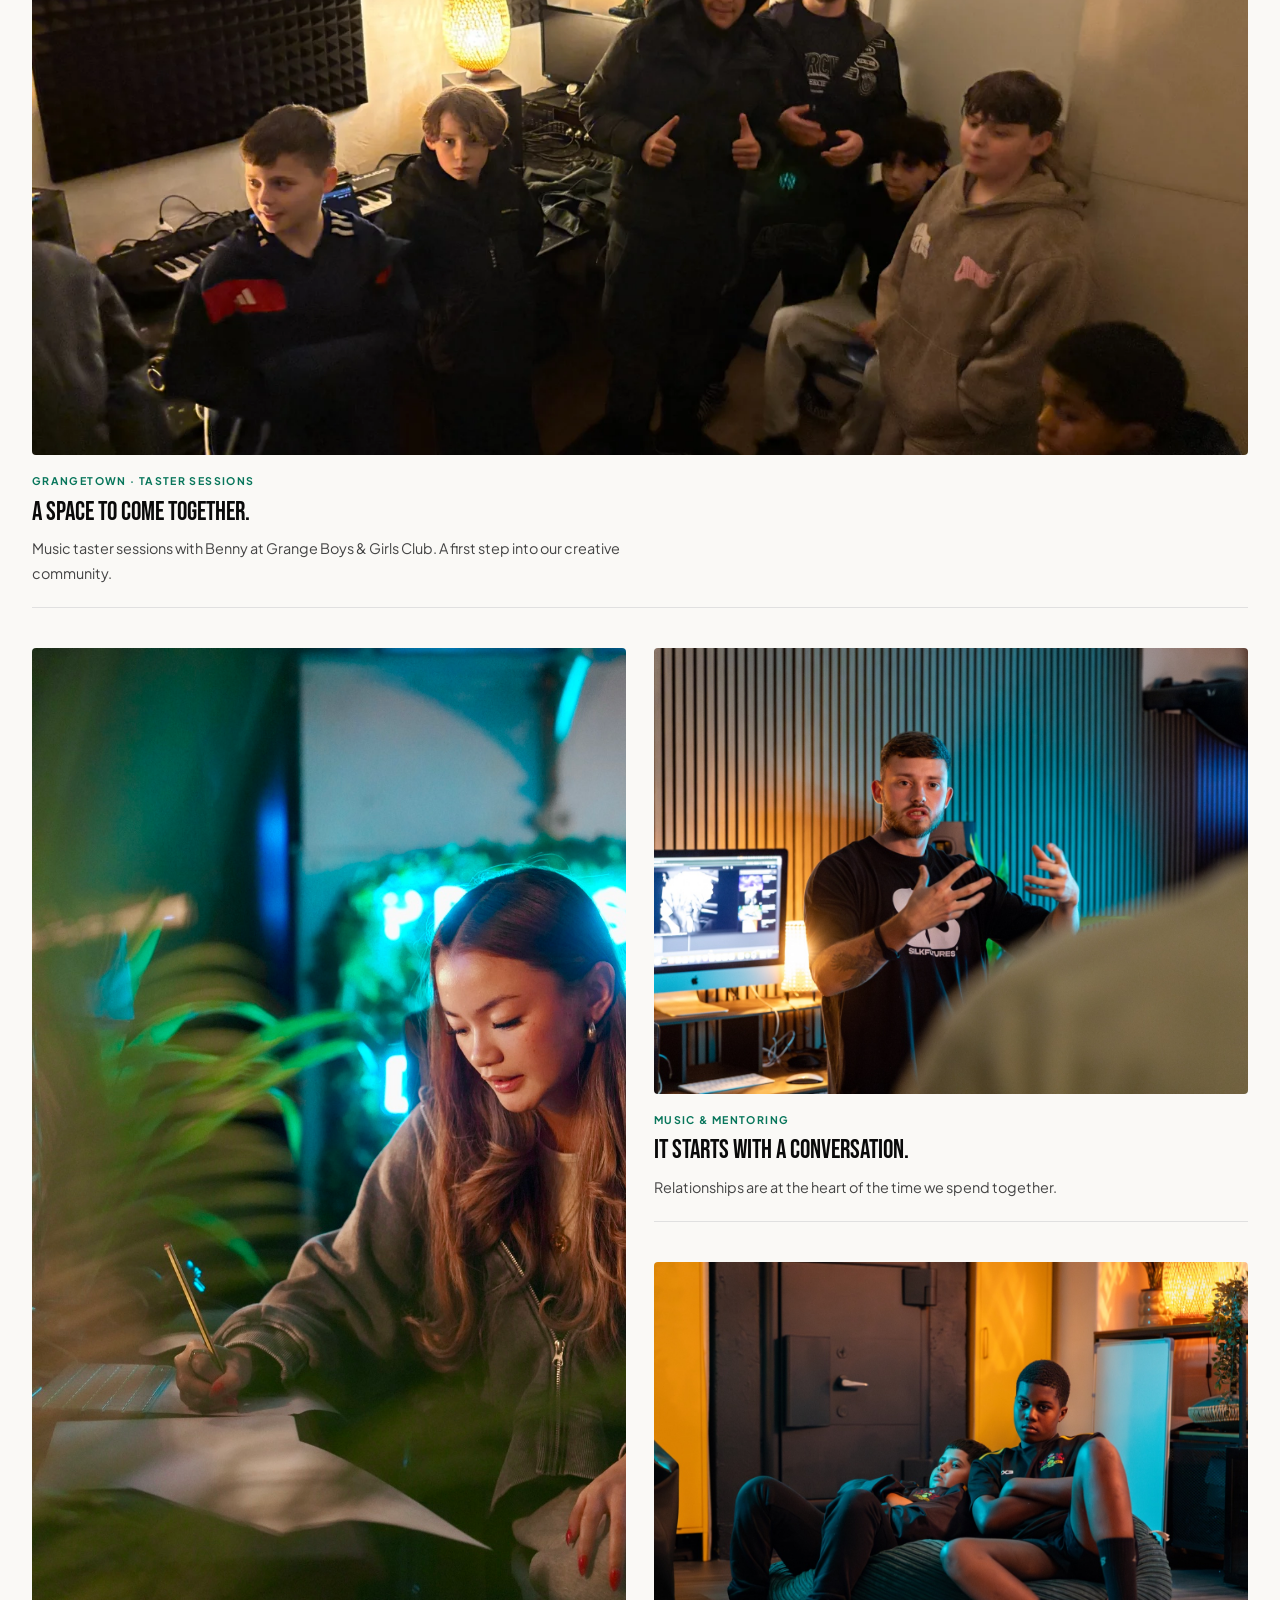
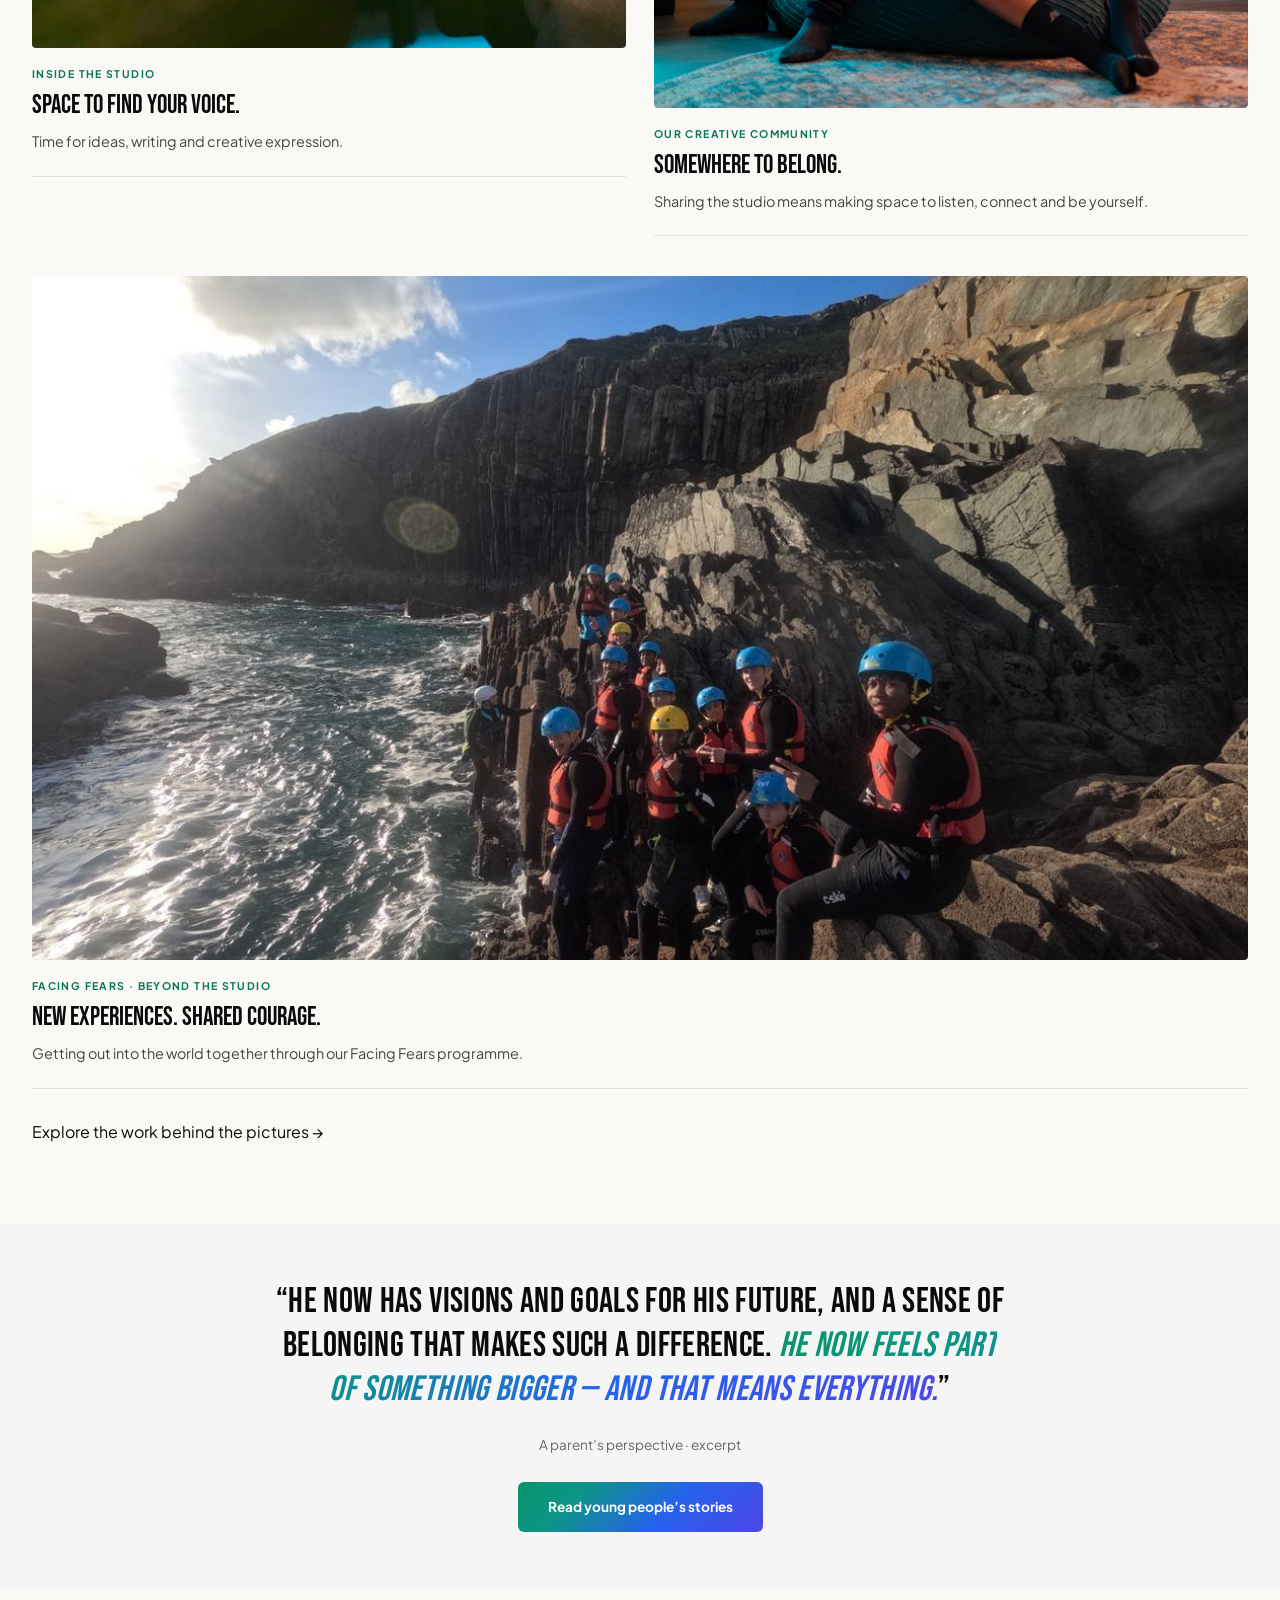
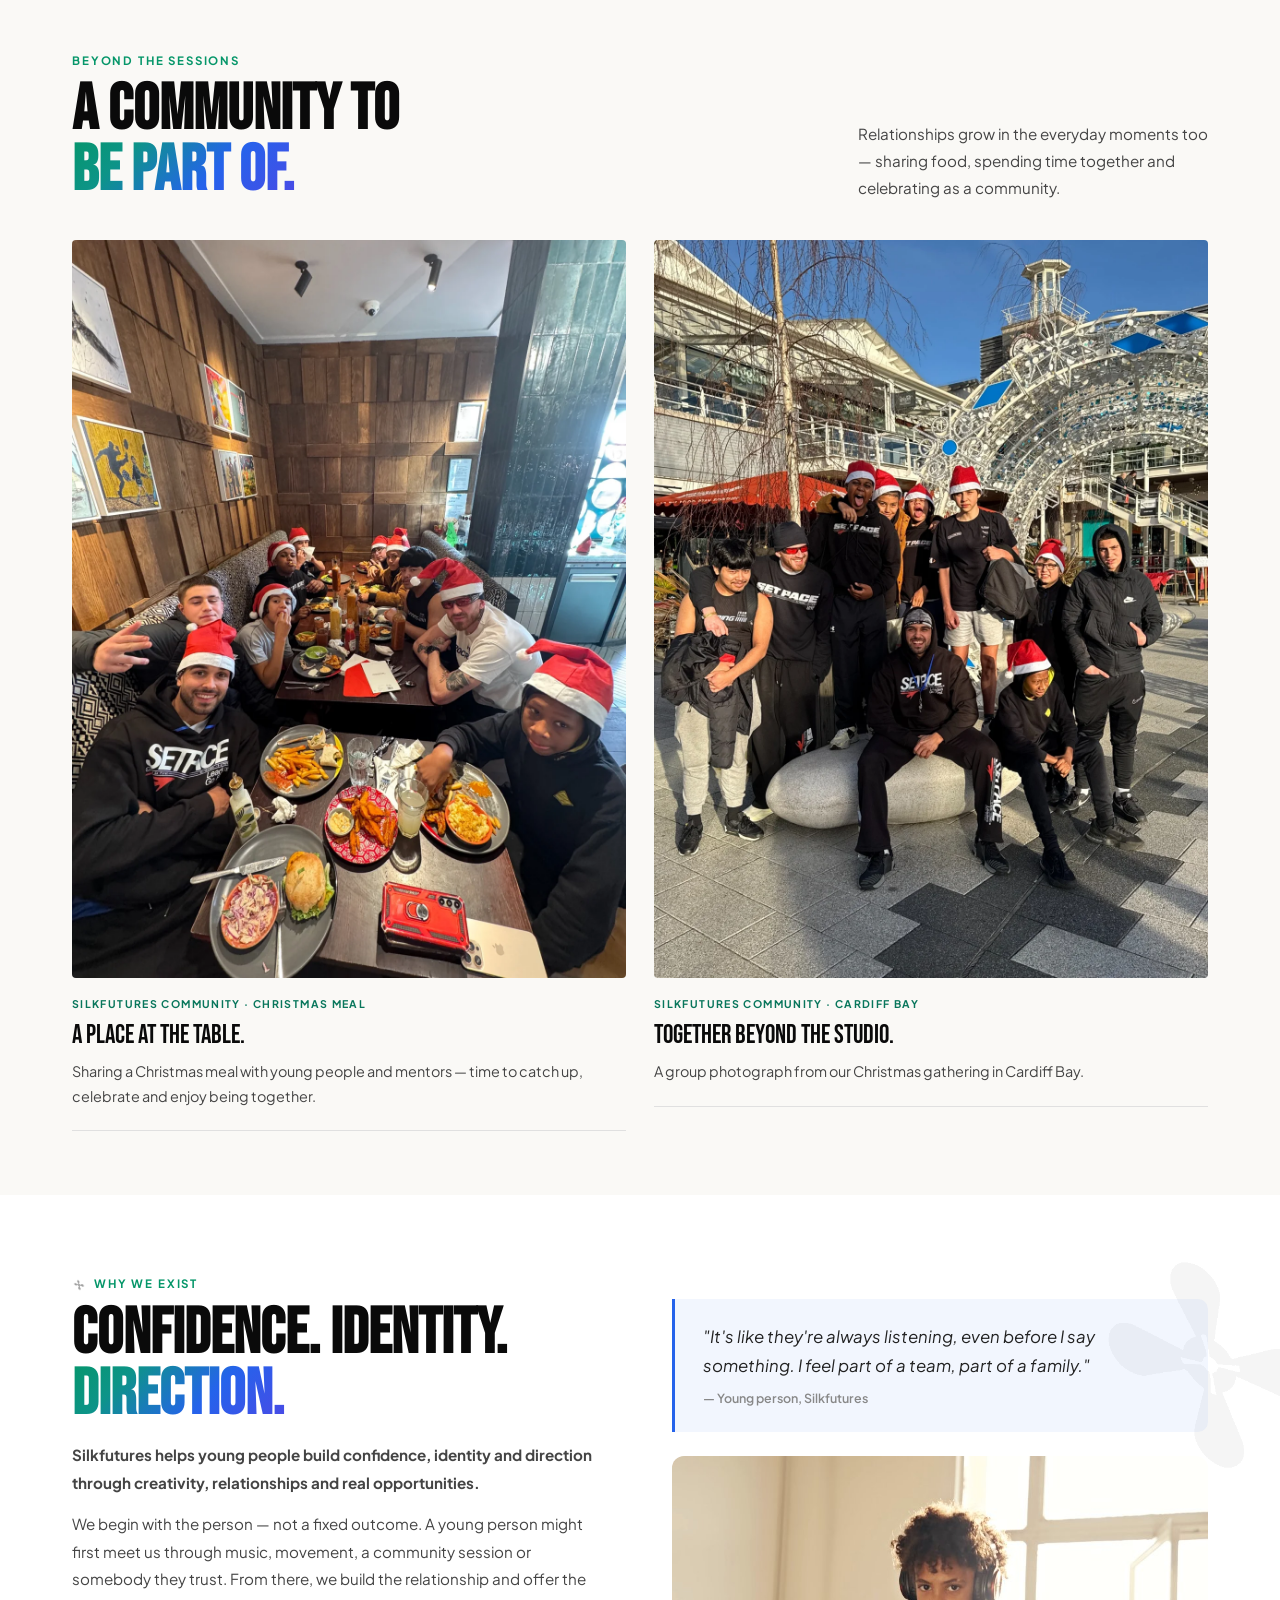
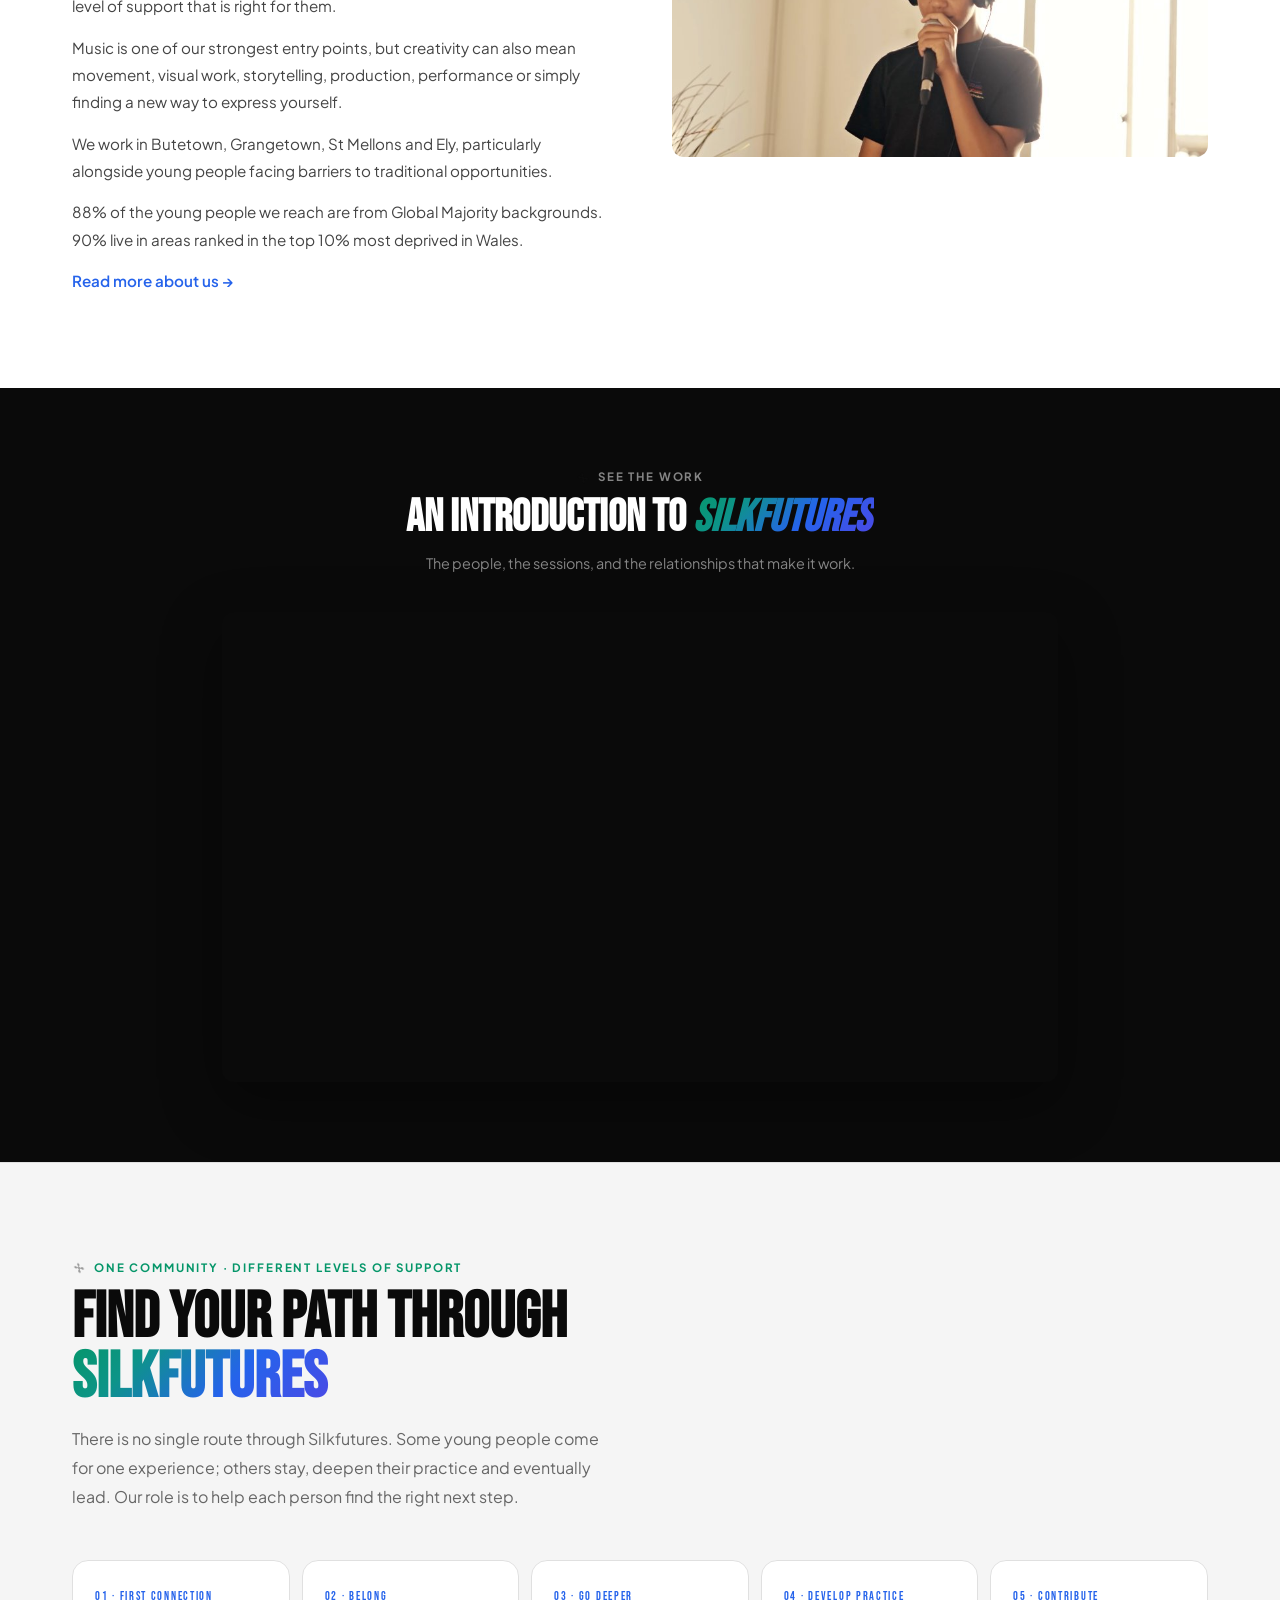
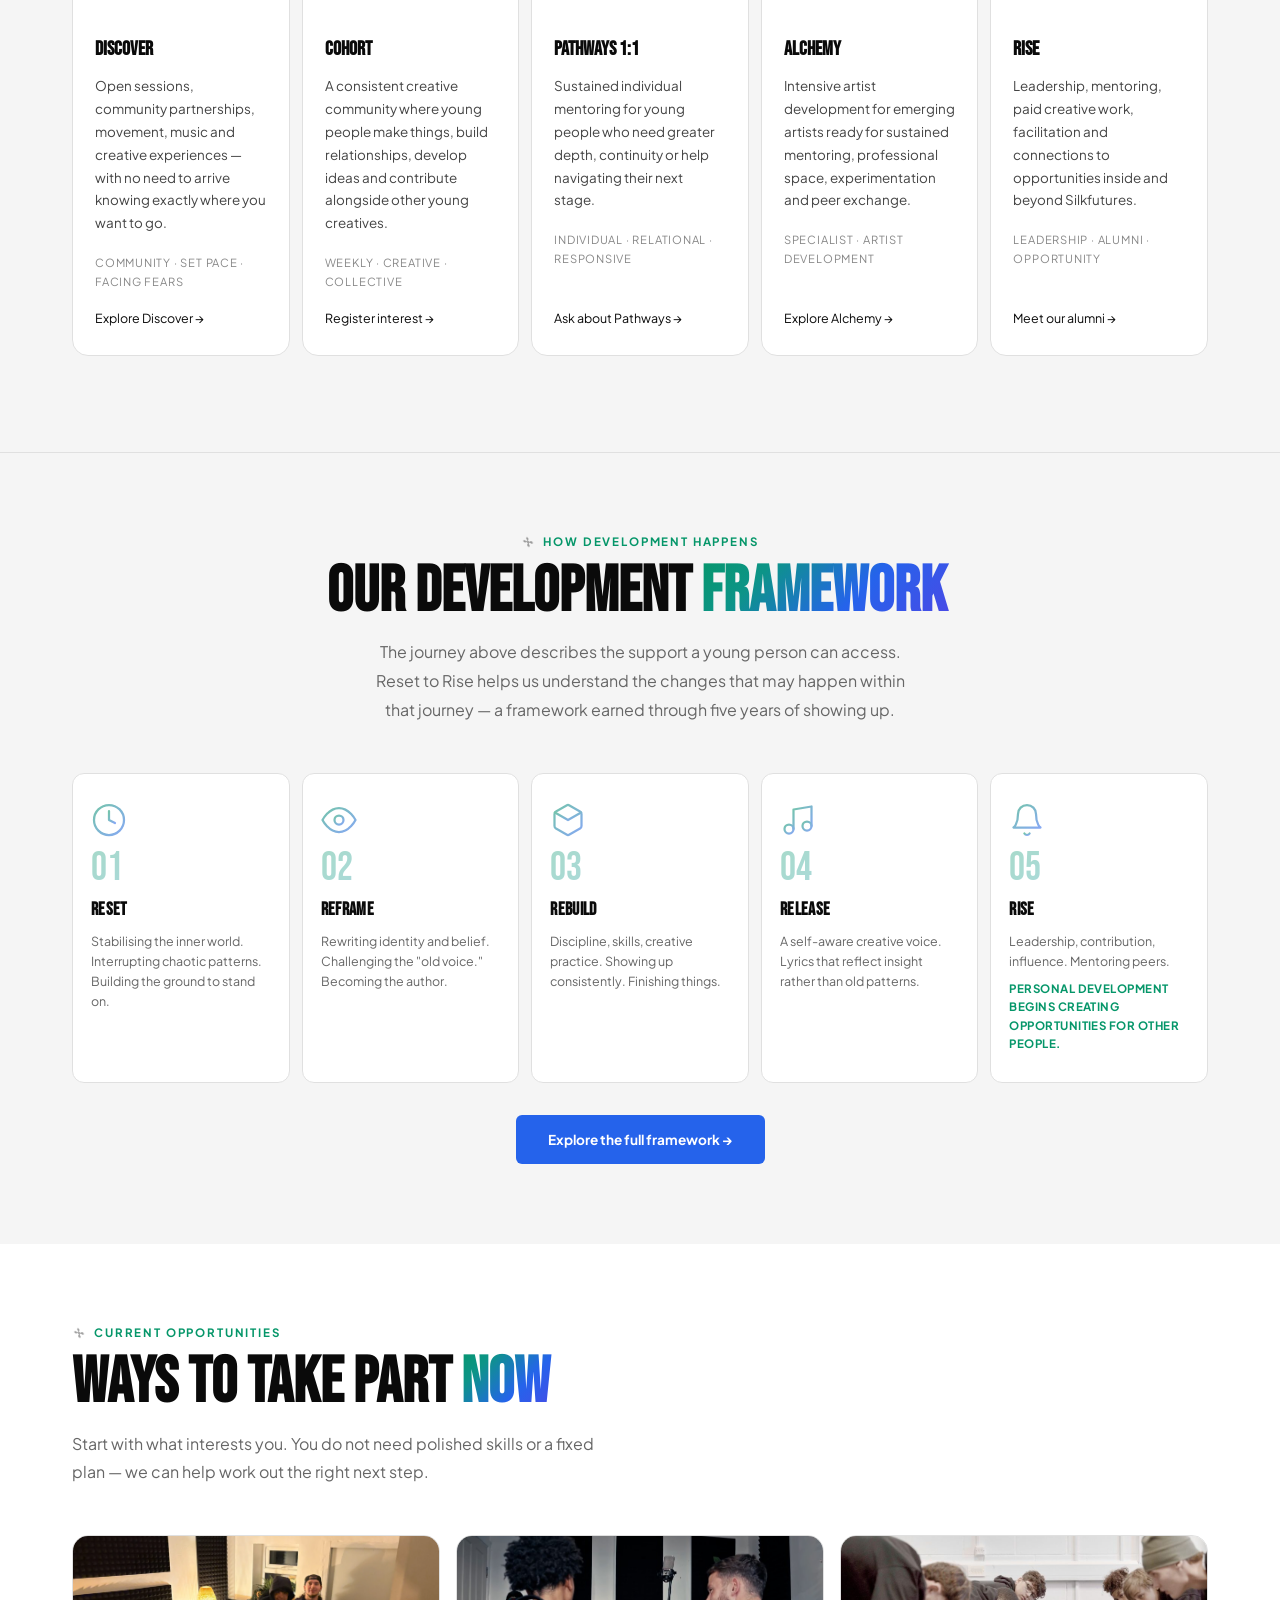
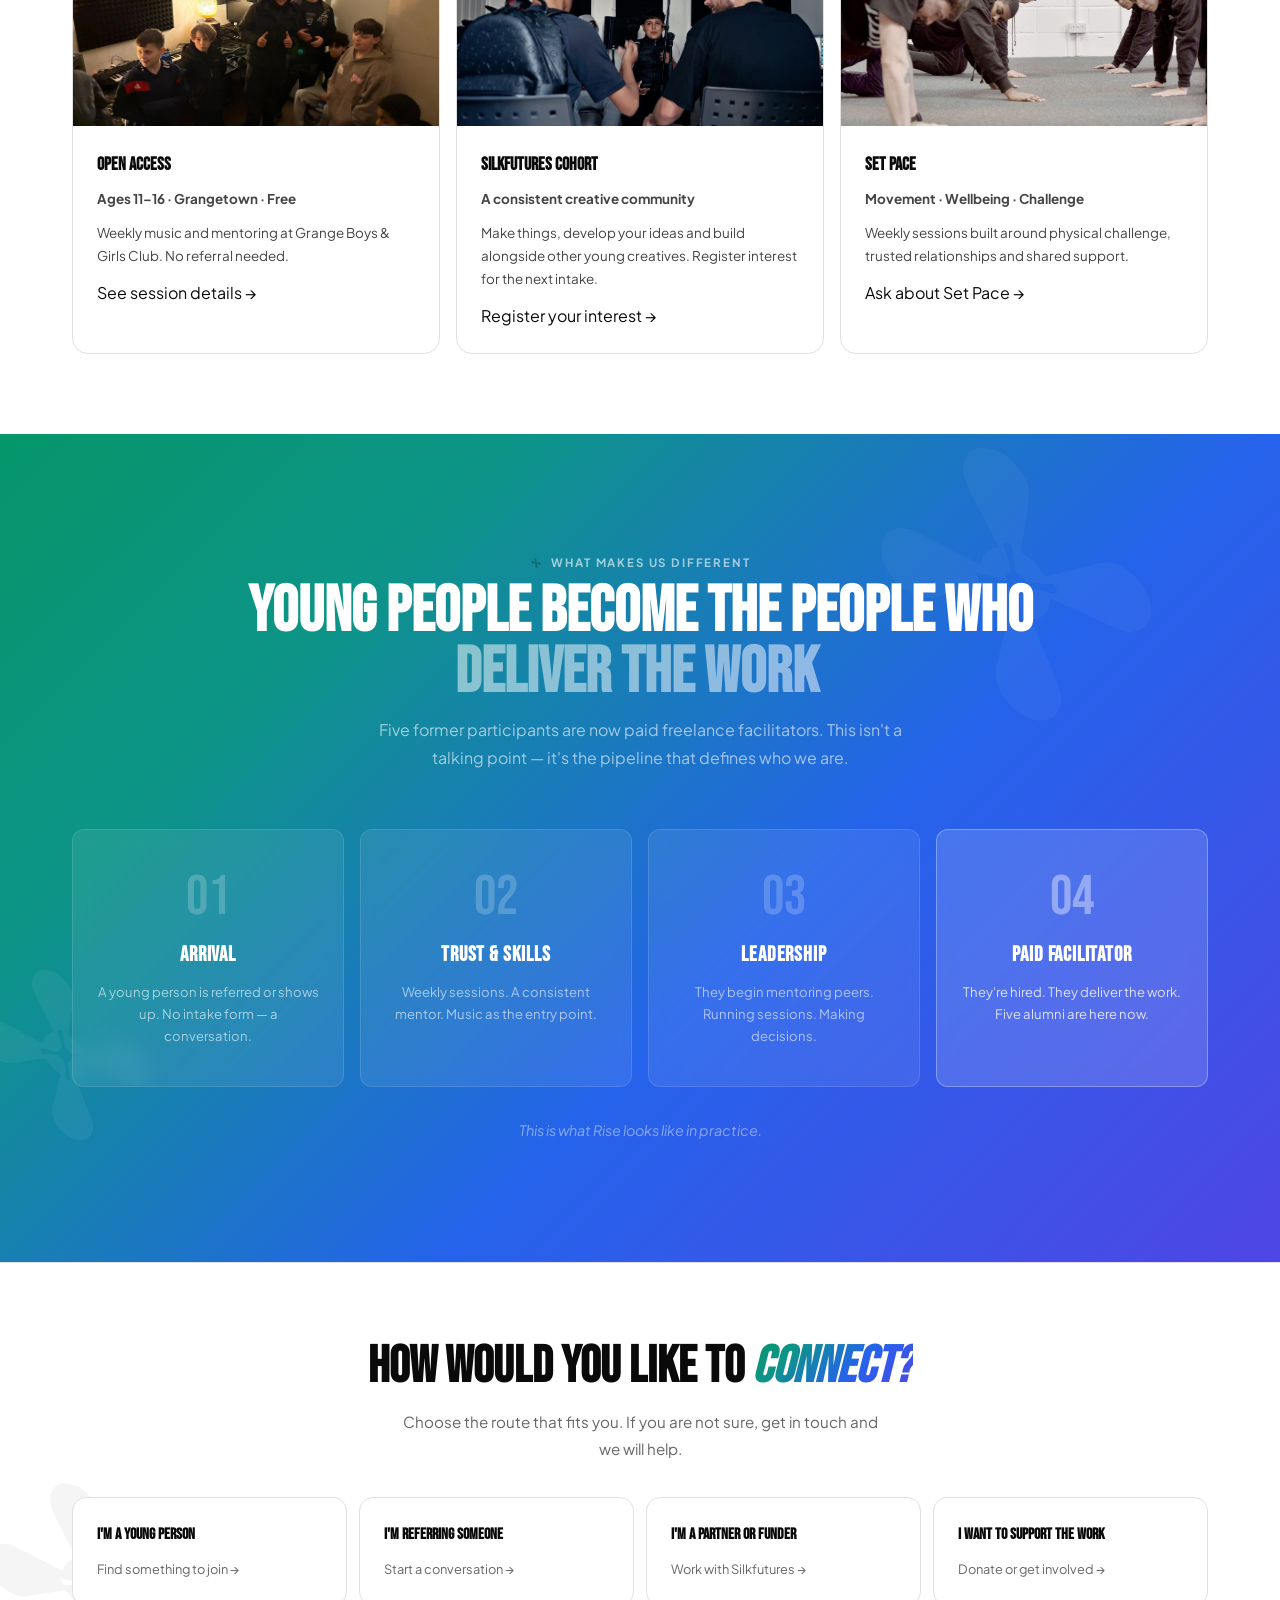
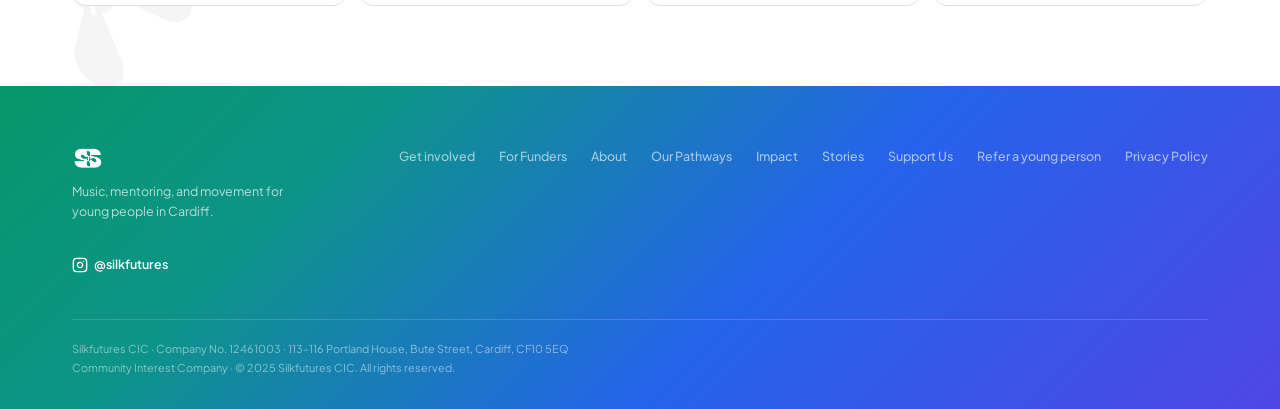
==== commit e37c44d9: "Add community Christmas and creative mentoring photographs with captions" ====
--- a/public/index.html
+++ b/public/index.html
@@ -504,6 +504,16 @@
 @media(max-width:900px){#page-home .hero-photo{grid-row:1}#page-home .hero-content{grid-row:2}#page-home .hero-layout{grid-template-columns:1fr}#page-home .hero-content{padding:48px 24px 40px}#page-home .hero h1{font-size:clamp(3rem,7.5vw,5rem);max-width:760px}#page-home .hero-body{max-width:660px}#page-home .hero-photo img{min-height:0;height:auto;aspect-ratio:3/2;flex:none;object-fit:cover}#page-home .hero-photo figcaption{padding:16px 24px}.journal-heading{display:block}.journal-heading>p{max-width:600px;margin-top:20px}.activity-journal{padding:48px 0}}
 @media(max-width:600px){.activity-grid,.grange-photo-grid{grid-template-columns:1fr;gap:30px}.activity-wide{grid-column:auto}.activity-writing{grid-row:auto}.activity-writing img{height:auto;max-height:none;aspect-ratio:4/5}.activity-wide img{aspect-ratio:4/3}.activity-photo figcaption{padding-top:15px}.activity-photo h3{font-size:1.6rem}#page-home .hero h1{font-size:clamp(2.7rem,10vw,3.6rem)}#page-home .hero-ctas{flex-direction:row}#page-home .hero-content{padding-top:32px}.journal-heading .section-heading{font-size:2.2rem}.activity-journal .wrap{padding:0 20px}}
 
+
+/* Community and creative-practice photographs retain their portrait framing. */
+.community-journal{padding:64px 0;background:#faf9f6}
+.community-photo-grid{display:grid;grid-template-columns:1fr 1fr;gap:28px}
+.practice-photo-grid{display:grid;grid-template-columns:repeat(3,minmax(0,1fr));gap:24px;margin:32px 0}
+.activity-photo.portrait-story img{height:auto;aspect-ratio:3/4;object-fit:cover;max-height:none}
+.practice-photo-grid .activity-photo h3{font-size:1.45rem}
+.reflection-story{max-width:540px;margin:44px auto}
+@media(max-width:768px){.practice-photo-grid{grid-template-columns:1fr 1fr}}
+@media(max-width:600px){.community-photo-grid,.practice-photo-grid{grid-template-columns:1fr;gap:32px}.community-journal{padding:44px 0}.reflection-story{margin:32px 0}}
 </style>
 </head>
 <body>
@@ -564,6 +574,7 @@
 <a href="#stories" data-page="stories" class="btn">Read young people’s stories</a>
 </div></section>
 
+<section class="community-journal" aria-labelledby="community-title"><div class="wrap"><div class="journal-heading"><div><span class="section-label">Beyond the sessions</span><h2 id="community-title" class="section-heading">A COMMUNITY TO<br><em>BE PART OF.</em></h2></div><p>Relationships grow in the everyday moments too — sharing food, spending time together and celebrating as a community.</p></div><div class="community-photo-grid"><figure class="activity-photo portrait-story"><img src="images/community-christmas-meal.webp" alt="Young people and mentors sharing a Christmas meal wearing Santa hats" loading="lazy" width="1200" height="1600"><figcaption><span class="photo-kicker">Silkfutures community · Christmas meal</span><h3>A place at the table.</h3><p>Sharing a Christmas meal with young people and mentors — time to catch up, celebrate and enjoy being together.</p></figcaption></figure><figure class="activity-photo portrait-story"><img src="images/community-christmas-group.webp" alt="The group wearing Santa hats outdoors in Cardiff Bay" loading="lazy" width="1200" height="1600"><figcaption><span class="photo-kicker">Silkfutures community · Cardiff Bay</span><h3>Together beyond the studio.</h3><p>A group photograph from our Christmas gathering in Cardiff Bay.</p></figcaption></figure></div></div></section>
 <section class="section"><div class="wrap">
 <div class="section-watermark" style="top:20px;right:-80px;animation:spin-slow 60s linear infinite"></div>
 <div class="two-col">
@@ -797,14 +808,11 @@
 <p>Weekly individual and group sessions in a professional recording studio. Young people work with dedicated mentors to develop their craft and themselves — exploring identity, confidence, and emotional expression through the creative process using professional software including Logic Pro.</p>
 <p>Sessions are flexible and responsive. Mentors regularly step away from the studio — to walk, to eat, to sit somewhere quiet. The most significant work often happens off-programme: a conversation on the way to the session, a moment in the car, an hour in the sun that produces no music at all. These are not failures of delivery. They are the model working as intended.</p>
 
-<div style="display:grid;grid-template-columns:1fr 1fr;gap:8px;margin:24px 0;border-radius:12px;overflow:hidden">
-<img src="images/studio-booth-neon.jpg" alt="Young person recording in the booth — neon lighting, acoustic panels, Logic Pro on screen" style="width:100%;height:260px;object-fit:cover" loading="lazy">
-<img src="images/studio-desk-session.jpg" alt="Mentor at the mixing desk — Logic Pro session, monitors, warm studio lighting" style="width:100%;height:260px;object-fit:cover" loading="lazy">
-</div>
+<div class="practice-photo-grid"><figure class="activity-photo portrait-story"><img src="images/pathways-music-production.webp" alt="A young person working at a studio computer with music production software" loading="lazy" width="1200" height="1600"><figcaption><span class="photo-kicker">Creative practice · Production</span><h3>Behind the music.</h3><p>Working with music software at the studio desk.</p></figcaption></figure><figure class="activity-photo portrait-story"><img src="images/pathways-writing-together.webp" alt="Two young people writing in notebooks in the studio" loading="lazy" width="1200" height="1600"><figcaption><span class="photo-kicker">Creative practice · Writing</span><h3>Getting ideas onto the page.</h3><p>Writing together, with room to work in your own way.</p></figcaption></figure><figure class="activity-photo portrait-story"><img src="images/pathways-recording-together.webp" alt="A young person wearing headphones at a microphone while another sits nearby" loading="lazy" width="1200" height="1600"><figcaption><span class="photo-kicker">Creative practice · Recording</span><h3>Taking it to the microphone.</h3><p>Making space to practise recording and share the experience with someone else.</p></figcaption></figure></div>
 
 <p class="detail">"Something closer to a confessional than a recording booth — not because we make it that way, but because young people make it that way when they feel safe enough."</p>
 
-<div class="cards-intro">
+<div class="reflection-story"><figure class="activity-photo portrait-story"><img src="images/mentoring-reflection-card.webp" alt="A person writing beside a reflection card asking where to pause and build strength" loading="lazy" width="1200" height="1600"><figcaption><span class="photo-kicker">Mentoring · Reflection</span><h3>Making time to pause.</h3><p>A reflection prompt in use during a session: “Where do I need to pause and build strength before I push again?”</p></figcaption></figure></div><div class="cards-intro">
 <h3 style="font-family:var(--fd);font-size:1.1rem;margin:28px 0 12px">HOW WE LISTEN</h3>
 <p>Three card decks designed by Silkfutures — used in every session. Not worksheets. Not assessments. Conversation starters that meet young people where they are.</p>
 <p class="cards-hint">Hover over each card to see the question on the other side.</p>
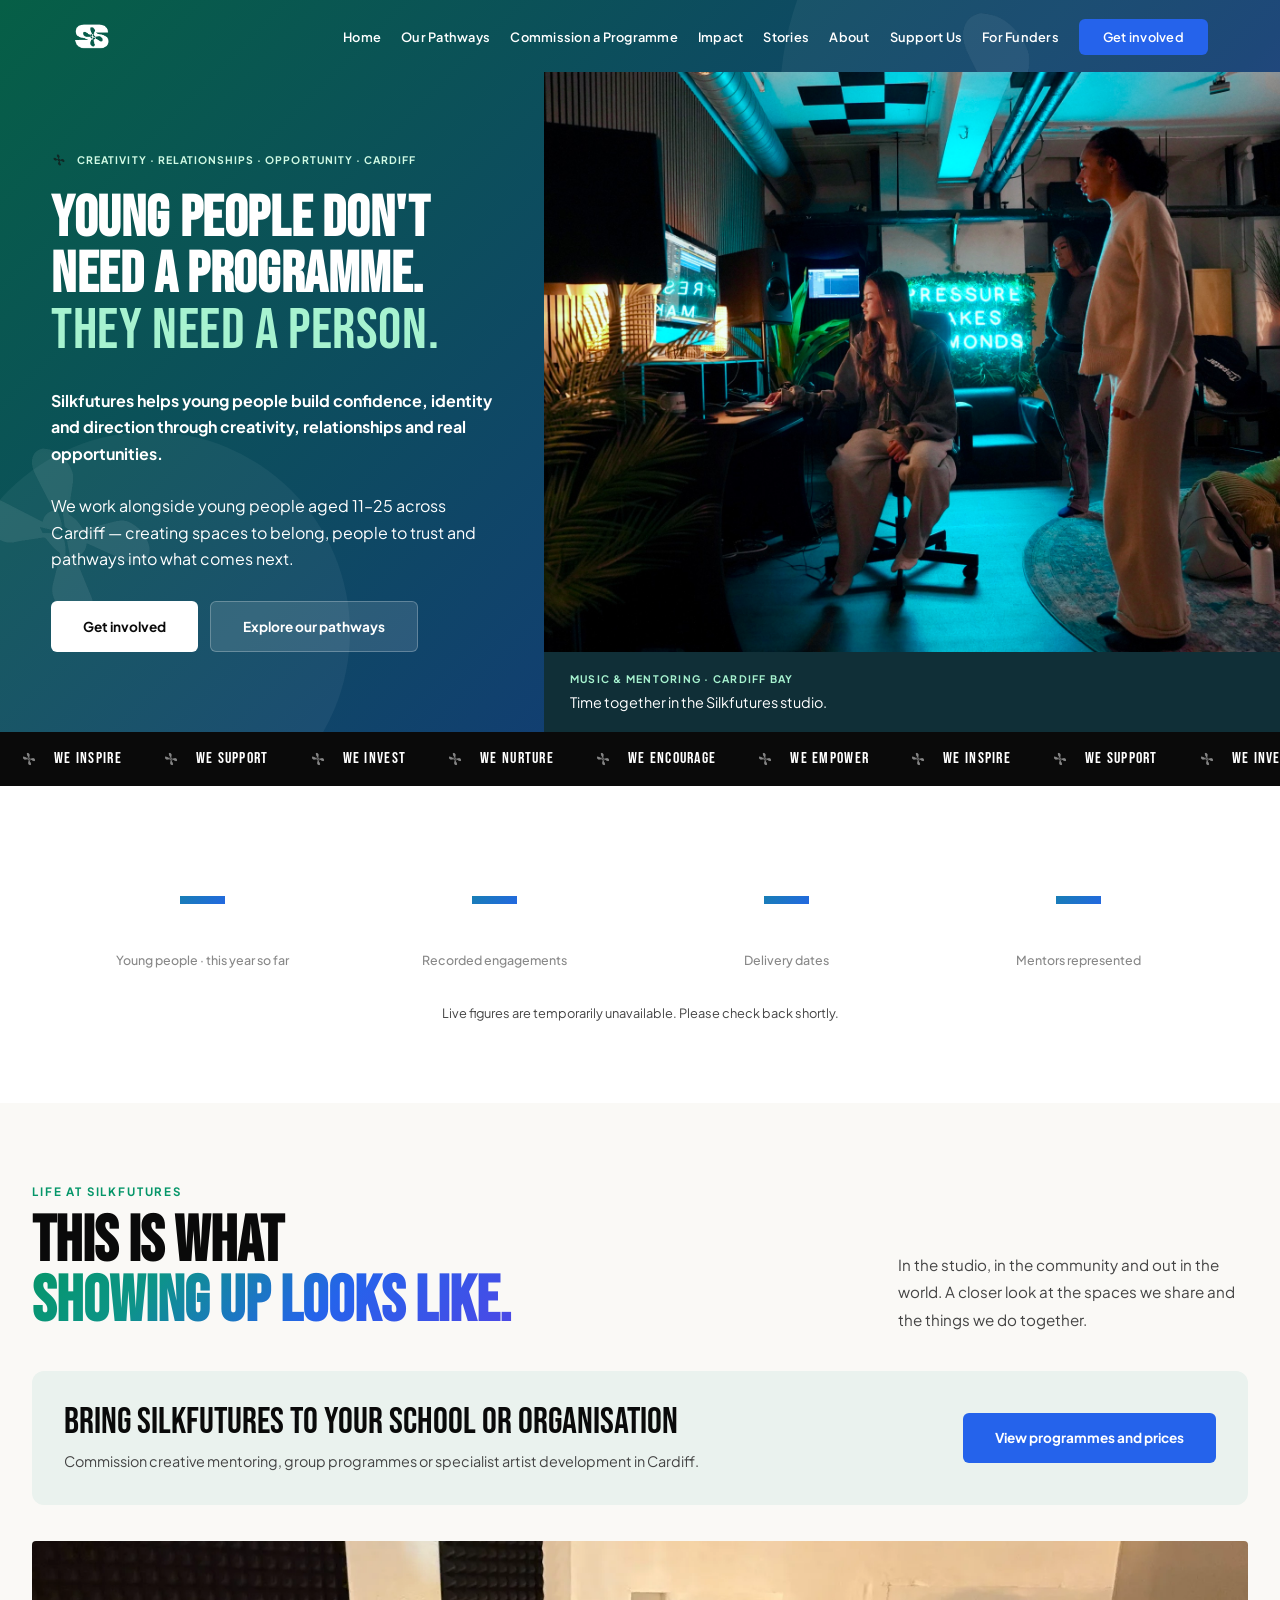
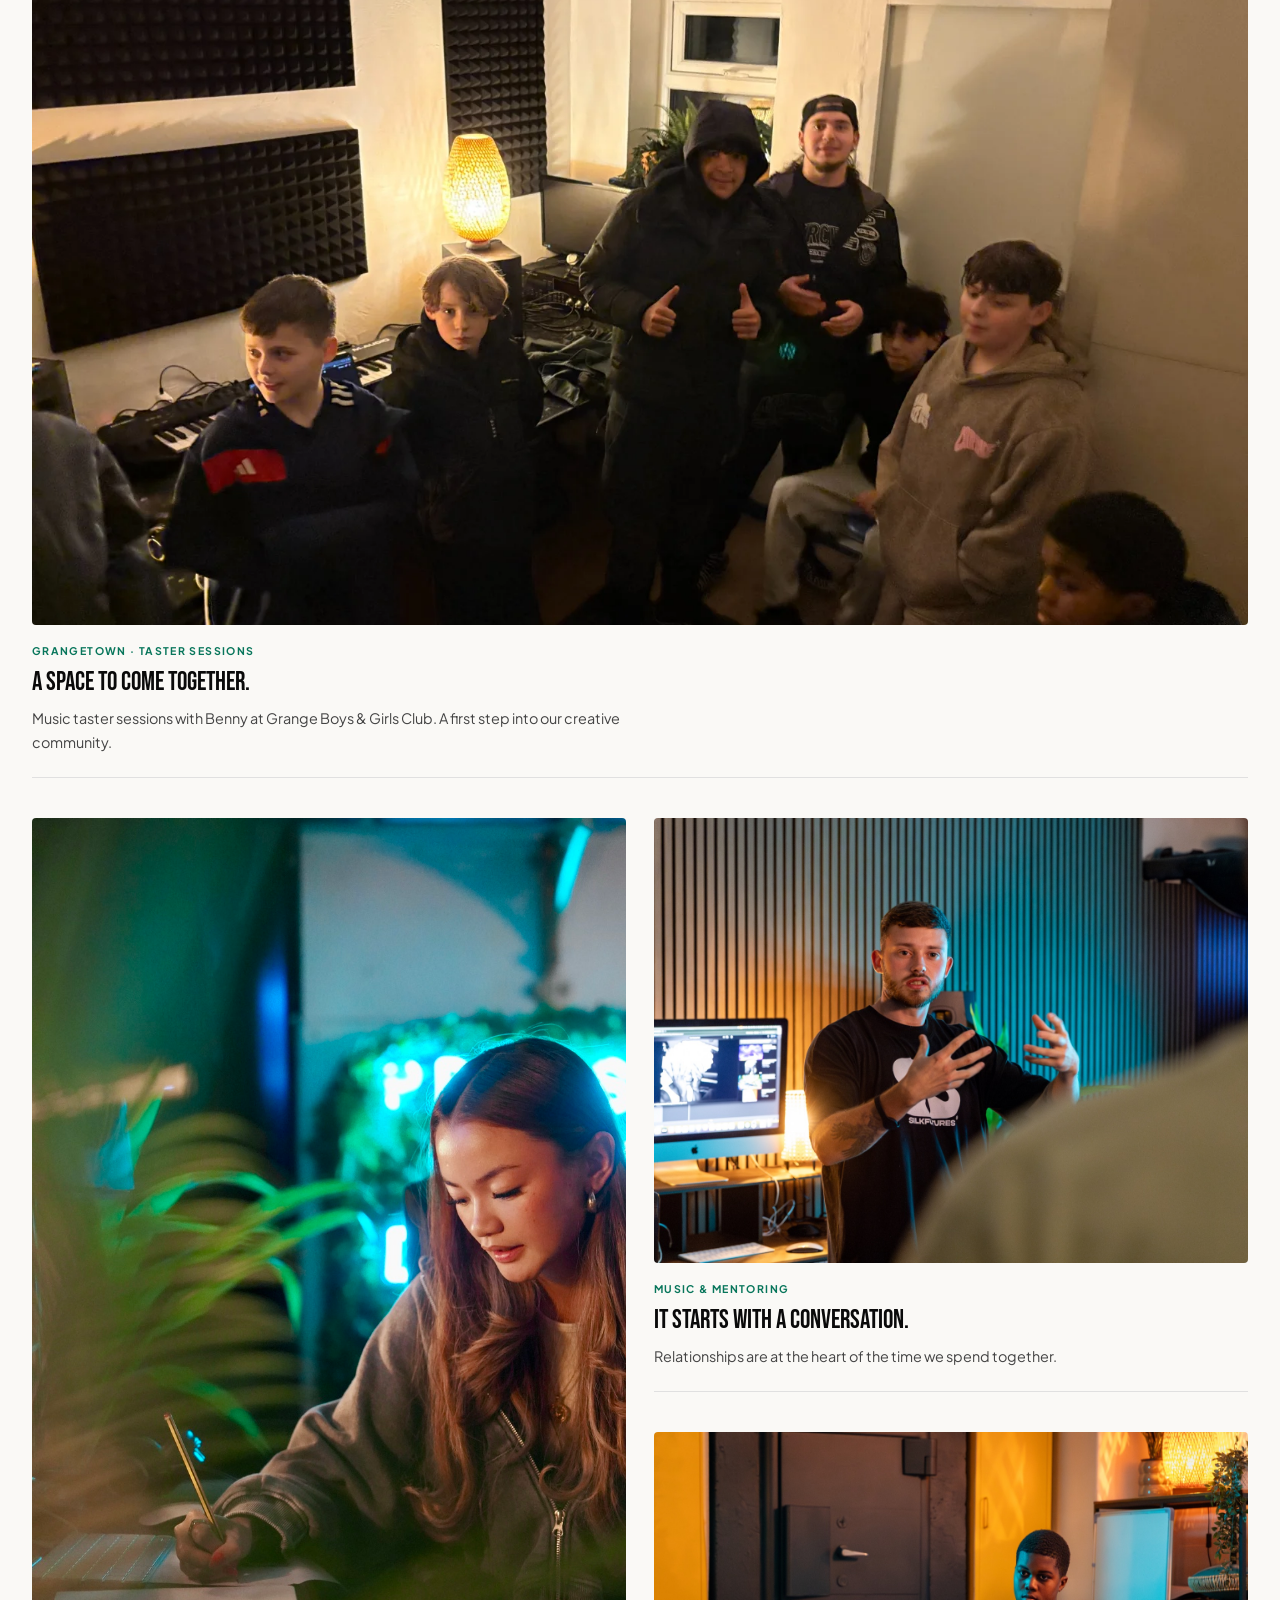
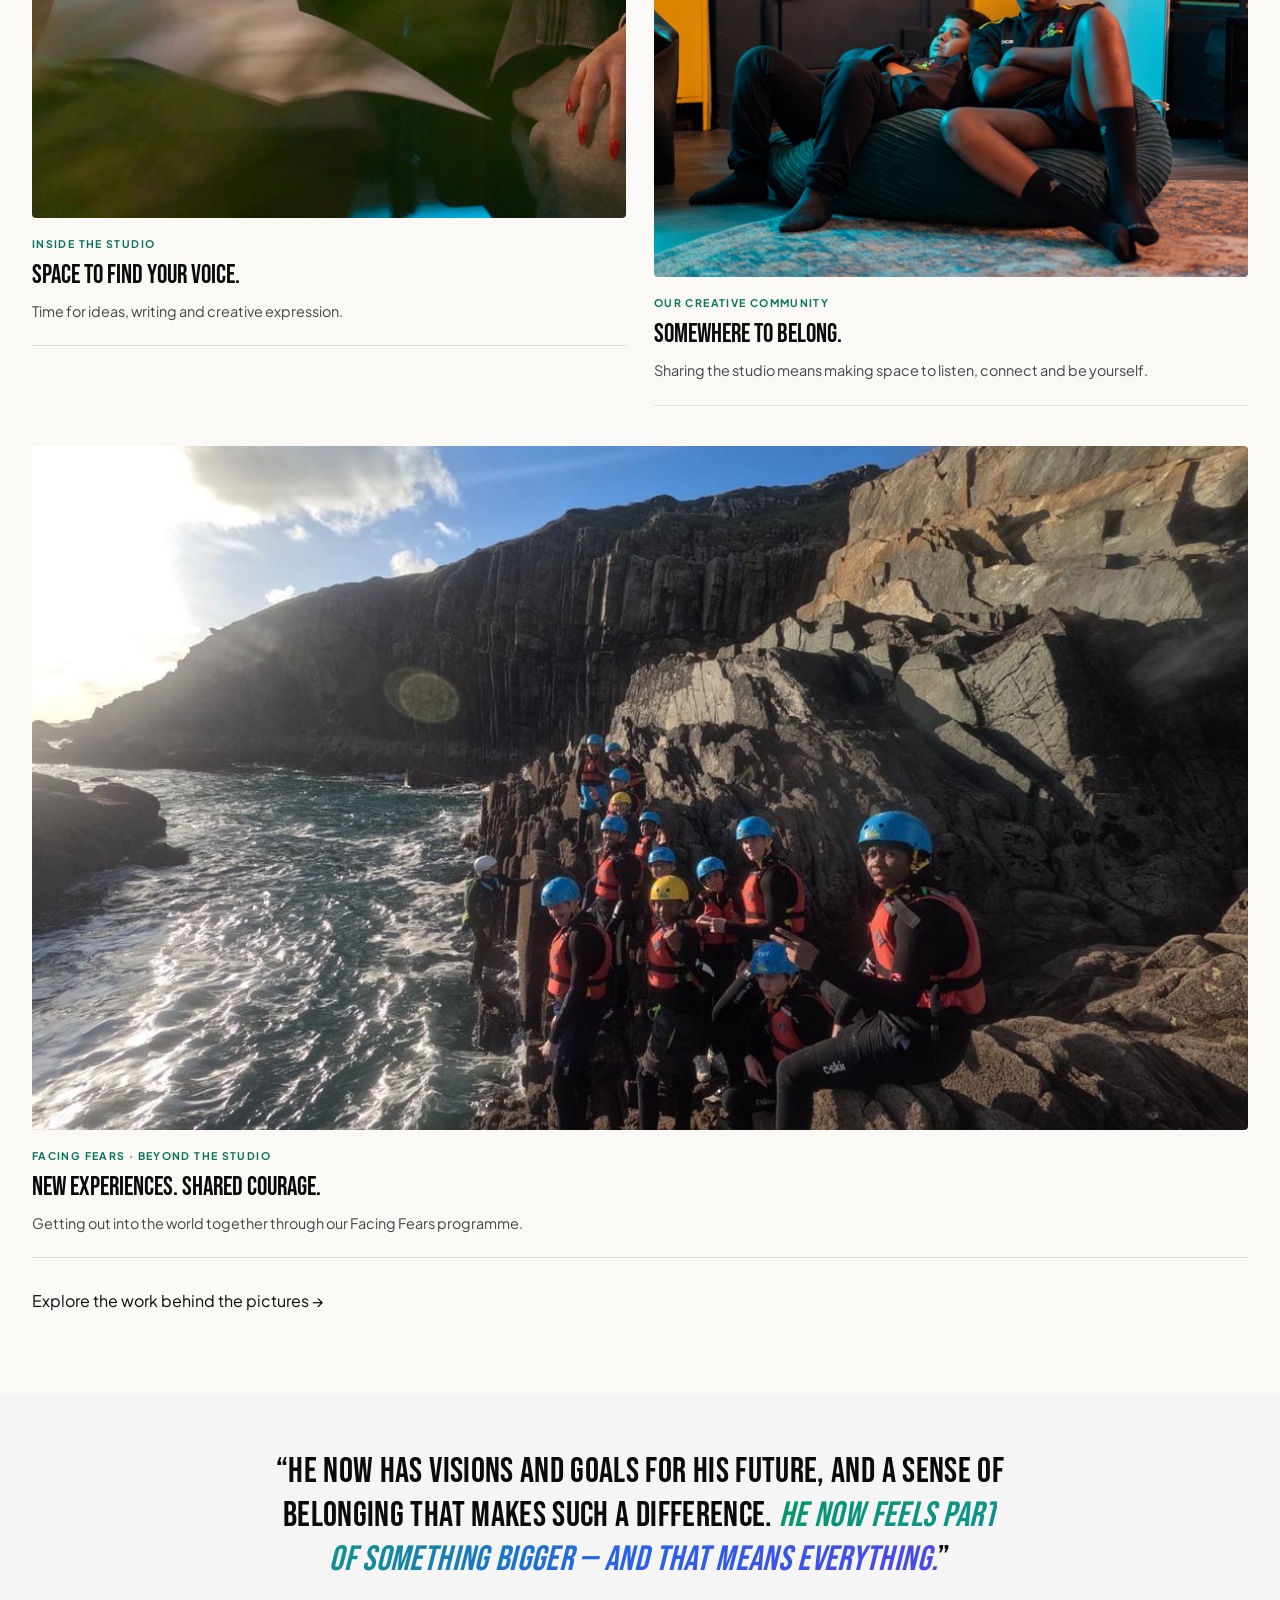
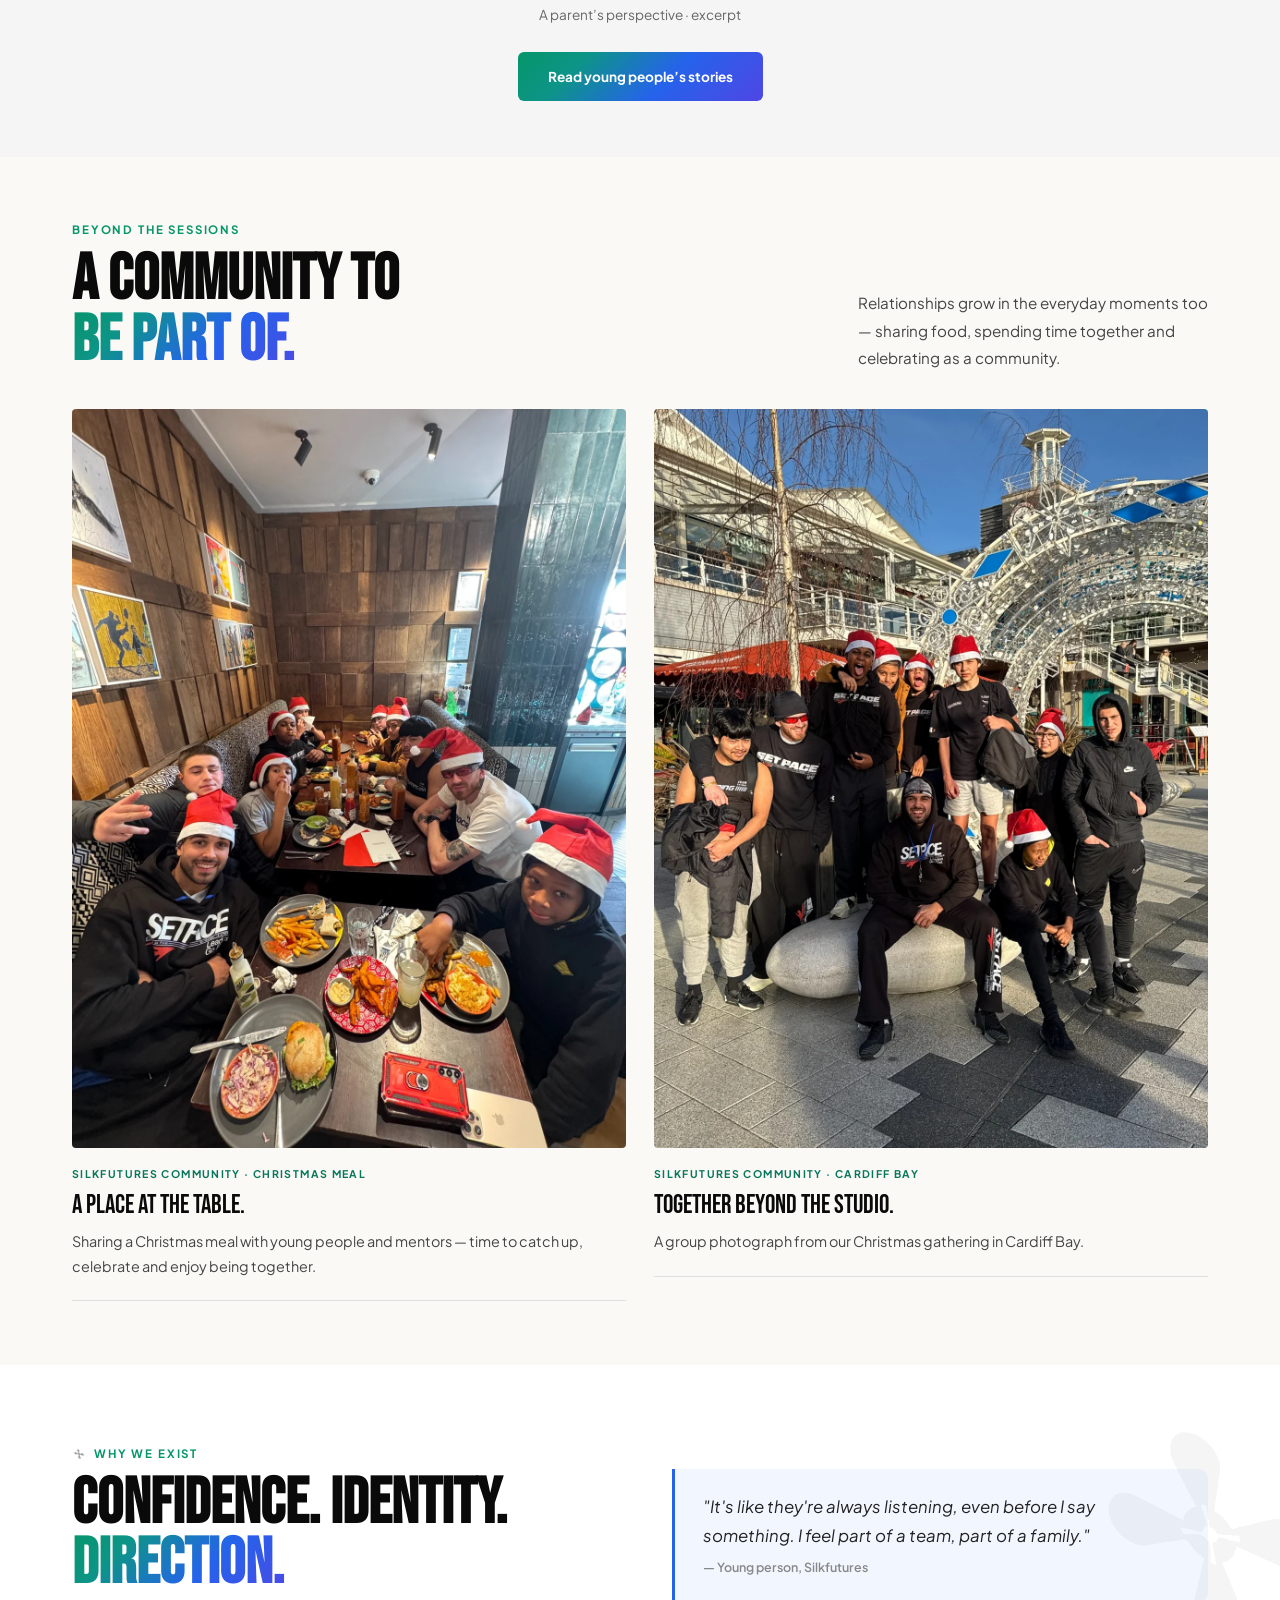
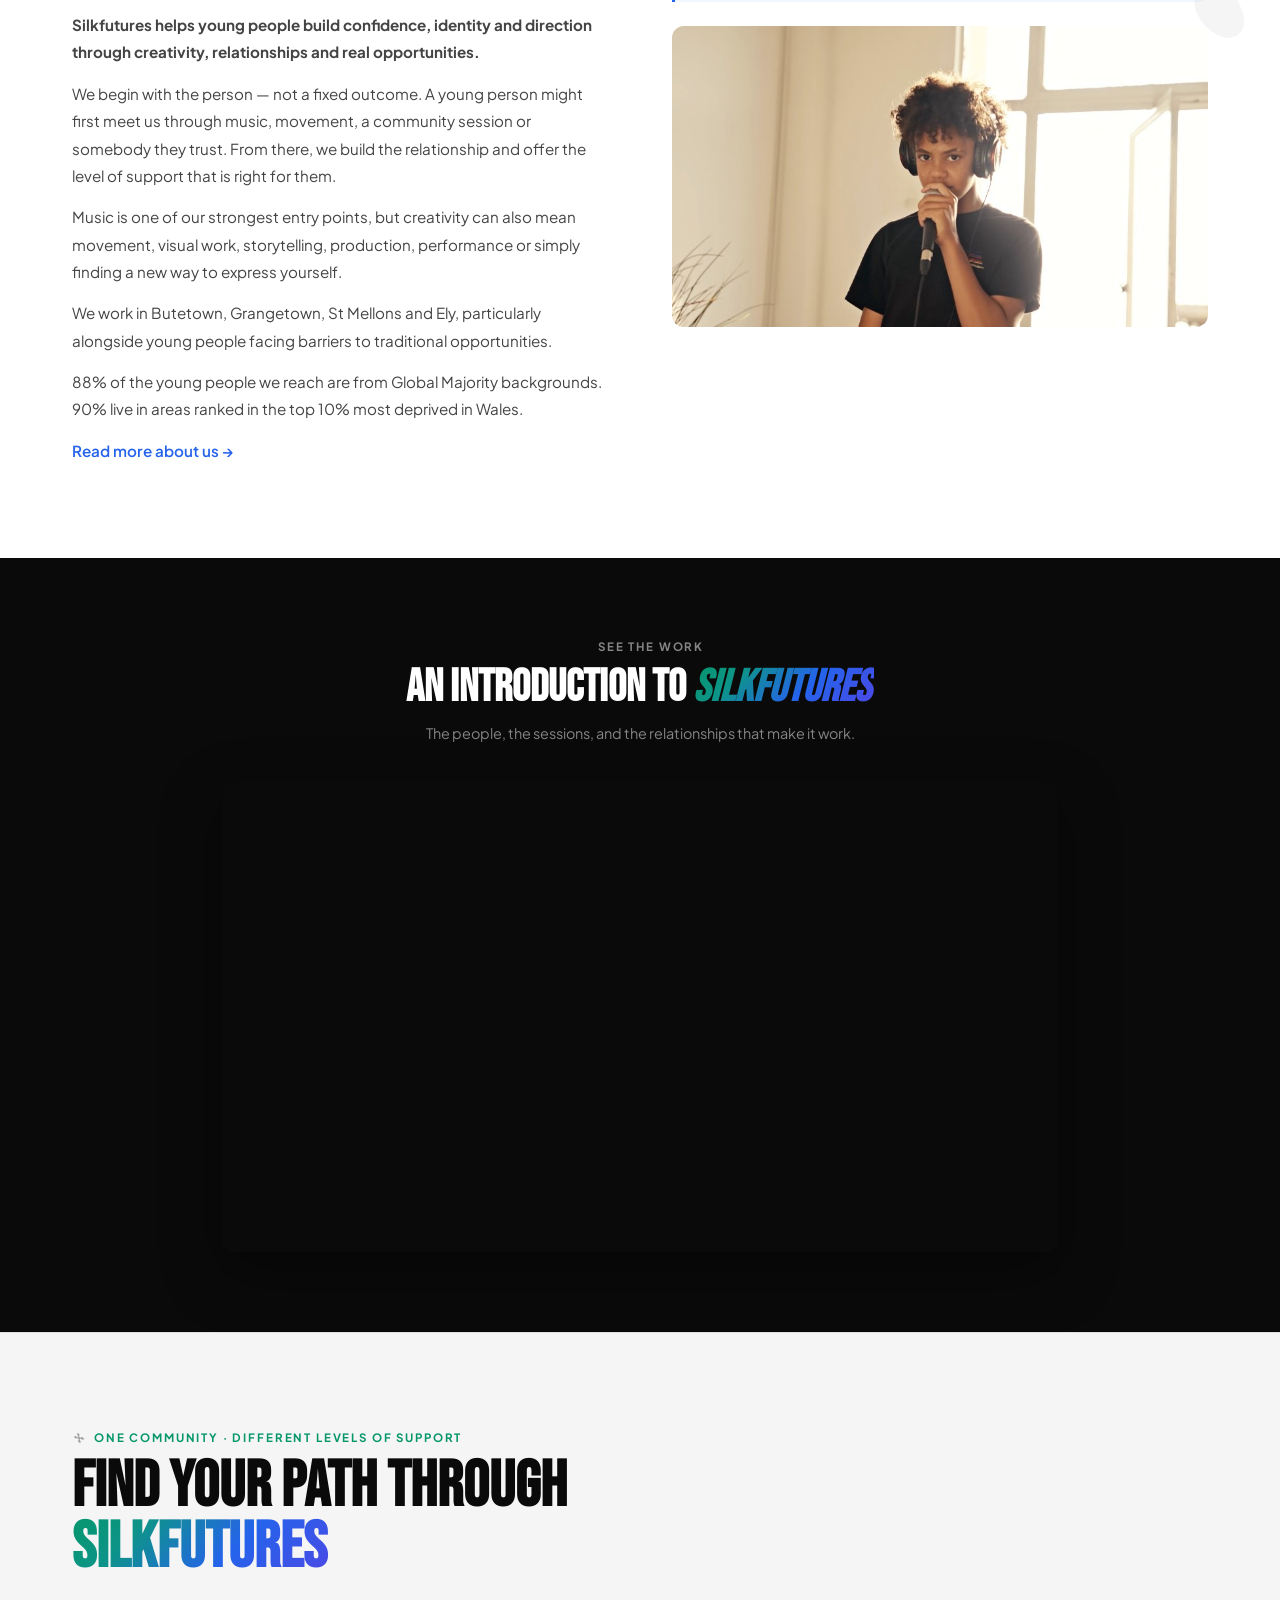
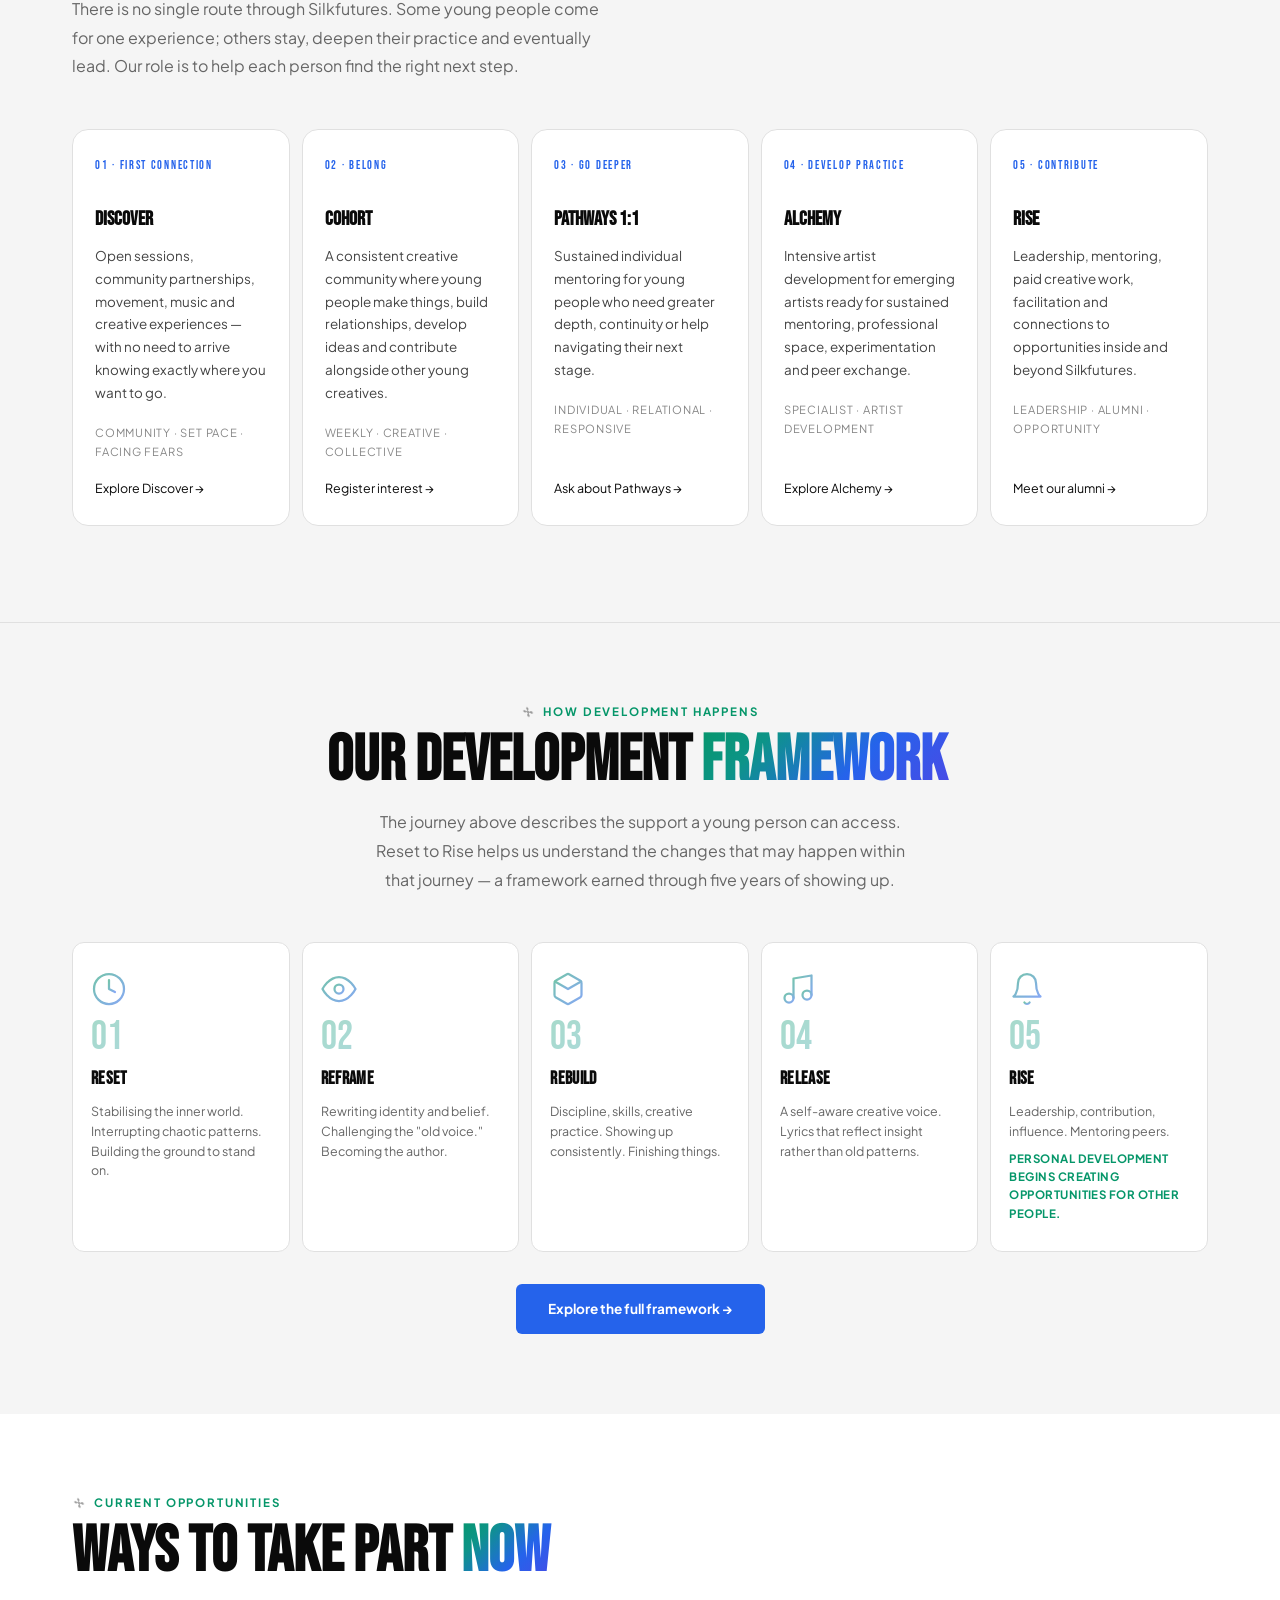
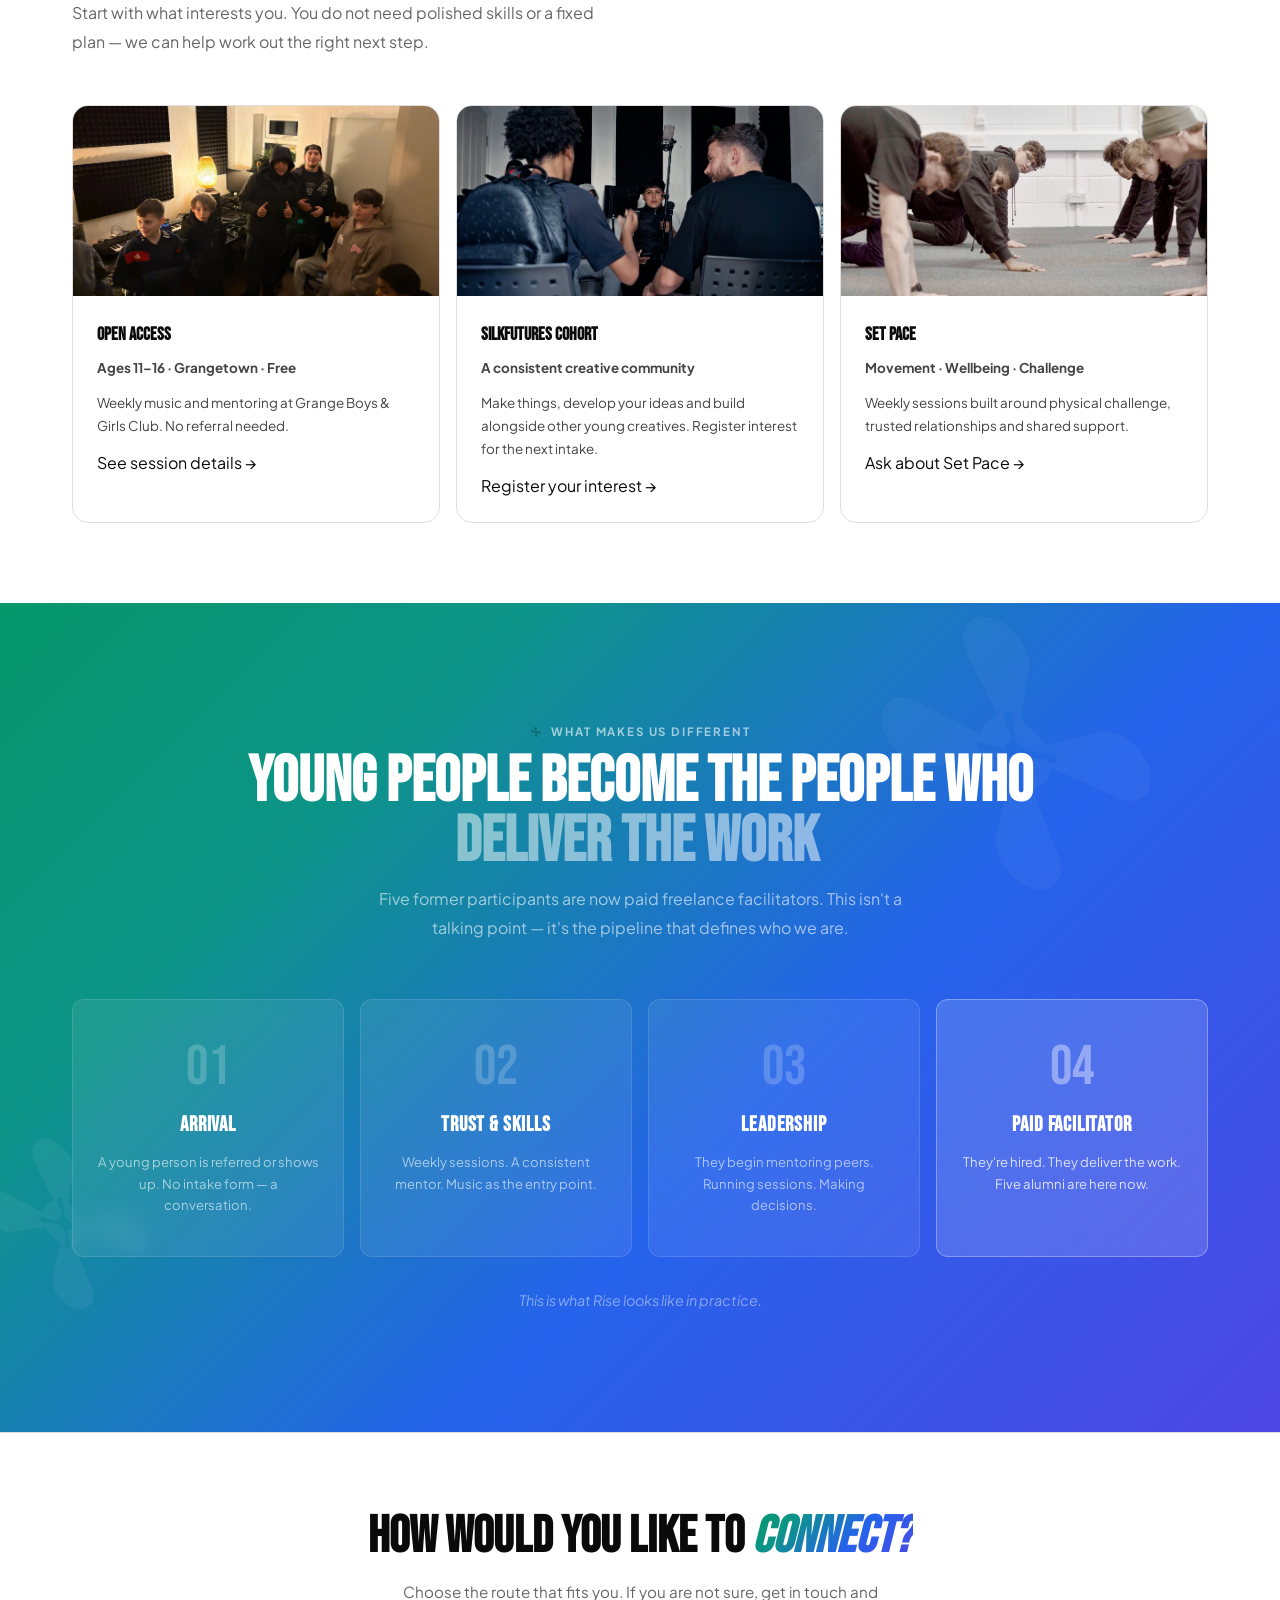
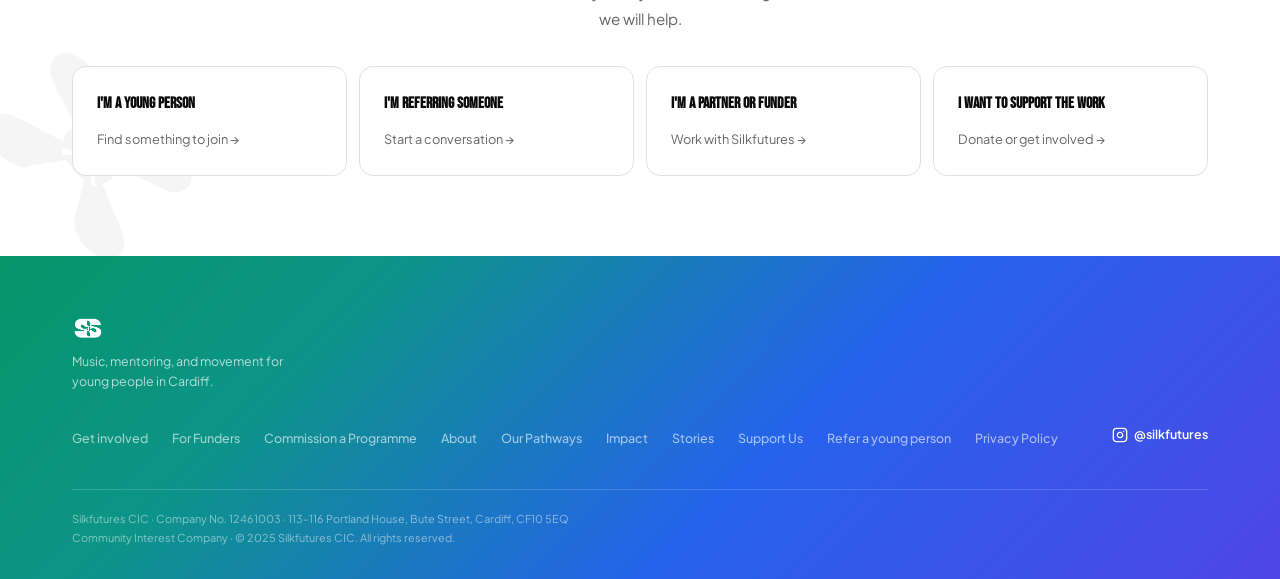
==== commit 41835957: "Publish Silkfutures commissioning offers and prices" ====
--- a/public/index.html
+++ b/public/index.html
@@ -514,6 +514,20 @@
 .reflection-story{max-width:540px;margin:44px auto}
 @media(max-width:768px){.practice-photo-grid{grid-template-columns:1fr 1fr}}
 @media(max-width:600px){.community-photo-grid,.practice-photo-grid{grid-template-columns:1fr;gap:32px}.community-journal{padding:44px 0}.reflection-story{margin:32px 0}}
+
+.commission-callout {
+  display:flex; align-items:center; justify-content:space-between; flex-wrap:wrap;
+  gap:16px 28px; background:#eaf2ee; border-radius:12px;
+  padding:clamp(20px,3vw,32px); margin:24px 0 36px;
+}
+.commission-callout h2,.commission-callout h3 {
+  font-family:var(--fd); font-size:clamp(1.6rem,3vw,2.3rem); font-weight:400; line-height:1.05;
+}
+.commission-callout p { margin-top:8px; color:var(--g600); font-size:.9rem; }
+@media (min-width:769px) and (max-width:1050px) {
+  .nav-links { gap:10px; }
+  .nav-links a { font-size:.72rem; }
+}
 </style>
 </head>
 <body>
@@ -524,6 +538,7 @@
 <ul class="nav-links" id="navLinks">
 <li><a href="#" data-page="home">Home</a></li>
 <li><a href="#" data-page="programmes">Our Pathways</a></li>
+<li><a href="/commission">Commission a Programme</a></li>
 <li><a href="#" data-page="impact">Impact</a></li>
 <li><a href="#" data-page="stories">Stories</a></li>
 <li><a href="#" data-page="about">About</a></li>
@@ -566,6 +581,10 @@
 
 <section class="activity-journal" aria-labelledby="activity-title"><div class="wrap">
 <div class="journal-heading"><div><span class="section-label">Life at Silkfutures</span><h2 class="section-heading" id="activity-title">THIS IS WHAT<br><em>SHOWING UP LOOKS LIKE.</em></h2></div><p>In the studio, in the community and out in the world. A closer look at the spaces we share and the things we do together.</p></div>
+<aside class="commission-callout">
+  <div><h3>Bring Silkfutures to your school or organisation</h3><p>Commission creative mentoring, group programmes or specialist artist development in Cardiff.</p></div>
+  <a class="btn btn-blue" href="/commission">View programmes and prices</a>
+</aside>
 <div class="activity-grid">
 <figure class="activity-photo activity-wide"><img src="images/grangetown-taster-group.webp" alt="Young people and a mentor gathered in the Grangetown studio" loading="lazy"><figcaption><span class="photo-kicker">Grangetown · Taster sessions</span><h3>A space to come together.</h3><p>Music taster sessions with Benny at Grange Boys &amp; Girls Club. A first step into our creative community.</p></figcaption></figure><figure class="activity-photo activity-writing"><img src="images/home-studio-writing.jpg" alt="A young person writing in the recording studio" loading="lazy"><figcaption><span class="photo-kicker">Inside the studio</span><h3>Space to find your voice.</h3><p>Time for ideas, writing and creative expression.</p></figcaption></figure><figure class="activity-photo "><img src="images/home-studio-conversation.jpg" alt="A mentor talking with young people in the studio" loading="lazy"><figcaption><span class="photo-kicker">Music &amp; mentoring</span><h3>It starts with a conversation.</h3><p>Relationships are at the heart of the time we spend together.</p></figcaption></figure><figure class="activity-photo "><img src="images/home-studio-listening.jpg" alt="Two young people sharing a beanbag in the studio" loading="lazy"><figcaption><span class="photo-kicker">Our creative community</span><h3>Somewhere to belong.</h3><p>Sharing the studio means making space to listen, connect and be yourself.</p></figcaption></figure><figure class="activity-photo activity-wide"><img src="images/coasteering-group.jpg" alt="The group together on coastal rocks during a Facing Fears trip" loading="lazy"><figcaption><span class="photo-kicker">Facing Fears · Beyond the studio</span><h3>New experiences. Shared courage.</h3><p>Getting out into the world together through our Facing Fears programme.</p></figcaption></figure></div><a href="#programmes" data-page="programmes" class="link journal-link">Explore the work behind the pictures →</a></div></section>
 
@@ -765,6 +784,10 @@
 <h1 class="section-heading fi" style="font-size:clamp(2.5rem,6vw,5rem)">DIFFERENT WAYS IN. <em>A CONNECTED WAY FORWARD.</em></h1>
 <p class="section-sub fi" style="max-width:760px">Young people do not all need the same kind of support. Silkfutures creates a connected journey — from a first experience through to consistent community, individual development, specialist creative practice and leadership.</p>
 
+<aside class="commission-callout">
+  <div><h2>Commission a Silkfutures programme</h2><p>See delivery options and prices for schools, youth services and community organisations.</p></div>
+  <a class="btn btn-blue" href="/commission">View programmes and prices</a>
+</aside>
 <div style="margin:48px 0 64px">
 <article class="pathway-detail fi"><div class="pathway-kicker">01 · First connection</div><h2>DISCOVER</h2><p>Discover brings Silkfutures into communities and creates accessible first experiences through music, movement, nature, outreach and trusted partners. There is no requirement to arrive with polished skills, a portfolio or a fixed ambition.</p></article>
 <article class="pathway-detail fi fd1"><div class="pathway-kicker">02 · A consistent creative home</div><h2>COHORT</h2><p>Silkfutures Cohort is a weekly creative community. Young people can develop music, production, visual ideas, photography, video, artwork, performance or other forms of expression while learning how to contribute to a shared space. Cohort is not an audition and it is not only for people who already call themselves artists.</p><p style="margin-top:12px"><a href="#" data-page="refer" class="link">Register interest in Cohort →</a></p></article>
@@ -1623,7 +1646,7 @@
 <footer><div class="wrap">
 <div class="footer-top">
 <div><div class="footer-logo"><img src="[data-uri]" alt="Silkfutures"></div><p class="footer-tagline">Music, mentoring, and movement for young people in Cardiff.</p></div>
-<ul class="footer-links"><li><a href="/get-involved">Get involved</a></li><li><a href="#funders" data-page="funders">For Funders</a></li><li><a href="#" data-page="about">About</a></li><li><a href="#" data-page="programmes">Our Pathways</a></li><li><a href="#" data-page="impact">Impact</a></li><li><a href="#" data-page="stories">Stories</a></li><li><a href="#" data-page="support">Support Us</a></li><li><a href="#" data-page="refer">Refer a young person</a></li><li><a href="#privacy" data-page="privacy">Privacy Policy</a></li></ul>
+<ul class="footer-links"><li><a href="/get-involved">Get involved</a></li><li><a href="#funders" data-page="funders">For Funders</a></li><li><a href="/commission">Commission a Programme</a></li><li><a href="#" data-page="about">About</a></li><li><a href="#" data-page="programmes">Our Pathways</a></li><li><a href="#" data-page="impact">Impact</a></li><li><a href="#" data-page="stories">Stories</a></li><li><a href="#" data-page="support">Support Us</a></li><li><a href="#" data-page="refer">Refer a young person</a></li><li><a href="#privacy" data-page="privacy">Privacy Policy</a></li></ul>
 <div class="footer-social"><a href="https://instagram.com/silkfutures" target="_blank" rel="noopener noreferrer"><svg width="16" height="16" viewBox="0 0 24 24" fill="none" stroke="currentColor" stroke-width="2" stroke-linecap="round" stroke-linejoin="round"><rect x="2" y="2" width="20" height="20" rx="5" ry="5"/><path d="M16 11.37A4 4 0 1 1 12.63 8 4 4 0 0 1 16 11.37z"/><line x1="17.5" y1="6.5" x2="17.51" y2="6.5"/></svg> @silkfutures</a></div>
 </div>
 <div class="footer-bottom"><p>Silkfutures CIC · Company No. 12461003 · 113–116 Portland House, Bute Street, Cardiff, CF10 5EQ</p><p>Community Interest Company · © 2025 Silkfutures CIC. All rights reserved.</p></div>
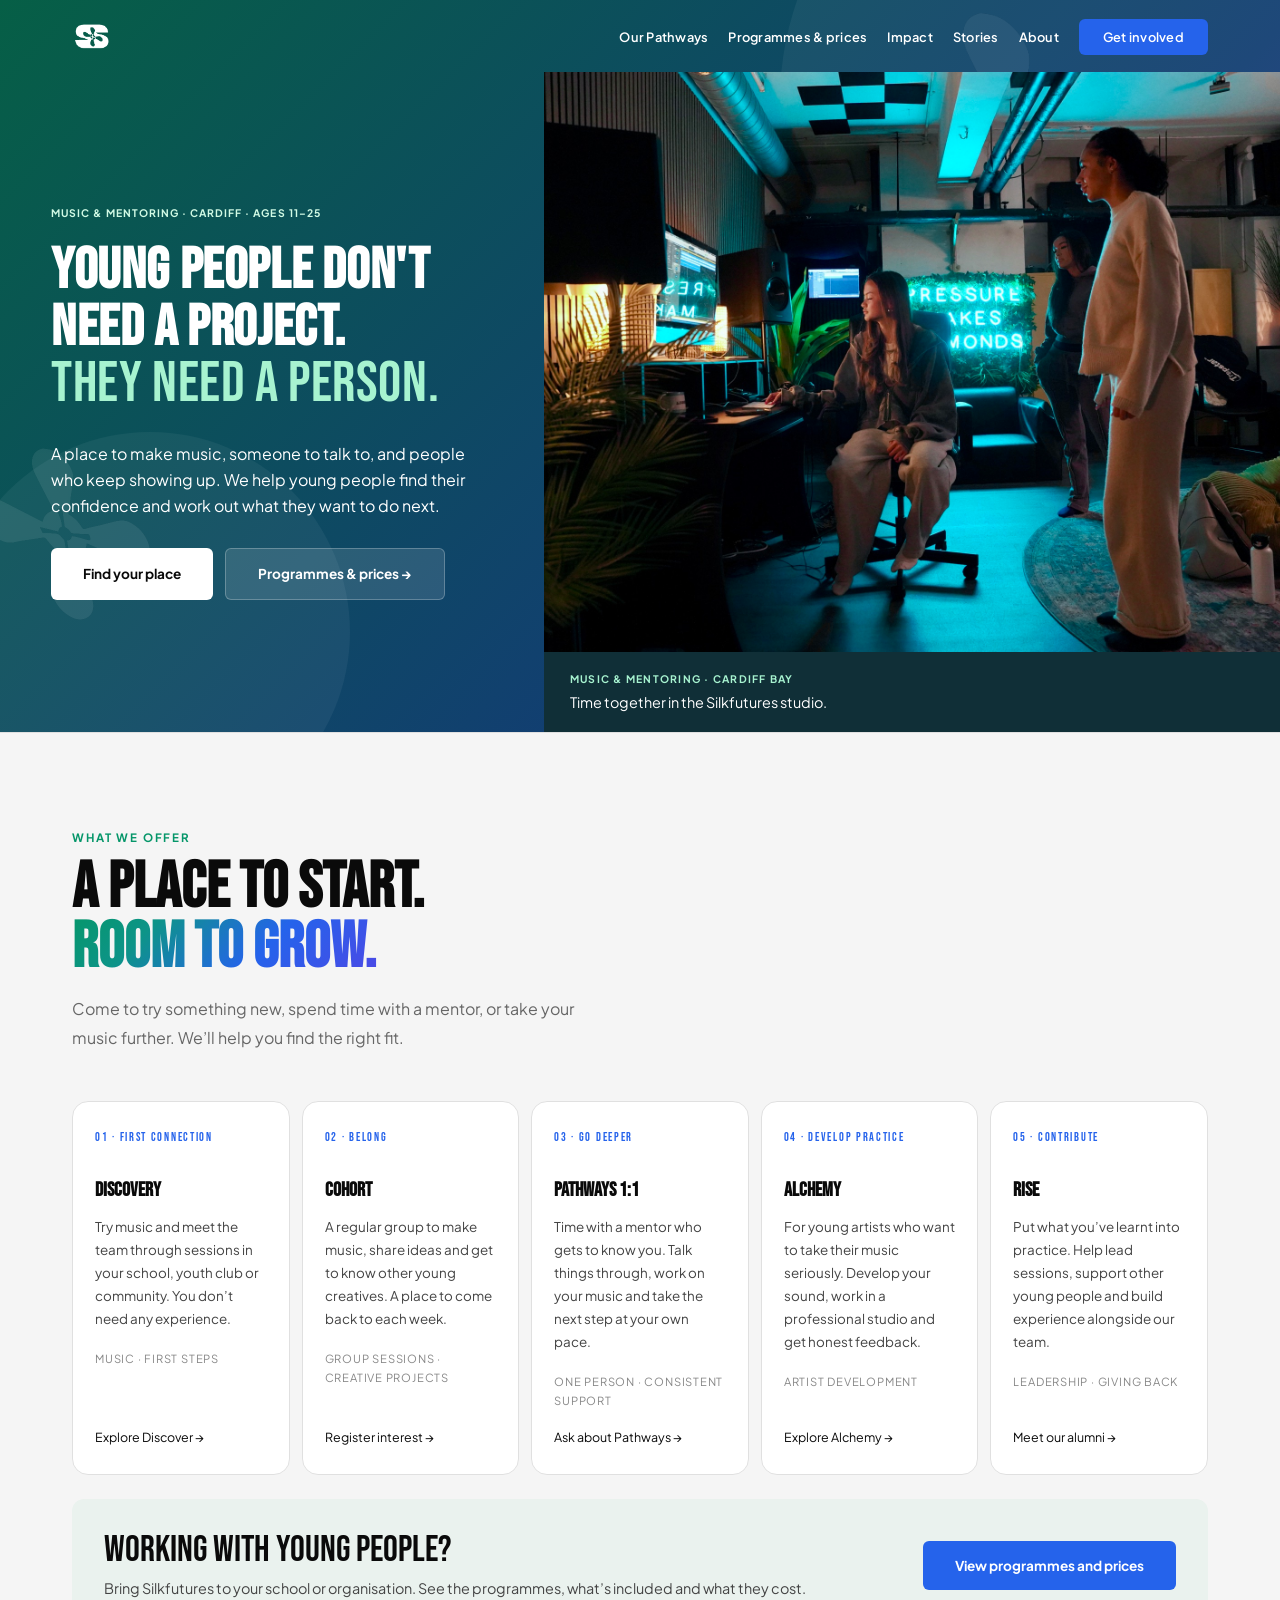
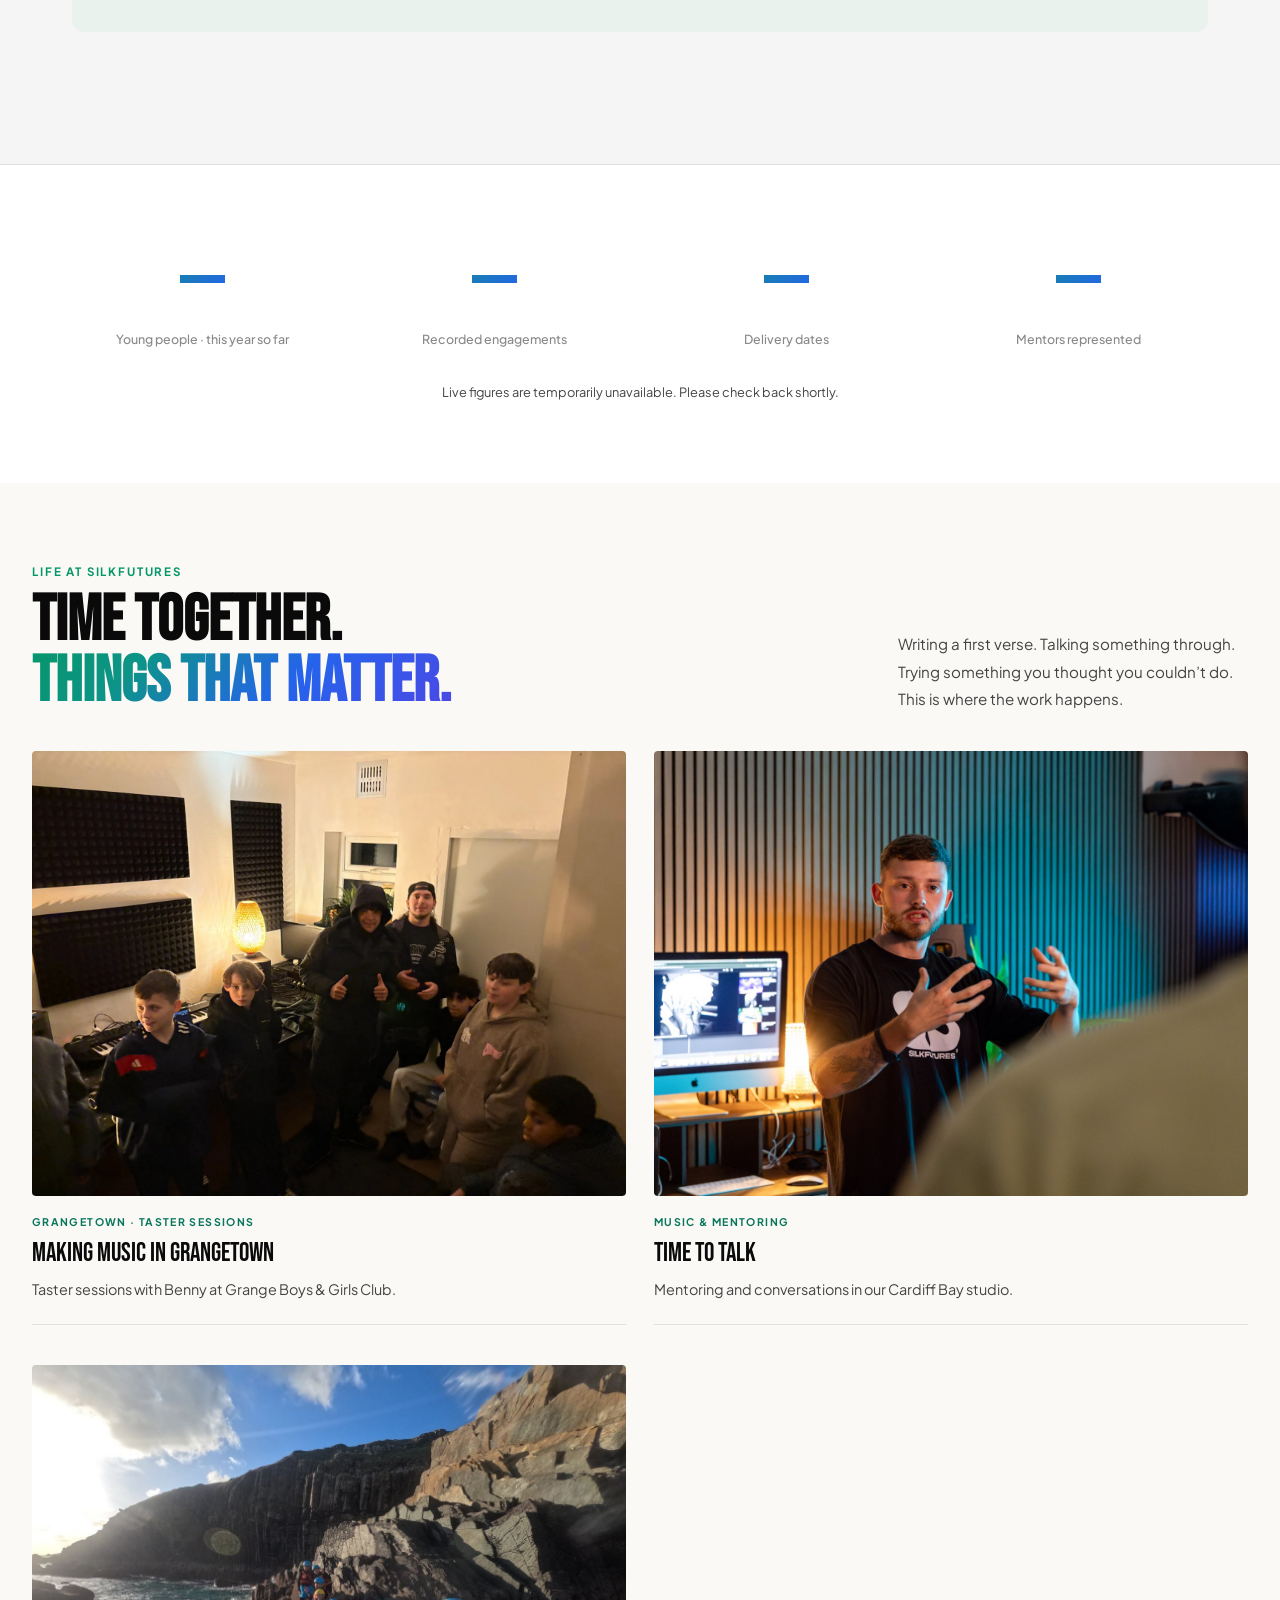
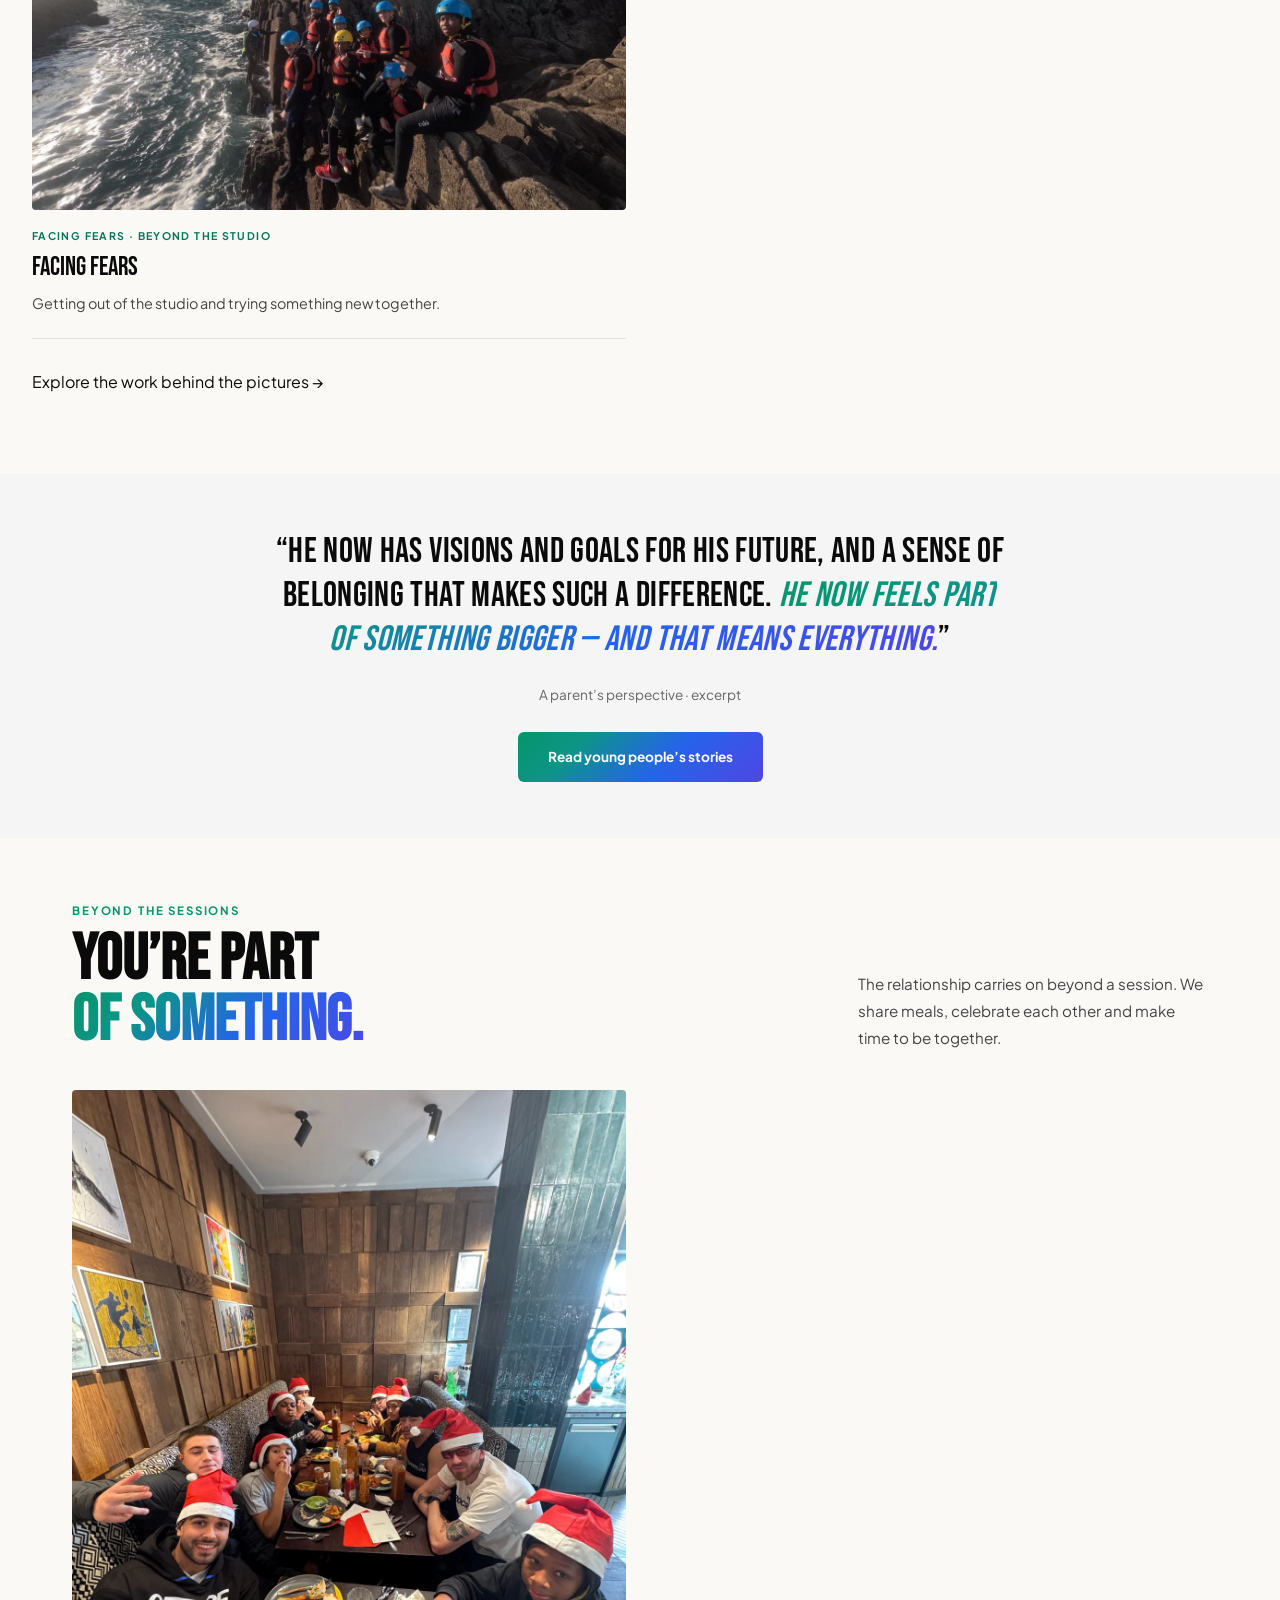
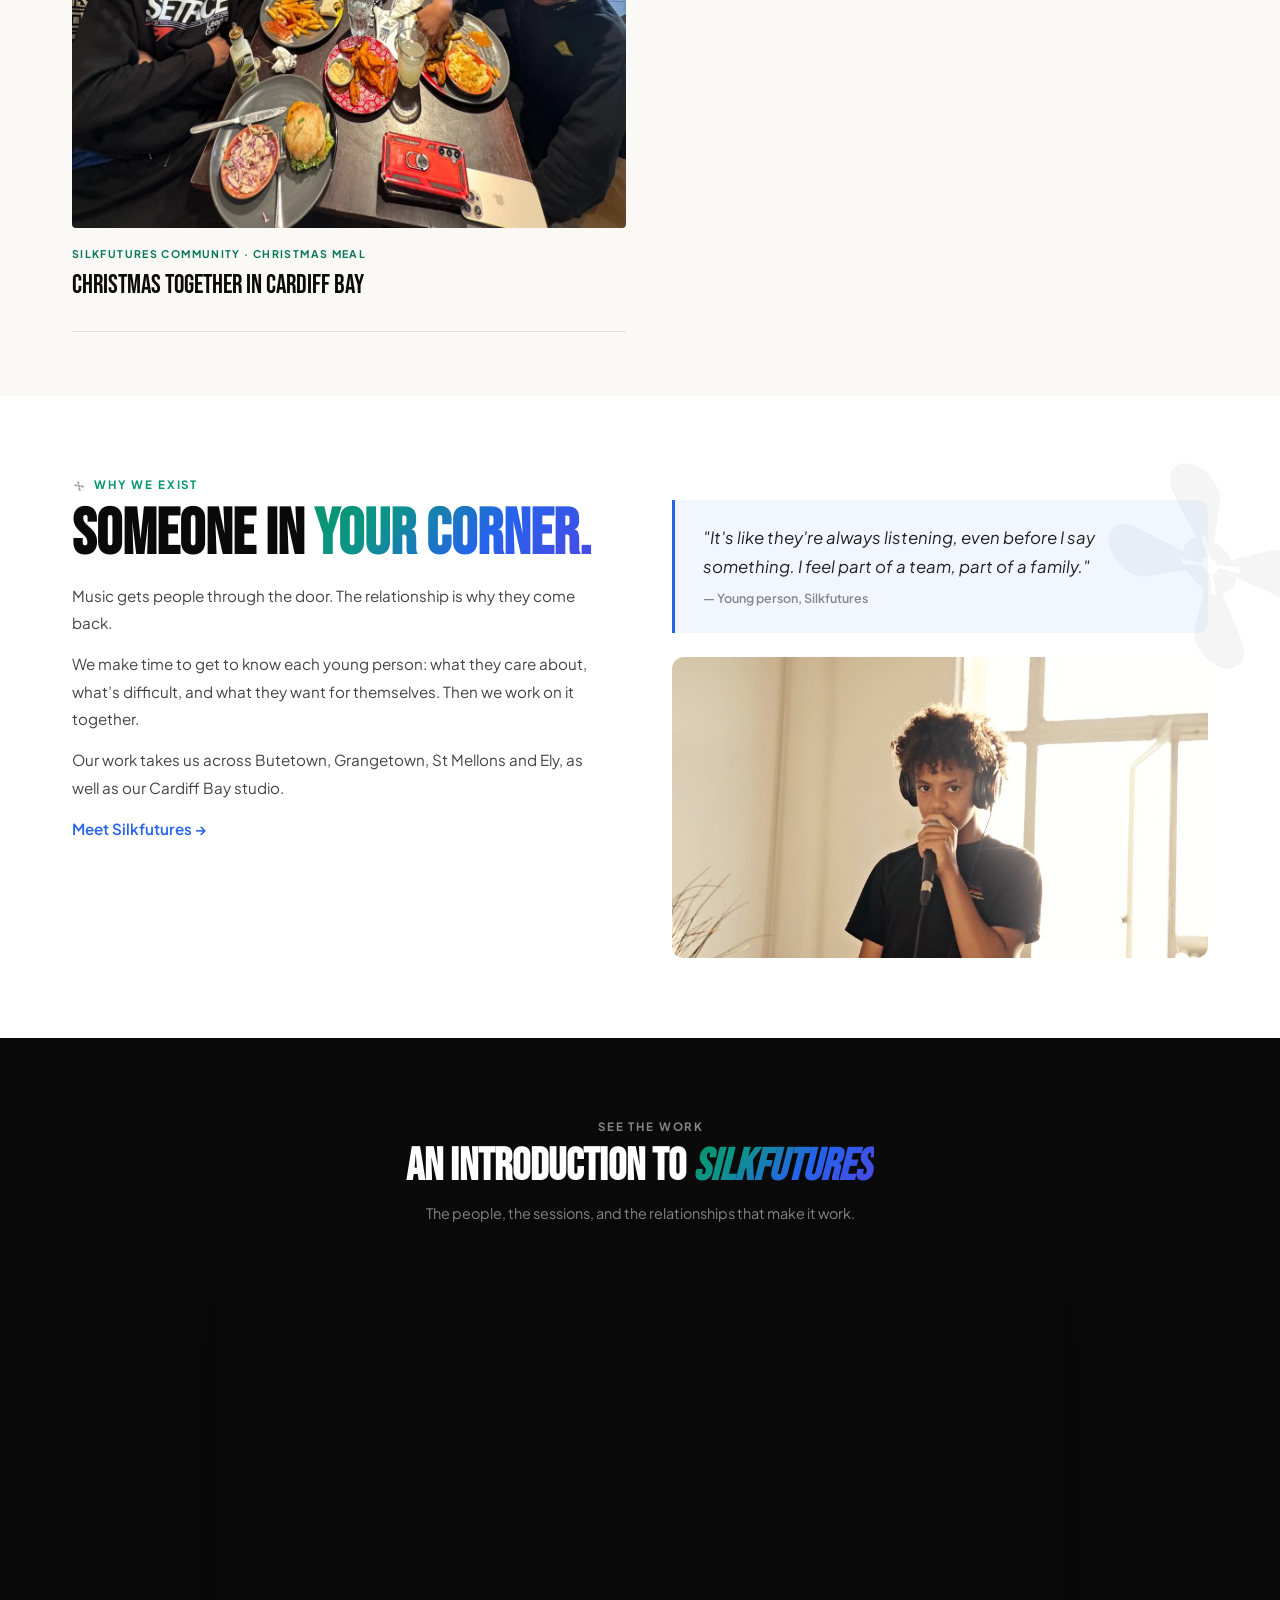
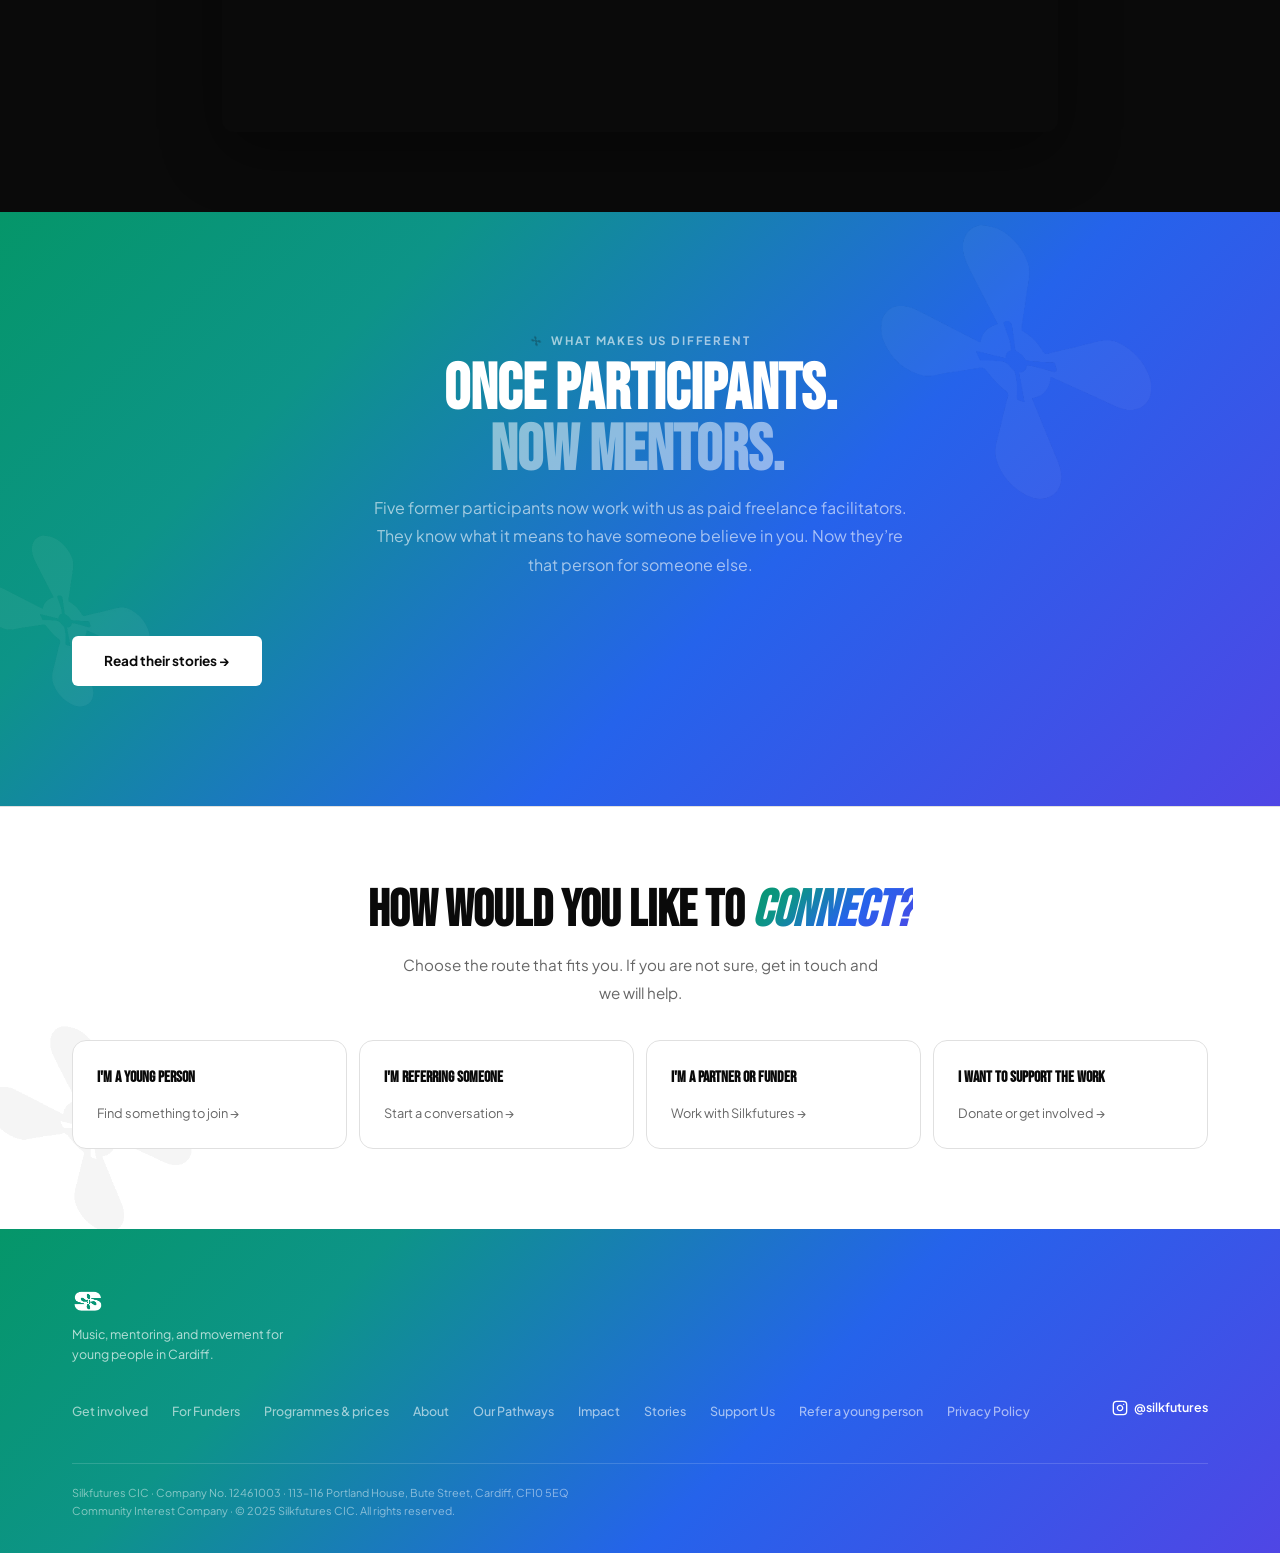
==== commit 16ee23d0: "Refine homepage flow, programme pricing design and Silkfutures voice" ====
--- a/public/index.html
+++ b/public/index.html
@@ -1,24 +1,25 @@
 <!DOCTYPE html>
+
 <html lang="en">
 <head>
-<meta charset="UTF-8">
-<meta name="viewport" content="width=device-width, initial-scale=1.0">
-<title>Silkfutures CIC — Music, Mentoring & Movement</title>
-<meta name="description" content="Silkfutures helps young people across Cardiff build confidence, identity and direction through creativity, relationships and real opportunities.">
-<meta property="og:title" content="Silkfutures CIC — Music, Mentoring & Movement">
-<meta property="og:description" content="Different ways into creativity. A consistent community. Individual support. Specialist artist development. Real routes into leadership and opportunity.">
-<meta property="og:type" content="website">
-<meta property="og:url" content="https://silkfutures.com">
-<meta property="og:image" content="https://silkfutures.com/images/og-image.jpg">
-<meta property="og:site_name" content="Silkfutures CIC">
-<meta name="twitter:card" content="summary_large_image">
-<meta name="twitter:title" content="Silkfutures CIC — Music, Mentoring & Movement">
-<meta name="twitter:description" content="Silkfutures helps young people build confidence, identity and direction through creativity, relationships and real opportunities.">
-<meta name="twitter:image" content="https://silkfutures.com/images/og-image.jpg">
-<link rel="icon" type="image/png" href="images/favicon.png">
-<link rel="preconnect" href="https://fonts.googleapis.com">
-<link rel="preconnect" href="https://fonts.gstatic.com" crossorigin>
-<link href="https://fonts.googleapis.com/css2?family=Bebas+Neue&family=Plus+Jakarta+Sans:ital,wght@0,300;0,400;0,500;0,600;0,700;1,300;1,400&display=swap" rel="stylesheet">
+<meta charset="utf-8"/>
+<meta content="width=device-width, initial-scale=1.0" name="viewport"/>
+<title>Silkfutures CIC — Music, Mentoring &amp; Movement</title>
+<meta content="Silkfutures helps young people across Cardiff build confidence, identity and direction through creativity, relationships and real opportunities." name="description"/>
+<meta content="Silkfutures CIC — Music, Mentoring &amp; Movement" property="og:title"/>
+<meta content="Different ways into creativity. A consistent community. Individual support. Specialist artist development. Real routes into leadership and opportunity." property="og:description"/>
+<meta content="website" property="og:type"/>
+<meta content="https://silkfutures.com" property="og:url"/>
+<meta content="https://silkfutures.com/images/og-image.jpg" property="og:image"/>
+<meta content="Silkfutures CIC" property="og:site_name"/>
+<meta content="summary_large_image" name="twitter:card"/>
+<meta content="Silkfutures CIC — Music, Mentoring &amp; Movement" name="twitter:title"/>
+<meta content="Silkfutures helps young people build confidence, identity and direction through creativity, relationships and real opportunities." name="twitter:description"/>
+<meta content="https://silkfutures.com/images/og-image.jpg" name="twitter:image"/>
+<link href="images/favicon.png" rel="icon" type="image/png"/>
+<link href="https://fonts.googleapis.com" rel="preconnect"/>
+<link crossorigin="" href="https://fonts.gstatic.com" rel="preconnect"/>
+<link href="https://fonts.googleapis.com/css2?family=Bebas+Neue&amp;family=Plus+Jakarta+Sans:ital,wght@0,300;0,400;0,500;0,600;0,700;1,300;1,400&amp;display=swap" rel="stylesheet"/>
 <style>
 *,*::before,*::after{margin:0;padding:0;box-sizing:border-box}
 :root{
@@ -529,47 +530,55 @@
   .nav-links a { font-size:.72rem; }
 }
 </style>
-</head>
+<link href="/home-refinement.css" rel="stylesheet"/></head>
 <body>
-
-<nav id="mainNav" class="nav-default">
+<nav class="nav-default" id="mainNav">
 <div class="nav-inner">
-<a href="#" class="nav-logo" data-page="home"><img class="logo-dark" src="[data-uri]" alt="Silkfutures"><img class="logo-light" src="[data-uri]" alt="Silkfutures"></a>
+<a class="nav-logo" data-page="home" href="#"><img alt="Silkfutures" class="logo-dark" src="[data-uri]"/><img alt="Silkfutures" class="logo-light" src="[data-uri]"/></a>
 <ul class="nav-links" id="navLinks">
-<li><a href="#" data-page="home">Home</a></li>
-<li><a href="#" data-page="programmes">Our Pathways</a></li>
-<li><a href="/commission">Commission a Programme</a></li>
-<li><a href="#" data-page="impact">Impact</a></li>
-<li><a href="#" data-page="stories">Stories</a></li>
-<li><a href="#" data-page="about">About</a></li>
-<li><a href="#" data-page="support">Support Us</a></li>
-<li><a href="#funders" data-page="funders">For Funders</a></li>
-<li><a href="/get-involved" class="nav-cta">Get involved</a></li>
+
+<li><a data-page="programmes" href="#">Our Pathways</a></li>
+<li><a href="/commission">Programmes &amp; prices</a></li>
+<li><a data-page="impact" href="#">Impact</a></li>
+<li><a data-page="stories" href="#">Stories</a></li>
+<li><a data-page="about" href="#">About</a></li>
+
+
+<li><a class="nav-cta" href="/get-involved">Get involved</a></li>
 </ul>
-<button class="mob-toggle" id="mobToggle" aria-label="Open menu" aria-controls="navLinks" aria-expanded="false"><span></span><span></span><span></span></button>
+<button aria-controls="navLinks" aria-expanded="false" aria-label="Open menu" class="mob-toggle" id="mobToggle"><span></span><span></span><span></span></button>
 </div>
 </nav>
-
 <!-- HOME -->
 <main class="page active" id="page-home">
 <section class="hero">
 <div class="hero-orb hero-o1"></div><div class="hero-orb hero-o2"></div>
 <div class="hero-flower-w hero-f1"></div><div class="hero-flower-w hero-f2"></div><div class="hero-flower-w hero-f3"></div>
 <div class="wrap hero-layout"><div class="hero-content">
-<p class="hero-label"><span class="fl"></span> Creativity · Relationships · Opportunity · Cardiff</p>
-<h1>YOUNG PEOPLE DON'T NEED A PROGRAMME.<strong>THEY NEED A PERSON.</strong></h1>
-<p class="hero-body"><strong>Silkfutures helps young people build confidence, identity and direction through creativity, relationships and real opportunities.</strong><br><br>We work alongside young people aged 11–25 across Cardiff — creating spaces to belong, people to trust and pathways into what comes next.</p>
-<div class="hero-ctas">
-<a href="/get-involved" class="btn btn-white">Get involved</a>
-<a href="#" class="btn btn-glass" data-page="programmes">Explore our pathways</a>
-</div>
-</div><figure class="hero-photo"><img src="images/home-studio-group.jpg" alt="Three people gathered around the recording studio workstation" fetchpriority="high" width="1536" height="1024"><figcaption><span>Music &amp; mentoring · Cardiff Bay</span>Time together in the Silkfutures studio.</figcaption></figure></div>
+<p class="hero-label">Music &amp; mentoring · Cardiff · Ages 11–25</p>
+<h1>YOUNG PEOPLE DON'T NEED A PROJECT.<strong>THEY NEED A PERSON.</strong></h1>
+<p class="hero-body">A place to make music, someone to talk to, and people who keep showing up. We help young people find their confidence and work out what they want to do next.</p>
+<div class="hero-ctas"><a class="btn btn-white" href="/get-involved">Find your place</a><a class="btn btn-glass" href="/commission">Programmes &amp; prices →</a></div>
+</div><figure class="hero-photo"><img alt="Three people gathered around the recording studio workstation" fetchpriority="high" height="1024" src="images/home-studio-group.jpg" width="1536"/><figcaption><span>Music &amp; mentoring · Cardiff Bay</span>Time together in the Silkfutures studio.</figcaption></figure></div>
+</section><section class="journey" id="journey">
+<div class="wrap">
+<div class="journey-intro">
+<span class="section-label fi">What we offer</span>
+<h2 class="section-heading fi">A PLACE TO START.<br/><em>ROOM TO GROW.</em></h2>
+<p class="section-sub fi">Come to try something new, spend time with a mentor, or take your music further. We’ll help you find the right fit.</p>
+</div>
+<div class="journey-grid">
+<article class="journey-card fi"><div class="journey-num">01 · FIRST CONNECTION</div><h3>DISCOVERY</h3><p>Try music and meet the team through sessions in your school, youth club or community. You don’t need any experience.</p><p class="journey-tags">Music · First steps</p><a class="link" data-page="programmes" href="#">Explore Discover →</a></article>
+<article class="journey-card fi fd1"><div class="journey-num">02 · BELONG</div><h3>COHORT</h3><p>A regular group to make music, share ideas and get to know other young creatives. A place to come back to each week.</p><p class="journey-tags">Group sessions · Creative projects</p><a class="link" data-page="refer" href="#">Register interest →</a></article>
+<article class="journey-card fi fd2"><div class="journey-num">03 · GO DEEPER</div><h3>PATHWAYS 1:1</h3><p>Time with a mentor who gets to know you. Talk things through, work on your music and take the next step at your own pace.</p><p class="journey-tags">One person · Consistent support</p><a class="link" data-page="refer" href="#">Ask about Pathways →</a></article>
+<article class="journey-card fi fd3"><div class="journey-num">04 · DEVELOP PRACTICE</div><h3>ALCHEMY</h3><p>For young artists who want to take their music seriously. Develop your sound, work in a professional studio and get honest feedback.</p><p class="journey-tags">Artist development</p><a class="link" data-page="programmes" href="#">Explore Alchemy →</a></article>
+<article class="journey-card fi fd4"><div class="journey-num">05 · CONTRIBUTE</div><h3>RISE</h3><p>Put what you’ve learnt into practice. Help lead sessions, support other young people and build experience alongside our team.</p><p class="journey-tags">Leadership · Giving back</p><a class="link" data-page="stories" href="#">Meet our alumni →</a></article>
+</div>
+<aside class="commission-callout">
+<div><h3>Working with young people?</h3><p>Bring Silkfutures to your school or organisation. See the programmes, what’s included and what they cost.</p></div>
+<a class="btn btn-blue" href="/commission">View programmes and prices</a>
+</aside></div>
 </section>
-
-<div class="ticker"><div class="ticker-track">
-<span class="ticker-item"><span class="ticker-flower"></span>We Inspire</span><span class="ticker-item"><span class="ticker-flower"></span>We Support</span><span class="ticker-item"><span class="ticker-flower"></span>We Invest</span><span class="ticker-item"><span class="ticker-flower"></span>We Nurture</span><span class="ticker-item"><span class="ticker-flower"></span>We Encourage</span><span class="ticker-item"><span class="ticker-flower"></span>We Empower</span>
-<span class="ticker-item"><span class="ticker-flower"></span>We Inspire</span><span class="ticker-item"><span class="ticker-flower"></span>We Support</span><span class="ticker-item"><span class="ticker-flower"></span>We Invest</span><span class="ticker-item"><span class="ticker-flower"></span>We Nurture</span><span class="ticker-item"><span class="ticker-flower"></span>We Encourage</span><span class="ticker-item"><span class="ticker-flower"></span>We Empower</span>
-</div></div>
 
 <section class="stat-band"><div class="wrap"><div class="stat-row">
 <div class="fi"><div class="stat-num" id="home-live-young-people">—</div><div class="stat-label">Young people · <span id="home-live-year">this year</span> so far</div></div>
@@ -578,126 +587,61 @@
 <div class="fi fd3"><div class="stat-num" id="home-live-mentors">—</div><div class="stat-label">Mentors represented</div></div>
 <p id="home-live-range" style="grid-column:1/-1;font-size:.8rem;color:var(--g600)">Loading the latest programme figures…</p>
 </div></div></section>
-
-<section class="activity-journal" aria-labelledby="activity-title"><div class="wrap">
-<div class="journal-heading"><div><span class="section-label">Life at Silkfutures</span><h2 class="section-heading" id="activity-title">THIS IS WHAT<br><em>SHOWING UP LOOKS LIKE.</em></h2></div><p>In the studio, in the community and out in the world. A closer look at the spaces we share and the things we do together.</p></div>
-<aside class="commission-callout">
-  <div><h3>Bring Silkfutures to your school or organisation</h3><p>Commission creative mentoring, group programmes or specialist artist development in Cardiff.</p></div>
-  <a class="btn btn-blue" href="/commission">View programmes and prices</a>
-</aside>
+<section aria-labelledby="activity-title" class="activity-journal"><div class="wrap">
+<div class="journal-heading"><div><span class="section-label">Life at Silkfutures</span><h2 class="section-heading" id="activity-title">TIME TOGETHER.<br/><em>THINGS THAT MATTER.</em></h2></div><p>Writing a first verse. Talking something through. Trying something you thought you couldn’t do. This is where the work happens.</p></div>
+
 <div class="activity-grid">
-<figure class="activity-photo activity-wide"><img src="images/grangetown-taster-group.webp" alt="Young people and a mentor gathered in the Grangetown studio" loading="lazy"><figcaption><span class="photo-kicker">Grangetown · Taster sessions</span><h3>A space to come together.</h3><p>Music taster sessions with Benny at Grange Boys &amp; Girls Club. A first step into our creative community.</p></figcaption></figure><figure class="activity-photo activity-writing"><img src="images/home-studio-writing.jpg" alt="A young person writing in the recording studio" loading="lazy"><figcaption><span class="photo-kicker">Inside the studio</span><h3>Space to find your voice.</h3><p>Time for ideas, writing and creative expression.</p></figcaption></figure><figure class="activity-photo "><img src="images/home-studio-conversation.jpg" alt="A mentor talking with young people in the studio" loading="lazy"><figcaption><span class="photo-kicker">Music &amp; mentoring</span><h3>It starts with a conversation.</h3><p>Relationships are at the heart of the time we spend together.</p></figcaption></figure><figure class="activity-photo "><img src="images/home-studio-listening.jpg" alt="Two young people sharing a beanbag in the studio" loading="lazy"><figcaption><span class="photo-kicker">Our creative community</span><h3>Somewhere to belong.</h3><p>Sharing the studio means making space to listen, connect and be yourself.</p></figcaption></figure><figure class="activity-photo activity-wide"><img src="images/coasteering-group.jpg" alt="The group together on coastal rocks during a Facing Fears trip" loading="lazy"><figcaption><span class="photo-kicker">Facing Fears · Beyond the studio</span><h3>New experiences. Shared courage.</h3><p>Getting out into the world together through our Facing Fears programme.</p></figcaption></figure></div><a href="#programmes" data-page="programmes" class="link journal-link">Explore the work behind the pictures →</a></div></section>
-
+<figure class="activity-photo"><img alt="Young people and a mentor gathered in the Grangetown studio" loading="lazy" src="images/grangetown-taster-group.webp"/><figcaption><span class="photo-kicker">Grangetown · Taster sessions</span><h3>Making music in Grangetown</h3><p>Taster sessions with Benny at Grange Boys &amp; Girls Club.</p></figcaption></figure><figure class="activity-photo"><img alt="A mentor talking with young people in the studio" loading="lazy" src="images/home-studio-conversation.jpg"/><figcaption><span class="photo-kicker">Music &amp; mentoring</span><h3>Time to talk</h3><p>Mentoring and conversations in our Cardiff Bay studio.</p></figcaption></figure><figure class="activity-photo"><img alt="The group together on coastal rocks during a Facing Fears trip" loading="lazy" src="images/coasteering-group.jpg"/><figcaption><span class="photo-kicker">Facing Fears · Beyond the studio</span><h3>Facing Fears</h3><p>Getting out of the studio and trying something new together.</p></figcaption></figure></div><a class="link journal-link" data-page="programmes" href="#programmes">Explore the work behind the pictures →</a></div></section>
 <section class="home-testimonial"><div class="wrap">
 <figure><blockquote>“He now has visions and goals for his future, and a sense of belonging that makes such a difference. <em>He now feels part of something bigger — and that means everything.</em>”</blockquote><figcaption>A parent’s perspective · excerpt</figcaption></figure>
-<a href="#stories" data-page="stories" class="btn">Read young people’s stories</a>
+<a class="btn" data-page="stories" href="#stories">Read young people’s stories</a>
 </div></section>
-
-<section class="community-journal" aria-labelledby="community-title"><div class="wrap"><div class="journal-heading"><div><span class="section-label">Beyond the sessions</span><h2 id="community-title" class="section-heading">A COMMUNITY TO<br><em>BE PART OF.</em></h2></div><p>Relationships grow in the everyday moments too — sharing food, spending time together and celebrating as a community.</p></div><div class="community-photo-grid"><figure class="activity-photo portrait-story"><img src="images/community-christmas-meal.webp" alt="Young people and mentors sharing a Christmas meal wearing Santa hats" loading="lazy" width="1200" height="1600"><figcaption><span class="photo-kicker">Silkfutures community · Christmas meal</span><h3>A place at the table.</h3><p>Sharing a Christmas meal with young people and mentors — time to catch up, celebrate and enjoy being together.</p></figcaption></figure><figure class="activity-photo portrait-story"><img src="images/community-christmas-group.webp" alt="The group wearing Santa hats outdoors in Cardiff Bay" loading="lazy" width="1200" height="1600"><figcaption><span class="photo-kicker">Silkfutures community · Cardiff Bay</span><h3>Together beyond the studio.</h3><p>A group photograph from our Christmas gathering in Cardiff Bay.</p></figcaption></figure></div></div></section>
+<section aria-labelledby="community-title" class="community-journal"><div class="wrap"><div class="journal-heading"><div><span class="section-label">Beyond the sessions</span><h2 class="section-heading" id="community-title">YOU’RE PART<br/><em>OF SOMETHING.</em></h2></div><p>The relationship carries on beyond a session. We share meals, celebrate each other and make time to be together.</p></div><div class="community-photo-grid"><figure class="activity-photo portrait-story"><img alt="Young people and mentors sharing a Christmas meal wearing Santa hats" height="1600" loading="lazy" src="images/community-christmas-meal.webp" width="1200"/><figcaption><span class="photo-kicker">Silkfutures community · Christmas meal</span><h3>Christmas together in Cardiff Bay</h3></figcaption></figure></div></div></section>
 <section class="section"><div class="wrap">
 <div class="section-watermark" style="top:20px;right:-80px;animation:spin-slow 60s linear infinite"></div>
 <div class="two-col">
 <div class="fi">
 <span class="section-label"><span class="fl"></span> Why we exist</span>
-<h2 class="section-heading">CONFIDENCE. IDENTITY. <em>DIRECTION.</em></h2>
-<div class="content">
-<p><strong>Silkfutures helps young people build confidence, identity and direction through creativity, relationships and real opportunities.</strong></p>
-<p>We begin with the person — not a fixed outcome. A young person might first meet us through music, movement, a community session or somebody they trust. From there, we build the relationship and offer the level of support that is right for them.</p>
-<p>Music is one of our strongest entry points, but creativity can also mean movement, visual work, storytelling, production, performance or simply finding a new way to express yourself.</p>
-<p>We work in Butetown, Grangetown, St Mellons and Ely, particularly alongside young people facing barriers to traditional opportunities.</p>
-<p>88% of the young people we reach are from Global Majority backgrounds. 90% live in areas ranked in the top 10% most deprived in Wales.</p>
-<p><a href="#" data-page="about" class="link">Read more about us →</a></p>
-</div></div>
+<h2 class="section-heading">SOMEONE IN <em>YOUR CORNER.</em></h2>
+<div class="content"><p>Music gets people through the door. The relationship is why they come back.</p><p>We make time to get to know each young person: what they care about, what’s difficult, and what they want for themselves. Then we work on it together.</p><p>Our work takes us across Butetown, Grangetown, St Mellons and Ely, as well as our Cardiff Bay studio.</p><p><a class="link" data-page="about" href="#about">Meet Silkfutures →</a></p></div></div>
 <div class="fi fd2"><div class="quote-block"><p>"It's like they're always listening, even before I say something. I feel part of a team, part of a family."</p><cite>— Young person, Silkfutures</cite></div>
-<img src="images/mic-performance.png" alt="Young person performing with headphones and mic" style="width:100%;border-radius:12px;margin-top:24px" loading="lazy">
+<img alt="Young person performing with headphones and mic" loading="lazy" src="images/mic-performance.png" style="width:100%;border-radius:12px;margin-top:24px"/>
 </div>
 </div></div></section>
-
 <section style="padding:80px 0;background:var(--g900);position:relative;overflow:hidden">
 <div class="wrap" style="max-width:900px;text-align:center;position:relative;z-index:1">
 <span class="section-label fi" style="justify-content:center;color:rgba(255,255,255,.5)"><span class="fl" style="opacity:.3"></span> See the work</span>
-<h2 style="font-family:var(--fd);font-size:clamp(1.8rem,4vw,2.8rem);color:#fff;margin-bottom:12px;line-height:.95" class="fi">AN INTRODUCTION TO <em style="background:var(--grad);-webkit-background-clip:text;-webkit-text-fill-color:transparent;background-clip:text;padding-right:.05em">SILKFUTURES </em></h2>
-<p style="font-size:.9rem;color:rgba(255,255,255,.5);max-width:480px;margin:0 auto 36px;line-height:1.7" class="fi">The people, the sessions, and the relationships that make it work.</p>
-<div class="fi" style="position:relative;padding-bottom:56.25%;height:0;overflow:hidden;border-radius:12px;box-shadow:0 20px 60px rgba(0,0,0,.4)"><iframe src="https://www.youtube.com/embed/lLfeFNEo8SQ" style="position:absolute;top:0;left:0;width:100%;height:100%;border:none" allow="accelerometer;autoplay;clipboard-write;encrypted-media;gyroscope;picture-in-picture" allowfullscreen loading="lazy"></iframe></div>
+<h2 class="fi" style="font-family:var(--fd);font-size:clamp(1.8rem,4vw,2.8rem);color:#fff;margin-bottom:12px;line-height:.95">AN INTRODUCTION TO <em style="background:var(--grad);-webkit-background-clip:text;-webkit-text-fill-color:transparent;background-clip:text;padding-right:.05em">SILKFUTURES </em></h2>
+<p class="fi" style="font-size:.9rem;color:rgba(255,255,255,.5);max-width:480px;margin:0 auto 36px;line-height:1.7">The people, the sessions, and the relationships that make it work.</p>
+<div class="fi" style="position:relative;padding-bottom:56.25%;height:0;overflow:hidden;border-radius:12px;box-shadow:0 20px 60px rgba(0,0,0,.4)"><iframe allow="accelerometer;autoplay;clipboard-write;encrypted-media;gyroscope;picture-in-picture" allowfullscreen="" loading="lazy" src="https://www.youtube.com/embed/lLfeFNEo8SQ" style="position:absolute;top:0;left:0;width:100%;height:100%;border:none" title="An introduction to Silkfutures"></iframe></div>
 </div>
 </section>
 
-<section class="journey" id="journey">
-<div class="wrap">
-<div class="journey-intro">
-<span class="section-label fi"><span class="fl"></span> One community · Different levels of support</span>
-<h2 class="section-heading fi">FIND YOUR PATH THROUGH <em>SILKFUTURES</em></h2>
-<p class="section-sub fi">There is no single route through Silkfutures. Some young people come for one experience; others stay, deepen their practice and eventually lead. Our role is to help each person find the right next step.</p>
-</div>
-<div class="journey-grid">
-<article class="journey-card fi"><div class="journey-num">01 · FIRST CONNECTION</div><h3>DISCOVER</h3><p>Open sessions, community partnerships, movement, music and creative experiences — with no need to arrive knowing exactly where you want to go.</p><p class="journey-tags">Community · Set Pace · Facing Fears</p><a href="#" data-page="programmes" class="link">Explore Discover →</a></article>
-<article class="journey-card fi fd1"><div class="journey-num">02 · BELONG</div><h3>COHORT</h3><p>A consistent creative community where young people make things, build relationships, develop ideas and contribute alongside other young creatives.</p><p class="journey-tags">Weekly · Creative · Collective</p><a href="#" data-page="refer" class="link">Register interest →</a></article>
-<article class="journey-card fi fd2"><div class="journey-num">03 · GO DEEPER</div><h3>PATHWAYS 1:1</h3><p>Sustained individual mentoring for young people who need greater depth, continuity or help navigating their next stage.</p><p class="journey-tags">Individual · Relational · Responsive</p><a href="#" data-page="refer" class="link">Ask about Pathways →</a></article>
-<article class="journey-card fi fd3"><div class="journey-num">04 · DEVELOP PRACTICE</div><h3>ALCHEMY</h3><p>Intensive artist development for emerging artists ready for sustained mentoring, professional space, experimentation and peer exchange.</p><p class="journey-tags">Specialist · Artist development</p><a href="#" data-page="programmes" class="link">Explore Alchemy →</a></article>
-<article class="journey-card fi fd4"><div class="journey-num">05 · CONTRIBUTE</div><h3>RISE</h3><p>Leadership, mentoring, paid creative work, facilitation and connections to opportunities inside and beyond Silkfutures.</p><p class="journey-tags">Leadership · Alumni · Opportunity</p><a href="#" data-page="stories" class="link">Meet our alumni →</a></article>
-</div>
-</div>
-</section>
-
-<section class="section section-gray">
-<div class="wrap">
-<div style="text-align:center">
-<span class="section-label fi" style="justify-content:center"><span class="fl"></span> How development happens</span>
-<h2 class="section-heading fi">OUR DEVELOPMENT <em>FRAMEWORK</em></h2>
-<p class="section-sub fi" style="margin:0 auto 48px;text-align:center">The journey above describes the support a young person can access. Reset to Rise helps us understand the changes that may happen within that journey — a framework earned through five years of showing up.</p>
-</div>
-<div class="pw-grid">
-<div class="pw-card fi"><div class="pw-icon"><svg viewBox="0 0 24 24" fill="none" stroke="url(#pwg)" stroke-width="1.5" stroke-linecap="round" stroke-linejoin="round"><defs><linearGradient id="pwg" x1="0%" y1="0%" x2="100%" y2="100%"><stop offset="0%" stop-color="#059669"/><stop offset="100%" stop-color="#2563eb"/></linearGradient></defs><path d="M12 22c5.523 0 10-4.477 10-10S17.523 2 12 2 2 6.477 2 12s4.477 10 10 10z"/><path d="M12 6v6l4 2"/></svg></div><div class="pw-num">01</div><h3>RESET</h3><p>Stabilising the inner world. Interrupting chaotic patterns. Building the ground to stand on.</p></div>
-<div class="pw-card fi fd1"><div class="pw-icon"><svg viewBox="0 0 24 24" fill="none" stroke="url(#pwg)" stroke-width="1.5" stroke-linecap="round" stroke-linejoin="round"><path d="M1 12s4-8 11-8 11 8 11 8-4 8-11 8-11-8-11-8z"/><circle cx="12" cy="12" r="3"/></svg></div><div class="pw-num">02</div><h3>REFRAME</h3><p>Rewriting identity and belief. Challenging the "old voice." Becoming the author.</p></div>
-<div class="pw-card fi fd2"><div class="pw-icon"><svg viewBox="0 0 24 24" fill="none" stroke="url(#pwg)" stroke-width="1.5" stroke-linecap="round" stroke-linejoin="round"><path d="M21 16V8a2 2 0 0 0-1-1.73l-7-4a2 2 0 0 0-2 0l-7 4A2 2 0 0 0 3 8v8a2 2 0 0 0 1 1.73l7 4a2 2 0 0 0 2 0l7-4A2 2 0 0 0 21 16z"/><polyline points="3.27 6.96 12 12.01 20.73 6.96"/><line x1="12" y1="22.08" x2="12" y2="12"/></svg></div><div class="pw-num">03</div><h3>REBUILD</h3><p>Discipline, skills, creative practice. Showing up consistently. Finishing things.</p></div>
-<div class="pw-card fi fd3"><div class="pw-icon"><svg viewBox="0 0 24 24" fill="none" stroke="url(#pwg)" stroke-width="1.5" stroke-linecap="round" stroke-linejoin="round"><path d="M9 18V5l12-2v13"/><circle cx="6" cy="18" r="3"/><circle cx="18" cy="16" r="3"/></svg></div><div class="pw-num">04</div><h3>RELEASE</h3><p>A self-aware creative voice. Lyrics that reflect insight rather than old patterns.</p></div>
-<div class="pw-card fi fd4"><div class="pw-icon"><svg viewBox="0 0 24 24" fill="none" stroke="url(#pwg)" stroke-width="1.5" stroke-linecap="round" stroke-linejoin="round"><path d="M18 8A6 6 0 0 0 6 8c0 7-3 9-3 9h18s-3-2-3-9"/><path d="M13.73 21a2 2 0 0 1-3.46 0"/><path d="M12 2v1"/></svg></div><div class="pw-num">05</div><h3>RISE</h3><p>Leadership, contribution, influence. Mentoring peers.</p><p class="rise">Personal development begins creating opportunities for other people.</p></div>
-</div>
-<div style="text-align:center;margin-top:32px" class="fi fd5"><a href="#" class="btn btn-blue" data-page="programmes">Explore the full framework →</a></div>
-</div>
-</section>
-
-<section class="section"><div class="wrap">
-<span class="section-label fi"><span class="fl"></span> Current opportunities</span>
-<h2 class="section-heading fi">WAYS TO TAKE PART <em>NOW</em></h2>
-<p class="section-sub fi">Start with what interests you. You do not need polished skills or a fixed plan — we can help work out the right next step.</p>
-<div class="opportunity-grid">
-<article class="opportunity-card fi"><img src="images/grangetown-taster-group.webp" alt="Young people creating together at a Silkfutures community session" loading="lazy"><div class="opportunity-body"><h3>OPEN ACCESS</h3><p><strong>Ages 11–16 · Grangetown · Free</strong></p><p>Weekly music and mentoring at Grange Boys &amp; Girls Club. No referral needed.</p><a href="#" data-page="programmes" class="link">See session details →</a></div></article>
-<article class="opportunity-card fi fd1"><img src="images/studio-circle.png" alt="Young creatives gathered in a studio circle" loading="lazy"><div class="opportunity-body"><h3>SILKFUTURES COHORT</h3><p><strong>A consistent creative community</strong></p><p>Make things, develop your ideas and build alongside other young creatives. Register interest for the next intake.</p><a href="#" data-page="refer" class="link">Register your interest →</a></div></article>
-<article class="opportunity-card fi fd2"><img src="images/sp-main.jpg" alt="Set Pace movement and wellbeing session" loading="lazy"><div class="opportunity-body"><h3>SET PACE</h3><p><strong>Movement · Wellbeing · Challenge</strong></p><p>Weekly sessions built around physical challenge, trusted relationships and shared support.</p><a href="#" data-page="refer" class="link">Ask about Set Pace →</a></div></article>
-</div>
-</div></section>
+
 
 <section class="pipeline">
 <div class="pipe-flower-w pipe-f1"></div><div class="pipe-flower-w pipe-f2"></div>
 <div class="wrap" style="position:relative;z-index:1">
 <div style="text-align:center">
 <span class="section-label fi" style="justify-content:center;color:rgba(255,255,255,.6)"><span class="fl" style="opacity:.3"></span> What makes us different</span>
-<h2 class="section-heading fi" style="max-width:800px;margin:0 auto 12px;color:#fff">YOUNG PEOPLE BECOME THE PEOPLE WHO <em>DELIVER THE WORK</em></h2>
-<p class="section-sub fi" style="margin:0 auto 56px;text-align:center;color:rgba(255,255,255,.6)">Five former participants are now paid freelance facilitators. This isn't a talking point — it's the pipeline that defines who we are.</p>
-</div>
-<div class="pipe-grid">
-<div class="pipe-card fi"><div class="pipe-num">01</div><h3>ARRIVAL</h3><p>A young person is referred or shows up. No intake form — a conversation.</p></div>
-<div class="pipe-card fi fd1"><div class="pipe-num">02</div><h3>TRUST & SKILLS</h3><p>Weekly sessions. A consistent mentor. Music as the entry point.</p></div>
-<div class="pipe-card fi fd2"><div class="pipe-num">03</div><h3>LEADERSHIP</h3><p>They begin mentoring peers. Running sessions. Making decisions.</p></div>
-<div class="pipe-card fi fd3"><div class="pipe-num">04</div><h3>PAID FACILITATOR</h3><p>They're hired. They deliver the work. Five alumni are here now.</p></div>
-</div>
-<p class="pipe-footer fi fd4">This is what Rise looks like in practice.</p>
-</div></section>
-
+<h2 class="section-heading fi" style="max-width:800px;margin:0 auto 12px;color:#fff">ONCE PARTICIPANTS.<br/><em>NOW MENTORS.</em></h2>
+<p class="section-sub fi" style="margin:0 auto 56px;text-align:center;color:rgba(255,255,255,.6)">Five former participants now work with us as paid freelance facilitators. They know what it means to have someone believe in you. Now they’re that person for someone else.</p>
+</div>
+
+
+<a class="btn btn-white" data-page="stories" href="#stories">Read their stories →</a></div></section>
 <section class="cta-band">
 <div class="section-watermark" style="bottom:-50px;left:-60px;animation:spin-slow 50s linear infinite reverse"></div>
 <div class="wrap fi">
 <h2>HOW WOULD YOU LIKE TO <em>CONNECT?</em></h2>
 <p>Choose the route that fits you. If you are not sure, get in touch and we will help.</p>
 <div class="audience-grid">
-<a href="#" data-page="refer" class="audience-card"><strong>I'm a young person</strong><span>Find something to join →</span></a>
-<a href="#" data-page="refer" class="audience-card"><strong>I'm referring someone</strong><span>Start a conversation →</span></a>
-<a href="#" data-page="funders" class="audience-card"><strong>I'm a partner or funder</strong><span>Work with Silkfutures →</span></a>
-<a href="#" data-page="support" class="audience-card"><strong>I want to support the work</strong><span>Donate or get involved →</span></a>
+<a class="audience-card" data-page="refer" href="#"><strong>I'm a young person</strong><span>Find something to join →</span></a>
+<a class="audience-card" data-page="refer" href="#"><strong>I'm referring someone</strong><span>Start a conversation →</span></a>
+<a class="audience-card" data-page="funders" href="#"><strong>I'm a partner or funder</strong><span>Work with Silkfutures →</span></a>
+<a class="audience-card" data-page="support" href="#"><strong>I want to support the work</strong><span>Donate or get involved →</span></a>
 </div></div></section>
 </main>
-
 <!-- ABOUT -->
 <main class="page" id="page-about">
 <div class="grad-divider"></div>
@@ -708,47 +652,44 @@
 <div class="content fi" style="margin-bottom:56px"><h2 class="section-heading" style="font-size:clamp(1.4rem,2vw,1.8rem)">HOW WE CAME TO EXIST</h2><p>Silkfutures grew out of a simple conviction: that music has the power to transform young lives — and that no young person should be locked out of that experience because of where they come from or what they can afford.</p><p>Nathan Misra started Silkcrayon Studios in Cardiff Bay to support and promote local musicians. But it quickly became clear that the young people walking through the studio doors needed more than a recording session — they needed someone in their corner. Nathan began running workshops, opening the studio to young people from less privileged backgrounds who would never otherwise have access to professional music production, mentoring, or creative space.</p><p>At the same time, Toni Andrews was building Lab7 — a youth-focused initiative she founded in 2020 rooted in the same belief: that consistent, trusted relationships can change the direction of a young person's life. Toni brought 25 years of frontline youth work experience, deep community ties, and an operational grounding that the creative work needed to become something lasting.</p><p>When the two found each other, the fit was immediate. Same communities. Same conviction. Different entry points that turned out to be the same door. Silkfutures was established as a Community Interest Company to bring those philosophies together — pairing the creative infrastructure of Silkcrayon with Toni's relational and operational expertise. Over five years, what began as two separate visions became one organisation: six programmes, five paid alumni facilitators, and over £260,000 in grant income.</p><p>Today, music remains the entry point — but the real work is relational. Every session, every trip, every conversation is built on the belief that when a young person is truly seen and heard, something shifts.</p></div>
 <h2 class="section-heading fi" style="font-size:clamp(1.4rem,2vw,1.8rem)">THE FOUNDING TEAM</h2>
 <div class="support-grid" style="margin-top:16px;margin-bottom:56px">
-<div class="s-card fi"><img src="images/nathan.jpg" alt="Nathan Misra" style="width:100%;aspect-ratio:4/3;object-fit:cover;object-position:center 20%;border-radius:8px;margin-bottom:16px" loading="lazy"><h3>Nathan Misra</h3><p style="color:var(--green);font-size:.72rem;font-weight:700;letter-spacing:.1em;text-transform:uppercase;margin-bottom:8px">Creative Director, Senior Mentor & Co-Founder</p><p>Head of Programme. Experienced music producer. Designed the Pathways framework and founded Silkcrayon Studios.</p><p style="margin-top:8px"><a href="mailto:nathan@silkfutures.com" class="link">nathan@silkfutures.com</a></p></div>
-<div class="s-card fi fd1"><img src="images/toni-2026.jpg" alt="Toni Andrews" style="width:100%;aspect-ratio:4/3;object-fit:cover;object-position:top;border-radius:8px;margin-bottom:16px" loading="lazy"><h3>Toni Andrews</h3><p style="color:var(--green);font-size:.72rem;font-weight:700;letter-spacing:.1em;text-transform:uppercase;margin-bottom:8px">Managing Director & Co-Founder</p><p>25+ years of youth work experience, including direct work with Cardiff's Violence Prevention Team.</p><p style="margin-top:8px"><a href="mailto:toni@silkfutures.com" class="link">toni@silkfutures.com</a></p></div>
-</div>
-<h2 class="section-heading fi" style="font-size:clamp(1.4rem,2vw,1.8rem)">BOARD & GOVERNANCE</h2>
-<div class="content fi"><p>Our registered directors are Toni Andrews, Nathan Misra and Dionne Rowe. Young people and creative practitioners also contribute to our community. Statutory director roles are distinct from advisory and delivery roles. <a href="https://find-and-update.company-information.service.gov.uk/company/12461003/officers" class="link" target="_blank" rel="noopener">View our director record →</a></p></div>
+<div class="s-card fi"><img alt="Nathan Misra" loading="lazy" src="images/nathan.jpg" style="width:100%;aspect-ratio:4/3;object-fit:cover;object-position:center 20%;border-radius:8px;margin-bottom:16px"/><h3>Nathan Misra</h3><p style="color:var(--green);font-size:.72rem;font-weight:700;letter-spacing:.1em;text-transform:uppercase;margin-bottom:8px">Creative Director, Senior Mentor &amp; Co-Founder</p><p>Head of Programme. Experienced music producer. Designed the Pathways framework and founded Silkcrayon Studios.</p><p style="margin-top:8px"><a class="link" href="mailto:nathan@silkfutures.com">nathan@silkfutures.com</a></p></div>
+<div class="s-card fi fd1"><img alt="Toni Andrews" loading="lazy" src="images/toni-2026.jpg" style="width:100%;aspect-ratio:4/3;object-fit:cover;object-position:top;border-radius:8px;margin-bottom:16px"/><h3>Toni Andrews</h3><p style="color:var(--green);font-size:.72rem;font-weight:700;letter-spacing:.1em;text-transform:uppercase;margin-bottom:8px">Managing Director &amp; Co-Founder</p><p>25+ years of youth work experience, including direct work with Cardiff's Violence Prevention Team.</p><p style="margin-top:8px"><a class="link" href="mailto:toni@silkfutures.com">toni@silkfutures.com</a></p></div>
+</div>
+<h2 class="section-heading fi" style="font-size:clamp(1.4rem,2vw,1.8rem)">BOARD &amp; GOVERNANCE</h2>
+<div class="content fi"><p>Our registered directors are Toni Andrews, Nathan Misra and Dionne Rowe. Young people and creative practitioners also contribute to our community. Statutory director roles are distinct from advisory and delivery roles. <a class="link" href="https://find-and-update.company-information.service.gov.uk/company/12461003/officers" rel="noopener" target="_blank">View our director record →</a></p></div>
 <div class="team-grid">
-<div class="t-card fi"><img src="images/dionne.jpg" alt="Dionne Rowe" style="width:100%;aspect-ratio:1/1;object-fit:cover;object-position:top;border-radius:8px;margin-bottom:10px" loading="lazy"><h4>Dionne Rowe</h4><div class="role">Director</div></div>
-<div class="t-card fi fd1"><img src="images/one84k.png" alt="Isaak Bakshi" style="width:100%;aspect-ratio:1/1;object-fit:cover;object-position:top;border-radius:8px;margin-bottom:10px" loading="lazy"><h4>Isaak Bakshi</h4><div class="role">Producer</div><p>Platinum producer and recording engineer.</p></div>
-<div class="t-card fi fd3"><img src="images/kayz.jpg" alt="Kaylum McGuire" style="width:100%;aspect-ratio:1/1;object-fit:cover;object-position:top;border-radius:8px;margin-bottom:10px" loading="lazy"><h4>Kaylum McGuire</h4><div class="role">Musician & Facilitator</div><p>Beneficiary turned mentor and facilitator.</p></div>
-<div class="t-card fi fd4"><img src="images/tia.jpg" alt="Tia Zakura" style="width:100%;aspect-ratio:1/1;object-fit:cover;object-position:top;border-radius:8px;margin-bottom:10px" loading="lazy"><h4>Tia Zakura</h4><div class="role">Poet</div><p>Wales Millennium Centre Youth Advisory Board.</p></div>
-<div class="t-card fi fd5"><img src="images/derrick.jpg" alt="Derrick Bonsu" style="width:100%;aspect-ratio:1/1;object-fit:cover;object-position:top;border-radius:8px;margin-bottom:10px" loading="lazy"><h4>Derrick Bonsu</h4><div class="role">Performance Coach</div></div>
+<div class="t-card fi"><img alt="Dionne Rowe" loading="lazy" src="images/dionne.jpg" style="width:100%;aspect-ratio:1/1;object-fit:cover;object-position:top;border-radius:8px;margin-bottom:10px"/><h4>Dionne Rowe</h4><div class="role">Director</div></div>
+<div class="t-card fi fd1"><img alt="Isaak Bakshi" loading="lazy" src="images/one84k.png" style="width:100%;aspect-ratio:1/1;object-fit:cover;object-position:top;border-radius:8px;margin-bottom:10px"/><h4>Isaak Bakshi</h4><div class="role">Producer</div><p>Platinum producer and recording engineer.</p></div>
+<div class="t-card fi fd3"><img alt="Kaylum McGuire" loading="lazy" src="images/kayz.jpg" style="width:100%;aspect-ratio:1/1;object-fit:cover;object-position:top;border-radius:8px;margin-bottom:10px"/><h4>Kaylum McGuire</h4><div class="role">Musician &amp; Facilitator</div><p>Beneficiary turned mentor and facilitator.</p></div>
+<div class="t-card fi fd4"><img alt="Tia Zakura" loading="lazy" src="images/tia.jpg" style="width:100%;aspect-ratio:1/1;object-fit:cover;object-position:top;border-radius:8px;margin-bottom:10px"/><h4>Tia Zakura</h4><div class="role">Poet</div><p>Wales Millennium Centre Youth Advisory Board.</p></div>
+<div class="t-card fi fd5"><img alt="Derrick Bonsu" loading="lazy" src="images/derrick.jpg" style="width:100%;aspect-ratio:1/1;object-fit:cover;object-position:top;border-radius:8px;margin-bottom:10px"/><h4>Derrick Bonsu</h4><div class="role">Performance Coach</div></div>
 </div>
 <div class="board-note fi" style="margin:24px 0 56px"><strong>The alumni pipeline is our headline differentiator.</strong> Five former participants are now paid freelance facilitators.</div>
 <h2 class="section-heading fi" style="font-size:clamp(1.4rem,2vw,1.8rem)">OUR MENTORS</h2>
 <div class="team-grid">
-<div class="t-card fi"><img src="images/nathan.jpg" alt="Nathan Misra" style="width:100%;aspect-ratio:1/1;object-fit:cover;object-position:top;border-radius:8px;margin-bottom:10px" loading="lazy"><h4>Nathan Misra</h4><div class="role">Senior Mentor · Head of Programme</div><p>Artist, producer, senior studio engineer.</p></div>
-<div class="t-card fi fd1"><img src="images/liam.jpg" alt="Liam Eaton" style="width:100%;aspect-ratio:1/1;object-fit:cover;object-position:top;border-radius:8px;margin-bottom:10px" loading="lazy"><h4>Liam Eaton</h4><div class="role">Mentor</div><p>Artist, producer, boxer. Sports & wellbeing lead.</p></div>
-<div class="t-card fi fd2"><img src="images/benny.jpg" alt="Benjamin Burrows" style="width:100%;aspect-ratio:1/1;object-fit:cover;object-position:top;border-radius:8px;margin-bottom:10px" loading="lazy"><h4>Benjamin Burrows</h4><div class="role">Mentor</div><p>Benny Flowz — BBC3 Rap Game finalist.</p></div>
-<div class="t-card fi fd3"><img src="images/tbo.jpg" alt="TBO" style="width:100%;aspect-ratio:1/1;object-fit:cover;object-position:top;border-radius:8px;margin-bottom:10px" loading="lazy"><h4>TBO</h4><div class="role">Mentor</div><p>Multi-genre artist from Cardiff.</p></div>
-<div class="t-card fi fd4"><img src="images/one84k.png" alt="One84k" style="width:100%;aspect-ratio:1/1;object-fit:cover;object-position:top;border-radius:8px;margin-bottom:10px" loading="lazy"><h4>One84k (Isaak)</h4><div class="role">Mentor</div><p>Certified platinum producer and solo artist.</p></div>
-<div class="t-card fi fd5"><img src="images/kayz.jpg" alt="Kaylum McGuire" style="width:100%;aspect-ratio:1/1;object-fit:cover;object-position:top;border-radius:8px;margin-bottom:10px" loading="lazy"><h4>Kaylum McGuire</h4><div class="role">Mentor</div><p>Previously mentored by Silkfutures.</p></div>
-</div>
-
+<div class="t-card fi"><img alt="Nathan Misra" loading="lazy" src="images/nathan.jpg" style="width:100%;aspect-ratio:1/1;object-fit:cover;object-position:top;border-radius:8px;margin-bottom:10px"/><h4>Nathan Misra</h4><div class="role">Senior Mentor · Head of Programme</div><p>Artist, producer, senior studio engineer.</p></div>
+<div class="t-card fi fd1"><img alt="Liam Eaton" loading="lazy" src="images/liam.jpg" style="width:100%;aspect-ratio:1/1;object-fit:cover;object-position:top;border-radius:8px;margin-bottom:10px"/><h4>Liam Eaton</h4><div class="role">Mentor</div><p>Artist, producer, boxer. Sports &amp; wellbeing lead.</p></div>
+<div class="t-card fi fd2"><img alt="Benjamin Burrows" loading="lazy" src="images/benny.jpg" style="width:100%;aspect-ratio:1/1;object-fit:cover;object-position:top;border-radius:8px;margin-bottom:10px"/><h4>Benjamin Burrows</h4><div class="role">Mentor</div><p>Benny Flowz — BBC3 Rap Game finalist.</p></div>
+<div class="t-card fi fd3"><img alt="TBO" loading="lazy" src="images/tbo.jpg" style="width:100%;aspect-ratio:1/1;object-fit:cover;object-position:top;border-radius:8px;margin-bottom:10px"/><h4>TBO</h4><div class="role">Mentor</div><p>Multi-genre artist from Cardiff.</p></div>
+<div class="t-card fi fd4"><img alt="One84k" loading="lazy" src="images/one84k.png" style="width:100%;aspect-ratio:1/1;object-fit:cover;object-position:top;border-radius:8px;margin-bottom:10px"/><h4>One84k (Isaak)</h4><div class="role">Mentor</div><p>Certified platinum producer and solo artist.</p></div>
+<div class="t-card fi fd5"><img alt="Kaylum McGuire" loading="lazy" src="images/kayz.jpg" style="width:100%;aspect-ratio:1/1;object-fit:cover;object-position:top;border-radius:8px;margin-bottom:10px"/><h4>Kaylum McGuire</h4><div class="role">Mentor</div><p>Previously mentored by Silkfutures.</p></div>
+</div>
 <div style="margin-top:56px">
 <h2 class="section-heading fi" style="font-size:clamp(1.4rem,2vw,1.8rem)">PROFESSIONAL CREATIVE <em>INFRASTRUCTURE</em></h2>
 <div class="content fi"><p>Silkcrayon Studios is a professional music production facility founded by Nathan Misra in 2020. Based in Cardiff, Silkcrayon has provided high-level artist services across the music industry — from recording and mixing to production and mastering. The studio has worked with emerging and established artists across Wales and beyond.</p>
 <p>SilkCrayon is the professional creative infrastructure behind relevant parts of Silkfutures' work. It provides the professional-grade environment where young people experience what it feels like to be taken seriously — the same equipment, standards and creative processes used by working artists.</p><p><strong>Silkfutures provides the relationships, developmental framework and pathways. SilkCrayon provides a real professional setting in which young people can create, practise and develop their artistic work.</strong></p></div>
 <div style="display:grid;grid-template-columns:1fr 1fr 1fr;gap:8px;margin-top:24px;border-radius:12px;overflow:hidden">
-<img src="images/studio-interior.jpg" alt="Silkcrayon Studios interior" style="width:100%;height:200px;object-fit:cover" loading="lazy">
-<img src="images/studio-desk.jpg" alt="Silkcrayon Studios mixing desk" style="width:100%;height:200px;object-fit:cover" loading="lazy">
-<img src="images/studio-wide.jpg" alt="Silkcrayon Studios" style="width:100%;height:200px;object-fit:cover" loading="lazy">
-</div>
-</div>
-
+<img alt="Silkcrayon Studios interior" loading="lazy" src="images/studio-interior.jpg" style="width:100%;height:200px;object-fit:cover"/>
+<img alt="Silkcrayon Studios mixing desk" loading="lazy" src="images/studio-desk.jpg" style="width:100%;height:200px;object-fit:cover"/>
+<img alt="Silkcrayon Studios" loading="lazy" src="images/studio-wide.jpg" style="width:100%;height:200px;object-fit:cover"/>
+</div>
+</div>
 <div style="margin-top:56px">
-<h2 class="section-heading fi" style="font-size:clamp(1.4rem,2vw,1.8rem)">POLICIES & GOVERNANCE</h2>
+<h2 class="section-heading fi" style="font-size:clamp(1.4rem,2vw,1.8rem)">POLICIES &amp; GOVERNANCE</h2>
 <div class="content fi" style="margin-bottom:24px"><p>Silkfutures is committed to transparency and safeguarding at every level. Our policies are reviewed annually and are available in full below.</p></div>
-
 <div class="support-grid" style="margin-top:16px">
 <div class="s-card fi" id="policy-safeguarding">
-<h3>SAFEGUARDING POLICY & PROCEDURE</h3>
+<h3>SAFEGUARDING POLICY &amp; PROCEDURE</h3>
 <p style="font-size:.72rem;color:var(--green);font-weight:700;letter-spacing:.08em;text-transform:uppercase;margin-bottom:12px">Published: Dec 2025 · Review: Dec 2026</p>
 <p style="font-size:.85rem;color:var(--g600);line-height:1.7;margin-bottom:12px">Safeguarding officer: <strong>Toni Andrews</strong> · Reviewed by <strong>Dionne Rowe</strong></p>
 <div style="font-size:.82rem;color:var(--g600);line-height:1.75">
@@ -757,12 +698,11 @@
 <p style="margin-bottom:10px"><strong>Our commitments:</strong> Promoting the welfare of all children and young people, to keep them safe and to practice in a way that protects them regardless of age, gender, racial origin, faith, ability and sexual orientation. All staff and volunteers are accountable for the way in which they exercise authority, manage risk and use resources.</p>
 <p style="margin-bottom:10px"><strong>Reporting a concern:</strong> Stay calm. Listen carefully. Only ask open questions. Reassure the young person they have done the right thing. Immediately report to and inform the safeguarding officer. Record all details as soon as possible.</p>
 <p style="margin-bottom:10px"><strong>If you suspect a child or young person is at immediate risk of harm:</strong> Call 999 (South Wales Police). Contact Cardiff Social Services on 029 2053 6490. Outside office hours: Emergency Duty Team on 029 2078 8570. NSPCC Helpline: 0808 800 5000.</p>
-<p><strong>Designated Safeguarding Officer:</strong> Toni Andrews — <a href="mailto:toni@silkfutures.com" class="link">toni@silkfutures.com</a></p>
-</div>
-</div>
-
+<p><strong>Designated Safeguarding Officer:</strong> Toni Andrews — <a class="link" href="mailto:toni@silkfutures.com">toni@silkfutures.com</a></p>
+</div>
+</div>
 <div class="s-card fi fd1" id="policy-edi">
-<h3>EQUALITY, DIVERSITY & INCLUSION POLICY</h3>
+<h3>EQUALITY, DIVERSITY &amp; INCLUSION POLICY</h3>
 <p style="font-size:.72rem;color:var(--green);font-weight:700;letter-spacing:.08em;text-transform:uppercase;margin-bottom:12px">Published: Dec 2025 · Review: Dec 2026</p>
 <p style="font-size:.85rem;color:var(--g600);line-height:1.7;margin-bottom:12px">Written by <strong>Toni Andrews</strong> · Reviewed by <strong>Dionne Rowe</strong></p>
 <div style="font-size:.82rem;color:var(--g600);line-height:1.75">
@@ -775,7 +715,6 @@
 </div>
 </div>
 </div>
-
 </div></div></main>
 <main class="page" id="page-programmes">
 <div class="grad-divider"></div>
@@ -783,19 +722,17 @@
 <span class="section-label fi"><span class="fl"></span> Our Pathways</span>
 <h1 class="section-heading fi" style="font-size:clamp(2.5rem,6vw,5rem)">DIFFERENT WAYS IN. <em>A CONNECTED WAY FORWARD.</em></h1>
 <p class="section-sub fi" style="max-width:760px">Young people do not all need the same kind of support. Silkfutures creates a connected journey — from a first experience through to consistent community, individual development, specialist creative practice and leadership.</p>
-
 <aside class="commission-callout">
-  <div><h2>Commission a Silkfutures programme</h2><p>See delivery options and prices for schools, youth services and community organisations.</p></div>
-  <a class="btn btn-blue" href="/commission">View programmes and prices</a>
+<div><h2>Commission a Silkfutures programme</h2><p>See delivery options and prices for schools, youth services and community organisations.</p></div>
+<a class="btn btn-blue" href="/commission">View programmes and prices</a>
 </aside>
 <div style="margin:48px 0 64px">
 <article class="pathway-detail fi"><div class="pathway-kicker">01 · First connection</div><h2>DISCOVER</h2><p>Discover brings Silkfutures into communities and creates accessible first experiences through music, movement, nature, outreach and trusted partners. There is no requirement to arrive with polished skills, a portfolio or a fixed ambition.</p></article>
-<article class="pathway-detail fi fd1"><div class="pathway-kicker">02 · A consistent creative home</div><h2>COHORT</h2><p>Silkfutures Cohort is a weekly creative community. Young people can develop music, production, visual ideas, photography, video, artwork, performance or other forms of expression while learning how to contribute to a shared space. Cohort is not an audition and it is not only for people who already call themselves artists.</p><p style="margin-top:12px"><a href="#" data-page="refer" class="link">Register interest in Cohort →</a></p></article>
-<article class="pathway-detail fi fd2"><div class="pathway-kicker">03 · Individual development</div><h2>PATHWAYS 1:1</h2><p>Pathways provides sustained one-to-one support shaped around the young person. Creativity opens the conversation, but the work may include identity, confidence, emotional expression, consistency, decision-making and planning what comes next.</p><p style="margin-top:12px"><a href="#" data-page="refer" class="link">Ask about Pathways →</a></p></article>
-<article class="pathway-detail fi fd3"><div class="pathway-kicker">04 · Specialist artist development</div><h2>ALCHEMY</h2><p>Alchemy is Silkfutures' intensive artist-development pathway for a small cohort of emerging artists. Participants receive sustained individual development, professional creative space, peer exchange and opportunities to encounter other artistic practices. Success is not simply the number of tracks completed or released: Alchemy focuses on experimentation, intentionality, artistic identity, response to challenge and independent follow-through.</p><p style="margin-top:12px"><a href="mailto:nathan@silkfutures.com" class="link">Ask about Alchemy →</a></p></article>
-<article class="pathway-detail fi fd4"><div class="pathway-kicker">05 · Leadership and opportunity</div><h2>RISE / ALUMNI</h2><p>Rise creates routes into leadership, mentoring, facilitation, paid creative opportunities and appropriate external progression. It does not look identical for every young person. The principle is that development should create meaningful next steps and, where possible, allow young people to contribute to the community that supported them.</p><p style="margin-top:12px"><a href="#" data-page="stories" class="link">Meet our alumni →</a></p></article>
-</div>
-
+<article class="pathway-detail fi fd1"><div class="pathway-kicker">02 · A consistent creative home</div><h2>COHORT</h2><p>Silkfutures Cohort is a weekly creative community. Young people can develop music, production, visual ideas, photography, video, artwork, performance or other forms of expression while learning how to contribute to a shared space. Cohort is not an audition and it is not only for people who already call themselves artists.</p><p style="margin-top:12px"><a class="link" data-page="refer" href="#">Register interest in Cohort →</a></p></article>
+<article class="pathway-detail fi fd2"><div class="pathway-kicker">03 · Individual development</div><h2>PATHWAYS 1:1</h2><p>Pathways provides sustained one-to-one support shaped around the young person. Creativity opens the conversation, but the work may include identity, confidence, emotional expression, consistency, decision-making and planning what comes next.</p><p style="margin-top:12px"><a class="link" data-page="refer" href="#">Ask about Pathways →</a></p></article>
+<article class="pathway-detail fi fd3"><div class="pathway-kicker">04 · Specialist artist development</div><h2>ALCHEMY</h2><p>Alchemy is Silkfutures' intensive artist-development pathway for a small cohort of emerging artists. Participants receive sustained individual development, professional creative space, peer exchange and opportunities to encounter other artistic practices. Success is not simply the number of tracks completed or released: Alchemy focuses on experimentation, intentionality, artistic identity, response to challenge and independent follow-through.</p><p style="margin-top:12px"><a class="link" href="mailto:nathan@silkfutures.com">Ask about Alchemy →</a></p></article>
+<article class="pathway-detail fi fd4"><div class="pathway-kicker">05 · Leadership and opportunity</div><h2>RISE / ALUMNI</h2><p>Rise creates routes into leadership, mentoring, facilitation, paid creative opportunities and appropriate external progression. It does not look identical for every young person. The principle is that development should create meaningful next steps and, where possible, allow young people to contribute to the community that supported them.</p><p style="margin-top:12px"><a class="link" data-page="stories" href="#">Meet our alumni →</a></p></article>
+</div>
 <div class="fi" style="margin-bottom:48px">
 <h2 class="section-heading" style="font-size:clamp(1.4rem,2vw,1.8rem)">GET INVOLVED</h2>
 <div class="support-grid" style="margin-top:16px;margin-bottom:32px">
@@ -809,238 +746,196 @@
 <div class="s-card fi fd1">
 <h3>SET PACE SESSIONS</h3>
 <p>We run weekly Set Pace movement and wellbeing sessions. Young people can be referred to these sessions by a professional, parent, or carer.</p>
-<p style="margin-top:12px"><a href="#" data-page="refer" class="link">Refer a young person →</a></p>
-</div>
-</div>
-</div>
-
+<p style="margin-top:12px"><a class="link" data-page="refer" href="#">Refer a young person →</a></p>
+</div>
+</div>
+</div>
 <div class="content fi" style="margin-bottom:32px">
 <p>Everything starts with a relationship. Music is the entry point. Movement is another route in. Nature is a third. But the thread running through every programme is the same — the person comes first. We invest time before we expect engagement. Mentors show up off-programme: walks, food, honest conversations, fresh juice in the morning. We put the session plan down and follow the young person's lead. If a young person doesn't want to rap, we teach them to engineer. If they need to sit in silence, we sit with them. That is not a failure of structure. It is the model working as intended.</p>
 <p>Our mentors train alongside young people — not standing at the front with a clipboard. They bring mood lighting to a community hall and turn it into a studio. They invent rhythm games that ground nervous systems before the music starts. They set homework: "learn the 8 bars you wrote and have a go at writing more." They bring a portable recording setup on residential trips because the most honest writing happens late at night, after a day of being pushed beyond your limits.</p>
 <p>This is how Silkfutures works. We show up, we stay, and we let the young person show us what they need.</p>
 </div>
-
 <div class="methodology-block fi">
 <h3>PRESENCE OVER PROGRAMME</h3>
 <p>Some of our most significant sessions produce no music at all. A young person staring at the water. A mentor sitting alongside them. An hour in the sun that produces no output. These moments are not failures of delivery — they are the model working as intended. We measure success by re-engagement, by trust, by the young person who comes back next week when they don't have to.</p>
 </div>
-
 <!-- STUDIO -->
 <div class="prog-block fi" style="margin-top:56px">
 <h2>PATHWAYS — INDIVIDUAL DEVELOPMENT</h2>
 <p>Weekly individual and group sessions in a professional recording studio. Young people work with dedicated mentors to develop their craft and themselves — exploring identity, confidence, and emotional expression through the creative process using professional software including Logic Pro.</p>
 <p>Sessions are flexible and responsive. Mentors regularly step away from the studio — to walk, to eat, to sit somewhere quiet. The most significant work often happens off-programme: a conversation on the way to the session, a moment in the car, an hour in the sun that produces no music at all. These are not failures of delivery. They are the model working as intended.</p>
-
-<div class="practice-photo-grid"><figure class="activity-photo portrait-story"><img src="images/pathways-music-production.webp" alt="A young person working at a studio computer with music production software" loading="lazy" width="1200" height="1600"><figcaption><span class="photo-kicker">Creative practice · Production</span><h3>Behind the music.</h3><p>Working with music software at the studio desk.</p></figcaption></figure><figure class="activity-photo portrait-story"><img src="images/pathways-writing-together.webp" alt="Two young people writing in notebooks in the studio" loading="lazy" width="1200" height="1600"><figcaption><span class="photo-kicker">Creative practice · Writing</span><h3>Getting ideas onto the page.</h3><p>Writing together, with room to work in your own way.</p></figcaption></figure><figure class="activity-photo portrait-story"><img src="images/pathways-recording-together.webp" alt="A young person wearing headphones at a microphone while another sits nearby" loading="lazy" width="1200" height="1600"><figcaption><span class="photo-kicker">Creative practice · Recording</span><h3>Taking it to the microphone.</h3><p>Making space to practise recording and share the experience with someone else.</p></figcaption></figure></div>
-
+<div class="practice-photo-grid"><figure class="activity-photo portrait-story"><img alt="A young person working at a studio computer with music production software" height="1600" loading="lazy" src="images/pathways-music-production.webp" width="1200"/><figcaption><span class="photo-kicker">Creative practice · Production</span><h3>Behind the music.</h3><p>Working with music software at the studio desk.</p></figcaption></figure><figure class="activity-photo portrait-story"><img alt="Two young people writing in notebooks in the studio" height="1600" loading="lazy" src="images/pathways-writing-together.webp" width="1200"/><figcaption><span class="photo-kicker">Creative practice · Writing</span><h3>Getting ideas onto the page.</h3><p>Writing together, with room to work in your own way.</p></figcaption></figure><figure class="activity-photo portrait-story"><img alt="A young person wearing headphones at a microphone while another sits nearby" height="1600" loading="lazy" src="images/pathways-recording-together.webp" width="1200"/><figcaption><span class="photo-kicker">Creative practice · Recording</span><h3>Taking it to the microphone.</h3><p>Making space to practise recording and share the experience with someone else.</p></figcaption></figure></div>
 <p class="detail">"Something closer to a confessional than a recording booth — not because we make it that way, but because young people make it that way when they feel safe enough."</p>
-
-<div class="reflection-story"><figure class="activity-photo portrait-story"><img src="images/mentoring-reflection-card.webp" alt="A person writing beside a reflection card asking where to pause and build strength" loading="lazy" width="1200" height="1600"><figcaption><span class="photo-kicker">Mentoring · Reflection</span><h3>Making time to pause.</h3><p>A reflection prompt in use during a session: “Where do I need to pause and build strength before I push again?”</p></figcaption></figure></div><div class="cards-intro">
+<div class="reflection-story"><figure class="activity-photo portrait-story"><img alt="A person writing beside a reflection card asking where to pause and build strength" height="1600" loading="lazy" src="images/mentoring-reflection-card.webp" width="1200"/><figcaption><span class="photo-kicker">Mentoring · Reflection</span><h3>Making time to pause.</h3><p>A reflection prompt in use during a session: “Where do I need to pause and build strength before I push again?”</p></figcaption></figure></div><div class="cards-intro">
 <h3 style="font-family:var(--fd);font-size:1.1rem;margin:28px 0 12px">HOW WE LISTEN</h3>
 <p>Three card decks designed by Silkfutures — used in every session. Not worksheets. Not assessments. Conversation starters that meet young people where they are.</p>
 <p class="cards-hint">Hover over each card to see the question on the other side.</p>
 </div>
-
 <div class="cards-showcase">
 <div>
 <div class="card-flip">
 <div class="card-flip-inner">
-<div class="card-flip-front"><img src="images/pulse-front.png" alt="Pulse Card — front" loading="lazy"></div>
-<div class="card-flip-back"><img src="images/pulse-back.jpg" alt="Pulse Card — back: Where in my life do I need to choose presence over speed?" loading="lazy"></div>
+<div class="card-flip-front"><img alt="Pulse Card — front" loading="lazy" src="images/pulse-front.png"/></div>
+<div class="card-flip-back"><img alt="Pulse Card — back: Where in my life do I need to choose presence over speed?" loading="lazy" src="images/pulse-back.jpg"/></div>
 </div>
 </div>
 <div class="card-flip-label">PULSE</div>
 <p style="font-size:.75rem;color:var(--g500);text-align:center;margin-top:4px;line-height:1.5">Check-in on emotional, physical, and relational state. Designed to feel like conversation, not assessment.</p>
 </div>
-
 <div>
 <div class="card-flip">
 <div class="card-flip-inner">
-<div class="card-flip-front"><img src="images/spark-front.png" alt="Spark Card — front" loading="lazy"></div>
-<div class="card-flip-back"><img src="images/spark-back.png" alt="Spark Card — back: Who in your world deserves a track? What would it say?" loading="lazy"></div>
+<div class="card-flip-front"><img alt="Spark Card — front" loading="lazy" src="images/spark-front.png"/></div>
+<div class="card-flip-back"><img alt="Spark Card — back: Who in your world deserves a track? What would it say?" loading="lazy" src="images/spark-back.png"/></div>
 </div>
 </div>
 <div class="card-flip-label">SPARK</div>
 <p style="font-size:.75rem;color:var(--g500);text-align:center;margin-top:4px;line-height:1.5">Creative prompts that open up songwriting, storytelling, and self-expression.</p>
 </div>
-
 <div>
 <div class="card-flip">
 <div class="card-flip-inner">
-<div class="card-flip-front"><img src="images/signal-front.png" alt="Signal Card — front" loading="lazy"></div>
-<div class="card-flip-back"><img src="images/signal-back.png" alt="Signal Card — back: If you took the aggression out — what's left?" loading="lazy"></div>
+<div class="card-flip-front"><img alt="Signal Card — front" loading="lazy" src="images/signal-front.png"/></div>
+<div class="card-flip-back"><img alt="Signal Card — back: If you took the aggression out — what's left?" loading="lazy" src="images/signal-back.png"/></div>
 </div>
 </div>
 <div class="card-flip-label">SIGNAL</div>
 <p style="font-size:.75rem;color:var(--g500);text-align:center;margin-top:4px;line-height:1.5">Reflective prompts used in music sessions. In one session a young person used Signal Cards to talk about losing three friends, the influence of his home environment on his sound, and the confidence music was building in him.</p>
 </div>
 </div>
-
 <div class="stat-mini-grid">
 <div class="stat-mini"><strong>22/23</strong><span>Could not afford studio access independently</span></div>
 <div class="stat-mini"><strong>22/23</strong><span>Felt confident being themselves in sessions</span></div>
 <div class="stat-mini"><strong>12</strong><span>Said sessions let them "let stuff out" creatively</span></div>
-<div class="stat-mini"><strong>11</strong><span>Reported improvements in songwriting & performing</span></div>
+<div class="stat-mini"><strong>11</strong><span>Reported improvements in songwriting &amp; performing</span></div>
 <div class="stat-mini"><strong>7</strong><span>Felt listened to by mentors and peers</span></div>
 </div>
-
 <p>Young people have performed publicly at Cardiff Music City Festival (a Welcome to Wales international music industry showcase) and the National Museum of Wales. Several have released music independently on Spotify, SoundCloud, and YouTube.</p>
 <p style="color:var(--green);font-weight:600;font-size:.88rem;margin-top:16px">Coming in 2026: Therapeutic Rap — a structured, evidenced programme using music as a formal therapeutic tool.</p>
 </div>
-
 <!-- SET PACE -->
 <div class="prog-block fi">
 <div style="text-align:center;margin-bottom:24px">
-<img src="images/setpace-logo.png" alt="Set Pace" style="height:80px;width:auto;margin:0 auto 12px;display:block" loading="lazy">
+<img alt="Set Pace" loading="lazy" src="images/setpace-logo.png" style="height:80px;width:auto;margin:0 auto 12px;display:block"/>
 <h2 style="margin:0">SET PACE</h2>
 </div>
 <div style="text-align:center;max-width:700px;margin:0 auto 24px">
 <p>Launched in 2025. Weekly Saturday sessions combining boxing, calisthenics, circuit training, and outdoor activities. Built on the same relational model as our music work — movement as the language, the relationship as the real work.</p>
 <p>Every Set Pace session is designed as a <strong>rite of passage</strong> — a structured experience where young people are challenged physically, held relationally, and returned to the world stronger than they arrived. It's not about reps and sets. It's about proving something to yourself in front of people who believe in you.</p>
 </div>
-
-<img src="images/sp-forest.jpg" alt="Set Pace young people standing barefoot in the forest — grounding exercise on a residential trip" style="width:100%;border-radius:12px;margin:20px 0" loading="lazy">
-
-<div style="position:relative;padding-bottom:56.25%;height:0;overflow:hidden;border-radius:12px;margin:24px 0"><iframe src="https://www.youtube.com/embed/Uxn_JhaV37w" style="position:absolute;top:0;left:0;width:100%;height:100%;border:none" allow="accelerometer;autoplay;clipboard-write;encrypted-media;gyroscope;picture-in-picture" allowfullscreen loading="lazy"></iframe></div>
-
+<img alt="Set Pace young people standing barefoot in the forest — grounding exercise on a residential trip" loading="lazy" src="images/sp-forest.jpg" style="width:100%;border-radius:12px;margin:20px 0"/>
+<div style="position:relative;padding-bottom:56.25%;height:0;overflow:hidden;border-radius:12px;margin:24px 0"><iframe allow="accelerometer;autoplay;clipboard-write;encrypted-media;gyroscope;picture-in-picture" allowfullscreen="" loading="lazy" src="https://www.youtube.com/embed/Uxn_JhaV37w" style="position:absolute;top:0;left:0;width:100%;height:100%;border:none"></iframe></div>
 <h3 style="font-family:var(--fd);font-size:1.1rem;margin:28px 0 16px">THE SESSION BLUEPRINT</h3>
 <div class="session-flow">
-<div class="flow-step"><img src="images/mindfulness-circle.jpg" alt="Blindfolded meditation check-in" loading="lazy"><div class="flow-step-body"><div class="step-n">01</div><h4>ARRIVAL & CHECK-IN</h4><p>Grounding the group. Fresh juice, a catch-up, a stretch. Mentors and young people arrive together — no hierarchy.</p></div></div>
-<div class="flow-step"><img src="images/sp-warmup.jpg" alt="Bear crawls in the training space — everyone working together" loading="lazy"><div class="flow-step-body"><div class="step-n">02</div><h4>WARM-UP & MOBILITY</h4><p>Dynamic warm-ups, everyone moves together. No one left behind. The group sets the pace for the group.</p></div></div>
-<div class="flow-step"><img src="images/sp-main.jpg" alt="Push-up line — mentors and young people training side by side" loading="lazy"><div class="flow-step-body"><div class="step-n">03</div><h4>MAIN SESSION</h4><p>Boxing, calisthenics, bear crawls, running drills. Mentors train alongside — not standing at the front with a clipboard. The challenge is shared.</p></div></div>
-<div class="flow-step"><img src="images/sp-cooldown.jpg" alt="Young people gathered around the table after a session — drinking juice, talking" loading="lazy"><div class="flow-step-body"><div class="step-n">04</div><h4>COOL-DOWN & REFLECTION</h4><p>Fresh juice, conversation, and stillness. Space to reflect on effort, mindset, and growth. Mentors teach about nourishment — what goes into your body and why it matters. This is the rite — the moment you face yourself.</p></div></div>
-</div>
-
+<div class="flow-step"><img alt="Blindfolded meditation check-in" loading="lazy" src="images/mindfulness-circle.jpg"/><div class="flow-step-body"><div class="step-n">01</div><h4>ARRIVAL &amp; CHECK-IN</h4><p>Grounding the group. Fresh juice, a catch-up, a stretch. Mentors and young people arrive together — no hierarchy.</p></div></div>
+<div class="flow-step"><img alt="Bear crawls in the training space — everyone working together" loading="lazy" src="images/sp-warmup.jpg"/><div class="flow-step-body"><div class="step-n">02</div><h4>WARM-UP &amp; MOBILITY</h4><p>Dynamic warm-ups, everyone moves together. No one left behind. The group sets the pace for the group.</p></div></div>
+<div class="flow-step"><img alt="Push-up line — mentors and young people training side by side" loading="lazy" src="images/sp-main.jpg"/><div class="flow-step-body"><div class="step-n">03</div><h4>MAIN SESSION</h4><p>Boxing, calisthenics, bear crawls, running drills. Mentors train alongside — not standing at the front with a clipboard. The challenge is shared.</p></div></div>
+<div class="flow-step"><img alt="Young people gathered around the table after a session — drinking juice, talking" loading="lazy" src="images/sp-cooldown.jpg"/><div class="flow-step-body"><div class="step-n">04</div><h4>COOL-DOWN &amp; REFLECTION</h4><p>Fresh juice, conversation, and stillness. Space to reflect on effort, mindset, and growth. Mentors teach about nourishment — what goes into your body and why it matters. This is the rite — the moment you face yourself.</p></div></div>
+</div>
 <div class="quote-block"><p>"Set Pace is not a fitness programme with mentoring bolted on. It is a relational programme that uses movement as its language. The physical challenge is the vehicle. What happens in the ring — the focus, the consistency, the support of the person next to you — is the real work. Every Saturday is a rite of passage."</p></div>
 <p>Set Pace young people also participate in Facing Fears trips — outdoor adventures designed around challenge, support, and the world beyond their postcode.</p>
-
 <div style="margin-top:40px;padding-top:32px;border-top:1px solid var(--g200)">
 <h3 style="font-family:var(--fd);font-size:1.2rem;margin-bottom:16px">SET PACE ADULTS — NEW FOR 2026</h3>
 <p>In 2026, Set Pace expanded beyond young people. <strong>Set Pace Adults</strong> is a weekly community fitness and wellbeing session — open to everyone — built on the same values of presence, challenge, and support. It's not a gym. It's a community that moves together.</p>
 <p>Set Pace Adults is also a sustainability engine for Silkfutures. Revenue from adult sessions, community merchandise, and commercial partnerships feeds directly back into the youth programmes. Every hoodie sold, every adult session attended, every partnership formed helps fund another mentoring session for a young person who needs it.</p>
 <p>This is by design. We're building something that doesn't rely solely on grants — a wellbeing community that sustains itself and the young people it exists to serve.</p>
-<img src="images/sp-adults-group.jpg" alt="Set Pace Adults community — group photo with Set Pace flags" style="width:100%;border-radius:12px;margin:20px 0" loading="lazy">
-<a href="https://www.setpace.co.uk" target="_blank" class="btn btn-outline" style="margin-top:8px">Shop Set Pace Merch →</a>
-</div>
-</div>
-
+<img alt="Set Pace Adults community — group photo with Set Pace flags" loading="lazy" src="images/sp-adults-group.jpg" style="width:100%;border-radius:12px;margin:20px 0"/>
+<a class="btn btn-outline" href="https://www.setpace.co.uk" style="margin-top:8px" target="_blank">Shop Set Pace Merch →</a>
+</div>
+</div>
 <!-- GRANGETOWN -->
 <div class="prog-block fi">
-<h2>GRANGETOWN BOYS & GIRLS CLUB</h2>
-<p>A consistent, trusted presence in the Grangetown community — weekly 2-hour studio and creative sessions delivered in partnership with Grangetown Boys & Girls Club. This is what "showing up and staying" looks like in practice: a relationship with a community built over years, not months.</p>
-
+<h2>GRANGETOWN BOYS &amp; GIRLS CLUB</h2>
+<p>A consistent, trusted presence in the Grangetown community — weekly 2-hour studio and creative sessions delivered in partnership with Grangetown Boys &amp; Girls Club. This is what "showing up and staying" looks like in practice: a relationship with a community built over years, not months.</p>
 <div class="sp-mosaic">
-<img src="images/gbgc-group-session.jpg" alt="Benny leading a group session at Grangetown — young people gathered in the studio" loading="lazy">
-<img src="images/gbgc-studio-circle.jpg" alt="Mentor and young people in conversation in the studio" loading="lazy">
-</div>
-
-<div style="position:relative;padding-bottom:56.25%;height:0;overflow:hidden;border-radius:12px;margin:24px 0"><iframe src="https://www.youtube.com/embed/oTeKR7VQGy4" style="position:absolute;top:0;left:0;width:100%;height:100%;border:none" allow="accelerometer;autoplay;clipboard-write;encrypted-media;gyroscope;picture-in-picture" allowfullscreen loading="lazy"></iframe></div>
-
+<img alt="Benny leading a group session at Grangetown — young people gathered in the studio" loading="lazy" src="images/gbgc-group-session.jpg"/>
+<img alt="Mentor and young people in conversation in the studio" loading="lazy" src="images/gbgc-studio-circle.jpg"/>
+</div>
+<div style="position:relative;padding-bottom:56.25%;height:0;overflow:hidden;border-radius:12px;margin:24px 0"><iframe allow="accelerometer;autoplay;clipboard-write;encrypted-media;gyroscope;picture-in-picture" allowfullscreen="" loading="lazy" src="https://www.youtube.com/embed/oTeKR7VQGy4" style="position:absolute;top:0;left:0;width:100%;height:100%;border:none"></iframe></div>
 <p>These sessions are led by <strong>Benny</strong> (Benjamin Burrows) — BBC3 Rap Game finalist and one of Silkfutures' most experienced mentors. Benny has transformed the Grangetown sessions into something that feels less like a programme and more like a space that belongs to the young people who use it. From his first session, he paid attention to the details that matter — adding mood lighting, getting the young people to help move a sofa downstairs to make the room more accessible. The studio isn't just functional. It's warm. It's intentional. It's a place young people want to be.</p>
-
 <div class="sp-mosaic">
-<img src="images/gbgc-benny-desk.jpg" alt="Benny at the mixing desk — Silkfutures branded, focused on production" loading="lazy">
-<img src="images/gbgc-yp-laptop.jpg" alt="Young person at the laptop learning to engineer a track" loading="lazy">
-</div>
-
+<img alt="Benny at the mixing desk — Silkfutures branded, focused on production" loading="lazy" src="images/gbgc-benny-desk.jpg"/>
+<img alt="Young person at the laptop learning to engineer a track" loading="lazy" src="images/gbgc-yp-laptop.jpg"/>
+</div>
 <p>What makes Benny's approach distinctive is his willingness to follow the young person's lead. In one session, a young person arrived wanting to be involved but didn't want to rap. Instead of pushing them into the booth, Benny adapted — he taught them how to engineer the session instead. That young person learned to set levels, record takes, and mix the track. They went from observer to essential. That's the model: meet people where they are, not where the session plan says they should be.</p>
-
 <p>Sessions are structured to separate age and experience groups — allowing for deeper individual engagement at every level. Benny splits the time deliberately: working with the older young people on their own projects first, then inviting the younger boys in for their session. He splits them not out of hierarchy, but because the younger participants can feel intimidated — and giving them space to build confidence before the room fills up makes all the difference. Benny is also training young people to become proficient on the computer — so they can record, mix, and produce for each other. The goal is not dependence on the mentor. The goal is capability.</p>
-
-<div class="grange-journal"><h3 class="section-heading">A LOOK INSIDE THE TASTER SESSIONS</h3><div class="grange-photo-grid"><figure class="activity-photo "><img src="images/grangetown-taster-group.webp" alt="Young people and a mentor in the Grangetown studio" loading="lazy"><figcaption><span class="photo-kicker">Grangetown · Taster sessions</span><h3>Together in the studio.</h3></figcaption></figure><figure class="activity-photo "><img src="images/grangetown-taster-sofa.webp" alt="Young people gathered on chairs and a sofa at a taster session" loading="lazy"><figcaption><span class="photo-kicker">Grangetown · Taster sessions</span><h3>Meeting the group.</h3></figcaption></figure><figure class="activity-photo "><img src="images/grangetown-taster-together.webp" alt="Three young people sitting together during a taster session" loading="lazy"><figcaption><span class="photo-kicker">Grangetown · Taster sessions</span><h3>Time together between the music.</h3></figcaption></figure><figure class="activity-photo "><img src="images/grangetown-studio.webp" alt="Warmly lit Grangetown studio with microphone, keyboard and recording equipment" loading="lazy"><figcaption><span class="photo-kicker">Grangetown · Taster sessions</span><h3>A community room, made into a studio.</h3></figcaption></figure></div></div><h3 style="font-family:var(--fd);font-size:1.1rem;margin:32px 0 16px">FROM THE SESSIONS</h3>
-
+<div class="grange-journal"><h3 class="section-heading">A LOOK INSIDE THE TASTER SESSIONS</h3><div class="grange-photo-grid"><figure class="activity-photo"><img alt="Young people and a mentor in the Grangetown studio" loading="lazy" src="images/grangetown-taster-group.webp"/><figcaption><span class="photo-kicker">Grangetown · Taster sessions</span><h3>Together in the studio.</h3></figcaption></figure><figure class="activity-photo"><img alt="Young people gathered on chairs and a sofa at a taster session" loading="lazy" src="images/grangetown-taster-sofa.webp"/><figcaption><span class="photo-kicker">Grangetown · Taster sessions</span><h3>Meeting the group.</h3></figcaption></figure><figure class="activity-photo"><img alt="Three young people sitting together during a taster session" loading="lazy" src="images/grangetown-taster-together.webp"/><figcaption><span class="photo-kicker">Grangetown · Taster sessions</span><h3>Time together between the music.</h3></figcaption></figure><figure class="activity-photo"><img alt="Warmly lit Grangetown studio with microphone, keyboard and recording equipment" loading="lazy" src="images/grangetown-studio.webp"/><figcaption><span class="photo-kicker">Grangetown · Taster sessions</span><h3>A community room, made into a studio.</h3></figcaption></figure></div></div><h3 style="font-family:var(--fd);font-size:1.1rem;margin:32px 0 16px">FROM THE SESSIONS</h3>
 <div class="quote-block" style="margin-bottom:20px">
 <p>"The first half of the session was spent making progress on one young person's debut single — a song about someone he hadn't seen since he was 12 years old. Since he's been using Logic Pro at home, he was able to contribute to the mix, actually giving me tips on how to use the Logic stock auto-tune. This was very empowering for him — he was able to participate on a higher level."</p>
 <cite>— Benny, session notes</cite>
 </div>
-
 <div class="quote-block" style="margin-bottom:20px">
 <p>"I started with a game I invented called Click Clap Stamp — on the beat, everyone taps their chest, clicks their fingers, claps, then stamps their feet. This helped ground their nervous system before the music started. I saw a dramatic positive change in energy. The second half was four of the boys writing their first ever lyrics — introducing themselves as young people. I set them homework to learn the 8 bars they wrote and to have a go at writing more."</p>
 <cite>— Benny, session notes</cite>
 </div>
-
-<p style="font-size:.82rem;color:var(--g400)">Partner: Grangetown Boys & Girls Club</p>
-</div>
-
+<p style="font-size:.82rem;color:var(--g400)">Partner: Grangetown Boys &amp; Girls Club</p>
+</div>
 <!-- ST MELLONS -->
 <div class="prog-block fi">
 <h2>ST MELLONS PROJECT</h2>
 <p>Launched as an 8-week programme focused on songwriting, local identity, and building towards a live performance showcase. Due to strong engagement from the young people, it became a sustained programme.</p>
-
 <div style="display:grid;grid-template-columns:1fr 1fr 1fr;gap:8px;margin:20px 0;border-radius:12px;overflow:hidden">
-<img src="images/stm-writing-room.jpg" alt="Young people writing lyrics in the session room" style="width:100%;height:220px;object-fit:cover" loading="lazy">
-<img src="images/stm-recording-booth.jpg" alt="Young person recording in the booth with headphones" style="width:100%;height:220px;object-fit:cover" loading="lazy">
-<img src="images/stm-headphones.jpg" alt="Mentor adjusting headphones for a young person before recording" style="width:100%;height:220px;object-fit:cover" loading="lazy">
-</div>
-
-<div style="position:relative;padding-bottom:56.25%;height:0;overflow:hidden;border-radius:12px;margin:24px 0"><iframe src="https://www.youtube.com/embed/f5ZSwOUg4Z0" style="position:absolute;top:0;left:0;width:100%;height:100%;border:none" allow="accelerometer;autoplay;clipboard-write;encrypted-media;gyroscope;picture-in-picture" allowfullscreen loading="lazy"></iframe></div>
-
+<img alt="Young people writing lyrics in the session room" loading="lazy" src="images/stm-writing-room.jpg" style="width:100%;height:220px;object-fit:cover"/>
+<img alt="Young person recording in the booth with headphones" loading="lazy" src="images/stm-recording-booth.jpg" style="width:100%;height:220px;object-fit:cover"/>
+<img alt="Mentor adjusting headphones for a young person before recording" loading="lazy" src="images/stm-headphones.jpg" style="width:100%;height:220px;object-fit:cover"/>
+</div>
+<div style="position:relative;padding-bottom:56.25%;height:0;overflow:hidden;border-radius:12px;margin:24px 0"><iframe allow="accelerometer;autoplay;clipboard-write;encrypted-media;gyroscope;picture-in-picture" allowfullscreen="" loading="lazy" src="https://www.youtube.com/embed/f5ZSwOUg4Z0" style="position:absolute;top:0;left:0;width:100%;height:100%;border:none"></iframe></div>
 <p>This is a recurring pattern in how Silkfutures works: we start somewhere, the young people keep coming back, and the programme adapts to match their commitment. The St Mellons Project is proof of that. A group of young people found something here — and we stayed.</p>
 <p style="font-size:.82rem;color:var(--g400)">Partner: St Mellons Youth Club</p>
 </div>
-
 <!-- FACING FEARS -->
 <div class="prog-block fi">
 <h2>FACING FEARS</h2>
 <p>Residential and outdoor experiences — coasteering, gorge walking, wild swimming, cliff jumping, hiking, tug of war, fishing, and nights under open sky. But Facing Fears is not an activity programme. It is a deliberate intervention built on a core belief: <strong>when young people are connected to nature, they are connected to themselves.</strong></p>
-
 <div class="ff-gallery" style="grid-template-rows:240px 280px">
-<img src="images/ff-water-sunset.jpg" alt="Coasteering at sunset" class="ff-hero" loading="lazy">
-<img src="images/ff-ocean-swim.jpg" alt="Open water swimming — arms wide" style="object-position:center 30%" loading="lazy">
-<img src="images/ff-selfie-rocks.jpg" alt="Young person on the rocks — grinning" loading="lazy">
-<img src="images/coasteering-group.jpg" alt="The whole group on the rocks" class="ff-hero" style="object-position:center 60%" loading="lazy">
-</div>
-
+<img alt="Coasteering at sunset" class="ff-hero" loading="lazy" src="images/ff-water-sunset.jpg"/>
+<img alt="Open water swimming — arms wide" loading="lazy" src="images/ff-ocean-swim.jpg" style="object-position:center 30%"/>
+<img alt="Young person on the rocks — grinning" loading="lazy" src="images/ff-selfie-rocks.jpg"/>
+<img alt="The whole group on the rocks" class="ff-hero" loading="lazy" src="images/coasteering-group.jpg" style="object-position:center 60%"/>
+</div>
 <h3 style="font-family:var(--fd);font-size:1.2rem;margin:36px 0 12px">WHY NATURE MATTERS</h3>
 <p>Many of the young people we work with have never left Cardiff. The world beyond their postcode is abstract — or, worse, threatening. A bus ride is a border crossing. Open water is unthinkable. Sleeping away from home overnight feels impossible.</p>
 <p>Facing Fears makes the impossible concrete. A young person who gets on a minibus for the first time, who jumps off a cliff into the sea, who stays away from home for three nights and comes back taller — that person has proved something to themselves that no one can take away. The natural environment does work that no studio or gym can replicate. It strips away the performance. There's no audience on a cliff edge. What's left is the young person — raw, honest, and discovering what they're actually capable of.</p>
-
 <div class="quote-block"><p>"Some of our most significant relationship-building happens away from screens and microphones. A conversation on a hillside does different work than a conversation in a studio. Both matter. But nature has a way of getting underneath the armour."</p></div>
-
 <h3 style="font-family:var(--fd);font-size:1.2rem;margin:36px 0 12px">MORE THAN ACTIVITIES</h3>
 <p>Facing Fears residentials are not adventure holidays. They are structured around three pillars that extend the Silkfutures model into immersive, multi-day experiences:</p>
-
 <div class="ff-pillars">
 <div class="ff-pillar">
-<img src="images/community-session.jpg" alt="Music session on residential — portable studio setup" loading="lazy">
+<img alt="Music session on residential — portable studio setup" loading="lazy" src="images/community-session.jpg"/>
 <div class="ff-pillar-body">
 <h4>MUSIC ON RESIDENTIAL</h4>
 <p>We bring the studio with us. A portable recording setup travels on every residential — because the creative process doesn't stop when you leave Cardiff. Some of the most honest writing happens late at night, in a cabin, after a day of being pushed beyond your limits. The music captures what the body has just been through.</p>
 </div>
 </div>
 <div class="ff-pillar">
-<img src="images/ff-running-lane.jpg" alt="Young people running on a country lane during a residential trip" loading="lazy">
+<img alt="Young people running on a country lane during a residential trip" loading="lazy" src="images/ff-running-lane.jpg"/>
 <div class="ff-pillar-body">
 <h4>HEALTHY ROUTINES</h4>
 <p>Every residential includes nutrition and movement — fresh juice in the morning, cooked meals together, runs on country lanes, conversations about what goes into your body and why it matters. Young people learn to prepare food, eat well, and understand the connection between how they fuel themselves and how they feel.</p>
 </div>
 </div>
 <div class="ff-pillar">
-<img src="images/ff-gorge-pool.jpg" alt="Gorge walking — immersed in nature" loading="lazy">
+<img alt="Gorge walking — immersed in nature" loading="lazy" src="images/ff-gorge-pool.jpg"/>
 <div class="ff-pillar-body">
 <h4>NATURE AS TEACHER</h4>
 <p>Cold water teaches regulation. Height teaches trust. Darkness teaches presence. The natural world provides challenges that can't be faked and moments that stay in the body long after the trip is over. Young people from high-deprivation communities deserve access to it.</p>
 </div>
 </div>
 </div>
-
 <p>Parent and young person feedback from Facing Fears trips is consistently among our strongest evidence of transformation. Parents report changes in confidence, self-awareness, and independence that last long beyond the trip itself. Young people come back with stories they tell for months — not about the activities, but about the moments they surprised themselves.</p>
 </div>
-
 <!-- CARDIFF WEST 2026 -->
 <div class="content fi" style="padding:20px 24px;background:var(--blue-dim);border-radius:12px;margin-bottom:48px">
 <p style="margin-bottom:0"><strong style="color:var(--blue)">New for 2026:</strong> Silkfutures has a new weekly presence at Cardiff West Community Venue — deepening our work in Ely.</p>
 </div>
-
 <!-- 5-STEP PATHWAYS — EXPANDED -->
 <div class="section-gray" style="margin:0 -32px;padding:64px 32px">
 <span class="section-label fi"><span class="fl"></span> Development Model</span>
 <h2 class="section-heading fi">THE RESET–RISE <em>DEVELOPMENT</em> FRAMEWORK</h2>
 <p class="section-sub fi" style="max-width:640px">Not dry theory. A framework earned through five years of showing up — documenting what actually happens when a young person is genuinely supported to develop on their own terms. Each stage has defined progress indicators, observable behaviours, and clear criteria. This is what makes the model credible.</p>
-
 <div class="pw-expanded">
 <div class="pw-full fi">
-<div><div class="pw-full-icon"><svg viewBox="0 0 24 24" fill="none" stroke="url(#pwg2)" stroke-width="1.5" stroke-linecap="round" stroke-linejoin="round"><defs><linearGradient id="pwg2" x1="0%" y1="0%" x2="100%" y2="100%"><stop offset="0%" stop-color="#059669"/><stop offset="100%" stop-color="#2563eb"/></linearGradient></defs><path d="M12 22c5.523 0 10-4.477 10-10S17.523 2 12 2 2 6.477 2 12s4.477 10 10 10z"/><path d="M12 6v6l4 2"/></svg></div><div class="pw-full-num">01</div></div>
+<div><div class="pw-full-icon"><svg fill="none" stroke="url(#pwg2)" stroke-linecap="round" stroke-linejoin="round" stroke-width="1.5" viewbox="0 0 24 24"><defs><lineargradient id="pwg2" x1="0%" x2="100%" y1="0%" y2="100%"><stop offset="0%" stop-color="#059669"></stop><stop offset="100%" stop-color="#2563eb"></stop></lineargradient></defs><path d="M12 22c5.523 0 10-4.477 10-10S17.523 2 12 2 2 6.477 2 12s4.477 10 10 10z"></path><path d="M12 6v6l4 2"></path></svg></div><div class="pw-full-num">01</div></div>
 <div>
 <h3>RESET</h3>
 <div class="pw-subtitle">Stabilising the inner world</div>
@@ -1048,69 +943,62 @@
 <div class="pw-indicator">A young person is in Reset when attendance is inconsistent, emotional responses are reactive or volatile, and safe relationships with mentors have not yet formed. Reset is the foundation — if a young person is not stable, they cannot progress.</div>
 <p class="pw-themes">Core themes: emotional regulation, nervous system grounding, boundaries and routine, trust-building, detaching from harmful influences.</p>
 </div></div>
-
 <div class="pw-full fi">
-<div><div class="pw-full-icon"><svg viewBox="0 0 24 24" fill="none" stroke="url(#pwg2)" stroke-width="1.5" stroke-linecap="round" stroke-linejoin="round"><path d="M1 12s4-8 11-8 11 8 11 8-4 8-11 8-11-8-11-8z"/><circle cx="12" cy="12" r="3"/></svg></div><div class="pw-full-num">02</div></div>
+<div><div class="pw-full-icon"><svg fill="none" stroke="url(#pwg2)" stroke-linecap="round" stroke-linejoin="round" stroke-width="1.5" viewbox="0 0 24 24"><path d="M1 12s4-8 11-8 11 8 11 8-4 8-11 8-11-8-11-8z"></path><circle cx="12" cy="12" r="3"></circle></svg></div><div class="pw-full-num">02</div></div>
 <div>
 <h3>REFRAME</h3>
-<div class="pw-subtitle">Rewriting identity & belief systems</div>
+<div class="pw-subtitle">Rewriting identity &amp; belief systems</div>
 <p>To challenge the "old voice" — the street identity, trauma reactions, or fear-driven worldview — and rebuild a centred, internal sense of power.</p>
 <div class="pw-indicator">A young person is in Reframe when they begin naming triggers, reflecting on past vs present self, taking accountability, and talking about the future with openness.</div>
 <p class="pw-themes">Core themes: identity, agency, accountability, new narratives, becoming the author of their own life.</p>
 </div></div>
-
 <div class="pw-full fi">
-<div><div class="pw-full-icon"><svg viewBox="0 0 24 24" fill="none" stroke="url(#pwg2)" stroke-width="1.5" stroke-linecap="round" stroke-linejoin="round"><path d="M21 16V8a2 2 0 0 0-1-1.73l-7-4a2 2 0 0 0-2 0l-7 4A2 2 0 0 0 3 8v8a2 2 0 0 0 1 1.73l7 4a2 2 0 0 0 2 0l7-4A2 2 0 0 0 21 16z"/><polyline points="3.27 6.96 12 12.01 20.73 6.96"/><line x1="12" y1="22.08" x2="12" y2="12"/></svg></div><div class="pw-full-num">03</div></div>
+<div><div class="pw-full-icon"><svg fill="none" stroke="url(#pwg2)" stroke-linecap="round" stroke-linejoin="round" stroke-width="1.5" viewbox="0 0 24 24"><path d="M21 16V8a2 2 0 0 0-1-1.73l-7-4a2 2 0 0 0-2 0l-7 4A2 2 0 0 0 3 8v8a2 2 0 0 0 1 1.73l7 4a2 2 0 0 0 2 0l7-4A2 2 0 0 0 21 16z"></path><polyline points="3.27 6.96 12 12.01 20.73 6.96"></polyline><line x1="12" x2="12" y1="22.08" y2="12"></line></svg></div><div class="pw-full-num">03</div></div>
 <div>
 <h3>REBUILD</h3>
-<div class="pw-subtitle">Discipline, skills & creative practice</div>
+<div class="pw-subtitle">Discipline, skills &amp; creative practice</div>
 <p>To build the habits and competencies needed to live differently. This is where consistency, craft, and practice are installed.</p>
 <div class="pw-indicator">A young person is in Rebuild when they show up consistently, finish tasks and creative projects, and respond to structure positively. If a young person's creative voice still glorifies harmful themes, they remain in Rebuild regardless of other progress.</div>
 <p class="pw-themes">Core themes: routine, work ethic, creative skills (writing, recording, performance), accountability and standards.</p>
 </div></div>
-
 <div class="pw-full fi">
-<div><div class="pw-full-icon"><svg viewBox="0 0 24 24" fill="none" stroke="url(#pwg2)" stroke-width="1.5" stroke-linecap="round" stroke-linejoin="round"><path d="M9 18V5l12-2v13"/><circle cx="6" cy="18" r="3"/><circle cx="18" cy="16" r="3"/></svg></div><div class="pw-full-num">04</div></div>
+<div><div class="pw-full-icon"><svg fill="none" stroke="url(#pwg2)" stroke-linecap="round" stroke-linejoin="round" stroke-width="1.5" viewbox="0 0 24 24"><path d="M9 18V5l12-2v13"></path><circle cx="6" cy="18" r="3"></circle><circle cx="18" cy="16" r="3"></circle></svg></div><div class="pw-full-num">04</div></div>
 <div>
 <h3>RELEASE</h3>
-<div class="pw-subtitle">A responsible & self-aware creative voice</div>
+<div class="pw-subtitle">A responsible &amp; self-aware creative voice</div>
 <p>To develop a voice that reflects insight, responsibility, and maturity — not old patterns or destructive paths.</p>
 <div class="pw-indicator">A young person is in Release when their lyrics and themes show maturity and self-awareness, they make intentional creative choices, and they begin influencing others positively. This stage connects craft to character.</div>
 <p class="pw-themes">Core themes: storytelling, values, emotional intelligence, artistic integrity, truth and reflection.</p>
 </div></div>
-
 <div class="pw-full fi">
-<div><div class="pw-full-icon"><svg viewBox="0 0 24 24" fill="none" stroke="url(#pwg2)" stroke-width="1.5" stroke-linecap="round" stroke-linejoin="round"><path d="M18 8A6 6 0 0 0 6 8c0 7-3 9-3 9h18s-3-2-3-9"/><path d="M13.73 21a2 2 0 0 1-3.46 0"/><path d="M12 2v1"/></svg></div><div class="pw-full-num">05</div></div>
+<div><div class="pw-full-icon"><svg fill="none" stroke="url(#pwg2)" stroke-linecap="round" stroke-linejoin="round" stroke-width="1.5" viewbox="0 0 24 24"><path d="M18 8A6 6 0 0 0 6 8c0 7-3 9-3 9h18s-3-2-3-9"></path><path d="M13.73 21a2 2 0 0 1-3.46 0"></path><path d="M12 2v1"></path></svg></div><div class="pw-full-num">05</div></div>
 <div>
 <h3>RISE</h3>
-<div class="pw-subtitle">Leadership, contribution & influence</div>
+<div class="pw-subtitle">Leadership, contribution &amp; influence</div>
 <p>To turn their transformation into leadership — supporting younger participants, modelling excellence, and using influence responsibly.</p>
 <div class="pw-indicator">A young person is in Rise when they support younger participants, help facilitate sessions, and consistently represent Silkfutures' ethos.</div>
 <p class="pw-themes">Core themes: leadership, mentorship, role modelling, community impact, responsible influence.</p>
 <p class="rise" style="margin-top:12px">Rise has no exit. It is mastery.</p>
 </div></div>
 </div>
-
 <div class="content fi" style="margin-top:32px">
 <h3 style="font-family:var(--fd);font-size:1.2rem;margin-bottom:12px">FROM PARTICIPANT TO PRACTITIONER</h3>
 <p>Rise is not a metaphor. Five former participants are now paid freelance facilitators within the programme. Young people who arrived in Reset are now the adults that newer young people reset around. This is the alumni pipeline — and it is the most concrete evidence of what Silkfutures actually produces.</p>
 <p>Two young people also sit on Silkfutures' advisory board, directly influencing programme design and organisational direction.</p>
 </div>
 </div>
-
 <!-- PARTNERS -->
 <div class="content fi" style="margin-top:48px">
 <h3 style="font-family:var(--fd);font-size:1.2rem;margin-bottom:8px">DELIVERY PARTNERS</h3>
 <p style="margin-bottom:0">Embedded in the community, not parachuted in.</p>
 <div class="partners-strip">
-<span>Grangetown Boys & Girls Club</span>
+<span>Grangetown Boys &amp; Girls Club</span>
 <span>St Mellons Youth Club</span>
 <span>Action for Children</span>
 <span>Cardiff Music Conference</span>
 <span>Anthem</span>
 </div>
 </div>
-
 <div class="fi" style="margin-top:56px;margin-bottom:48px">
 <h3 style="font-family:var(--fd);font-size:1.3rem;margin-bottom:16px">THE PACE APPROACH</h3>
 <p style="font-size:.88rem;color:var(--g500);margin-bottom:16px">How every session is run.</p>
@@ -1121,9 +1009,7 @@
 <div class="pace-card"><h4>E — EMPATHY</h4><p>Feeling alongside, not managing from a distance.</p></div>
 </div>
 </div>
-
 </div></div></main>
-
 <!-- IMPACT -->
 <main class="page" id="page-impact">
 <div class="grad-divider"></div>
@@ -1163,31 +1049,27 @@
 <div class="ev-item"><strong>45%</strong> reported improved mental health and wellbeing</div>
 <div class="ev-item"><strong>22/23</strong> could not afford studio access without this programme</div>
 </div>
-
 <div class="fi" style="margin:40px 0;padding:32px;background:var(--g50);border:1px solid var(--g200);border-radius:16px">
 <h3 style="font-family:var(--fd);font-size:1.2rem;margin-bottom:16px">OUR THEORY OF CHANGE</h3>
 <p style="font-size:.9rem;color:var(--g600);line-height:1.8;margin-bottom:16px">If a trusted adult shows up consistently, uses creativity, movement and shared experiences as relational tools, and follows the young person's lead — then young people who are furthest from traditional support will develop emotional stability, creative confidence, identity, direction and the skills to lead others.</p>
 <p style="font-size:.9rem;color:var(--g600);line-height:1.8;margin-bottom:16px">We measure this through the <strong>Pathways framework</strong> (Reset → Reframe → Rebuild → Release → Rise), session-level data captured through the Pathways app, self-reported outcome surveys, parent and referrer feedback, and the alumni pipeline — the number of former participants who become paid facilitators.</p>
 <p style="font-size:.9rem;color:var(--g600);line-height:1.8">The alumni pipeline is our strongest evidence. Five former participants are now delivering the work. They came in as young people who needed support. They left as the people who provide it. That transition — from supported to supporter — is the outcome we're building towards for every young person we work with.</p>
 </div>
-
-<div class="content fi"><h2 class="section-heading" style="font-size:1.3rem">FUNDED & SUPPORTED BY</h2><p>BBC Children in Need (£105k), The Phoenix Fund (£50k), Postcode Community Trust, National Lottery Community Fund Wales, Ashley Family Foundation, CWVYS, Anthem, Sound Connections, Principality Building Society, Cardiff Council. Total: over £260,000.</p>
+<div class="content fi"><h2 class="section-heading" style="font-size:1.3rem">FUNDED &amp; SUPPORTED BY</h2><p>BBC Children in Need (£105k), The Phoenix Fund (£50k), Postcode Community Trust, National Lottery Community Fund Wales, Ashley Family Foundation, CWVYS, Anthem, Sound Connections, Principality Building Society, Cardiff Council. Total: over £260,000.</p>
 <div class="funder-strip" style="flex-wrap:wrap;gap:24px 32px">
-<img src="images/logo-cin.png" alt="BBC Children in Need" loading="lazy">
-<img src="images/phoenix-fund.png" alt="The Phoenix Fund" loading="lazy">
-<img src="images/logo-postcode.png" alt="Postcode Community Trust" loading="lazy">
-<img src="images/logo-lottery.webp" alt="National Lottery Community Fund" loading="lazy">
-<img src="images/logo-anthem.png" alt="Anthem" loading="lazy">
-<img src="images/logo-soundconnections.jpg" alt="Sound Connections" loading="lazy">
-<img src="images/logo-principality.png" alt="Principality Building Society" loading="lazy">
-<img src="images/logo-cwvys.jpg" alt="CWVYS" loading="lazy">
+<img alt="BBC Children in Need" loading="lazy" src="images/logo-cin.png"/>
+<img alt="The Phoenix Fund" loading="lazy" src="images/phoenix-fund.png"/>
+<img alt="Postcode Community Trust" loading="lazy" src="images/logo-postcode.png"/>
+<img alt="National Lottery Community Fund" loading="lazy" src="images/logo-lottery.webp"/>
+<img alt="Anthem" loading="lazy" src="images/logo-anthem.png"/>
+<img alt="Sound Connections" loading="lazy" src="images/logo-soundconnections.jpg"/>
+<img alt="Principality Building Society" loading="lazy" src="images/logo-principality.png"/>
+<img alt="CWVYS" loading="lazy" src="images/logo-cwvys.jpg"/>
 </div></div>
 <div class="honest-box fi"><h3>WHAT WE DON'T YET HAVE</h3><p>No formal independent evaluation yet. We hold strong self-reported data, the alumni pipeline as proof of concept, and session-level tracking through our Pathways app — and we're working toward external scrutiny. We welcome it.</p></div>
 </div></div></main>
-
 <!-- STORIES -->
 <main class="page" id="page-stories">
-
 <div class="story-hero fi">
 <div class="hero-flower-w hero-f2" style="opacity:.04"></div>
 <div class="wrap" style="position:relative;z-index:1">
@@ -1195,92 +1077,86 @@
 <h1>THE PEOPLE <em style="background:none;-webkit-text-fill-color:rgba(255,255,255,.5)">IN THE WORK</em></h1>
 <p>Real stories from young people, parents, and the community around Silkfutures.</p>
 </div></div>
-
 <!-- STORIES CONTENT -->
 <div class="section" style="padding-top:48px">
 <div class="wrap">
-
 <!-- THEO -->
 <div class="fi" style="margin-bottom:64px">
 <div style="display:grid;grid-template-columns:1fr 1.5fr;gap:40px;align-items:start">
 <div>
-<img src="images/theo-and-naomi.jpg" alt="Theo and his mum Naomi" style="width:100%;border-radius:12px;aspect-ratio:1/1;object-fit:cover;object-position:top" loading="lazy">
+<img alt="Theo and his mum Naomi" loading="lazy" src="images/theo-and-naomi.jpg" style="width:100%;border-radius:12px;aspect-ratio:1/1;object-fit:cover;object-position:top"/>
 </div>
 <div>
 <h2 style="font-family:var(--fd);font-size:clamp(1.6rem,3vw,2.4rem);margin-bottom:4px">THEO</h2>
-<p style="font-size:.85rem;color:var(--g400);margin-bottom:20px">Set Pace &middot; In his mum Naomi's words</p>
+<p style="font-size:.85rem;color:var(--g400);margin-bottom:20px">Set Pace · In his mum Naomi's words</p>
 <p>Theo was first introduced to the Set Pace family through a friend. He has autistic spectrum disorder and severe social anxiety. There would be times he wouldn't leave the house for days at a time. He came out of mainstream education and was very isolated for the best part of a year. He found passion through exercise and learnt he loves to train, but again this was always alone. He has a mind for discipline, but his confidence and fears have always stopped him from joining a community.</p>
 <p>One day a very close family friend who could see his passion and potential offered to take Theo to meet Nathan, Liam and a few of the other boys at an informal training session. That day Theo asked me to stay in the gym and not leave him, due to his fears and anxieties. The genuine nature of the leaders at Set Pace allowed him to feel instantly safe. The following week he was being collected and going without me, and this continued week to week.</p>
-<p>He came more out of his shell, pushing himself with the gentle encouragement and reassurance from the leaders. He even went on a three-day trip with them last summer &mdash; something he has never been able to do. He would come home refreshed, smiling, energised. A spark seemed to light back up in him.</p>
+<p>He came more out of his shell, pushing himself with the gentle encouragement and reassurance from the leaders. He even went on a three-day trip with them last summer — something he has never been able to do. He would come home refreshed, smiling, energised. A spark seemed to light back up in him.</p>
 </div>
 </div>
 <div style="display:grid;grid-template-columns:1.5fr 1fr;gap:40px;align-items:start;margin-top:24px">
 <div>
-<p>Not only that &mdash; I noticed his respect, manners and attitude improved after spending time with the elders too.</p>
-<p>I can't quite put into words how much Set Pace has improved Theo's quality of life. But to give a small insight: he has gone from being withdrawn, isolated and struggling to express himself &mdash; to being able to manage big emotions, feel part of something, develop his sense of worth and confidence, have visions and goals for his future, work through his social struggles, create bonds and feel a part of something bigger. All whilst exploring his passion for training and having amazing male role models to look up to.</p>
+<p>Not only that — I noticed his respect, manners and attitude improved after spending time with the elders too.</p>
+<p>I can't quite put into words how much Set Pace has improved Theo's quality of life. But to give a small insight: he has gone from being withdrawn, isolated and struggling to express himself — to being able to manage big emotions, feel part of something, develop his sense of worth and confidence, have visions and goals for his future, work through his social struggles, create bonds and feel a part of something bigger. All whilst exploring his passion for training and having amazing male role models to look up to.</p>
 <p><em>I am so thankful to all of the team who have gone above and beyond for Theo's part in Set Pace and always made him feel comfortable, safe and welcome.</em></p>
-<cite style="font-size:.85rem;color:var(--g400);display:block;margin-top:12px">&mdash; Naomi, Theo's mum</cite>
-</div>
-<div>
-<img src="images/theo-flexing.jpg" alt="Theo flexing after a Set Pace session" style="width:100%;border-radius:12px;object-fit:cover" loading="lazy">
-</div>
-</div>
-</div>
-
+<cite style="font-size:.85rem;color:var(--g400);display:block;margin-top:12px">— Naomi, Theo's mum</cite>
+</div>
+<div>
+<img alt="Theo flexing after a Set Pace session" loading="lazy" src="images/theo-flexing.jpg" style="width:100%;border-radius:12px;object-fit:cover"/>
+</div>
+</div>
+</div>
 <!-- KAYZ -->
 <div class="fi" style="margin-bottom:64px">
 <div style="display:grid;grid-template-columns:1fr 1.5fr;gap:40px;align-items:start">
 <div>
-<img src="images/kayz.jpg" alt="Kaylum McGuire" style="width:100%;border-radius:12px;aspect-ratio:1/1;object-fit:cover;object-position:top" loading="lazy">
+<img alt="Kaylum McGuire" loading="lazy" src="images/kayz.jpg" style="width:100%;border-radius:12px;aspect-ratio:1/1;object-fit:cover;object-position:top"/>
 </div>
 <div>
 <h2 style="font-family:var(--fd);font-size:clamp(1.6rem,3vw,2.4rem);margin-bottom:4px">KAYZ</h2>
-<p style="font-size:.85rem;color:var(--g400);margin-bottom:20px">Kaylum McGuire &middot; St Mellons &middot; Participant &rarr; Paid Facilitator</p>
-<p>Kaylum has been with Silkfutures for four years. He came through as a young person in St Mellons &mdash; one of the areas we keep showing up in because the young people keep showing up for us.</p>
+<p style="font-size:.85rem;color:var(--g400);margin-bottom:20px">Kaylum McGuire · St Mellons · Participant → Paid Facilitator</p>
+<p>Kaylum has been with Silkfutures for four years. He came through as a young person in St Mellons — one of the areas we keep showing up in because the young people keep showing up for us.</p>
 <p>Over time, something shifted. He stopped being someone who received the work and started being someone who understood it. With the team's support, he pitched and delivered his own 12-session programme for young people at risk of exploitation. The final sessions took place in a professional recording studio. Six young people recorded their own music.</p>
 <p>Kaylum is now a paid facilitator, running weekly sessions in St Mellons. The young people in those sessions don't know him as a former participant. They know him as the person who shows up for them.</p>
 <p><strong>That's the point.</strong></p>
 </div>
 </div>
 </div>
-
 <!-- TBO -->
 <div class="fi" style="margin-bottom:64px">
 <div style="display:grid;grid-template-columns:1.5fr 1fr;gap:40px;align-items:start">
 <div>
 <h2 style="font-family:var(--fd);font-size:clamp(1.6rem,3vw,2.4rem);margin-bottom:4px">TBO</h2>
-<p style="font-size:.85rem;color:var(--g400);margin-bottom:20px">Multi-genre artist &middot; Cardiff &middot; Participant &rarr; Mentor</p>
-<p>TBO came to Silkfutures in 2022. He was young, he was struggling &mdash; with his mental health, with alcohol, with finding a way through. What followed was years of one-to-one work, in the studio and outside it. Conversations that had nothing to do with music and everything to do with who he was becoming.</p>
+<p style="font-size:.85rem;color:var(--g400);margin-bottom:20px">Multi-genre artist · Cardiff · Participant → Mentor</p>
+<p>TBO came to Silkfutures in 2022. He was young, he was struggling — with his mental health, with alcohol, with finding a way through. What followed was years of one-to-one work, in the studio and outside it. Conversations that had nothing to do with music and everything to do with who he was becoming.</p>
 <p>He kept coming back. So did we.</p>
-<p>By 2025 he was on a Facing Fears residential trip, in the sea off the Welsh coast, helping 12-year-olds push through their own fears. When asked what he'd learned about himself on the trip, he said: <em>"I'm someone who's a born leader who likes to inspire and help others &mdash; someone that can give you a helping hand when you need it."</em></p>
+<p>By 2025 he was on a Facing Fears residential trip, in the sea off the Welsh coast, helping 12-year-olds push through their own fears. When asked what he'd learned about himself on the trip, he said: <em>"I'm someone who's a born leader who likes to inspire and help others — someone that can give you a helping hand when you need it."</em></p>
 <p>He said his favourite part was watching the younger ones grow more confident. That he was teaching and learning from them at the same time.</p>
-<p>TBO is now a mentor within the programme. What he went through didn't disappear &mdash; it became the thing that makes him good at this.</p>
-</div>
-<div>
-<img src="images/tbo.jpg" alt="TBO" style="width:100%;border-radius:12px;object-fit:cover" loading="lazy">
-</div>
-</div>
-</div>
-
+<p>TBO is now a mentor within the programme. What he went through didn't disappear — it became the thing that makes him good at this.</p>
+</div>
+<div>
+<img alt="TBO" loading="lazy" src="images/tbo.jpg" style="width:100%;border-radius:12px;object-fit:cover"/>
+</div>
+</div>
+</div>
 <!-- MARCELLUS -->
 <div class="fi" style="margin-bottom:48px">
 <div style="display:grid;grid-template-columns:1fr 1.5fr;gap:40px;align-items:start">
 <div>
-<img src="images/marcellus-forest.jpg" alt="Marcellus standing in the forest wearing Set Pace gear" style="width:100%;border-radius:12px;aspect-ratio:3/4;object-fit:cover;object-position:top" loading="lazy">
+<img alt="Marcellus standing in the forest wearing Set Pace gear" loading="lazy" src="images/marcellus-forest.jpg" style="width:100%;border-radius:12px;aspect-ratio:3/4;object-fit:cover;object-position:top"/>
 </div>
 <div>
 <h2 style="font-family:var(--fd);font-size:clamp(1.6rem,3vw,2.4rem);margin-bottom:4px">MARCELLUS</h2>
-<p style="font-size:.85rem;color:var(--g400);margin-bottom:20px">Age 12 &middot; Cardiff &middot; In his mum Manya's words</p>
+<p style="font-size:.85rem;color:var(--g400);margin-bottom:20px">Age 12 · Cardiff · In his mum Manya's words</p>
 <p>My son has always struggled with confidence, his ability to mix socially and self-doubt. Fast forward to a year later and he is like a different child, and I truly believe this is due to the positive impact from being around the team at Silkfutures and Set Pace.</p>
-<p>They focus on more than just music ability, sport and fitness &mdash; they help young boys to find who they are, face fears, gain inner confidence, and due to being surrounded by people who believe in him my son is now believing in himself too. As a mother there is nothing more I could wish for. Children often believe the praise we give them is bias because of love, but through this wonderful group of people he is now gaining it from others.</p>
+<p>They focus on more than just music ability, sport and fitness — they help young boys to find who they are, face fears, gain inner confidence, and due to being surrounded by people who believe in him my son is now believing in himself too. As a mother there is nothing more I could wish for. Children often believe the praise we give them is bias because of love, but through this wonderful group of people he is now gaining it from others.</p>
 <p>My son's highlight of the week is spending time with them and I'm so grateful it's around wholesome, wonderful people who bring such a positive impact to his life.</p>
-<p style="margin-top:16px"><em>"You've done wonders with his confidence in all areas of his world right now &mdash; I don't think you realise. He's a self-doubter. He lacks self-confidence. But in all aspects he's growing, and I genuinely feel it's since you and the boys have been part of his life."</em></p>
+<p style="margin-top:16px"><em>"You've done wonders with his confidence in all areas of his world right now — I don't think you realise. He's a self-doubter. He lacks self-confidence. But in all aspects he's growing, and I genuinely feel it's since you and the boys have been part of his life."</em></p>
 <p>And later, when funding ran out and sessions stopped: <em>"He was gutted. Honestly, you were the highlight of his whole week."</em></p>
-<cite style="font-size:.85rem;color:var(--g400);display:block;margin-top:12px">&mdash; Manya, Marcellus's mum</cite>
-</div>
-</div>
-</div>
-
+<cite style="font-size:.85rem;color:var(--g400);display:block;margin-top:12px">— Manya, Marcellus's mum</cite>
+</div>
+</div>
+</div>
 </div>
 </div>
 <div class="yp-band">
@@ -1288,18 +1164,17 @@
 <span class="section-label fi" style="justify-content:center"><span class="fl"></span> Young people</span>
 <h2 class="section-heading fi" style="text-align:center;font-size:clamp(1.6rem,3vw,2.2rem);margin-bottom:28px">IN THEIR <em>WORDS</em></h2>
 <div class="quotes-row">
-<div class="q-card fi"><div class="quote-icon">&#x1f4ac;</div><p>"That day flipped a switch. I felt like I belonged. For the first time in my life, I didn't feel like some mistake."</p><cite style="font-size:.78rem;color:var(--g400);display:block;margin-top:8px">— 18, Cardiff</cite></div>
-<div class="q-card fi fd1"><div class="quote-icon">&#x1f4ac;</div><p>"It changed everything. I went from not leaving the house to getting on trains by myself. It sounds small, but it was huge. I'd lost hope, and then people started listening to me. Properly listening."</p></div>
-<div class="q-card fi fd2"><div class="quote-icon">&#x1f4ac;</div><p>"Silkfutures has helped me not only develop and improve my musical ability, but my creativity and ingenuity in general. This has enabled me to improve my mental and physical well-being."</p></div>
+<div class="q-card fi"><div class="quote-icon">💬</div><p>"That day flipped a switch. I felt like I belonged. For the first time in my life, I didn't feel like some mistake."</p><cite style="font-size:.78rem;color:var(--g400);display:block;margin-top:8px">— 18, Cardiff</cite></div>
+<div class="q-card fi fd1"><div class="quote-icon">💬</div><p>"It changed everything. I went from not leaving the house to getting on trains by myself. It sounds small, but it was huge. I'd lost hope, and then people started listening to me. Properly listening."</p></div>
+<div class="q-card fi fd2"><div class="quote-icon">💬</div><p>"Silkfutures has helped me not only develop and improve my musical ability, but my creativity and ingenuity in general. This has enabled me to improve my mental and physical well-being."</p></div>
 </div>
 <div class="quotes-row" style="margin-top:16px">
-<div class="q-card fi"><div class="quote-icon">&#x1f4ac;</div><p>"Facing my fears is something mental as well as physical — breaking down the barriers in order for you to become the person you need to be, being comfortable with the uncomfortable until it's natural."</p><cite style="font-size:.78rem;color:var(--g400);display:block;margin-top:8px">— 21, Cardiff</cite></div>
-<div class="q-card fi fd1"><div class="quote-icon">&#x1f4ac;</div><p>"I'm someone who's a born leader who likes to inspire and help others — someone that can give you a helping hand when you need it."</p><cite style="font-size:.78rem;color:var(--g400);display:block;margin-top:8px">— On what he learned about himself on the Facing Fears trip</cite></div>
-<div class="q-card fi fd2"><div class="quote-icon">&#x1f4ac;</div><p>"Facing fears is the only thing that makes you grow as a person."</p><cite style="font-size:.78rem;color:var(--g400);display:block;margin-top:8px">— Facing Fears trip, 2025</cite></div>
-</div>
-</div>
-</div>
-
+<div class="q-card fi"><div class="quote-icon">💬</div><p>"Facing my fears is something mental as well as physical — breaking down the barriers in order for you to become the person you need to be, being comfortable with the uncomfortable until it's natural."</p><cite style="font-size:.78rem;color:var(--g400);display:block;margin-top:8px">— 21, Cardiff</cite></div>
+<div class="q-card fi fd1"><div class="quote-icon">💬</div><p>"I'm someone who's a born leader who likes to inspire and help others — someone that can give you a helping hand when you need it."</p><cite style="font-size:.78rem;color:var(--g400);display:block;margin-top:8px">— On what he learned about himself on the Facing Fears trip</cite></div>
+<div class="q-card fi fd2"><div class="quote-icon">💬</div><p>"Facing fears is the only thing that makes you grow as a person."</p><cite style="font-size:.78rem;color:var(--g400);display:block;margin-top:8px">— Facing Fears trip, 2025</cite></div>
+</div>
+</div>
+</div>
 <!-- PARENT VOICES -->
 <div class="parent-section">
 <div class="wrap">
@@ -1318,140 +1193,123 @@
 </div>
 </div>
 </div>
-
 <!-- FACING FEARS QUOTES -->
 </main>
-
 <!-- SUPPORT / DONATE -->
 <main class="page" id="page-support">
 <div class="grad-divider"></div>
-
 <div class="donate-hero fi">
 <div class="hero-flower-w hero-f2" style="opacity:.04"></div>
 <div class="wrap" style="position:relative;z-index:1">
 <h2>EVERY CONTRIBUTION REACHES THE YOUNG PEOPLE WHO NEED IT</h2>
 <p>Your support funds mentoring sessions, studio time, outdoor experiences, and the facilitator pipeline that turns young people into leaders.</p>
 </div></div>
-
 <div class="section" style="padding-top:60px"><div class="wrap">
 <span class="section-label fi"><span class="fl"></span> Donate</span>
 <h1 class="section-heading fi" style="font-size:clamp(2.2rem,5vw,3.5rem)">WHAT YOUR <em>MONEY</em> DOES</h1>
 <p class="donate-intro fi">Your donation helps make consistent support possible: mentoring, creative space, shared experiences and the people who make the work happen. The examples below describe contributions towards our work, rather than the full cost of a session.</p>
-
 <div class="donate-toggle fi">
 <div class="donate-toggle-inner">
 <button class="donate-toggle-btn active" onclick="setDonateMode('once')">One-off</button>
 <button class="donate-toggle-btn" onclick="setDonateMode('monthly')">Monthly</button>
 </div>
 </div>
-
 <div class="tier-grid fi" id="tierGrid">
 <div class="tier-card">
 <div class="tier-amount">£10</div>
 <div class="tier-freq donate-freq">One-off donation</div>
 <p>Helps with the practical costs of taking part, such as travel and food.</p>
-<a href="https://buy.stripe.com/14AdR8fDV984c5xdDf3wQ0b" target="_blank" class="btn btn-outline donate-btn" data-once="https://buy.stripe.com/14AdR8fDV984c5xdDf3wQ0b" data-monthly="https://donate.stripe.com/bJe00iajB840c5x2YB3wQ06" style="margin-top:20px;justify-content:center;width:100%">Donate £10</a>
+<a class="btn btn-outline donate-btn" data-monthly="https://donate.stripe.com/bJe00iajB840c5x2YB3wQ06" data-once="https://buy.stripe.com/14AdR8fDV984c5xdDf3wQ0b" href="https://buy.stripe.com/14AdR8fDV984c5xdDf3wQ0b" style="margin-top:20px;justify-content:center;width:100%" target="_blank">Donate £10</a>
 </div>
 <div class="tier-card featured">
 <span class="tier-badge">Support mentoring</span>
 <div class="tier-amount">£25</div>
 <div class="tier-freq donate-freq">One-off donation</div>
 <p>Contributes to